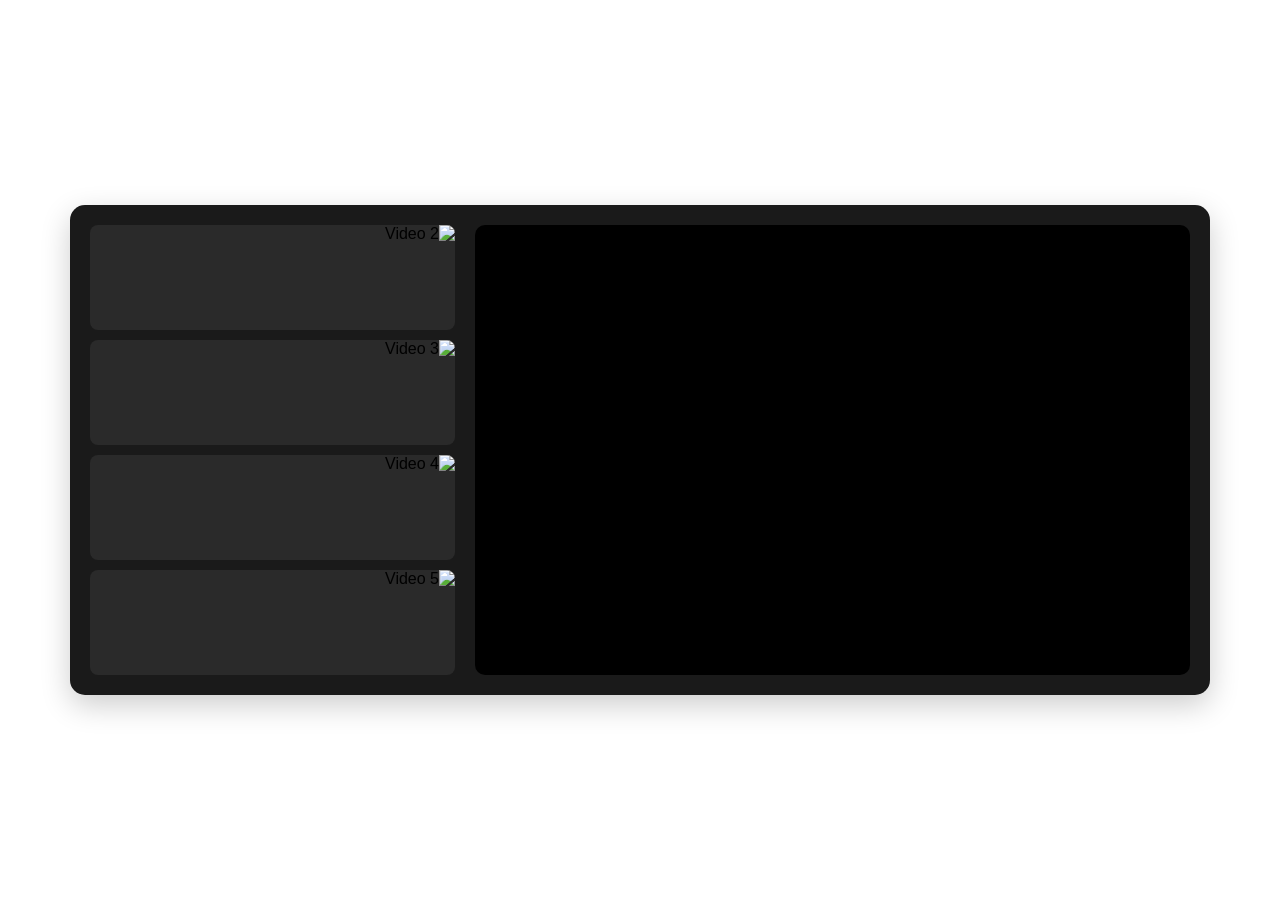
==== lab/index.html @ 8d75a103 "index.html" ====
<!DOCTYPE html>
<html lang="ar" dir="rtl">
<head>
    <meta charset="UTF-8">
    <meta name="viewport" content="width=device-width, initial-scale=1.0">
    <title>Video Gallery Showcase</title>
    <style>
        /* إعدادات الصفحة العامة */
        body {
            background-color: #ffffff;
            font-family: 'Segoe UI', Tahoma, Geneva, Verdana, sans-serif;
            display: flex;
            justify-content: center;
            align-items: center;
            min-height: 100vh;
            margin: 0;
        }

        /* الحاوية الرئيسية */
        .main-container {
            width: 90%;
            max-width: 1100px;
            background-color: #1a1a1a; /* لون المربع الكبير الداكن كما في الصورة */
            border-radius: 15px;
            padding: 20px;
            display: flex;
            gap: 15px;
            box-shadow: 0 10px 30px rgba(0,0,0,0.2);
        }

        /* قسم الفيديو الكبير (65%) */
        .main-video-section {
            flex: 0 0 65%;
            position: relative;
            background: #000;
            border-radius: 10px;
            overflow: hidden;
            aspect-ratio: 16 / 9;
        }

        .main-video-section iframe {
            width: 100%;
            height: 100%;
            border: none;
        }

        /* قسم القائمة الجانبية */
        .side-playlist {
            flex: 1;
            display: flex;
            flex-direction: column;
            gap: 10px;
            max-height: 450px; /* لتفعيل التمرير إذا زادت الفيديوهات */
            overflow-y: auto;
            padding-right: 5px;
        }

        /* تنسيق الفيديوهات الصغيرة */
        .thumb-item {
            cursor: pointer;
            background: #2a2a2a;
            border-radius: 8px;
            overflow: hidden;
            transition: transform 0.2s, background 0.2s;
            display: flex;
            flex-direction: column;
        }

        .thumb-item:hover {
            background: #3a3a3a;
            transform: scale(1.02);
        }

        .thumb-item img {
            width: 100%;
            aspect-ratio: 16 / 9;
            object-fit: cover;
        }

        /* تحسين مظهر التمرير */
        .side-playlist::-webkit-scrollbar {
            width: 5px;
        }
        .side-playlist::-webkit-scrollbar-thumb {
            background: #555;
            border-radius: 10px;
        }

        /* متجاوب مع الشاشات الصغيرة */
        @media (max-width: 768px) {
            .main-container {
                flex-direction: column;
            }
            .main-video-section {
                flex: 1 0 100%;
            }
        }
    </style>
</head>
<body>

<div class="main-container">
    <div class="main-video-section" id="mainPlayerWrap">
        <iframe id="mainPlayer" 
            src="https://www.youtube.com/embed/yw6jr3jXrEI?enablejsapi=1" 
            allowfullscreen>
        </iframe>
    </div>

    <div class="side-playlist" id="playlist">
        <div class="thumb-item" onclick="swapVideo(this, 'PTnRYDBoS98')">
            <img src="https://img.youtube.com/vi/PTnRYDBoS98/mqdefault.jpg" alt="Video 2">
        </div>
        <div class="thumb-item" onclick="swapVideo(this, 'X2Rfjeh4QwI')">
            <img src="https://img.youtube.com/vi/X2Rfjeh4QwI/mqdefault.jpg" alt="Video 3">
        </div>
        <div class="thumb-item" onclick="swapVideo(this, '-qQsvqKB1_Y')">
            <img src="https://img.youtube.com/vi/-qQsvqKB1_Y/mqdefault.jpg" alt="Video 4">
        </div>
        <div class="thumb-item" onclick="swapVideo(this, 'jAKU_YR0YDs')">
            <img src="https://img.youtube.com/vi/jAKU_YR0YDs/mqdefault.jpg" alt="Video 5">
        </div>
    </div>
</div>

<script>
    function swapVideo(element, newId) {
        const mainPlayer = document.getElementById('mainPlayer');
        
        // 1. استخراج الـ ID الحالي للفيديو الكبير من الـ URL
        const currentUrl = mainPlayer.src;
        const currentId = currentUrl.split('/embed/')[1].split('?')[0];

        // 2. تغيير فيديو المشغل الرئيسي
        mainPlayer.src = `https://www.youtube.com/embed/${newId}?autoplay=1&enablejsapi=1`;

        // 3. تحديث الفيديو الصغير ليأخذ مكان الفيديو الذي كان كبيراً
        // نقوم بتحديث الصورة والحدث الخاص بالضغط
        element.querySelector('img').src = `https://img.youtube.com/vi/${currentId}/mqdefault.jpg`;
        element.setAttribute('onclick', `swapVideo(this, '${currentId}')`);
    }
</script>

</body>
</html>
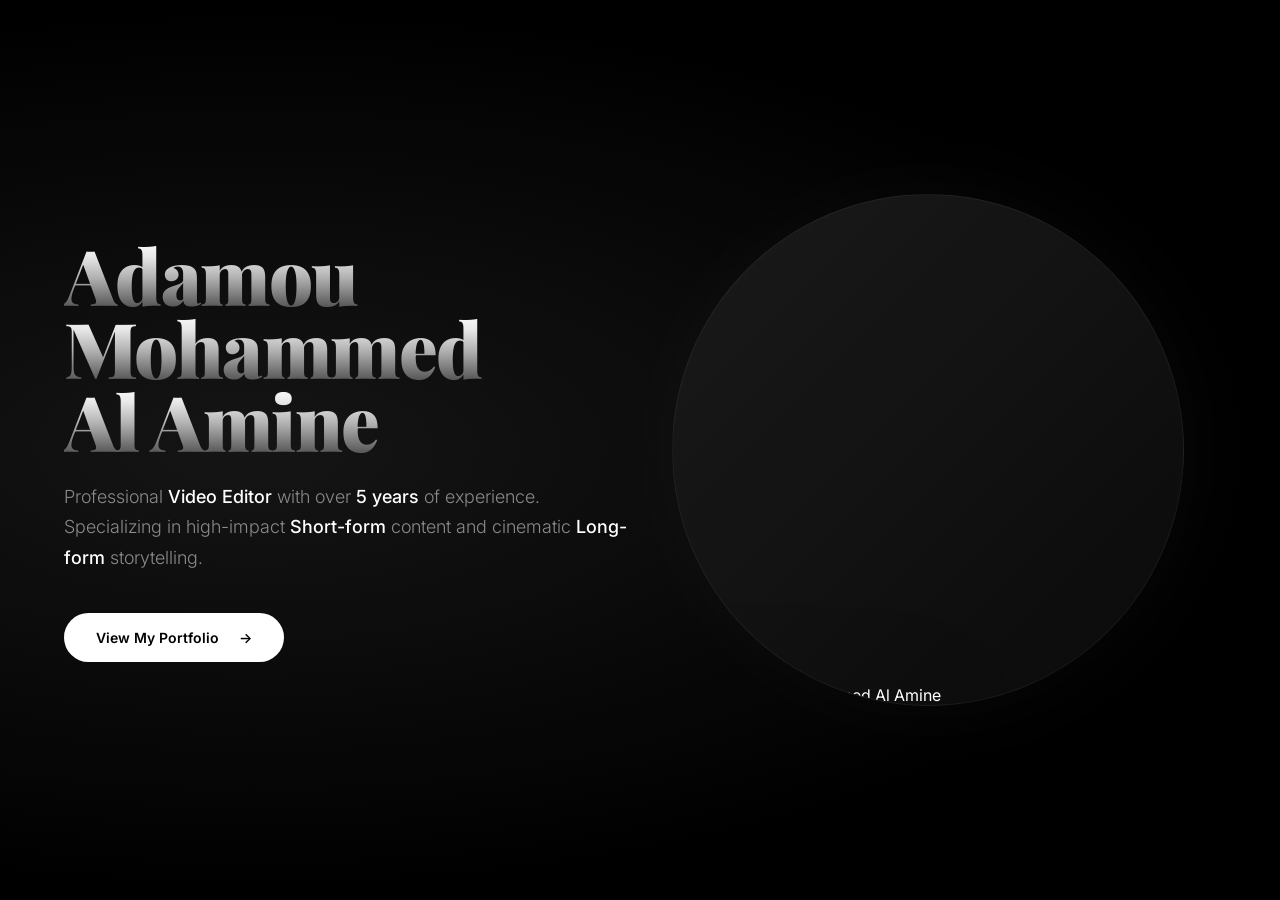
==== commit 09444069: "index.html" ====
--- a/lab/index.html
+++ b/lab/index.html
@@ -1,145 +1,178 @@
 <!DOCTYPE html>
-<html lang="ar" dir="rtl">
+<html lang="en">
 <head>
     <meta charset="UTF-8">
     <meta name="viewport" content="width=device-width, initial-scale=1.0">
-    <title>Video Gallery Showcase</title>
+    <title>Adamou Mohammed Al Amine — Video Editor</title>
+
+    <link rel="preconnect" href="https://fonts.googleapis.com">
+    <link rel="preconnect" href="https://fonts.gstatic.com" crossorigin>
+    <link href="https://fonts.googleapis.com/css2?family=Playfair+Display:wght@700;900&family=Inter:wght@300;400;500;600&display=swap" rel="stylesheet">
+
     <style>
-        /* إعدادات الصفحة العامة */
+        :root {
+            --title-font: 'Playfair Display', serif;
+            --body-font: 'Inter', Helvetica, Arial, sans-serif;
+            --bg-darker: #000;
+            --text-muted: #8a8a8a;
+            --accent: #ffffff;
+            --title-gradient: linear-gradient(180deg, #ffffff 0%, #e8e8e8 25%, #b0b0b0 55%, #4a4a4a 100%);
+        }
+
+        * { box-sizing: border-box; margin: 0; padding: 0; }
         body {
-            background-color: #ffffff;
-            font-family: 'Segoe UI', Tahoma, Geneva, Verdana, sans-serif;
+            font-family: var(--body-font);
+            background-color: var(--bg-darker);
+            color: #fff;
+            overflow-x: hidden;
+            -webkit-font-smoothing: antialiased;
+        }
+
+        /* المظهر العام للهيرو */
+        .hero-section {
+            position: relative;
+            background: radial-gradient(ellipse at 20% 50%, #151515 0%, #000 70%);
+            display: flex;
+            align-items: center;
+            min-height: 100vh;
+            width: 100%;
+            padding: 0 5%;
+        }
+
+        /* النصوص */
+        .hero-text-area {
+            flex: 1;
+            z-index: 10;
+            max-width: 650px;
+        }
+
+        .gradient-text {
+            font-family: var(--title-font);
+            font-weight: 900;
+            letter-spacing: -0.02em;
+            line-height: 0.95;
+            font-size: clamp(48px, 6vw, 95px);
+            margin-bottom: 25px;
+        }
+
+        .gradient-line {
+            display: block;
+            background: var(--title-gradient);
+            -webkit-background-clip: text;
+            background-clip: text;
+            -webkit-text-fill-color: transparent;
+        }
+
+        .hero-subtitle {
+            font-size: 18px;
+            color: var(--text-muted);
+            line-height: 1.7;
+            font-weight: 300;
+            margin-bottom: 40px;
+        }
+
+        .hero-subtitle strong {
+            color: #fff;
+            font-weight: 500;
+        }
+
+        .hero-cta {
+            display: inline-flex;
+            align-items: center;
+            gap: 12px;
+            padding: 16px 32px;
+            background: #fff;
+            color: #000;
+            text-decoration: none;
+            border-radius: 50px;
+            font-size: 14px;
+            font-weight: 600;
+            transition: 0.4s ease;
+        }
+
+        .hero-cta:hover {
+            transform: translateY(-3px);
+            box-shadow: 0 15px 40px rgba(255,255,255,0.2);
+        }
+
+        /* منطقة الصورة (الدائرة والـ me.png) */
+        .hero-visual-area {
+            flex: 1;
             display: flex;
             justify-content: center;
             align-items: center;
-            min-height: 100vh;
-            margin: 0;
+            position: relative;
+            height: 100vh;
         }
 
-        /* الحاوية الرئيسية */
-        .main-container {
-            width: 90%;
-            max-width: 1100px;
-            background-color: #1a1a1a; /* لون المربع الكبير الداكن كما في الصورة */
-            border-radius: 15px;
-            padding: 20px;
+        .circle-bg {
+            width: clamp(300px, 40vw, 600px);
+            height: clamp(300px, 40vw, 600px);
+            background: linear-gradient(135deg, #1a1a1a 0%, #0a0a0a 100%);
+            border-radius: 50%;
+            position: relative;
             display: flex;
-            gap: 15px;
-            box-shadow: 0 10px 30px rgba(0,0,0,0.2);
+            justify-content: center;
+            align-items: flex-end;
+            overflow: hidden;
+            box-shadow: 0 0 100px rgba(255,255,255,0.03);
+            border: 1px solid rgba(255,255,255,0.05);
         }
 
-        /* قسم الفيديو الكبير (65%) */
-        .main-video-section {
-            flex: 0 0 65%;
-            position: relative;
-            background: #000;
-            border-radius: 10px;
-            overflow: hidden;
-            aspect-ratio: 16 / 9;
+        .profile-img {
+            width: 90%;
+            height: auto;
+            object-fit: contain;
+            filter: drop-shadow(0 20px 50px rgba(0,0,0,0.8));
+            z-index: 2;
         }
 
-        .main-video-section iframe {
-            width: 100%;
-            height: 100%;
-            border: none;
+        /* أنيميشن الظهور */
+        .fade-in {
+            opacity: 0;
+            transform: translateY(30px);
+            animation: fadeInUp 1.2s cubic-bezier(0.22, 1, 0.36, 1) forwards;
         }
 
-        /* قسم القائمة الجانبية */
-        .side-playlist {
-            flex: 1;
-            display: flex;
-            flex-direction: column;
-            gap: 10px;
-            max-height: 450px; /* لتفعيل التمرير إذا زادت الفيديوهات */
-            overflow-y: auto;
-            padding-right: 5px;
+        @keyframes fadeInUp {
+            to { opacity: 1; transform: translateY(0); }
         }
 
-        /* تنسيق الفيديوهات الصغيرة */
-        .thumb-item {
-            cursor: pointer;
-            background: #2a2a2a;
-            border-radius: 8px;
-            overflow: hidden;
-            transition: transform 0.2s, background 0.2s;
-            display: flex;
-            flex-direction: column;
-        }
+        .delay-1 { animation-delay: 0.2s; }
+        .delay-2 { animation-delay: 0.4s; }
 
-        .thumb-item:hover {
-            background: #3a3a3a;
-            transform: scale(1.02);
-        }
-
-        .thumb-item img {
-            width: 100%;
-            aspect-ratio: 16 / 9;
-            object-fit: cover;
-        }
-
-        /* تحسين مظهر التمرير */
-        .side-playlist::-webkit-scrollbar {
-            width: 5px;
-        }
-        .side-playlist::-webkit-scrollbar-thumb {
-            background: #555;
-            border-radius: 10px;
-        }
-
-        /* متجاوب مع الشاشات الصغيرة */
-        @media (max-width: 768px) {
-            .main-container {
-                flex-direction: column;
-            }
-            .main-video-section {
-                flex: 1 0 100%;
-            }
+        /* Responsive */
+        @media (max-width: 992px) {
+            .hero-section { flex-direction: column; text-align: center; padding-top: 100px; }
+            .hero-visual-area { height: auto; margin-top: 50px; }
+            .hero-subtitle { margin-left: auto; margin-right: auto; }
         }
     </style>
 </head>
 <body>
 
-<div class="main-container">
-    <div class="main-video-section" id="mainPlayerWrap">
-        <iframe id="mainPlayer" 
-            src="https://www.youtube.com/embed/yw6jr3jXrEI?enablejsapi=1" 
-            allowfullscreen>
-        </iframe>
-    </div>
+    <header class="hero-section">
+        <div class="hero-text-area">
+            <h1 class="gradient-text fade-in">
+                <span class="gradient-line">Adamou</span>
+                <span class="gradient-line">Mohammed</span>
+                <span class="gradient-line">Al Amine</span>
+            </h1>
+            <p class="hero-subtitle fade-in delay-1">
+                Professional <strong>Video Editor</strong> with over <strong>5 years</strong> of experience. 
+                Specializing in high-impact <strong>Short-form</strong> content and cinematic <strong>Long-form</strong> storytelling.
+            </p>
+            <a href="#work" class="hero-cta fade-in delay-2">
+                View My Portfolio <span style="margin-left:8px">→</span>
+            </a>
+        </div>
 
-    <div class="side-playlist" id="playlist">
-        <div class="thumb-item" onclick="swapVideo(this, 'PTnRYDBoS98')">
-            <img src="https://img.youtube.com/vi/PTnRYDBoS98/mqdefault.jpg" alt="Video 2">
+        <div class="hero-visual-area fade-in">
+            <div class="circle-bg">
+                <img src="me.png" alt="Adamou Mohammed Al Amine" class="profile-img">
+            </div>
         </div>
-        <div class="thumb-item" onclick="swapVideo(this, 'X2Rfjeh4QwI')">
-            <img src="https://img.youtube.com/vi/X2Rfjeh4QwI/mqdefault.jpg" alt="Video 3">
-        </div>
-        <div class="thumb-item" onclick="swapVideo(this, '-qQsvqKB1_Y')">
-            <img src="https://img.youtube.com/vi/-qQsvqKB1_Y/mqdefault.jpg" alt="Video 4">
-        </div>
-        <div class="thumb-item" onclick="swapVideo(this, 'jAKU_YR0YDs')">
-            <img src="https://img.youtube.com/vi/jAKU_YR0YDs/mqdefault.jpg" alt="Video 5">
-        </div>
-    </div>
-</div>
-
-<script>
-    function swapVideo(element, newId) {
-        const mainPlayer = document.getElementById('mainPlayer');
-        
-        // 1. استخراج الـ ID الحالي للفيديو الكبير من الـ URL
-        const currentUrl = mainPlayer.src;
-        const currentId = currentUrl.split('/embed/')[1].split('?')[0];
-
-        // 2. تغيير فيديو المشغل الرئيسي
-        mainPlayer.src = `https://www.youtube.com/embed/${newId}?autoplay=1&enablejsapi=1`;
-
-        // 3. تحديث الفيديو الصغير ليأخذ مكان الفيديو الذي كان كبيراً
-        // نقوم بتحديث الصورة والحدث الخاص بالضغط
-        element.querySelector('img').src = `https://img.youtube.com/vi/${currentId}/mqdefault.jpg`;
-        element.setAttribute('onclick', `swapVideo(this, '${currentId}')`);
-    }
-</script>
+    </header>
 
 </body>
 </html>
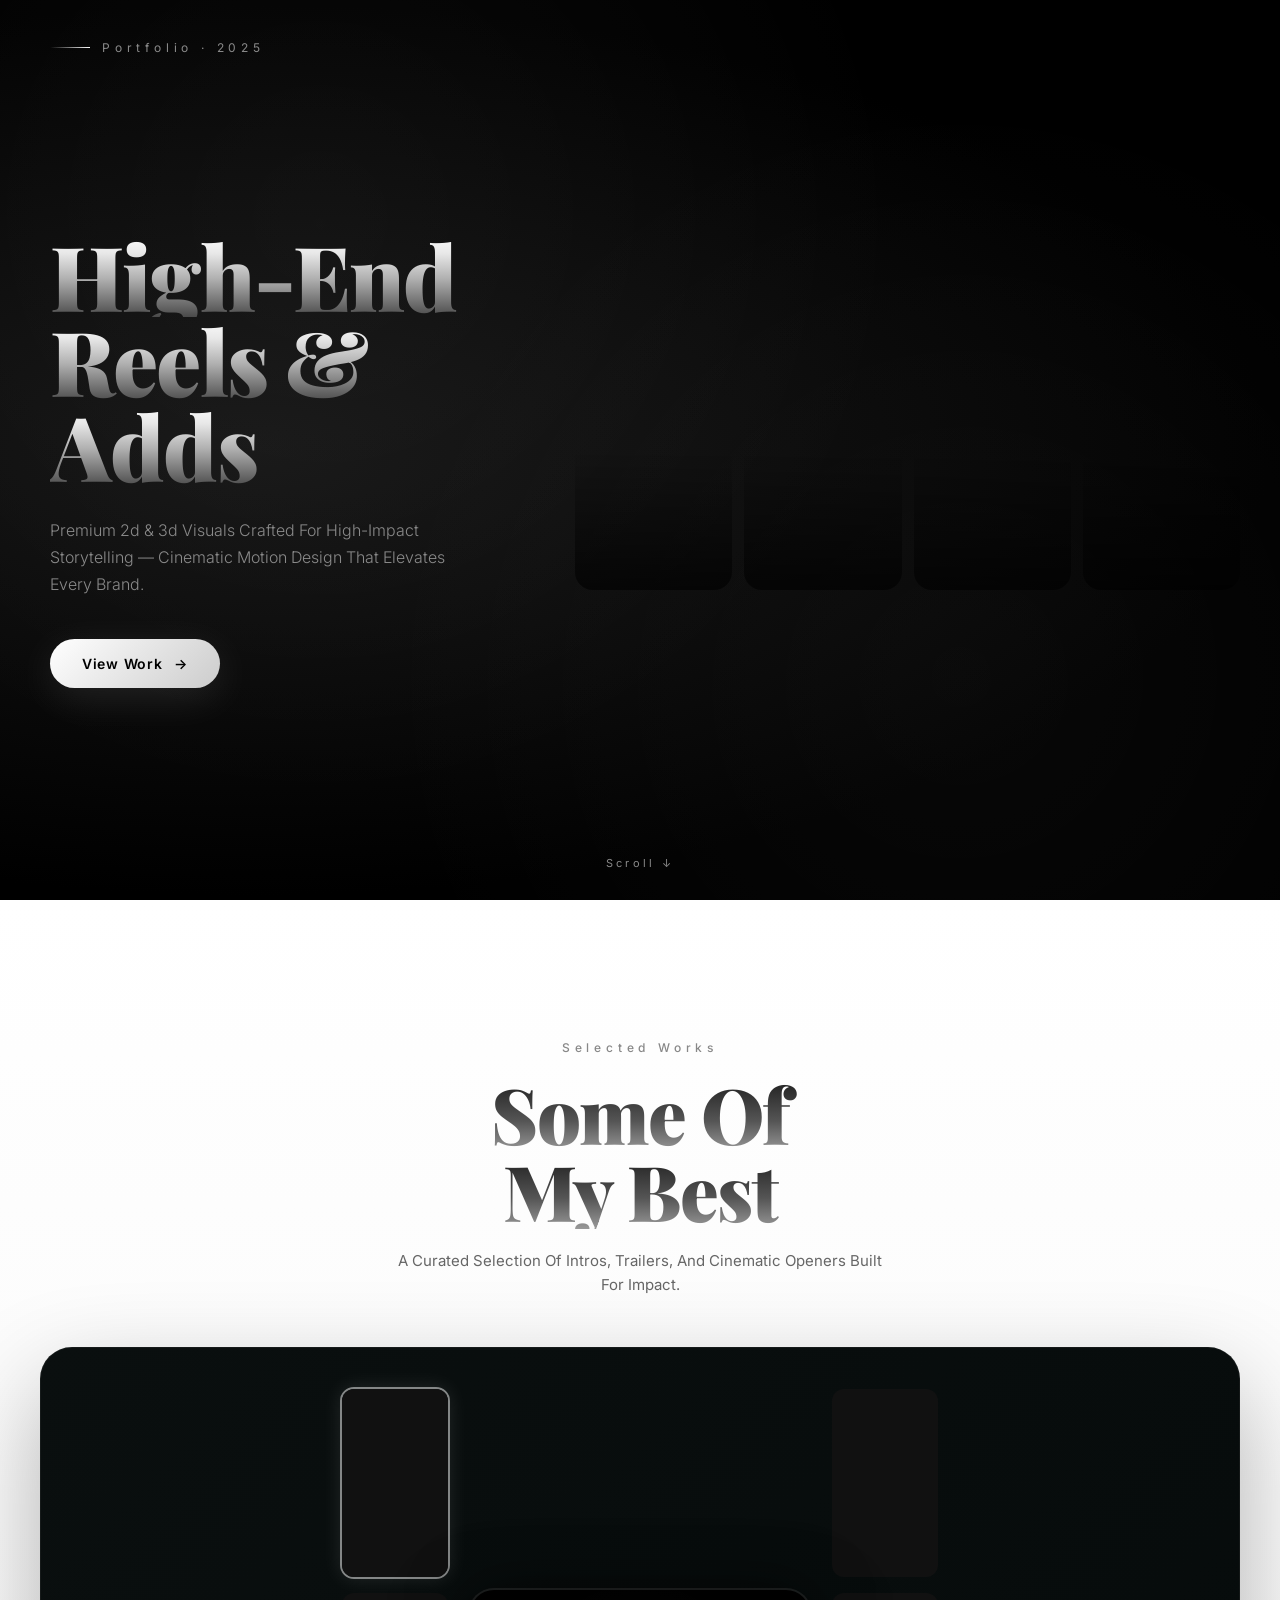
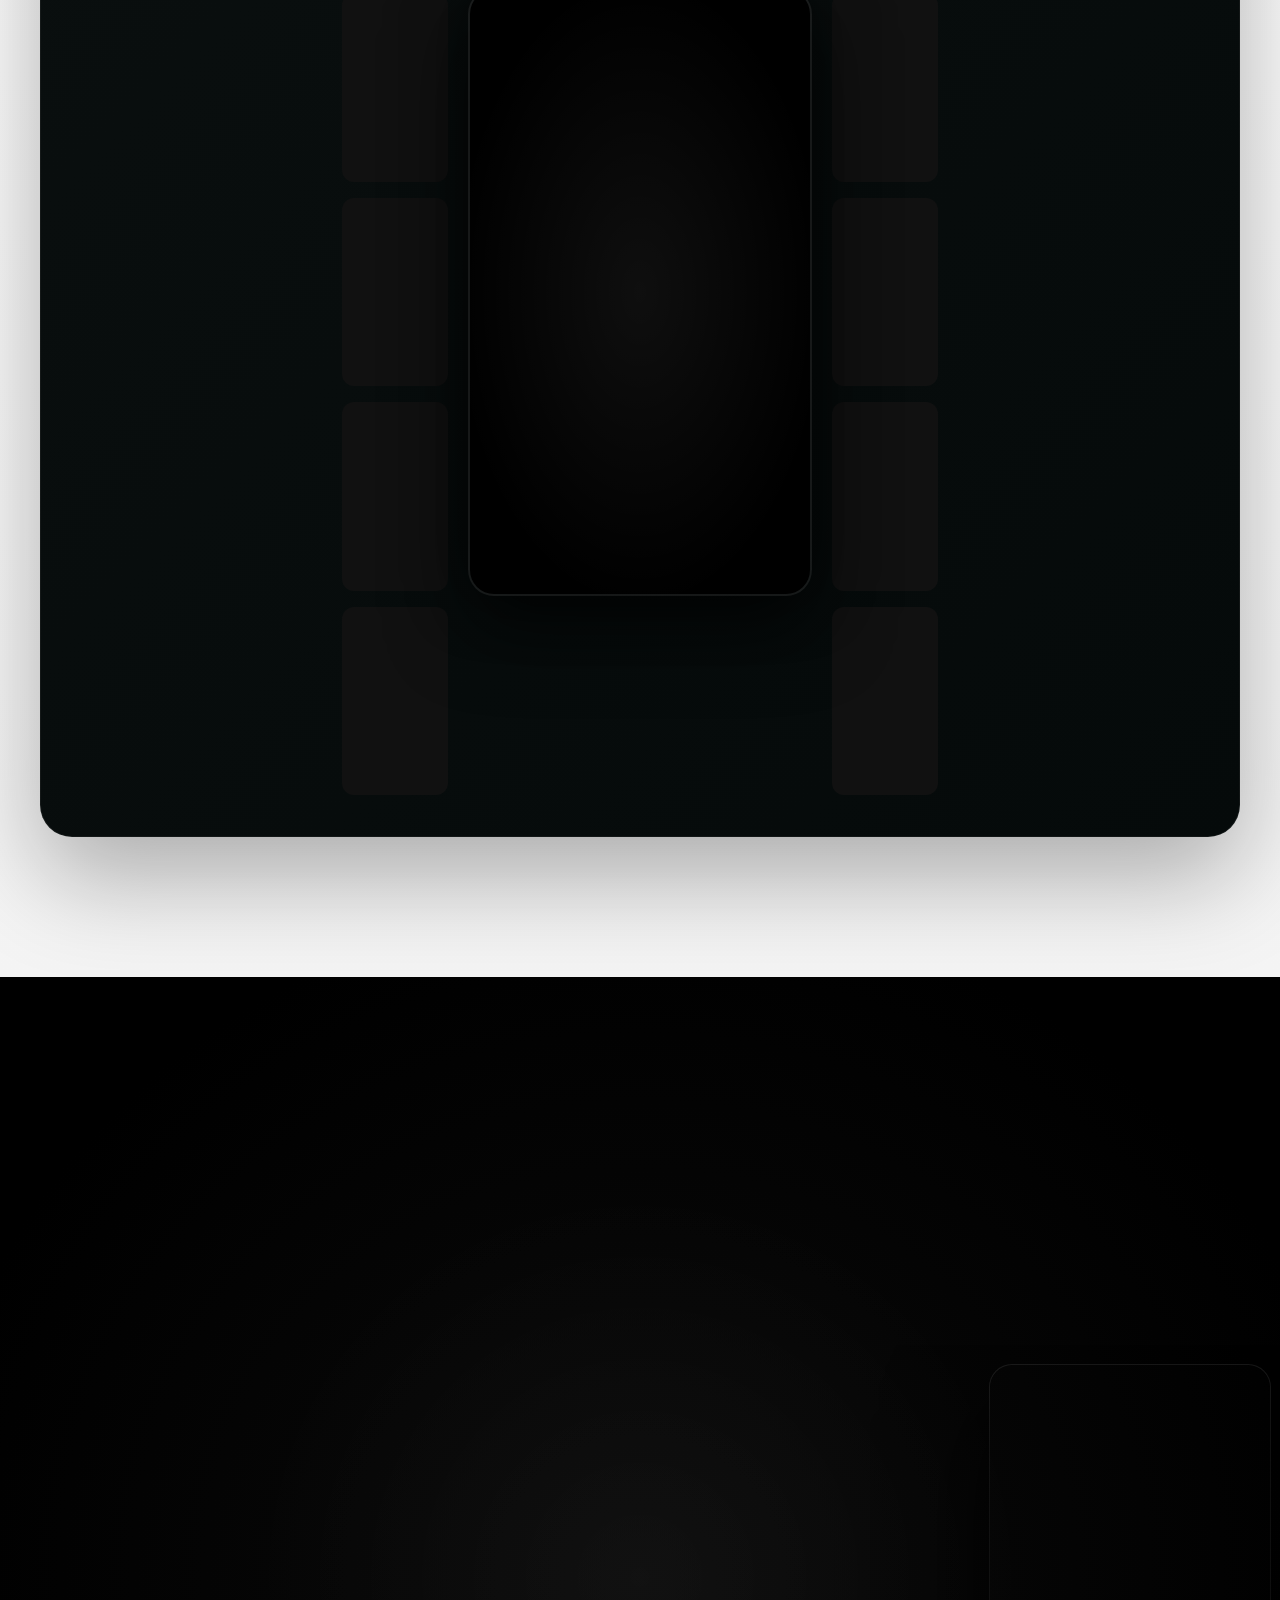
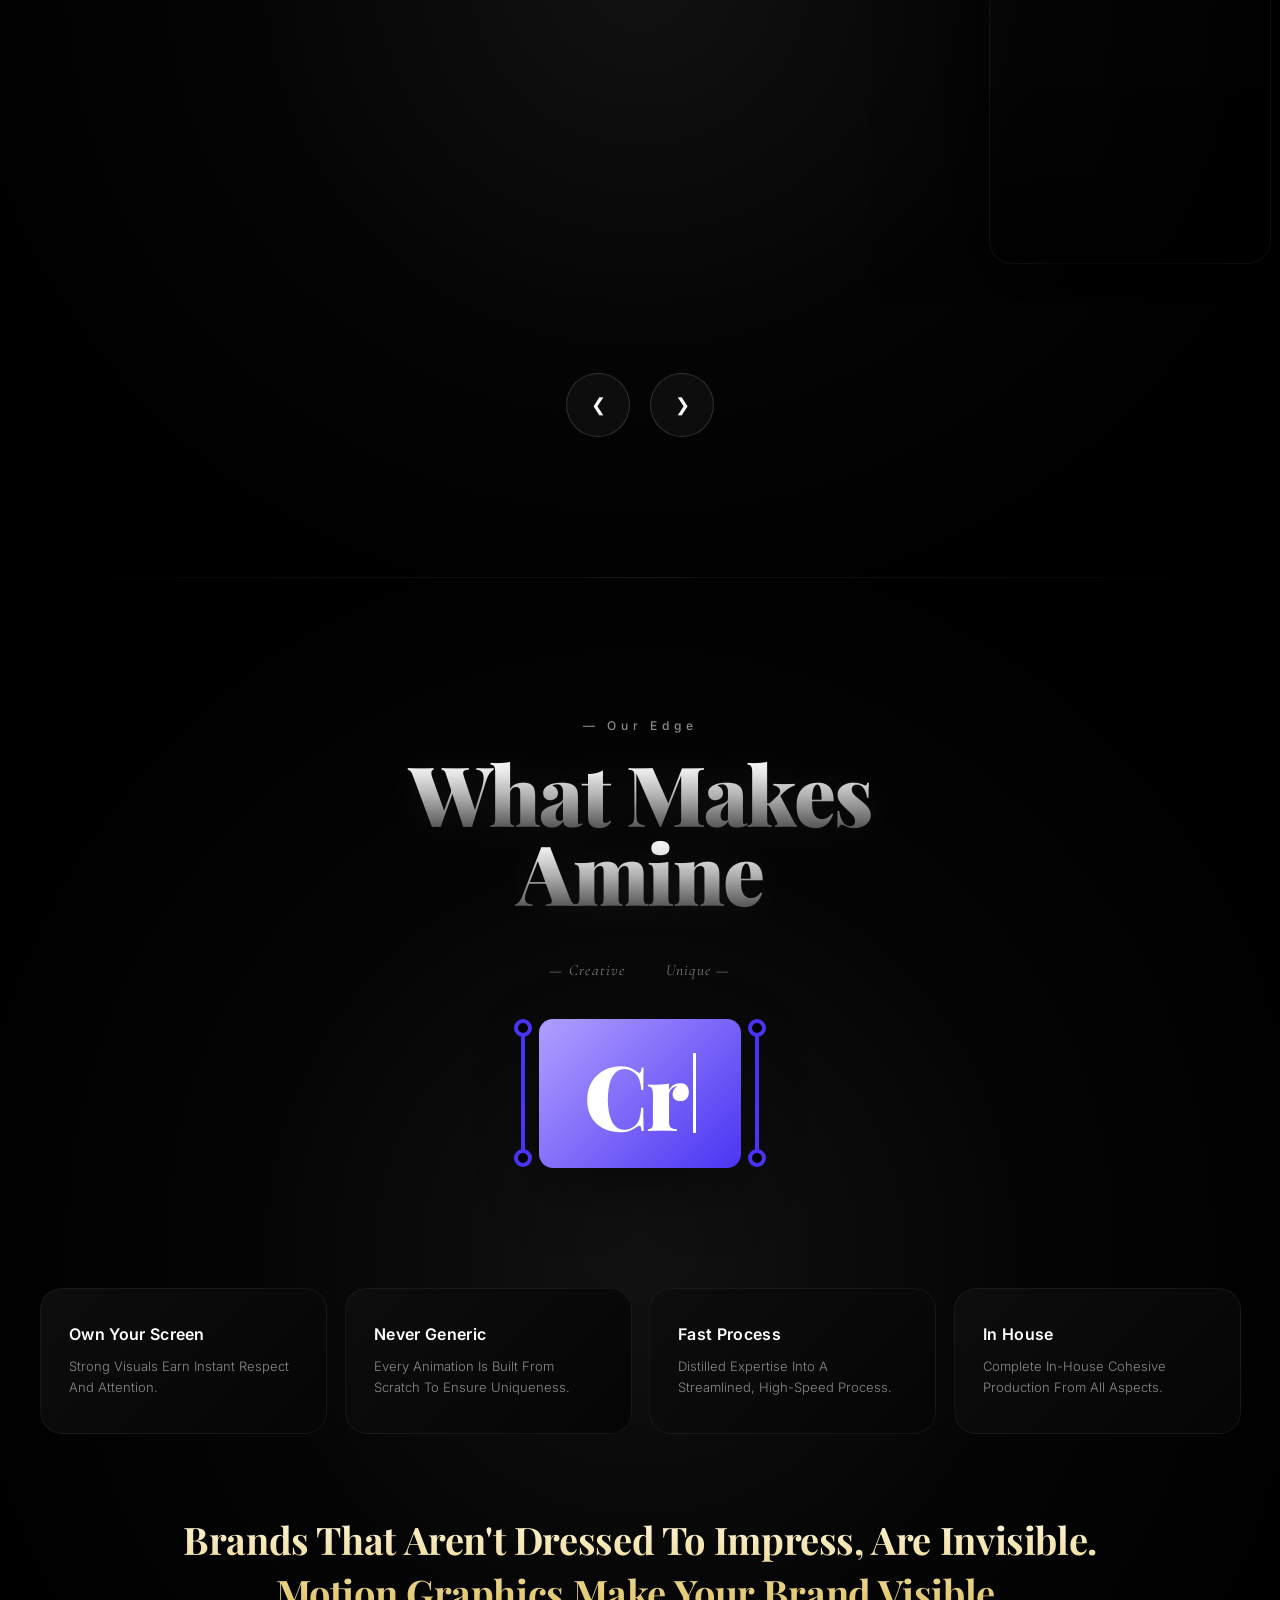
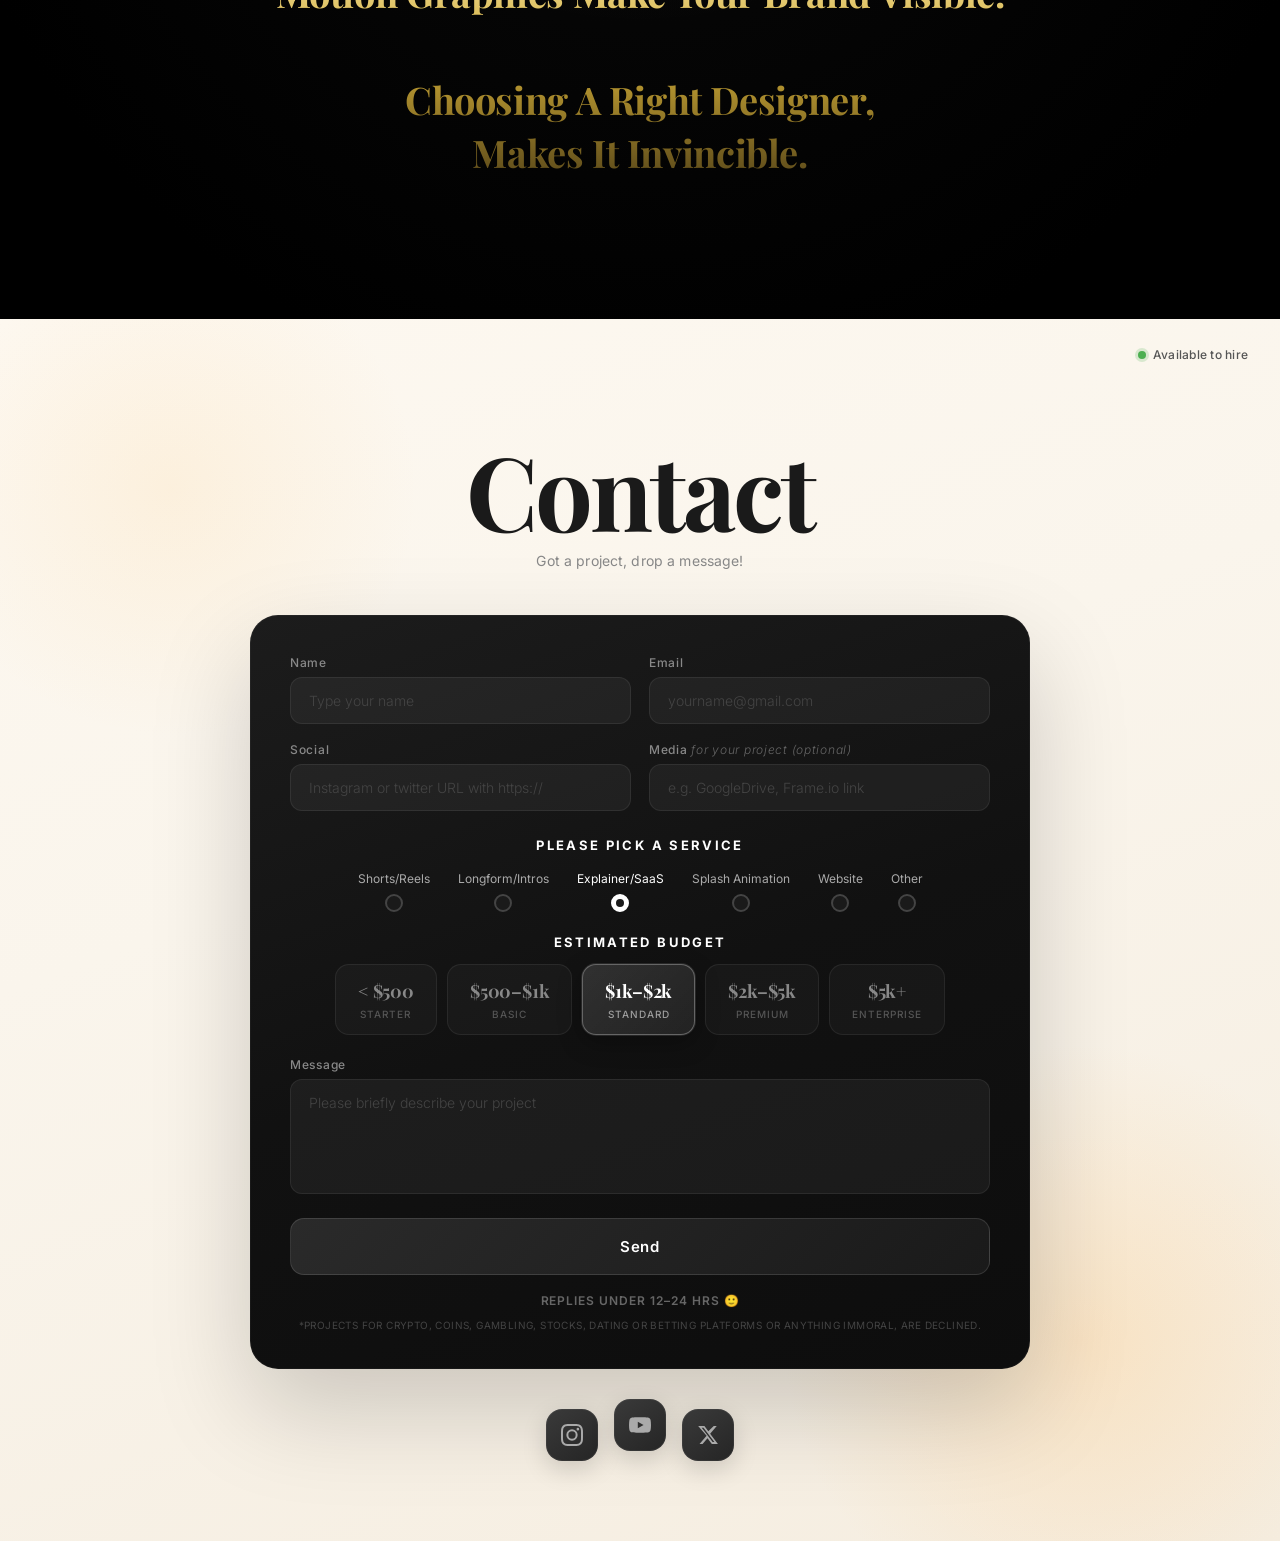
==== commit 6d54963c: "index.html" ====
--- a/lab/index.html
+++ b/lab/index.html
@@ -1,178 +1,1518 @@
 <!DOCTYPE html>
 <html lang="en">
 <head>
-    <meta charset="UTF-8">
-    <meta name="viewport" content="width=device-width, initial-scale=1.0">
-    <title>Adamou Mohammed Al Amine — Video Editor</title>
-
-    <link rel="preconnect" href="https://fonts.googleapis.com">
-    <link rel="preconnect" href="https://fonts.gstatic.com" crossorigin>
-    <link href="https://fonts.googleapis.com/css2?family=Playfair+Display:wght@700;900&family=Inter:wght@300;400;500;600&display=swap" rel="stylesheet">
-
-    <style>
-        :root {
-            --title-font: 'Playfair Display', serif;
-            --body-font: 'Inter', Helvetica, Arial, sans-serif;
-            --bg-darker: #000;
-            --text-muted: #8a8a8a;
-            --accent: #ffffff;
-            --title-gradient: linear-gradient(180deg, #ffffff 0%, #e8e8e8 25%, #b0b0b0 55%, #4a4a4a 100%);
-        }
-
-        * { box-sizing: border-box; margin: 0; padding: 0; }
-        body {
-            font-family: var(--body-font);
-            background-color: var(--bg-darker);
-            color: #fff;
-            overflow-x: hidden;
-            -webkit-font-smoothing: antialiased;
-        }
-
-        /* المظهر العام للهيرو */
-        .hero-section {
-            position: relative;
-            background: radial-gradient(ellipse at 20% 50%, #151515 0%, #000 70%);
-            display: flex;
-            align-items: center;
-            min-height: 100vh;
-            width: 100%;
-            padding: 0 5%;
-        }
-
-        /* النصوص */
-        .hero-text-area {
-            flex: 1;
-            z-index: 10;
-            max-width: 650px;
-        }
-
-        .gradient-text {
-            font-family: var(--title-font);
-            font-weight: 900;
-            letter-spacing: -0.02em;
-            line-height: 0.95;
-            font-size: clamp(48px, 6vw, 95px);
-            margin-bottom: 25px;
-        }
-
-        .gradient-line {
-            display: block;
-            background: var(--title-gradient);
-            -webkit-background-clip: text;
-            background-clip: text;
-            -webkit-text-fill-color: transparent;
-        }
-
-        .hero-subtitle {
-            font-size: 18px;
-            color: var(--text-muted);
-            line-height: 1.7;
-            font-weight: 300;
-            margin-bottom: 40px;
-        }
-
-        .hero-subtitle strong {
-            color: #fff;
-            font-weight: 500;
-        }
-
-        .hero-cta {
-            display: inline-flex;
-            align-items: center;
-            gap: 12px;
-            padding: 16px 32px;
-            background: #fff;
-            color: #000;
-            text-decoration: none;
-            border-radius: 50px;
-            font-size: 14px;
-            font-weight: 600;
-            transition: 0.4s ease;
-        }
-
-        .hero-cta:hover {
-            transform: translateY(-3px);
-            box-shadow: 0 15px 40px rgba(255,255,255,0.2);
-        }
-
-        /* منطقة الصورة (الدائرة والـ me.png) */
-        .hero-visual-area {
-            flex: 1;
-            display: flex;
-            justify-content: center;
-            align-items: center;
-            position: relative;
-            height: 100vh;
-        }
-
-        .circle-bg {
-            width: clamp(300px, 40vw, 600px);
-            height: clamp(300px, 40vw, 600px);
-            background: linear-gradient(135deg, #1a1a1a 0%, #0a0a0a 100%);
-            border-radius: 50%;
-            position: relative;
-            display: flex;
-            justify-content: center;
-            align-items: flex-end;
-            overflow: hidden;
-            box-shadow: 0 0 100px rgba(255,255,255,0.03);
-            border: 1px solid rgba(255,255,255,0.05);
-        }
-
-        .profile-img {
-            width: 90%;
-            height: auto;
-            object-fit: contain;
-            filter: drop-shadow(0 20px 50px rgba(0,0,0,0.8));
-            z-index: 2;
-        }
-
-        /* أنيميشن الظهور */
-        .fade-in {
-            opacity: 0;
-            transform: translateY(30px);
-            animation: fadeInUp 1.2s cubic-bezier(0.22, 1, 0.36, 1) forwards;
-        }
-
-        @keyframes fadeInUp {
-            to { opacity: 1; transform: translateY(0); }
-        }
-
-        .delay-1 { animation-delay: 0.2s; }
-        .delay-2 { animation-delay: 0.4s; }
-
-        /* Responsive */
-        @media (max-width: 992px) {
-            .hero-section { flex-direction: column; text-align: center; padding-top: 100px; }
-            .hero-visual-area { height: auto; margin-top: 50px; }
-            .hero-subtitle { margin-left: auto; margin-right: auto; }
-        }
-    </style>
+<meta charset="UTF-8">
+<meta name="viewport" content="width=device-width, initial-scale=1.0">
+<title>Amine — Cinematic Motion Design</title>
+
+<link rel="preconnect" href="https://fonts.googleapis.com">
+<link rel="preconnect" href="https://fonts.gstatic.com" crossorigin>
+<link href="https://fonts.googleapis.com/css2?family=Playfair+Display:wght@700;900&family=Inter:wght@300;400;500;600&display=swap" rel="stylesheet">
+<!-- Les Couleurs du Monde via Google Fonts fallback — using Cormorant Garamond as closest available match with custom styling -->
+<link href="https://fonts.googleapis.com/css2?family=Cormorant+Garamond:ital,wght@0,300;0,400;0,600;1,300;1,400&display=swap" rel="stylesheet">
+
+<style>
+  :root {
+    --title-font: 'Playfair Display', serif;
+    --body-font: 'Inter', Helvetica, Arial, sans-serif;
+    --creative-font: 'Cormorant Garamond', 'Playfair Display', serif;
+    --bg-dark: #050505;
+    --bg-darker: #000;
+    --text-muted: #8a8a8a;
+    --accent: #ffffff;
+    --title-gradient: linear-gradient(180deg,
+      #ffffff 0%, #e8e8e8 25%, #b0b0b0 55%, #4a4a4a 100%);
+    --gold-gradient: linear-gradient(180deg,
+      #fff8dc 0%, #d4af37 50%, #5c4a1a 100%);
+  }
+
+  * { box-sizing: border-box; margin: 0; padding: 0; }
+  html { scroll-behavior: smooth; }
+  body {
+    font-family: var(--body-font);
+    background-color: var(--bg-darker);
+    color: #fff;
+    overflow-x: hidden;
+    -webkit-font-smoothing: antialiased;
+  }
+  img { display: block; max-width: 100%; }
+  ::selection { background: #fff; color: #000; }
+
+  ::-webkit-scrollbar { width: 8px; }
+  ::-webkit-scrollbar-track { background: #111; }
+  ::-webkit-scrollbar-thumb { background: #333; border-radius: 4px; }
+  ::-webkit-scrollbar-thumb:hover { background: #555; }
+
+  .gradient-text {
+    font-family: var(--title-font);
+    font-weight: 900;
+    letter-spacing: -0.02em;
+    line-height: 0.95;
+  }
+  .gradient-line {
+    display: block;
+    background: var(--title-gradient);
+    -webkit-background-clip: text;
+    background-clip: text;
+    -webkit-text-fill-color: transparent;
+    color: transparent;
+    filter: drop-shadow(0 2px 20px rgba(255,255,255,0.06));
+  }
+
+  .fade-blur {
+    opacity: 0;
+    filter: blur(15px);
+    transform: translateY(30px);
+    transition: opacity 1.2s cubic-bezier(0.22, 1, 0.36, 1),
+                filter   1.2s cubic-bezier(0.22, 1, 0.36, 1),
+                transform 1.2s cubic-bezier(0.22, 1, 0.36, 1);
+    will-change: opacity, filter, transform;
+  }
+  .fade-blur.visible {
+    opacity: 1;
+    filter: blur(0);
+    transform: translateY(0);
+  }
+  .delay-1 { transition-delay: 0.15s; }
+  .delay-2 { transition-delay: 0.30s; }
+  .delay-3 { transition-delay: 0.45s; }
+  .delay-4 { transition-delay: 0.60s; }
+
+  /* ===== HERO ===== */
+  .hero-section {
+    position: relative;
+    background: radial-gradient(ellipse at 20% 50%, #151515 0%, #000 70%);
+    display: flex;
+    min-height: 100vh;
+    width: 100%;
+    overflow: hidden;
+  }
+  .hero-section::before {
+    content: '';
+    position: absolute;
+    inset: 0;
+    background-image:
+      radial-gradient(circle at 25% 25%, rgba(255,255,255,0.04) 0%, transparent 50%),
+      radial-gradient(circle at 75% 75%, rgba(255,255,255,0.03) 0%, transparent 50%);
+    pointer-events: none;
+    z-index: 1;
+  }
+
+  .hero-label {
+    position: absolute;
+    top: 40px;
+    left: 50px;
+    z-index: 20;
+    font-size: 12px;
+    letter-spacing: 0.4em;
+    color: var(--text-muted);
+    display: flex;
+    align-items: center;
+    gap: 12px;
+  }
+  .hero-label::before {
+    content: '';
+    width: 40px;
+    height: 1px;
+    background: linear-gradient(90deg, transparent, #fff);
+  }
+
+  .hero-text-area {
+    flex: 1;
+    padding: 120px 50px 100px;
+    display: flex;
+    flex-direction: column;
+    justify-content: center;
+    z-index: 10;
+    position: relative;
+  }
+
+  .hero-title {
+    font-size: clamp(48px, 7vw, 110px);
+    margin-bottom: 30px;
+  }
+
+  .hero-subtitle {
+    font-size: 16px;
+    color: var(--text-muted);
+    max-width: 440px;
+    line-height: 1.7;
+    font-weight: 300;
+    margin-bottom: 40px;
+  }
+
+  .hero-cta {
+    display: inline-flex;
+    align-items: center;
+    gap: 12px;
+    padding: 16px 32px;
+    background: linear-gradient(135deg, #fff, #ccc);
+    color: #000;
+    text-decoration: none;
+    border-radius: 50px;
+    font-size: 14px;
+    font-weight: 600;
+    letter-spacing: 0.05em;
+    width: fit-content;
+    transition: transform 0.4s ease, box-shadow 0.4s ease;
+    box-shadow: 0 10px 40px rgba(255,255,255,0.1);
+  }
+  .hero-cta:hover {
+    transform: translateY(-3px);
+    box-shadow: 0 15px 50px rgba(255,255,255,0.25);
+  }
+  .hero-cta .arrow { transition: transform 0.4s ease; }
+  .hero-cta:hover .arrow { transform: translateX(5px); }
+
+  .hero-images-area {
+    flex: 1.4;
+    display: flex;
+    align-items: center;
+    justify-content: flex-end;
+    gap: 12px;
+    padding: 60px 40px 60px 0;
+    z-index: 5;
+    position: relative;
+  }
+
+  .color-block {
+    flex: 1;
+    aspect-ratio: 9/16;
+    max-height: 80vh;
+    background-size: cover;
+    background-position: center;
+    transition: flex 0.9s cubic-bezier(0.22, 1, 0.36, 1),
+                filter 0.6s ease,
+                border-radius 0.6s ease;
+    filter: brightness(0.35) contrast(1.1);
+    border-radius: 18px;
+    position: relative;
+    overflow: hidden;
+  }
+  .color-block::after {
+    content: '';
+    position: absolute;
+    inset: 0;
+    background: linear-gradient(180deg, transparent 50%, rgba(0,0,0,0.65));
+    pointer-events: none;
+  }
+  .color-block:hover {
+    flex: 3.5;
+    filter: brightness(1) contrast(1.05);
+    border-radius: 22px;
+  }
+
+  .block-1 { background-image: url('Intro - V1.png'); }
+  .block-2 { background-image: url('Intro - V2.png'); }
+  .block-3 { background-image: url('Intro - V3.png'); }
+  .block-4 { background-image: url('Intro - V4.png'); }
+
+  .scroll-indicator {
+    position: absolute;
+    bottom: 30px;
+    left: 50%;
+    transform: translateX(-50%);
+    z-index: 20;
+    font-size: 11px;
+    letter-spacing: 0.3em;
+    color: var(--text-muted);
+    animation: bounce 2.5s ease-in-out infinite;
+  }
+  @keyframes bounce {
+    0%, 100% { transform: translateX(-50%) translateY(0); }
+    50% { transform: translateX(-50%) translateY(8px); }
+  }
+
+  /* ===== VIDEO SECTION ===== */
+  .intro-white-section {
+    padding: 140px 20px;
+    text-align: center;
+    background: linear-gradient(180deg, #fff 0%, #f4f4f4 100%);
+    position: relative;
+  }
+
+  .section-eyebrow {
+    font-size: 12px;
+    letter-spacing: 0.4em;
+    color: #888;
+    margin-bottom: 20px;
+    font-weight: 500;
+  }
+
+  .section-title {
+    font-family: var(--title-font);
+    font-size: clamp(40px, 6vw, 80px);
+    font-weight: 900;
+    line-height: 1;
+    margin-bottom: 20px;
+    letter-spacing: -0.02em;
+  }
+  .section-title .gradient-line {
+    background: linear-gradient(180deg, #1a1a1a 0%, #555 60%, #999 100%);
+    -webkit-background-clip: text;
+    background-clip: text;
+    -webkit-text-fill-color: transparent;
+  }
+
+  .section-sub {
+    color: #666;
+    font-size: 15px;
+    max-width: 500px;
+    margin: 0 auto 50px;
+    line-height: 1.6;
+  }
+
+  /* ===== SHORTS VIDEO SECTION ===== */
+  .video-container {
+    width: 100%;
+    max-width: 1200px;
+    margin: 0 auto;
+    background: linear-gradient(135deg, #0a0f0f 0%, #050a0a 100%);
+    border-radius: 32px;
+    padding: 40px 32px;
+    display: flex;
+    gap: 20px;
+    align-items: center;
+    justify-content: center;
+    box-shadow:
+      0 40px 100px rgba(0,0,0,0.3),
+      0 0 0 1px rgba(255,255,255,0.05) inset;
+    position: relative;
+  }
+
+  /* Side thumbnail columns */
+  .side-playlist {
+    display: flex;
+    flex-direction: column;
+    gap: 12px;
+    flex: 0 0 auto;
+    width: 110px;
+  }
+  .side-playlist::-webkit-scrollbar { display: none; }
+
+  .playlist-item {
+    display: flex;
+    flex-direction: column;
+    gap: 0;
+    cursor: pointer;
+    border-radius: 14px;
+    overflow: hidden;
+    transition: all 0.4s cubic-bezier(0.22, 1, 0.36, 1);
+    border: 2px solid transparent;
+    position: relative;
+  }
+  .playlist-item:hover {
+    border-color: rgba(255,255,255,0.2);
+    transform: scale(1.04);
+  }
+  .playlist-item.active-thumb {
+    border-color: rgba(255,255,255,0.5);
+    box-shadow: 0 0 20px rgba(255,255,255,0.1);
+  }
+
+  .thumb-wrap {
+    width: 100%;
+    aspect-ratio: 9/16;
+    overflow: hidden;
+    position: relative;
+    background: #111;
+  }
+  .thumb-wrap::after {
+    content: '▶';
+    position: absolute; inset: 0;
+    display: flex; align-items: center; justify-content: center;
+    background: rgba(0,0,0,0.5);
+    color: #fff; font-size: 16px;
+    opacity: 0; transition: opacity 0.3s;
+  }
+  .playlist-item:hover .thumb-wrap::after { opacity: 1; }
+  .thumb-wrap img {
+    width: 100%; height: 100%;
+    object-fit: cover;
+    object-position: center;
+    transform: scale(1.75);
+    transition: transform 0.4s ease;
+  }
+  .playlist-item:hover .thumb-wrap img { transform: scale(1.85); }
+
+  .content-wrap { display: none; }
+
+  /* Main portrait video — center */
+  .main-video-section {
+    flex: 0 0 auto;
+    width: 340px;
+    aspect-ratio: 9/16;
+    border-radius: 24px;
+    overflow: hidden;
+    background: #000;
+    box-shadow:
+      0 0 0 2px rgba(255,255,255,0.08),
+      0 30px 80px rgba(0,0,0,0.7),
+      0 0 60px rgba(0,0,0,0.5);
+    position: relative;
+    z-index: 2;
+  }
+  .main-video-section iframe {
+    width: 100%; height: 100%; border: none;
+  }
+
+  /* Glow behind main video */
+  .main-video-section::before {
+    content: '';
+    position: absolute;
+    inset: -20px;
+    background: radial-gradient(ellipse at center, rgba(255,255,255,0.06), transparent 70%);
+    z-index: -1;
+    border-radius: 40px;
+    pointer-events: none;
+  }
+
+  /* ===== FRAMES SLIDER ===== */
+  .frames-section {
+    background: radial-gradient(ellipse at center, #0a0a0a 0%, #000 80%);
+    padding: 140px 0;
+    text-align: center;
+    overflow: hidden;
+    position: relative;
+  }
+  .frames-section::before {
+    content: '';
+    position: absolute;
+    top: 50%; left: 50%;
+    width: 800px; height: 800px;
+    background: radial-gradient(circle, rgba(255,255,255,0.03), transparent 70%);
+    transform: translate(-50%, -50%);
+    pointer-events: none;
+  }
+
+  .frames-title {
+    font-size: clamp(45px, 6.5vw, 90px);
+    margin-bottom: 70px;
+    position: relative;
+    z-index: 2;
+  }
+
+  .slider-viewport {
+    width: 100%;
+    display: flex; justify-content: center; align-items: center;
+    position: relative;
+    z-index: 2;
+    overflow: hidden;
+    padding: 20px 0 40px;
+  }
+
+  .frames-wrapper {
+    display: flex; align-items: center; gap: 16px;
+    transition: transform 0.8s cubic-bezier(0.22, 1, 0.36, 1);
+  }
+
+  .frame-item {
+    flex: 0 0 130px;
+    aspect-ratio: 9/16;
+    transition: all 0.8s cubic-bezier(0.22, 1, 0.36, 1);
+    filter: brightness(0.3) saturate(0.6);
+    transform: scale(0.88);
+    border-radius: 16px;
+    overflow: hidden;
+    position: relative;
+    cursor: pointer;
+  }
+
+  .frame-item.active {
+    flex: 0 0 280px;
+    filter: brightness(1) saturate(1);
+    transform: scale(1);
+    border-radius: 22px;
+    box-shadow:
+      0 40px 100px rgba(0,0,0,0.9),
+      0 0 0 1px rgba(255,255,255,0.1);
+  }
+  .frame-item.active::after {
+    content: '';
+    position: absolute; inset: 0;
+    background: linear-gradient(180deg, transparent 65%, rgba(0,0,0,0.5));
+    pointer-events: none;
+  }
+
+  /* Left/right neighbors slightly visible */
+  .frame-item.neighbor {
+    flex: 0 0 160px;
+    filter: brightness(0.55) saturate(0.8);
+    transform: scale(0.93);
+  }
+
+  .frame-item img {
+    width: 100%;
+    height: 100%;
+    object-fit: cover;
+    object-position: center;
+    /* Crop 16/9 images to look like 9/16 — zoom into center */
+    transform: scale(1.8);
+  }
+  .frame-item.active img { transform: scale(1.8); }
+
+  .slider-controls {
+    margin-top: 70px;
+    display: flex; justify-content: center;
+    gap: 20px;
+    position: relative;
+    z-index: 2;
+  }
+  .control-btn {
+    background: rgba(255,255,255,0.04);
+    border: 1px solid rgba(255,255,255,0.15);
+    color: #fff;
+    width: 64px; height: 64px;
+    border-radius: 50%;
+    cursor: pointer;
+    font-size: 18px;
+    transition: all 0.4s ease;
+    backdrop-filter: blur(10px);
+  }
+  .control-btn:hover {
+    background: #fff; color: #000;
+    transform: scale(1.08);
+    box-shadow: 0 10px 30px rgba(255,255,255,0.2);
+  }
+
+  /* ============================================
+     FINAL SHOWCASE SECTION — "What Makes Arsacre"
+  ============================================ */
+  .final-showcase-section {
+    background: radial-gradient(ellipse at center, #0a0a0a 0%, #000 80%);
+    padding: 140px 20px;
+    text-align: center;
+    color: #fff;
+    font-family: var(--body-font);
+    position: relative;
+    overflow: hidden;
+  }
+  .final-showcase-section::before {
+    content: '';
+    position: absolute;
+    top: 50%; left: 50%;
+    width: 800px; height: 800px;
+    background: radial-gradient(circle, rgba(255,255,255,0.03), transparent 70%);
+    transform: translate(-50%, -50%);
+    pointer-events: none;
+  }
+
+  .section-eyebrow-dark {
+    font-size: 12px;
+    letter-spacing: 0.4em;
+    color: var(--text-muted);
+    margin-bottom: 20px;
+    font-weight: 500;
+    position: relative;
+    z-index: 2;
+  }
+
+  .final-title {
+    font-size: clamp(45px, 6.5vw, 90px);
+    margin-bottom: 50px;
+    position: relative;
+    z-index: 2;
+  }
+
+  /* Mechanical typewriter wrapper */
+  .mechanical-wrapper {
+    display: inline-flex;
+    align-items: center;
+    justify-content: center;
+    position: relative;
+    margin: 30px 0 60px;
+    z-index: 2;
+  }
+
+  .vertical-mechanical-line {
+    width: 4px;
+    height: 100px;
+    position: relative;
+    transition: all 0.5s cubic-bezier(0.175, 0.885, 0.32, 1.275);
+  }
+
+  .large-dot {
+    position: absolute;
+    width: 18px;
+    height: 18px;
+    background: #000;
+    border: 4px solid currentColor;
+    border-radius: 50%;
+    left: 50%;
+    transform: translateX(-50%);
+  }
+  .dot-top { top: -9px; }
+  .dot-bottom { bottom: -9px; }
+
+  .dynamic-box-container {
+    padding: 15px 45px;
+    font-family: var(--title-font);
+    font-size: clamp(40px, 7vw, 95px);
+    font-weight: 900;
+    letter-spacing: -0.02em;
+    transition: all 0.6s ease;
+    border-radius: 14px;
+    margin: 0 14px;
+    min-width: 200px;
+    display: flex;
+    align-items: center;
+    justify-content: center;
+    box-shadow: 0 20px 60px rgba(0,0,0,0.4);
+  }
+
+  /* Themes */
+  .theme-unique { color: #ffcc00; }
+  .theme-unique .dynamic-box-container {
+    background: linear-gradient(135deg, #ffe600 0%, #ffcc00 100%);
+    color: #1a1a1a;
+  }
+  .theme-unique .vertical-mechanical-line { background: #ffcc00; }
+
+  .theme-creative { color: #4a34f3; }
+  .theme-creative .dynamic-box-container {
+    background: linear-gradient(135deg, #b19fff 0%, #4a34f3 100%);
+    color: #fff;
+  }
+  .theme-creative .vertical-mechanical-line { background: #4a34f3; }
+
+  .theme-different { color: #e65100; }
+  .theme-different .dynamic-box-container {
+    background: linear-gradient(135deg, #ff9d6e 0%, #e65100 100%);
+    color: #fff;
+  }
+  .theme-different .vertical-mechanical-line { background: #e65100; }
+
+  /* Feature cards */
+  .feature-row {
+    display: flex;
+    justify-content: center;
+    gap: 18px;
+    max-width: 1200px;
+    margin: 60px auto;
+    position: relative;
+    z-index: 2;
+  }
+  .feature-box {
+    background: linear-gradient(135deg, #0d0d0d 0%, #050505 100%);
+    border: 1px solid rgba(255,255,255,0.06);
+    color: #fff;
+    padding: 35px 28px;
+    border-radius: 22px;
+    flex: 1;
+    text-align: left;
+    transition: transform 0.5s ease, border-color 0.5s ease, box-shadow 0.5s ease;
+  }
+  .feature-box:hover {
+    transform: translateY(-6px);
+    border-color: rgba(255,255,255,0.15);
+    box-shadow: 0 20px 50px rgba(0,0,0,0.5);
+  }
+  .feature-box h4 {
+    font-family: var(--body-font);
+    font-size: 16px;
+    font-weight: 600;
+    margin-bottom: 12px;
+    letter-spacing: 0.02em;
+  }
+  .feature-box p {
+    font-size: 13px;
+    color: var(--text-muted);
+    line-height: 1.6;
+    font-weight: 300;
+  }
+
+  /* Gold quote */
+  .quote-container {
+    margin-top: 80px;
+    position: relative;
+    z-index: 2;
+  }
+  .gold-gradient-text {
+    font-family: var(--title-font);
+    background: var(--gold-gradient);
+    -webkit-background-clip: text;
+    background-clip: text;
+    -webkit-text-fill-color: transparent;
+    font-size: clamp(22px, 3.5vw, 38px);
+    font-weight: 700;
+    line-height: 1.4;
+    letter-spacing: -0.01em;
+    filter: drop-shadow(0 2px 20px rgba(212,175,55,0.15));
+  }
+
+  /* Divider line between sections */
+  .section-divider {
+    width: 100%;
+    height: 1px;
+    background: linear-gradient(90deg, transparent, rgba(255,255,255,0.08), transparent);
+    position: relative;
+    z-index: 2;
+  }
+
+  .cursor {
+    display: inline-block;
+    width: 3px;
+    height: 0.9em;
+    background: currentColor;
+    margin-left: 6px;
+    animation: blink 1s infinite;
+    vertical-align: middle;
+  }
+  @keyframes blink { 50% { opacity: 0; } }
+
+  /* ===== RESPONSIVE ===== */
+  @media (max-width: 900px) {
+    .hero-section { flex-direction: column; min-height: auto; }
+    .hero-text-area { padding: 120px 30px 50px; }
+    .hero-images-area {
+      padding: 0 20px 60px;
+      justify-content: center;
+      max-height: 55vw;
+    }
+    .color-block { max-height: 55vw; }
+    .hero-label { left: 30px; top: 30px; }
+    .video-container {
+      flex-wrap: wrap;
+      justify-content: center;
+      padding: 24px 16px;
+      gap: 16px;
+    }
+    .main-video-section { width: 240px; order: -1; flex: 0 0 auto; }
+    .side-playlist { flex-direction: row; flex-wrap: wrap; width: auto; justify-content: center; }
+    .side-playlist .playlist-item { width: 80px; }
+    .frame-item.active { flex: 0 0 200px; }
+    .frame-item { flex: 0 0 100px; }
+  }
+
+  @media (max-width: 600px) {
+    .contact-grid-2 { grid-template-columns: 1fr; }
+    .contact-card { padding: 28px 22px; }
+    .contact-services-row { gap: 18px; }
+    .budget-options-row { gap: 8px; }
+    .budget-option { min-width: 80px; padding: 12px 14px; }
+    .budget-amount { font-size: 15px; }
+  }
+
+  @media (max-width: 768px) {
+    .feature-row { flex-direction: column; }
+    .mechanical-wrapper { flex-direction: column; gap: 20px; }
+    .vertical-mechanical-line { width: 100px; height: 4px; }
+    .large-dot { top: 50% !important; bottom: auto !important; transform: translate(-50%, -50%); }
+    .dot-top { left: 0 !important; }
+    .dot-bottom { left: 100% !important; }
+  }
+  /* ===== CREATIVE / UNIQUE LABELS ===== */
+  .creative-label {
+    font-family: var(--creative-font);
+    font-style: italic;
+    font-weight: 300;
+    letter-spacing: 0.08em;
+    font-size: clamp(13px, 1.2vw, 17px);
+    color: var(--text-muted);
+    display: inline-block;
+  }
+  .unique-label {
+    font-family: var(--creative-font);
+    font-style: italic;
+    font-weight: 300;
+    letter-spacing: 0.08em;
+    font-size: clamp(13px, 1.2vw, 17px);
+    color: var(--text-muted);
+    display: inline-block;
+  }
+
+  /* ===== CONTACT SECTION ===== */
+  .contact-section {
+    background: linear-gradient(160deg, #fdf8f0 0%, #faf5ec 40%, #f5ede0 100%);
+    padding: 120px 20px 80px;
+    text-align: center;
+    position: relative;
+    overflow: hidden;
+    min-height: 100vh;
+    display: flex;
+    flex-direction: column;
+    align-items: center;
+    justify-content: center;
+  }
+
+  /* warm glow blobs */
+  .contact-section::before {
+    content: '';
+    position: absolute;
+    bottom: -100px; right: -100px;
+    width: 600px; height: 600px;
+    background: radial-gradient(circle, rgba(255, 180, 80, 0.22) 0%, transparent 70%);
+    pointer-events: none;
+    border-radius: 50%;
+  }
+  .contact-section::after {
+    content: '';
+    position: absolute;
+    top: -80px; left: -80px;
+    width: 500px; height: 500px;
+    background: radial-gradient(circle, rgba(255, 200, 120, 0.15) 0%, transparent 70%);
+    pointer-events: none;
+    border-radius: 50%;
+  }
+
+  .contact-available-badge {
+    position: absolute;
+    top: 28px; right: 32px;
+    display: flex; align-items: center; gap: 7px;
+    font-size: 12px;
+    color: #555;
+    font-family: var(--body-font);
+    font-weight: 500;
+    letter-spacing: 0.02em;
+    z-index: 10;
+  }
+  .contact-available-badge::before {
+    content: '';
+    width: 8px; height: 8px;
+    background: #4caf50;
+    border-radius: 50%;
+    box-shadow: 0 0 0 3px rgba(76,175,80,0.2);
+    animation: pulse-green 2s infinite;
+  }
+  @keyframes pulse-green {
+    0%, 100% { box-shadow: 0 0 0 3px rgba(76,175,80,0.2); }
+    50% { box-shadow: 0 0 0 6px rgba(76,175,80,0.08); }
+  }
+
+  .contact-title-wrap {
+    margin-bottom: 10px;
+    position: relative;
+    z-index: 2;
+  }
+  .contact-title {
+    font-family: var(--title-font);
+    font-size: clamp(52px, 8vw, 110px);
+    font-weight: 700;
+    color: #1a1a1a;
+    letter-spacing: -0.03em;
+    line-height: 1;
+  }
+  .contact-subtitle-text {
+    font-family: var(--body-font);
+    font-size: 14px;
+    color: #888;
+    font-weight: 400;
+    margin-top: 10px;
+    letter-spacing: 0.01em;
+  }
+
+  .contact-card {
+    background: linear-gradient(160deg, #1c1c1c 0%, #111 50%, #0d0d0d 100%);
+    border-radius: 28px;
+    padding: 40px 40px 36px;
+    width: 100%;
+    max-width: 780px;
+    margin: 36px auto 0;
+    position: relative;
+    z-index: 2;
+    box-shadow:
+      0 40px 100px rgba(0,0,0,0.18),
+      0 0 0 1px rgba(255,255,255,0.04) inset;
+  }
+
+  .contact-grid-2 {
+    display: grid;
+    grid-template-columns: 1fr 1fr;
+    gap: 18px;
+    margin-bottom: 18px;
+  }
+
+  .contact-field-group {
+    display: flex;
+    flex-direction: column;
+    gap: 7px;
+    text-align: left;
+  }
+  .contact-field-group label {
+    font-size: 12px;
+    color: #888;
+    font-weight: 500;
+    letter-spacing: 0.06em;
+    font-family: var(--body-font);
+  }
+  .contact-field-group label em {
+    font-style: italic;
+    color: #666;
+    font-weight: 300;
+  }
+  .contact-field-group input,
+  .contact-field-group textarea {
+    background: rgba(255,255,255,0.05);
+    border: 1px solid rgba(255,255,255,0.07);
+    border-radius: 12px;
+    padding: 14px 18px;
+    color: #fff;
+    font-family: var(--body-font);
+    font-size: 14px;
+    font-weight: 300;
+    outline: none;
+    transition: border-color 0.3s ease, background 0.3s ease;
+    width: 100%;
+    resize: none;
+  }
+  .contact-field-group input::placeholder,
+  .contact-field-group textarea::placeholder {
+    color: #444;
+  }
+  .contact-field-group input:focus,
+  .contact-field-group textarea:focus {
+    border-color: rgba(255,255,255,0.18);
+    background: rgba(255,255,255,0.07);
+  }
+
+  .contact-service-section {
+    margin: 26px 0 22px;
+    text-align: center;
+  }
+  .contact-service-title {
+    font-size: 13px;
+    font-weight: 700;
+    letter-spacing: 0.18em;
+    color: #fff;
+    margin-bottom: 18px;
+    font-family: var(--body-font);
+  }
+  .contact-services-row {
+    display: flex;
+    justify-content: center;
+    gap: 28px;
+    flex-wrap: wrap;
+  }
+  .service-option {
+    display: flex;
+    flex-direction: column;
+    align-items: center;
+    gap: 8px;
+    cursor: pointer;
+  }
+  .service-option span {
+    font-size: 12px;
+    color: #aaa;
+    font-family: var(--body-font);
+    font-weight: 400;
+    white-space: nowrap;
+  }
+  .service-radio {
+    width: 18px; height: 18px;
+    border: 2px solid #444;
+    border-radius: 50%;
+    position: relative;
+    transition: border-color 0.3s;
+    cursor: pointer;
+    background: #1a1a1a;
+  }
+  .service-option.selected .service-radio {
+    border-color: #fff;
+    background: #fff;
+  }
+  .service-option.selected .service-radio::after {
+    content: '';
+    position: absolute;
+    inset: 3px;
+    background: #1a1a1a;
+    border-radius: 50%;
+  }
+  .service-option.selected span { color: #fff; }
+
+  .contact-message-group {
+    margin-bottom: 24px;
+  }
+
+  .contact-send-btn {
+    width: 100%;
+    padding: 18px;
+    background: linear-gradient(135deg, #2a2a2a 0%, #1a1a1a 100%);
+    border: 1px solid rgba(255,255,255,0.12);
+    border-radius: 14px;
+    color: #fff;
+    font-size: 15px;
+    font-weight: 600;
+    letter-spacing: 0.04em;
+    cursor: pointer;
+    font-family: var(--body-font);
+    transition: all 0.4s ease;
+    position: relative;
+    overflow: hidden;
+  }
+  .contact-send-btn::before {
+    content: '';
+    position: absolute;
+    inset: 0;
+    background: linear-gradient(135deg, rgba(255,255,255,0.08), transparent);
+    opacity: 0;
+    transition: opacity 0.4s;
+  }
+  .contact-send-btn:hover {
+    transform: translateY(-2px);
+    border-color: rgba(255,255,255,0.22);
+    box-shadow: 0 12px 40px rgba(0,0,0,0.4);
+  }
+  .contact-send-btn:hover::before { opacity: 1; }
+
+  .contact-replies-note {
+    font-size: 12px;
+    color: #666;
+    margin-top: 18px;
+    font-family: var(--body-font);
+    letter-spacing: 0.08em;
+    font-weight: 600;
+  }
+
+  .contact-disclaimer {
+    font-size: 10px;
+    color: #444;
+    margin-top: 10px;
+    font-family: var(--body-font);
+    letter-spacing: 0.04em;
+    line-height: 1.5;
+  }
+
+  /* Social icons */
+  .contact-socials {
+    display: flex;
+    justify-content: center;
+    align-items: flex-end;
+    gap: 16px;
+    margin-top: 40px;
+    position: relative;
+    z-index: 2;
+  }
+  .social-icon-btn {
+    width: 52px; height: 52px;
+    background: linear-gradient(145deg, #3a3a3a, #252525);
+    border-radius: 16px;
+    display: flex; align-items: center; justify-content: center;
+    cursor: pointer;
+    transition: all 0.4s ease;
+    box-shadow: 0 8px 24px rgba(0,0,0,0.15), 0 0 0 1px rgba(255,255,255,0.05) inset;
+    text-decoration: none;
+  }
+  .social-icon-btn:nth-child(2) {
+    transform: translateY(-10px);
+  }
+  .social-icon-btn:hover {
+    transform: translateY(-6px) scale(1.06);
+    box-shadow: 0 16px 36px rgba(0,0,0,0.25);
+  }
+  .social-icon-btn:nth-child(2):hover {
+    transform: translateY(-16px) scale(1.06);
+  }
+  .social-icon-btn svg {
+    width: 22px; height: 22px;
+    fill: #aaa;
+    transition: fill 0.3s;
+  }
+  .social-icon-btn:hover svg { fill: #fff; }
+
+  /* ===== BUDGET SELECTOR ===== */
+  .contact-budget-section {
+    margin: 6px 0 22px;
+    text-align: center;
+  }
+
+  .budget-options-row {
+    display: flex;
+    justify-content: center;
+    gap: 10px;
+    flex-wrap: wrap;
+  }
+
+  .budget-option {
+    display: flex;
+    flex-direction: column;
+    align-items: center;
+    gap: 5px;
+    padding: 14px 22px;
+    border-radius: 14px;
+    border: 1px solid rgba(255,255,255,0.07);
+    background: rgba(255,255,255,0.03);
+    cursor: pointer;
+    transition: all 0.3s cubic-bezier(0.22, 1, 0.36, 1);
+    min-width: 100px;
+    position: relative;
+    overflow: hidden;
+  }
+  .budget-option::before {
+    content: '';
+    position: absolute;
+    inset: 0;
+    background: linear-gradient(135deg, rgba(255,255,255,0.06), transparent);
+    opacity: 0;
+    transition: opacity 0.3s;
+  }
+  .budget-option:hover {
+    border-color: rgba(255,255,255,0.16);
+    background: rgba(255,255,255,0.06);
+    transform: translateY(-3px);
+  }
+  .budget-option:hover::before { opacity: 1; }
+
+  .budget-option.selected {
+    border-color: rgba(255,255,255,0.3);
+    background: rgba(255,255,255,0.08);
+    box-shadow: 0 0 0 1px rgba(255,255,255,0.1), 0 8px 24px rgba(0,0,0,0.3);
+  }
+  .budget-option.selected::before { opacity: 1; }
+  .budget-option.selected .budget-amount { color: #fff; }
+  .budget-option.selected .budget-label {
+    color: rgba(255,255,255,0.55);
+  }
+
+  .budget-amount {
+    font-family: var(--title-font);
+    font-size: 18px;
+    font-weight: 700;
+    color: #888;
+    letter-spacing: -0.01em;
+    transition: color 0.3s;
+  }
+  .budget-label {
+    font-family: var(--body-font);
+    font-size: 10px;
+    font-weight: 500;
+    letter-spacing: 0.1em;
+    color: #555;
+    text-transform: uppercase;
+    transition: color 0.3s;
+  }
+
+  @media (max-width: 600px) {
+    .budget-options-row { gap: 8px; }
+    .budget-option { min-width: 80px; padding: 12px 14px; }
+    .budget-amount { font-size: 15px; }
+  }
+
+</style>
 </head>
 <body>
 
-    <header class="hero-section">
-        <div class="hero-text-area">
-            <h1 class="gradient-text fade-in">
-                <span class="gradient-line">Adamou</span>
-                <span class="gradient-line">Mohammed</span>
-                <span class="gradient-line">Al Amine</span>
-            </h1>
-            <p class="hero-subtitle fade-in delay-1">
-                Professional <strong>Video Editor</strong> with over <strong>5 years</strong> of experience. 
-                Specializing in high-impact <strong>Short-form</strong> content and cinematic <strong>Long-form</strong> storytelling.
-            </p>
-            <a href="#work" class="hero-cta fade-in delay-2">
-                View My Portfolio <span style="margin-left:8px">→</span>
-            </a>
+<!-- ===== HERO ===== -->
+<header class="hero-section">
+  <div class="hero-label fade-blur">Portfolio · 2025</div>
+
+  <div class="hero-text-area">
+    <h1 class="hero-title gradient-text">
+      <span class="gradient-line fade-blur delay-1">High-End</span>
+      <span class="gradient-line fade-blur delay-2">Reels &amp;</span>
+      <span class="gradient-line fade-blur delay-3">Adds</span>
+    </h1>
+    <p class="hero-subtitle fade-blur delay-4">
+      Premium 2d &amp; 3d Visuals Crafted For High-Impact Storytelling — Cinematic Motion Design That Elevates Every Brand.
+    </p>
+    <a href="#work" class="hero-cta fade-blur delay-4">
+      View Work <span class="arrow">→</span>
+    </a>
+  </div>
+
+  <div class="hero-images-area">
+    <div class="color-block block-1"></div>
+    <div class="color-block block-2"></div>
+    <div class="color-block block-3"></div>
+    <div class="color-block block-4"></div>
+  </div>
+
+  <div class="scroll-indicator">Scroll ↓</div>
+</header>
+
+<!-- ===== VIDEO GALLERY ===== -->
+<section class="intro-white-section" id="work">
+  <p class="section-eyebrow fade-blur">Selected Works</p>
+  <h2 class="section-title fade-blur delay-1">
+    <span class="gradient-line">Some Of</span>
+    <span class="gradient-line">My Best</span>
+  </h2>
+  <p class="section-sub fade-blur delay-2">
+    A Curated Selection Of Intros, Trailers, And Cinematic Openers Built For Impact.
+  </p>
+
+  <div class="video-container fade-blur delay-3">
+    <div class="side-playlist" id="sidePlaylistLeft"></div>
+    <div class="main-video-section">
+      <iframe id="mainPlayer" src="https://www.youtube.com/embed/1DY0rg1EdwA?enablejsapi=1" allowfullscreen></iframe>
+    </div>
+    <div class="side-playlist" id="sidePlaylistRight"></div>
+  </div>
+</section>
+
+<!-- ===== FRAMES SLIDER ===== -->
+<section class="frames-section">
+  <h2 class="frames-title gradient-text fade-blur">
+    <span class="gradient-line">Frames From</span>
+    <span class="gradient-line">Latest Reels</span>
+  </h2>
+
+  <div class="slider-viewport">
+    <div class="frames-wrapper" id="framesWrapper">
+      <div class="frame-item"><img src="Intro - V1.png" alt=""></div>
+      <div class="frame-item"><img src="Intro - V2.png" alt=""></div>
+      <div class="frame-item"><img src="Intro - V3.png" alt=""></div>
+      <div class="frame-item active"><img src="Intro - V5.png" alt=""></div>
+      <div class="frame-item"><img src="Intro - V4.png" alt=""></div>
+      <div class="frame-item"><img src="Intro - V5.png" alt=""></div>
+      <div class="frame-item"><img src="Intro - V1.png" alt=""></div>
+    </div>
+  </div>
+
+  <div class="slider-controls fade-blur">
+    <button class="control-btn" onclick="moveSlide(-1)" aria-label="Previous">&#10094;</button>
+    <button class="control-btn" onclick="moveSlide(1)" aria-label="Next">&#10095;</button>
+  </div>
+</section>
+
+<!-- ===== WHAT MAKES ARSACRE ===== -->
+<div class="section-divider"></div>
+
+<section class="final-showcase-section" id="edge">
+
+  <!-- Eyebrow + Title -->
+  <div class="section-eyebrow-dark fade-blur">— Our Edge</div>
+  <h2 class="gradient-text final-title fade-blur delay-1">
+    <span class="gradient-line">What Makes</span>
+    <span class="gradient-line">Amine</span>
+  </h2>
+
+  <!-- Creative / Unique labels -->
+  <div class="fade-blur delay-2" style="display:flex; justify-content:center; gap:40px; margin-bottom:10px; position:relative; z-index:2;">
+    <span class="creative-label">— Creative</span>
+    <span class="unique-label">Unique —</span>
+  </div>
+
+  <!-- Mechanical Typewriter -->
+  <div class="mechanical-wrapper theme-unique fade-blur delay-2" id="mainWrapper">
+    <div class="vertical-mechanical-line" id="lineLeft">
+      <div class="large-dot dot-top"></div>
+      <div class="large-dot dot-bottom"></div>
+    </div>
+
+    <div class="dynamic-box-container" id="typewriterBox">
+      <span id="dynamicText">Unique</span><span class="cursor"></span>
+    </div>
+
+    <div class="vertical-mechanical-line" id="lineRight">
+      <div class="large-dot dot-top"></div>
+      <div class="large-dot dot-bottom"></div>
+    </div>
+  </div>
+
+  <!-- Feature Cards -->
+  <div class="feature-row">
+    <div class="feature-box fade-blur delay-1">
+      <h4>Own Your Screen</h4>
+      <p>Strong Visuals Earn Instant Respect And Attention.</p>
+    </div>
+    <div class="feature-box fade-blur delay-2">
+      <h4>Never Generic</h4>
+      <p>Every Animation Is Built From Scratch To Ensure Uniqueness.</p>
+    </div>
+    <div class="feature-box fade-blur delay-3">
+      <h4>Fast Process</h4>
+      <p>Distilled Expertise Into A Streamlined, High-Speed Process.</p>
+    </div>
+    <div class="feature-box fade-blur delay-4">
+      <h4>In House</h4>
+      <p>Complete In-House Cohesive Production From All Aspects.</p>
+    </div>
+  </div>
+
+  <!-- Gold Quote -->
+  <div class="quote-container">
+    <p class="gold-gradient-text fade-blur" id="goldQuote">
+      Brands That Aren't Dressed To Impress, Are Invisible.<br>
+      Motion Graphics Make Your Brand Visible.<br><br>
+      Choosing A Right Designer,<br>
+      Makes It Invincible.
+    </p>
+  </div>
+</section>
+
+<script>
+  /* ---------- SHORTS PLAYLIST ---------- */
+  const videos = [
+    { id: '1DY0rg1EdwA', title: 'Short 01' },
+    { id: 'bqh0P_7SKos', title: 'Short 02' },
+    { id: '9UYD9wNuOrE', title: 'Short 03' },
+    { id: 'hqzEK0Sb_RE', title: 'Short 04' },
+    { id: '8x8if3PDtcY', title: 'Short 05' },
+    { id: 'YUtNjogUrlU', title: 'Short 06' },
+    { id: 'DpmTiegTgSg', title: 'Short 07' },
+    { id: 'RHbh1ggzc5w', title: 'Short 08' },
+    { id: '5NeUdeqINiM', title: 'Short 09' },
+    { id: 'o3Fa0lyHC-w', title: 'Short 10' }
+  ];
+
+  let activeId = videos[0].id;
+
+  function buildThumb(v) {
+    return `
+      <div class="playlist-item ${v.id === activeId ? 'active-thumb' : ''}" data-id="${v.id}">
+        <div class="thumb-wrap">
+          <img src="https://img.youtube.com/vi/${v.id}/mqdefault.jpg" alt="${v.title}">
         </div>
-
-        <div class="hero-visual-area fade-in">
-            <div class="circle-bg">
-                <img src="me.png" alt="Adamou Mohammed Al Amine" class="profile-img">
-            </div>
+      </div>`;
+  }
+
+  function renderPlaylists() {
+    const left  = videos.slice(0, 5);
+    const right = videos.slice(5, 10);
+    document.getElementById('sidePlaylistLeft').innerHTML  = left.map(buildThumb).join('');
+    document.getElementById('sidePlaylistRight').innerHTML = right.map(buildThumb).join('');
+
+    document.querySelectorAll('.playlist-item').forEach(item => {
+      item.addEventListener('click', () => {
+        activeId = item.dataset.id;
+        const player = document.getElementById('mainPlayer');
+        player.src = `https://www.youtube.com/embed/${activeId}?autoplay=1`;
+        document.querySelectorAll('.playlist-item').forEach(i => {
+          i.classList.toggle('active-thumb', i.dataset.id === activeId);
+        });
+      });
+    });
+  }
+
+  renderPlaylists();
+
+  /* ---------- PORTRAIT SLIDER ---------- */
+  let currentIdx = 3;
+  const items = document.querySelectorAll('.frame-item');
+
+  function updateSlider() {
+    items.forEach((item, i) => {
+      item.classList.remove('active', 'neighbor');
+      if (i === currentIdx) item.classList.add('active');
+      else if (i === currentIdx - 1 || i === currentIdx + 1) item.classList.add('neighbor');
+    });
+    const wrapper = document.getElementById('framesWrapper');
+    const moveAmount = (currentIdx - 3) * -152;
+    wrapper.style.transform = `translateX(${moveAmount}px)`;
+  }
+
+  function moveSlide(step) {
+    currentIdx += step;
+    if (currentIdx >= items.length) currentIdx = 0;
+    if (currentIdx < 0) currentIdx = items.length - 1;
+    updateSlider();
+  }
+
+  updateSlider();
+
+  /* ---------- FADE-BLUR ON SCROLL ---------- */
+  const observer = new IntersectionObserver(entries => {
+    entries.forEach(entry => {
+      if (entry.isIntersecting) {
+        entry.target.classList.add('visible');
+        observer.unobserve(entry.target);
+      }
+    });
+  }, { threshold: 0.05 });
+
+  document.querySelectorAll('.fade-blur').forEach(el => observer.observe(el));
+
+  window.addEventListener('load', () => {
+    document.querySelectorAll('.hero-section .fade-blur').forEach(el => el.classList.add('visible'));
+  });
+
+  /* ---------- MECHANICAL TYPEWRITER ---------- */
+  const wordsData = [
+    { text: "Unique.",    theme: "theme-unique" },
+    { text: "Creative.",  theme: "theme-creative" },
+    { text: "Different.", theme: "theme-different" }
+  ];
+
+  let currentWordIdx = 0;
+  const dText    = document.getElementById('dynamicText');
+  const dWrapper = document.getElementById('mainWrapper');
+  const lSide    = document.getElementById('lineLeft');
+  const rSide    = document.getElementById('lineRight');
+
+  async function startMechanicalTyping() {
+    const data = wordsData[currentWordIdx];
+
+    dWrapper.className = `mechanical-wrapper ${data.theme} visible`;
+
+    lSide.style.height = "130px";
+    rSide.style.height = "130px";
+
+    dText.innerText = "";
+    for (const char of data.text) {
+      dText.innerText += char;
+      await new Promise(r => setTimeout(r, 130));
+    }
+
+    await new Promise(r => setTimeout(r, 2200));
+
+    lSide.style.height = "70px";
+    rSide.style.height = "70px";
+
+    while (dText.innerText.length > 0) {
+      dText.innerText = dText.innerText.slice(0, -1);
+      await new Promise(r => setTimeout(r, 80));
+    }
+
+    currentWordIdx = (currentWordIdx + 1) % wordsData.length;
+    startMechanicalTyping();
+  }
+
+  window.addEventListener('load', startMechanicalTyping);
+</script>
+
+<!-- ===== CONTACT SECTION ===== -->
+<section class="contact-section" id="contact">
+
+  <div class="contact-available-badge">Available to hire</div>
+
+  <div class="contact-title-wrap">
+    <h2 class="contact-title">Contact</h2>
+    <p class="contact-subtitle-text">Got a project, drop a message!</p>
+  </div>
+
+  <div class="contact-card">
+    <div class="contact-grid-2">
+      <div class="contact-field-group">
+        <label>Name</label>
+        <input type="text" placeholder="Type your name">
+      </div>
+      <div class="contact-field-group">
+        <label>Email</label>
+        <input type="email" placeholder="yourname@gmail.com">
+      </div>
+    </div>
+
+    <div class="contact-grid-2" style="margin-bottom:22px;">
+      <div class="contact-field-group">
+        <label>Social</label>
+        <input type="text" placeholder="Instagram or twitter URL with https://">
+      </div>
+      <div class="contact-field-group">
+        <label>Media <em>for your project (optional)</em></label>
+        <input type="text" placeholder="e.g. GoogleDrive, Frame.io link">
+      </div>
+    </div>
+
+    <!-- Service Picker -->
+    <div class="contact-service-section">
+      <p class="contact-service-title">PLEASE PICK A SERVICE</p>
+      <div class="contact-services-row" id="servicesRow">
+        <div class="service-option" data-service="Shorts/Reels">
+          <span>Shorts/Reels</span>
+          <div class="service-radio"></div>
         </div>
-    </header>
+        <div class="service-option" data-service="Longform/Intros">
+          <span>Longform/Intros</span>
+          <div class="service-radio"></div>
+        </div>
+        <div class="service-option selected" data-service="Explainer/SaaS">
+          <span>Explainer/SaaS</span>
+          <div class="service-radio"></div>
+        </div>
+        <div class="service-option" data-service="Splash Animation">
+          <span>Splash Animation</span>
+          <div class="service-radio"></div>
+        </div>
+        <div class="service-option" data-service="Website">
+          <span>Website</span>
+          <div class="service-radio"></div>
+        </div>
+        <div class="service-option" data-service="Other">
+          <span>Other</span>
+          <div class="service-radio"></div>
+        </div>
+      </div>
+    </div>
+
+    <!-- Budget Selector -->
+    <div class="contact-budget-section">
+      <p class="contact-service-title" style="margin-bottom:14px;">ESTIMATED BUDGET</p>
+      <div class="budget-options-row" id="budgetRow">
+        <div class="budget-option" data-budget="< $500">
+          <span class="budget-amount">&#60; $500</span>
+          <span class="budget-label">Starter</span>
+        </div>
+        <div class="budget-option" data-budget="$500–$1k">
+          <span class="budget-amount">$500–$1k</span>
+          <span class="budget-label">Basic</span>
+        </div>
+        <div class="budget-option selected" data-budget="$1k–$2k">
+          <span class="budget-amount">$1k–$2k</span>
+          <span class="budget-label">Standard</span>
+        </div>
+        <div class="budget-option" data-budget="$2k–$5k">
+          <span class="budget-amount">$2k–$5k</span>
+          <span class="budget-label">Premium</span>
+        </div>
+        <div class="budget-option" data-budget="$5k+">
+          <span class="budget-amount">$5k+</span>
+          <span class="budget-label">Enterprise</span>
+        </div>
+      </div>
+    </div>
+
+    <!-- Message -->
+    <div class="contact-field-group contact-message-group">
+      <label>Message</label>
+      <textarea rows="5" placeholder="Please briefly describe your project"></textarea>
+    </div>
+
+    <button class="contact-send-btn" onclick="handleContactSend(this)">Send</button>
+
+    <p class="contact-replies-note">REPLIES UNDER 12–24 HRS 🙂</p>
+    <p class="contact-disclaimer">*PROJECTS FOR CRYPTO, COINS, GAMBLING, STOCKS, DATING OR BETTING PLATFORMS OR ANYTHING IMMORAL, ARE DECLINED.</p>
+  </div>
+
+  <!-- Social Icons -->
+  <div class="contact-socials">
+    <a href="#" class="social-icon-btn" aria-label="Instagram">
+      <svg viewBox="0 0 24 24" xmlns="http://www.w3.org/2000/svg">
+        <path d="M12 2.163c3.204 0 3.584.012 4.85.07 3.252.148 4.771 1.691 4.919 4.919.058 1.265.069 1.645.069 4.849 0 3.205-.012 3.584-.069 4.849-.149 3.225-1.664 4.771-4.919 4.919-1.266.058-1.644.07-4.85.07-3.204 0-3.584-.012-4.849-.07-3.26-.149-4.771-1.699-4.919-4.92-.058-1.265-.07-1.644-.07-4.849 0-3.204.013-3.583.07-4.849.149-3.227 1.664-4.771 4.919-4.919 1.266-.057 1.645-.069 4.849-.069zM12 0C8.741 0 8.333.014 7.053.072 2.695.272.273 2.69.073 7.052.014 8.333 0 8.741 0 12c0 3.259.014 3.668.072 4.948.2 4.358 2.618 6.78 6.98 6.98C8.333 23.986 8.741 24 12 24c3.259 0 3.668-.014 4.948-.072 4.354-.2 6.782-2.618 6.979-6.98.059-1.28.073-1.689.073-4.948 0-3.259-.014-3.667-.072-4.947-.196-4.354-2.617-6.78-6.979-6.98C15.668.014 15.259 0 12 0zm0 5.838a6.162 6.162 0 100 12.324 6.162 6.162 0 000-12.324zM12 16a4 4 0 110-8 4 4 0 010 8zm6.406-11.845a1.44 1.44 0 100 2.881 1.44 1.44 0 000-2.881z"/>
+      </svg>
+    </a>
+    <a href="#" class="social-icon-btn" aria-label="YouTube">
+      <svg viewBox="0 0 24 24" xmlns="http://www.w3.org/2000/svg">
+        <path d="M23.495 6.205a3.007 3.007 0 00-2.088-2.088c-1.87-.501-9.396-.501-9.396-.501s-7.507-.01-9.396.501A3.007 3.007 0 00.527 6.205a31.247 31.247 0 00-.522 5.805 31.247 31.247 0 00.522 5.783 3.007 3.007 0 002.088 2.088c1.868.502 9.396.502 9.396.502s7.506 0 9.396-.502a3.007 3.007 0 002.088-2.088 31.247 31.247 0 00.5-5.783 31.247 31.247 0 00-.5-5.805zM9.609 15.601V8.408l6.264 3.602z"/>
+      </svg>
+    </a>
+    <a href="#" class="social-icon-btn" aria-label="X / Twitter">
+      <svg viewBox="0 0 24 24" xmlns="http://www.w3.org/2000/svg">
+        <path d="M18.244 2.25h3.308l-7.227 8.26 8.502 11.24H16.17l-4.714-6.231-5.401 6.231H2.748l7.73-8.835L1.254 2.25H8.08l4.253 5.622zm-1.161 17.52h1.833L7.084 4.126H5.117z"/>
+      </svg>
+    </a>
+  </div>
+
+</section>
+
+<script>
+  /* ---------- BUDGET PICKER ---------- */
+  document.getElementById('budgetRow').addEventListener('click', e => {
+    const opt = e.target.closest('.budget-option');
+    if (!opt) return;
+    document.querySelectorAll('.budget-option').forEach(o => o.classList.remove('selected'));
+    opt.classList.add('selected');
+  });
+
+  /* ---------- SERVICE PICKER ---------- */
+  document.getElementById('servicesRow').addEventListener('click', e => {
+    const opt = e.target.closest('.service-option');
+    if (!opt) return;
+    document.querySelectorAll('.service-option').forEach(o => o.classList.remove('selected'));
+    opt.classList.add('selected');
+  });
+
+  /* ---------- SEND BUTTON ---------- */
+  function handleContactSend(btn) {
+    btn.textContent = 'Sent ✓';
+    btn.style.background = 'linear-gradient(135deg, #1a3a1a 0%, #0d200d 100%)';
+    btn.style.borderColor = 'rgba(76,175,80,0.3)';
+    setTimeout(() => {
+      btn.textContent = 'Send';
+      btn.style.background = '';
+      btn.style.borderColor = '';
+    }, 3000);
+  }
+</script>
 
 </body>
 </html>
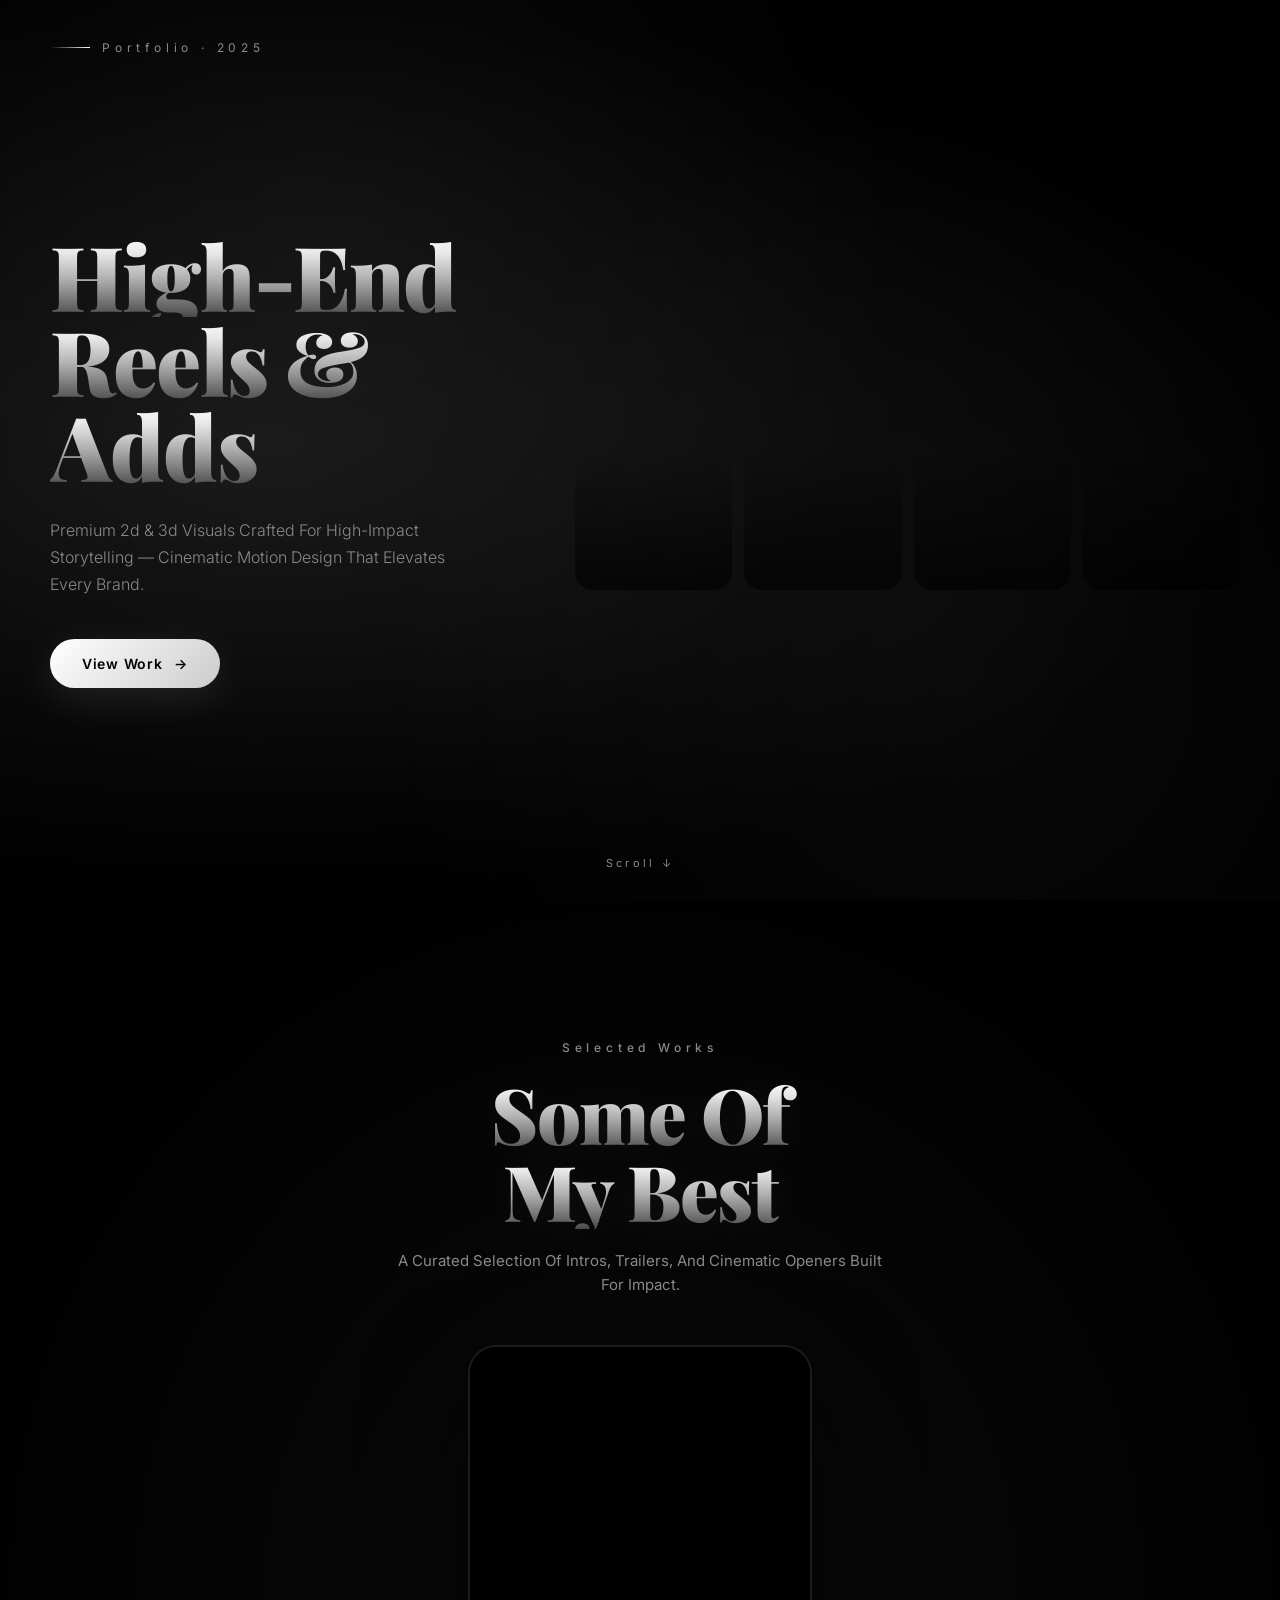
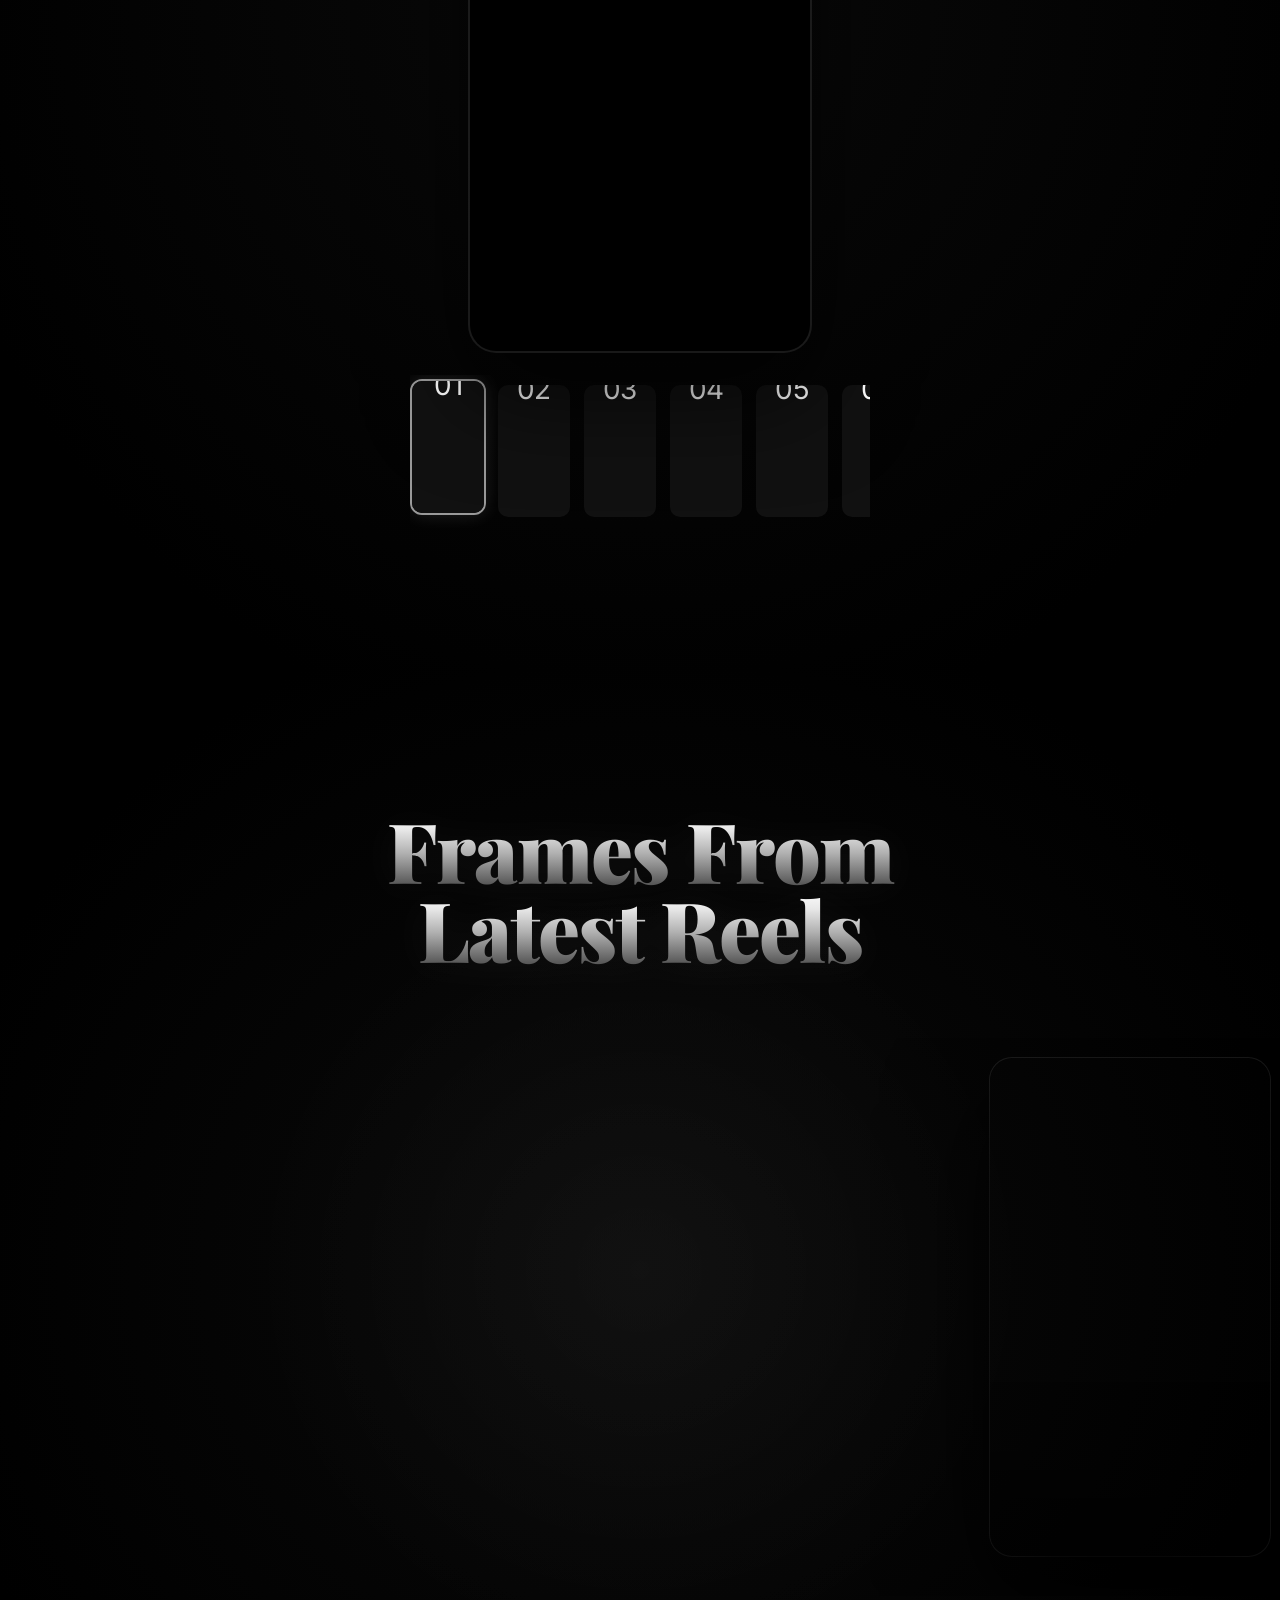
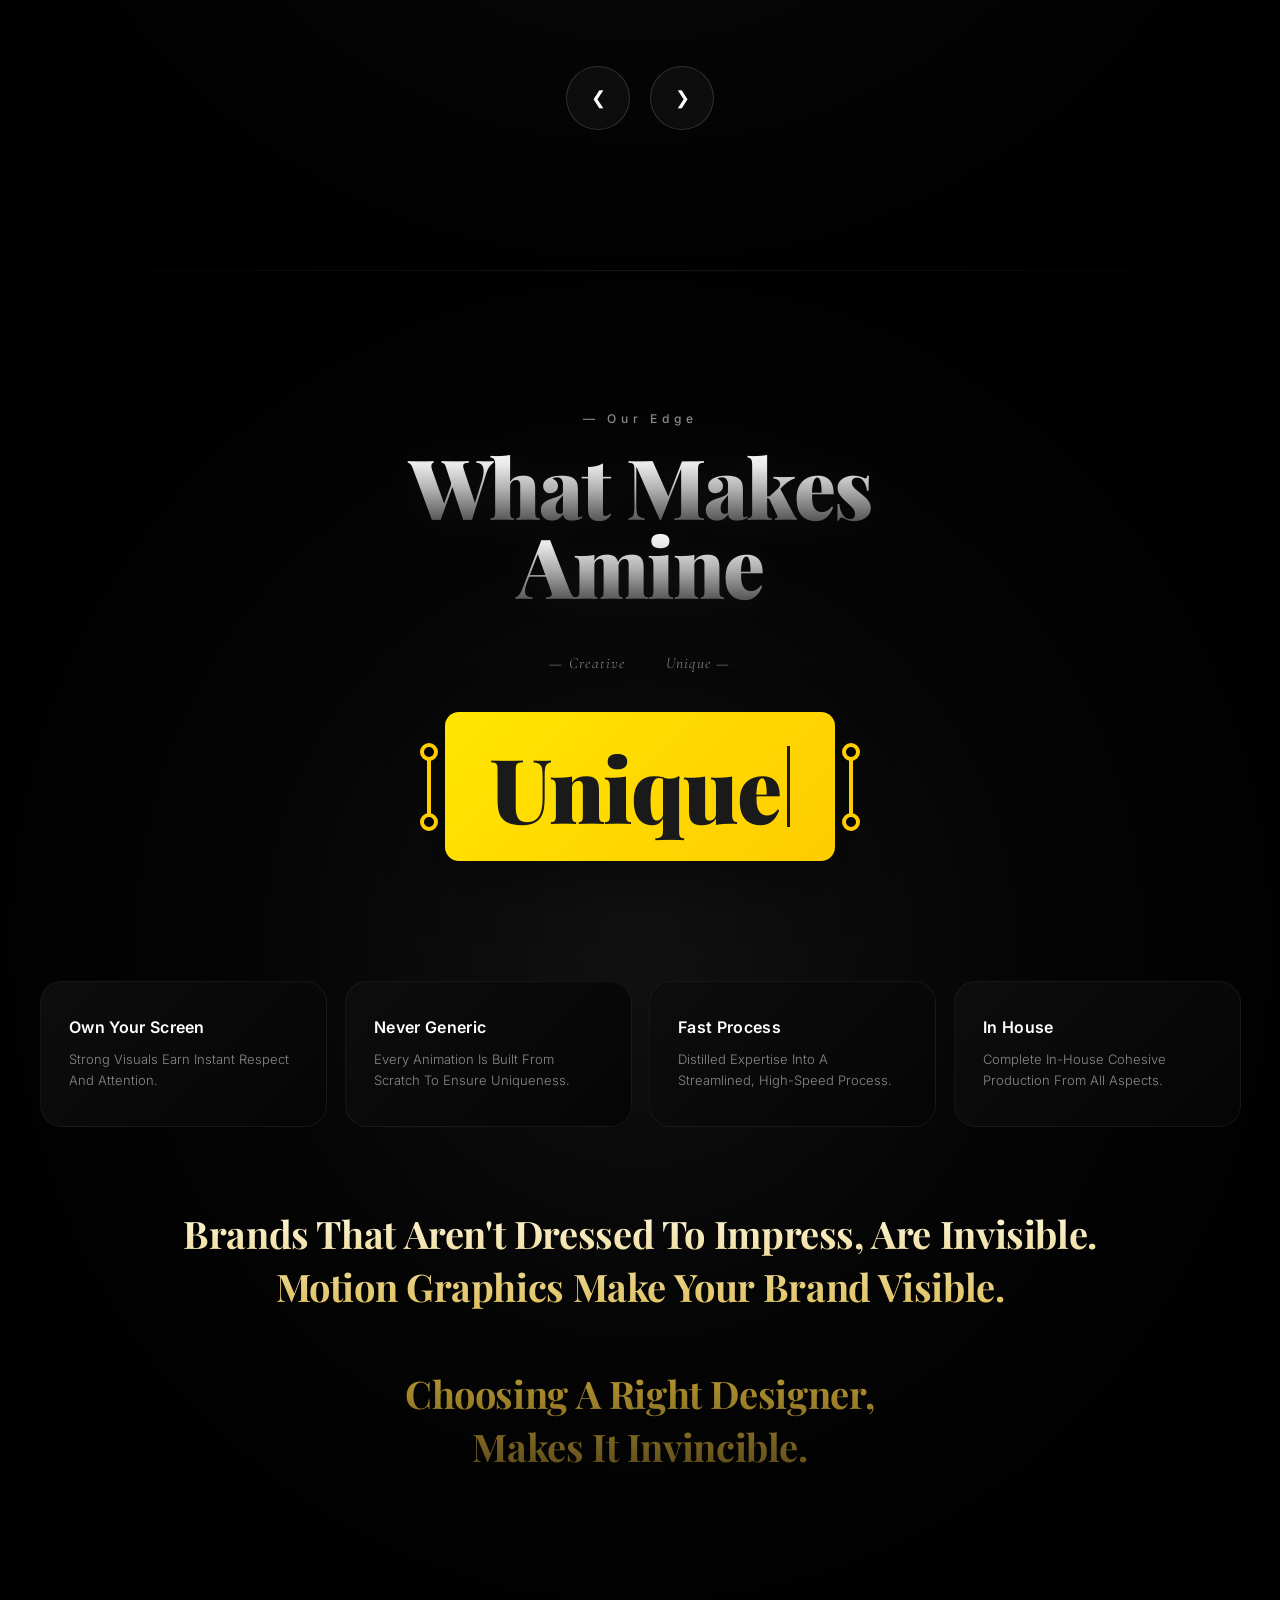
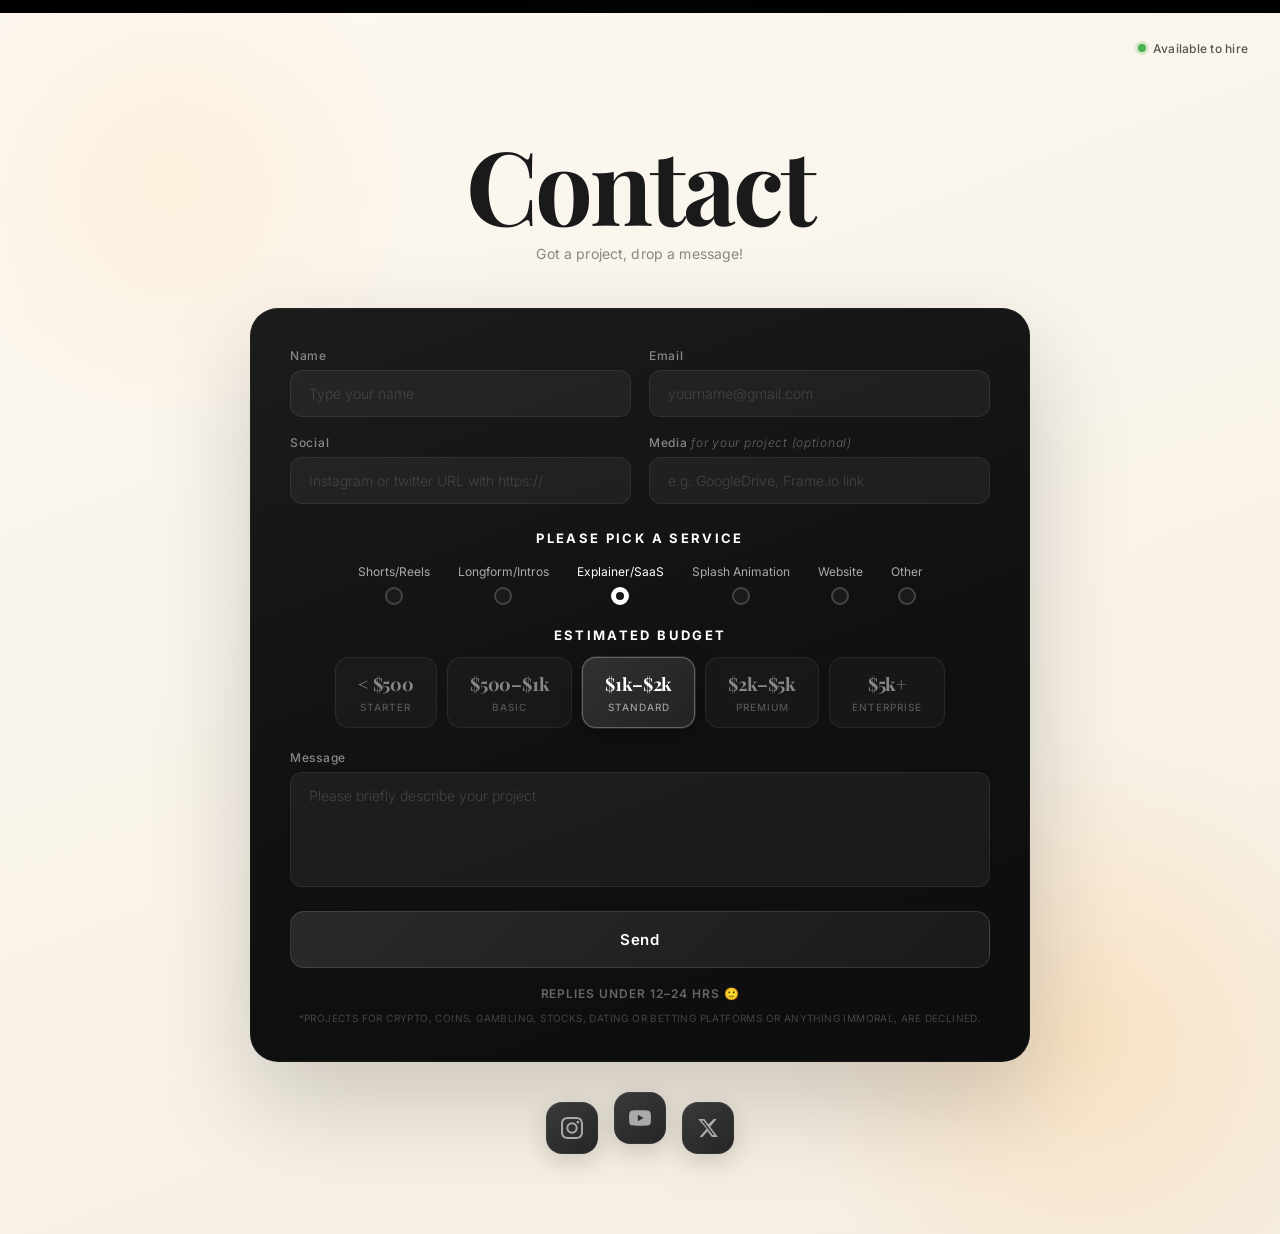
==== commit 8b5e52b6: "index.html" ====
--- a/lab/index.html
+++ b/lab/index.html
@@ -227,14 +227,14 @@
   .intro-white-section {
     padding: 140px 20px;
     text-align: center;
-    background: linear-gradient(180deg, #fff 0%, #f4f4f4 100%);
+    background: radial-gradient(ellipse at center, #0a0a0a 0%, #000 80%);
     position: relative;
   }
 
   .section-eyebrow {
     font-size: 12px;
     letter-spacing: 0.4em;
-    color: #888;
+    color: var(--text-muted);
     margin-bottom: 20px;
     font-weight: 500;
   }
@@ -248,14 +248,14 @@
     letter-spacing: -0.02em;
   }
   .section-title .gradient-line {
-    background: linear-gradient(180deg, #1a1a1a 0%, #555 60%, #999 100%);
+    background: var(--title-gradient);
     -webkit-background-clip: text;
     background-clip: text;
     -webkit-text-fill-color: transparent;
   }
 
   .section-sub {
-    color: #666;
+    color: var(--text-muted);
     font-size: 15px;
     max-width: 500px;
     margin: 0 auto 50px;
@@ -265,55 +265,75 @@
   /* ===== SHORTS VIDEO SECTION ===== */
   .video-container {
     width: 100%;
-    max-width: 1200px;
+    max-width: 520px;
     margin: 0 auto;
-    background: linear-gradient(135deg, #0a0f0f 0%, #050a0a 100%);
-    border-radius: 32px;
-    padding: 40px 32px;
-    display: flex;
-    gap: 20px;
-    align-items: center;
-    justify-content: center;
-    box-shadow:
-      0 40px 100px rgba(0,0,0,0.3),
-      0 0 0 1px rgba(255,255,255,0.05) inset;
-    position: relative;
-  }
-
-  /* Side thumbnail columns */
-  .side-playlist {
     display: flex;
     flex-direction: column;
-    gap: 12px;
-    flex: 0 0 auto;
-    width: 110px;
-  }
-  .side-playlist::-webkit-scrollbar { display: none; }
+    align-items: center;
+    gap: 24px;
+    position: relative;
+  }
+
+  /* Main portrait video — top center big */
+  .main-video-section {
+    width: 100%;
+    max-width: 340px;
+    aspect-ratio: 9/16;
+    border-radius: 26px;
+    overflow: hidden;
+    background: #000;
+    box-shadow:
+      0 0 0 2px rgba(255,255,255,0.09),
+      0 40px 100px rgba(0,0,0,0.7);
+    position: relative;
+    z-index: 2;
+    flex-shrink: 0;
+  }
+  .main-video-section iframe {
+    width: 100%; height: 100%; border: none;
+  }
+
+  /* Bottom horizontal scroll row */
+  .side-playlist {
+    width: 100%;
+    max-width: 460px;
+    display: flex;
+    flex-direction: row;
+    gap: 10px;
+    overflow-x: auto;
+    overflow-y: visible;
+    padding: 8px 4px 12px;
+    scroll-snap-type: x mandatory;
+    -webkit-overflow-scrolling: touch;
+  }
+  .side-playlist::-webkit-scrollbar { height: 3px; }
+  .side-playlist::-webkit-scrollbar-track { background: rgba(255,255,255,0.04); border-radius: 2px; }
+  .side-playlist::-webkit-scrollbar-thumb { background: rgba(255,255,255,0.15); border-radius: 2px; }
 
   .playlist-item {
-    display: flex;
-    flex-direction: column;
-    gap: 0;
+    flex: 0 0 76px;
+    aspect-ratio: 9/16;
     cursor: pointer;
-    border-radius: 14px;
+    border-radius: 12px;
     overflow: hidden;
-    transition: all 0.4s cubic-bezier(0.22, 1, 0.36, 1);
+    transition: all 0.35s cubic-bezier(0.22, 1, 0.36, 1);
     border: 2px solid transparent;
     position: relative;
+    scroll-snap-align: start;
   }
   .playlist-item:hover {
-    border-color: rgba(255,255,255,0.2);
-    transform: scale(1.04);
+    transform: translateY(-5px) scale(1.05);
+    border-color: rgba(255,255,255,0.25);
   }
   .playlist-item.active-thumb {
-    border-color: rgba(255,255,255,0.5);
-    box-shadow: 0 0 20px rgba(255,255,255,0.1);
+    border-color: rgba(255,255,255,0.6);
+    box-shadow: 0 0 18px rgba(255,255,255,0.12);
+    transform: translateY(-4px);
   }
 
   .thumb-wrap {
     width: 100%;
-    aspect-ratio: 9/16;
-    overflow: hidden;
+    height: 100%;
     position: relative;
     background: #111;
   }
@@ -322,8 +342,9 @@
     position: absolute; inset: 0;
     display: flex; align-items: center; justify-content: center;
     background: rgba(0,0,0,0.5);
-    color: #fff; font-size: 16px;
+    color: #fff; font-size: 13px;
     opacity: 0; transition: opacity 0.3s;
+    border-radius: 10px;
   }
   .playlist-item:hover .thumb-wrap::after { opacity: 1; }
   .thumb-wrap img {
@@ -331,41 +352,9 @@
     object-fit: cover;
     object-position: center;
     transform: scale(1.75);
-    transition: transform 0.4s ease;
-  }
-  .playlist-item:hover .thumb-wrap img { transform: scale(1.85); }
+  }
 
   .content-wrap { display: none; }
-
-  /* Main portrait video — center */
-  .main-video-section {
-    flex: 0 0 auto;
-    width: 340px;
-    aspect-ratio: 9/16;
-    border-radius: 24px;
-    overflow: hidden;
-    background: #000;
-    box-shadow:
-      0 0 0 2px rgba(255,255,255,0.08),
-      0 30px 80px rgba(0,0,0,0.7),
-      0 0 60px rgba(0,0,0,0.5);
-    position: relative;
-    z-index: 2;
-  }
-  .main-video-section iframe {
-    width: 100%; height: 100%; border: none;
-  }
-
-  /* Glow behind main video */
-  .main-video-section::before {
-    content: '';
-    position: absolute;
-    inset: -20px;
-    background: radial-gradient(ellipse at center, rgba(255,255,255,0.06), transparent 70%);
-    z-index: -1;
-    border-radius: 40px;
-    pointer-events: none;
-  }
 
   /* ===== FRAMES SLIDER ===== */
   .frames-section {
@@ -1131,11 +1120,10 @@
   </p>
 
   <div class="video-container fade-blur delay-3">
-    <div class="side-playlist" id="sidePlaylistLeft"></div>
     <div class="main-video-section">
       <iframe id="mainPlayer" src="https://www.youtube.com/embed/1DY0rg1EdwA?enablejsapi=1" allowfullscreen></iframe>
     </div>
-    <div class="side-playlist" id="sidePlaylistRight"></div>
+    <div class="side-playlist" id="sidePlaylistLeft"></div>
   </div>
 </section>
 
@@ -1257,10 +1245,7 @@
   }
 
   function renderPlaylists() {
-    const left  = videos.slice(0, 5);
-    const right = videos.slice(5, 10);
-    document.getElementById('sidePlaylistLeft').innerHTML  = left.map(buildThumb).join('');
-    document.getElementById('sidePlaylistRight').innerHTML = right.map(buildThumb).join('');
+    document.getElementById('sidePlaylistLeft').innerHTML = videos.map(buildThumb).join('');
 
     document.querySelectorAll('.playlist-item').forEach(item => {
       item.addEventListener('click', () => {
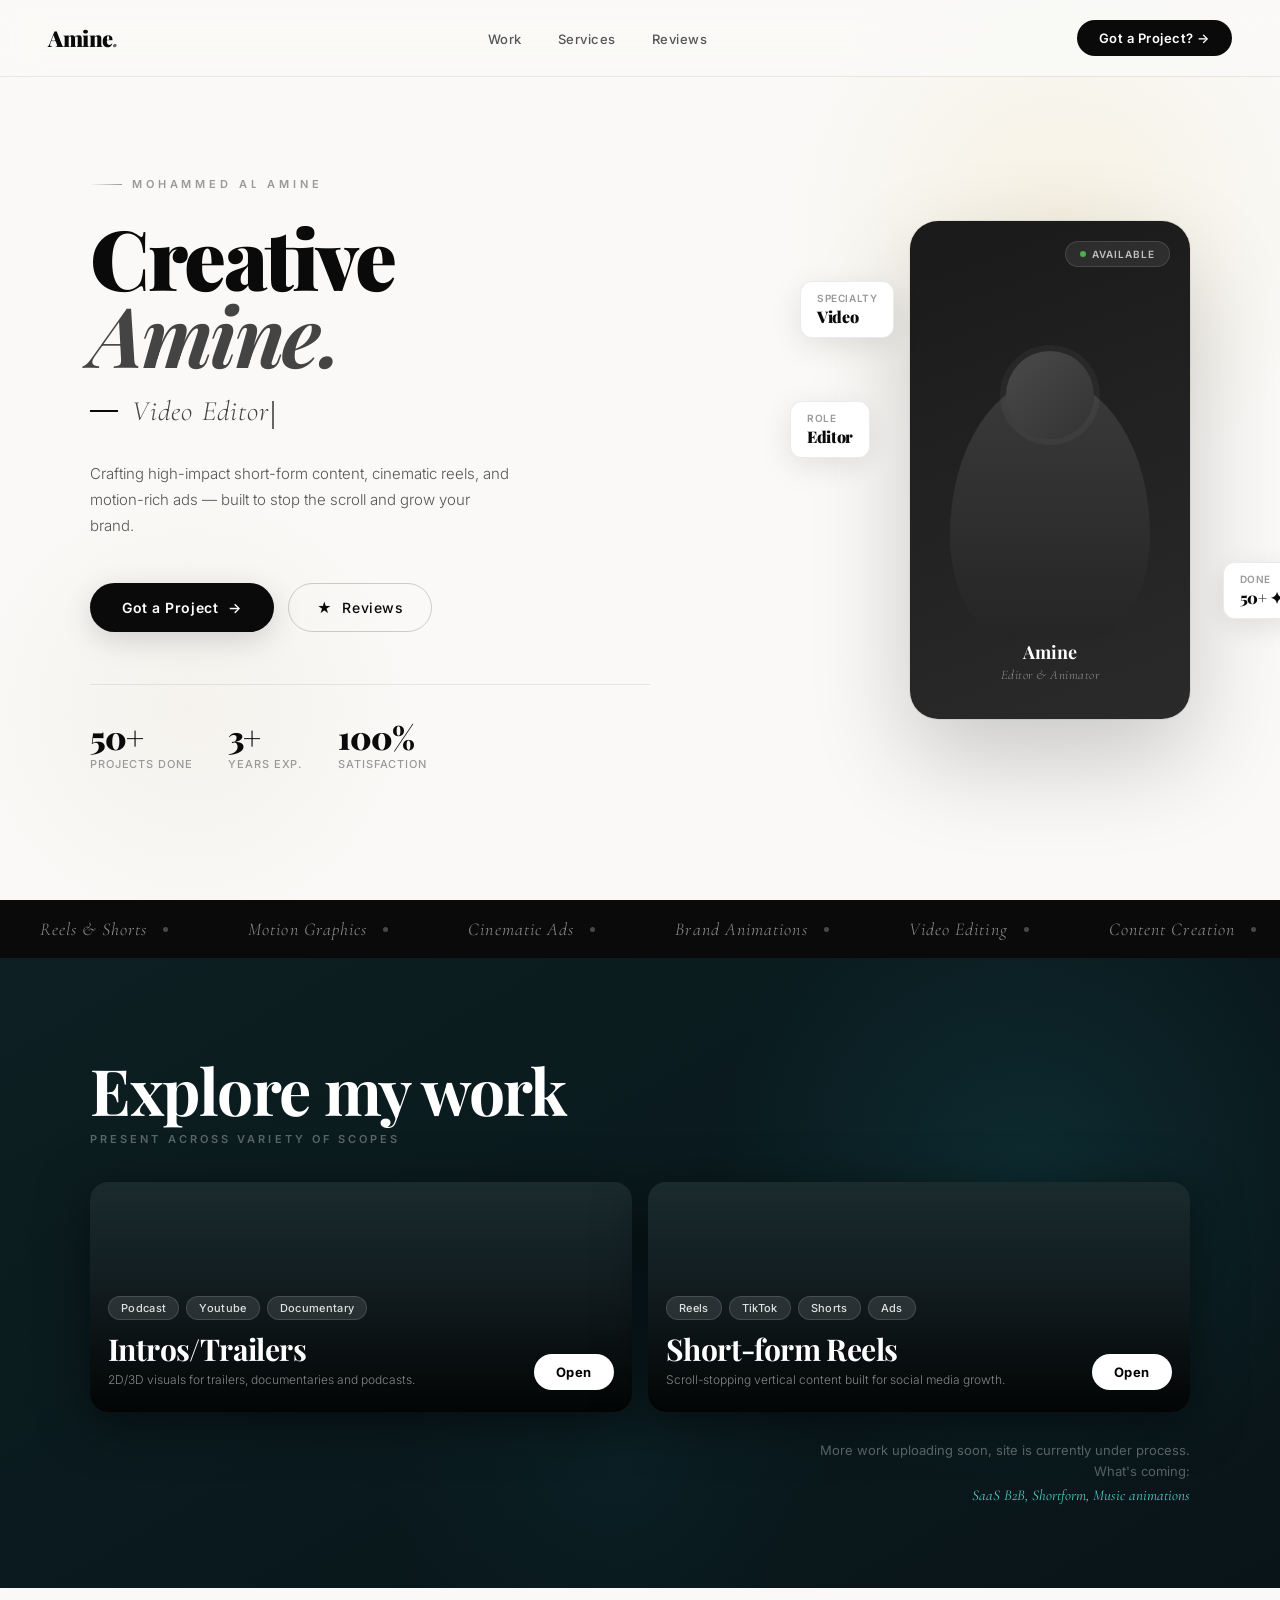
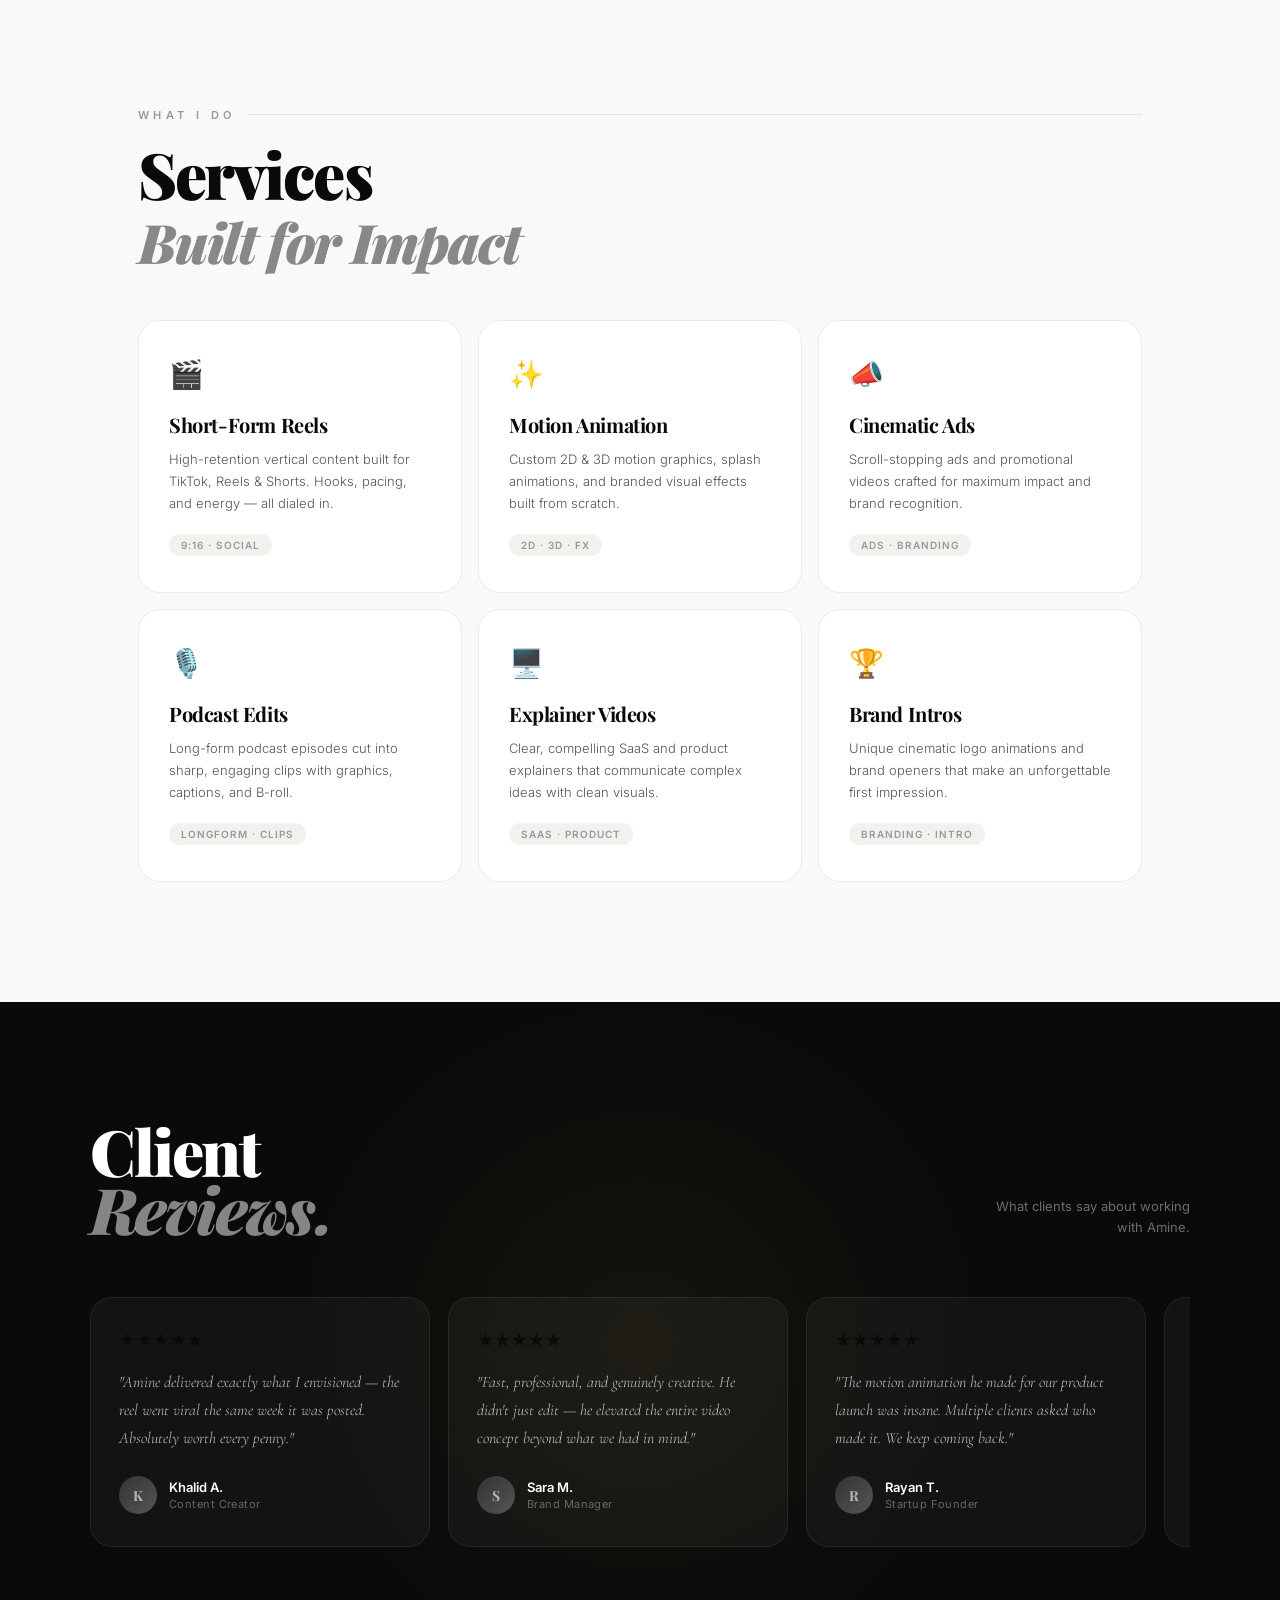
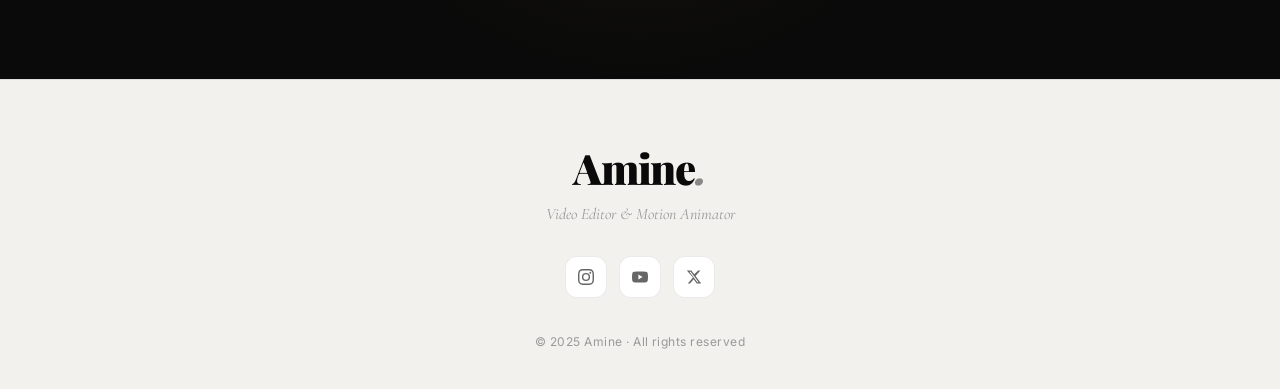
==== commit 6dcedcd5: "index.html" ====
--- a/lab/index.html
+++ b/lab/index.html
@@ -3,1501 +3,1369 @@
 <head>
 <meta charset="UTF-8">
 <meta name="viewport" content="width=device-width, initial-scale=1.0">
-<title>Amine — Cinematic Motion Design</title>
+<title>Amine — Video Editor & Animator</title>
 
 <link rel="preconnect" href="https://fonts.googleapis.com">
 <link rel="preconnect" href="https://fonts.gstatic.com" crossorigin>
-<link href="https://fonts.googleapis.com/css2?family=Playfair+Display:wght@700;900&family=Inter:wght@300;400;500;600&display=swap" rel="stylesheet">
-<!-- Les Couleurs du Monde via Google Fonts fallback — using Cormorant Garamond as closest available match with custom styling -->
-<link href="https://fonts.googleapis.com/css2?family=Cormorant+Garamond:ital,wght@0,300;0,400;0,600;1,300;1,400&display=swap" rel="stylesheet">
+<link href="https://fonts.googleapis.com/css2?family=Playfair+Display:ital,wght@0,700;0,900;1,700&family=Inter:wght@300;400;500;600&family=Cormorant+Garamond:ital,wght@0,300;1,300;1,400&display=swap" rel="stylesheet">
 
 <style>
   :root {
     --title-font: 'Playfair Display', serif;
-    --body-font: 'Inter', Helvetica, Arial, sans-serif;
-    --creative-font: 'Cormorant Garamond', 'Playfair Display', serif;
-    --bg-dark: #050505;
-    --bg-darker: #000;
-    --text-muted: #8a8a8a;
-    --accent: #ffffff;
-    --title-gradient: linear-gradient(180deg,
-      #ffffff 0%, #e8e8e8 25%, #b0b0b0 55%, #4a4a4a 100%);
-    --gold-gradient: linear-gradient(180deg,
-      #fff8dc 0%, #d4af37 50%, #5c4a1a 100%);
+    --body-font: 'Inter', sans-serif;
+    --creative-font: 'Cormorant Garamond', serif;
+    --bg: #faf9f7;
+    --bg-2: #f3f1ee;
+    --dark: #0a0a0a;
+    --text-muted: #999;
+    --text-mid: #555;
+    --border: rgba(0,0,0,0.08);
+    --gold-gradient: linear-gradient(135deg, #d4af37, #f5e07a, #b8860b);
+    --dark-gradient: linear-gradient(180deg, #1a1a1a 0%, #3a3a3a 100%);
   }
 
   * { box-sizing: border-box; margin: 0; padding: 0; }
   html { scroll-behavior: smooth; }
   body {
     font-family: var(--body-font);
-    background-color: var(--bg-darker);
-    color: #fff;
+    background: var(--bg);
+    color: var(--dark);
     overflow-x: hidden;
     -webkit-font-smoothing: antialiased;
   }
-  img { display: block; max-width: 100%; }
-  ::selection { background: #fff; color: #000; }
-
-  ::-webkit-scrollbar { width: 8px; }
-  ::-webkit-scrollbar-track { background: #111; }
-  ::-webkit-scrollbar-thumb { background: #333; border-radius: 4px; }
-  ::-webkit-scrollbar-thumb:hover { background: #555; }
-
-  .gradient-text {
+  ::selection { background: #1a1a1a; color: #fff; }
+  ::-webkit-scrollbar { width: 6px; }
+  ::-webkit-scrollbar-track { background: #f0ede8; }
+  ::-webkit-scrollbar-thumb { background: #ccc; border-radius: 3px; }
+
+  /* ── FADE IN ── */
+  .fade-up {
+    opacity: 0;
+    transform: translateY(28px);
+    filter: blur(10px);
+    transition: opacity 1s cubic-bezier(0.22,1,0.36,1),
+                transform 1s cubic-bezier(0.22,1,0.36,1),
+                filter 1s cubic-bezier(0.22,1,0.36,1);
+  }
+  .fade-up.visible { opacity: 1; transform: translateY(0); filter: blur(0); }
+  .d1 { transition-delay: 0.1s; }
+  .d2 { transition-delay: 0.22s; }
+  .d3 { transition-delay: 0.34s; }
+  .d4 { transition-delay: 0.46s; }
+  .d5 { transition-delay: 0.58s; }
+
+  /* ── NAVBAR ── */
+  nav {
+    position: fixed;
+    top: 0; left: 0; right: 0;
+    z-index: 100;
+    display: flex;
+    align-items: center;
+    justify-content: space-between;
+    padding: 20px 48px;
+    background: rgba(250,249,247,0.85);
+    backdrop-filter: blur(18px);
+    -webkit-backdrop-filter: blur(18px);
+    border-bottom: 1px solid var(--border);
+  }
+
+  .nav-logo {
     font-family: var(--title-font);
+    font-size: 22px;
     font-weight: 900;
     letter-spacing: -0.02em;
-    line-height: 0.95;
-  }
-  .gradient-line {
-    display: block;
-    background: var(--title-gradient);
-    -webkit-background-clip: text;
-    background-clip: text;
-    -webkit-text-fill-color: transparent;
-    color: transparent;
-    filter: drop-shadow(0 2px 20px rgba(255,255,255,0.06));
-  }
-
-  .fade-blur {
-    opacity: 0;
-    filter: blur(15px);
-    transform: translateY(30px);
-    transition: opacity 1.2s cubic-bezier(0.22, 1, 0.36, 1),
-                filter   1.2s cubic-bezier(0.22, 1, 0.36, 1),
-                transform 1.2s cubic-bezier(0.22, 1, 0.36, 1);
-    will-change: opacity, filter, transform;
-  }
-  .fade-blur.visible {
-    opacity: 1;
-    filter: blur(0);
-    transform: translateY(0);
-  }
-  .delay-1 { transition-delay: 0.15s; }
-  .delay-2 { transition-delay: 0.30s; }
-  .delay-3 { transition-delay: 0.45s; }
-  .delay-4 { transition-delay: 0.60s; }
-
-  /* ===== HERO ===== */
-  .hero-section {
+    color: var(--dark);
+    text-decoration: none;
+  }
+  .nav-logo span {
+    font-style: italic;
+    font-weight: 700;
+    color: #666;
+  }
+
+  .nav-links {
+    display: flex;
+    gap: 36px;
+    list-style: none;
+  }
+  .nav-links a {
+    font-size: 13px;
+    font-weight: 500;
+    letter-spacing: 0.04em;
+    color: var(--text-mid);
+    text-decoration: none;
+    transition: color 0.3s;
     position: relative;
-    background: radial-gradient(ellipse at 20% 50%, #151515 0%, #000 70%);
-    display: flex;
+  }
+  .nav-links a::after {
+    content: '';
+    position: absolute;
+    bottom: -3px; left: 0;
+    width: 0; height: 1px;
+    background: var(--dark);
+    transition: width 0.3s ease;
+  }
+  .nav-links a:hover { color: var(--dark); }
+  .nav-links a:hover::after { width: 100%; }
+
+  .nav-cta {
+    display: flex;
+    align-items: center;
+    gap: 8px;
+    padding: 10px 22px;
+    background: var(--dark);
+    color: #fff;
+    border-radius: 50px;
+    font-size: 13px;
+    font-weight: 600;
+    letter-spacing: 0.04em;
+    text-decoration: none;
+    transition: all 0.35s ease;
+    white-space: nowrap;
+  }
+  .nav-cta:hover {
+    background: #333;
+    transform: translateY(-2px);
+    box-shadow: 0 8px 24px rgba(0,0,0,0.18);
+  }
+
+  /* ── HERO ── */
+  .hero {
     min-height: 100vh;
+    display: flex;
+    align-items: center;
+    justify-content: center;
+    padding: 120px 48px 80px;
+    position: relative;
+    overflow: hidden;
+  }
+
+  /* Warm glow blobs */
+  .hero::before {
+    content: '';
+    position: absolute;
+    top: -80px; right: -80px;
+    width: 600px; height: 600px;
+    background: radial-gradient(circle, rgba(212,175,55,0.10) 0%, transparent 65%);
+    pointer-events: none;
+    border-radius: 50%;
+    animation: floatBlob 8s ease-in-out infinite;
+  }
+  .hero::after {
+    content: '';
+    position: absolute;
+    bottom: -60px; left: -60px;
+    width: 500px; height: 500px;
+    background: radial-gradient(circle, rgba(180,160,120,0.08) 0%, transparent 65%);
+    pointer-events: none;
+    border-radius: 50%;
+    animation: floatBlob 10s ease-in-out infinite reverse;
+  }
+  @keyframes floatBlob {
+    0%,100% { transform: translate(0,0) scale(1); }
+    50% { transform: translate(20px,-20px) scale(1.05); }
+  }
+
+  .hero-inner {
+    display: flex;
+    align-items: center;
+    justify-content: space-between;
+    gap: 60px;
+    max-width: 1100px;
     width: 100%;
-    overflow: hidden;
-  }
-  .hero-section::before {
-    content: '';
-    position: absolute;
-    inset: 0;
-    background-image:
-      radial-gradient(circle at 25% 25%, rgba(255,255,255,0.04) 0%, transparent 50%),
-      radial-gradient(circle at 75% 75%, rgba(255,255,255,0.03) 0%, transparent 50%);
-    pointer-events: none;
-    z-index: 1;
-  }
-
-  .hero-label {
-    position: absolute;
-    top: 40px;
-    left: 50px;
-    z-index: 20;
-    font-size: 12px;
-    letter-spacing: 0.4em;
-    color: var(--text-muted);
-    display: flex;
-    align-items: center;
-    gap: 12px;
-  }
-  .hero-label::before {
-    content: '';
-    width: 40px;
-    height: 1px;
-    background: linear-gradient(90deg, transparent, #fff);
-  }
-
-  .hero-text-area {
+    position: relative;
+    z-index: 2;
+  }
+
+  /* ── LEFT TEXT ── */
+  .hero-left {
     flex: 1;
-    padding: 120px 50px 100px;
-    display: flex;
-    flex-direction: column;
-    justify-content: center;
-    z-index: 10;
-    position: relative;
-  }
-
-  .hero-title {
-    font-size: clamp(48px, 7vw, 110px);
-    margin-bottom: 30px;
-  }
-
-  .hero-subtitle {
-    font-size: 16px;
-    color: var(--text-muted);
-    max-width: 440px;
-    line-height: 1.7;
-    font-weight: 300;
-    margin-bottom: 40px;
-  }
-
-  .hero-cta {
+    max-width: 560px;
+  }
+
+  .hero-eyebrow {
     display: inline-flex;
     align-items: center;
-    gap: 12px;
+    gap: 10px;
+    font-size: 11px;
+    letter-spacing: 0.35em;
+    color: var(--text-muted);
+    font-weight: 600;
+    text-transform: uppercase;
+    margin-bottom: 28px;
+  }
+  .hero-eyebrow::before {
+    content: '';
+    width: 32px; height: 1px;
+    background: linear-gradient(90deg, transparent, #999);
+  }
+
+  .hero-name {
+    font-family: var(--title-font);
+    font-size: clamp(52px, 6.5vw, 96px);
+    font-weight: 900;
+    line-height: 0.92;
+    letter-spacing: -0.03em;
+    margin-bottom: 22px;
+    color: var(--dark);
+  }
+  .hero-name .first { display: block; }
+  .hero-name .last {
+    display: block;
+    font-style: italic;
+    color: #444;
+    font-weight: 700;
+  }
+
+  /* Typewriter role */
+  .hero-role-wrap {
+    display: flex;
+    align-items: center;
+    gap: 14px;
+    margin-bottom: 32px;
+  }
+  .role-dash {
+    width: 28px; height: 2px;
+    background: var(--dark);
+    flex-shrink: 0;
+  }
+  .hero-role {
+    font-family: var(--creative-font);
+    font-size: clamp(20px, 2.2vw, 28px);
+    font-style: italic;
+    font-weight: 300;
+    color: #444;
+    letter-spacing: 0.04em;
+  }
+  .role-cursor {
+    display: inline-block;
+    width: 2px; height: 1em;
+    background: #666;
+    margin-left: 3px;
+    vertical-align: middle;
+    animation: blink 1s infinite;
+  }
+  @keyframes blink { 50% { opacity: 0; } }
+
+  .hero-desc {
+    font-size: 15px;
+    color: var(--text-mid);
+    line-height: 1.75;
+    font-weight: 300;
+    max-width: 420px;
+    margin-bottom: 44px;
+  }
+
+  /* Buttons */
+  .hero-btns {
+    display: flex;
+    gap: 14px;
+    flex-wrap: wrap;
+    align-items: center;
+  }
+
+  .btn-primary {
+    display: inline-flex;
+    align-items: center;
+    gap: 10px;
     padding: 16px 32px;
-    background: linear-gradient(135deg, #fff, #ccc);
-    color: #000;
-    text-decoration: none;
+    background: var(--dark);
+    color: #fff;
     border-radius: 50px;
     font-size: 14px;
     font-weight: 600;
-    letter-spacing: 0.05em;
-    width: fit-content;
-    transition: transform 0.4s ease, box-shadow 0.4s ease;
-    box-shadow: 0 10px 40px rgba(255,255,255,0.1);
-  }
-  .hero-cta:hover {
+    letter-spacing: 0.04em;
+    text-decoration: none;
+    transition: all 0.4s ease;
+    box-shadow: 0 8px 30px rgba(0,0,0,0.15);
+  }
+  .btn-primary:hover {
     transform: translateY(-3px);
-    box-shadow: 0 15px 50px rgba(255,255,255,0.25);
-  }
-  .hero-cta .arrow { transition: transform 0.4s ease; }
-  .hero-cta:hover .arrow { transform: translateX(5px); }
-
-  .hero-images-area {
-    flex: 1.4;
-    display: flex;
+    box-shadow: 0 16px 40px rgba(0,0,0,0.22);
+    background: #1a1a1a;
+  }
+  .btn-primary .arrow { transition: transform 0.4s; }
+  .btn-primary:hover .arrow { transform: translateX(5px); }
+
+  .btn-secondary {
+    display: inline-flex;
+    align-items: center;
+    gap: 10px;
+    padding: 15px 28px;
+    background: transparent;
+    color: var(--dark);
+    border: 1.5px solid rgba(0,0,0,0.18);
+    border-radius: 50px;
+    font-size: 14px;
+    font-weight: 500;
+    letter-spacing: 0.04em;
+    text-decoration: none;
+    transition: all 0.4s ease;
+  }
+  .btn-secondary:hover {
+    background: var(--dark);
+    color: #fff;
+    border-color: var(--dark);
+    transform: translateY(-3px);
+    box-shadow: 0 10px 30px rgba(0,0,0,0.15);
+  }
+  .btn-secondary .star { transition: transform 0.4s; }
+  .btn-secondary:hover .star { transform: rotate(20deg) scale(1.2); }
+
+  /* Stats row */
+  .hero-stats {
+    display: flex;
+    gap: 36px;
+    margin-top: 52px;
+    padding-top: 36px;
+    border-top: 1px solid var(--border);
+  }
+  .stat-item {}
+  .stat-num {
+    font-family: var(--title-font);
+    font-size: 32px;
+    font-weight: 900;
+    color: var(--dark);
+    letter-spacing: -0.03em;
+    line-height: 1;
+  }
+  .stat-label {
+    font-size: 11px;
+    color: var(--text-muted);
+    letter-spacing: 0.08em;
+    font-weight: 500;
+    margin-top: 4px;
+    text-transform: uppercase;
+  }
+
+  /* ── RIGHT — PORTRAIT CARD ── */
+  .hero-right {
+    flex: 0 0 auto;
+    position: relative;
+  }
+
+  .portrait-card {
+    width: 280px;
+    aspect-ratio: 9/16;
+    border-radius: 28px;
+    overflow: hidden;
+    background: linear-gradient(160deg, #1a1a1a 0%, #2a2a2a 100%);
+    position: relative;
+    box-shadow:
+      0 40px 100px rgba(0,0,0,0.2),
+      0 0 0 1px rgba(0,0,0,0.06);
+  }
+
+  /* Placeholder silhouette — replace with real photo */
+  .portrait-placeholder {
+    width: 100%; height: 100%;
+    display: flex;
+    flex-direction: column;
     align-items: center;
     justify-content: flex-end;
+    padding-bottom: 36px;
+    position: relative;
+  }
+
+  /* Abstract person silhouette */
+  .portrait-placeholder::before {
+    content: '';
+    position: absolute;
+    bottom: 80px;
+    left: 50%;
+    transform: translateX(-50%);
+    width: 200px;
+    height: 260px;
+    background: linear-gradient(180deg, #3a3a3a 0%, #252525 100%);
+    border-radius: 50% 50% 30% 30% / 60% 60% 40% 40%;
+  }
+  .portrait-placeholder::after {
+    content: '';
+    position: absolute;
+    bottom: 280px;
+    left: 50%;
+    transform: translateX(-50%);
+    width: 88px; height: 88px;
+    background: linear-gradient(135deg, #4a4a4a, #333);
+    border-radius: 50%;
+    box-shadow: 0 0 0 6px rgba(255,255,255,0.04);
+  }
+
+  .portrait-name-tag {
+    position: relative;
+    z-index: 2;
+    text-align: center;
+  }
+  .portrait-name-tag .p-name {
+    font-family: var(--title-font);
+    font-size: 18px;
+    font-weight: 700;
+    color: #fff;
+    letter-spacing: -0.01em;
+  }
+  .portrait-name-tag .p-role {
+    font-family: var(--creative-font);
+    font-style: italic;
+    font-size: 13px;
+    color: rgba(255,255,255,0.5);
+    margin-top: 3px;
+    font-weight: 300;
+    letter-spacing: 0.04em;
+  }
+
+  /* Decorative badge top right */
+  .portrait-badge {
+    position: absolute;
+    top: 20px; right: 20px;
+    background: rgba(255,255,255,0.08);
+    backdrop-filter: blur(12px);
+    border: 1px solid rgba(255,255,255,0.12);
+    border-radius: 50px;
+    padding: 6px 14px;
+    font-size: 10px;
+    font-weight: 600;
+    letter-spacing: 0.1em;
+    color: rgba(255,255,255,0.7);
+    text-transform: uppercase;
+    z-index: 3;
+    display: flex;
+    align-items: center;
+    gap: 6px;
+  }
+  .badge-dot {
+    width: 6px; height: 6px;
+    background: #4caf50;
+    border-radius: 50%;
+    animation: pulseBadge 2s infinite;
+  }
+  @keyframes pulseBadge {
+    0%,100% { box-shadow: 0 0 0 0 rgba(76,175,80,0.4); }
+    50% { box-shadow: 0 0 0 4px rgba(76,175,80,0); }
+  }
+
+  /* Floating tags around portrait */
+  .float-tag {
+    position: absolute;
+    background: #fff;
+    border: 1px solid var(--border);
+    border-radius: 12px;
+    padding: 10px 16px;
+    box-shadow: 0 8px 32px rgba(0,0,0,0.1);
+    white-space: nowrap;
+    z-index: 10;
+    animation: floatTag 4s ease-in-out infinite;
+  }
+  .float-tag .ft-label {
+    font-size: 10px;
+    color: var(--text-muted);
+    letter-spacing: 0.06em;
+    font-weight: 600;
+    text-transform: uppercase;
+    display: block;
+    margin-bottom: 2px;
+  }
+  .float-tag .ft-val {
+    font-family: var(--title-font);
+    font-size: 16px;
+    font-weight: 900;
+    color: var(--dark);
+    letter-spacing: -0.02em;
+  }
+  .ft-video {
+    top: 60px; left: -110px;
+    animation-delay: 0s;
+  }
+  .ft-editor {
+    top: 180px; left: -120px;
+    animation-delay: 1.5s;
+  }
+  .ft-projects {
+    bottom: 100px; right: -110px;
+    animation-delay: 0.8s;
+  }
+  @keyframes floatTag {
+    0%,100% { transform: translateY(0); }
+    50% { transform: translateY(-8px); }
+  }
+
+  /* ── SECTION DIVIDER ── */
+  .section-divider {
+    width: 100%; height: 1px;
+    background: linear-gradient(90deg, transparent, rgba(0,0,0,0.08), transparent);
+  }
+
+  /* ── MARQUEE STRIP ── */
+  .marquee-strip {
+    background: var(--dark);
+    padding: 18px 0;
+    overflow: hidden;
+    position: relative;
+  }
+  .marquee-track {
+    display: flex;
+    gap: 0;
+    width: max-content;
+    animation: marqueeScroll 22s linear infinite;
+  }
+  .marquee-item {
+    display: flex;
+    align-items: center;
+    gap: 16px;
+    padding: 0 40px;
+    font-family: var(--creative-font);
+    font-style: italic;
+    font-size: 18px;
+    font-weight: 300;
+    color: rgba(255,255,255,0.55);
+    letter-spacing: 0.06em;
+    white-space: nowrap;
+  }
+  .marquee-dot {
+    width: 5px; height: 5px;
+    background: rgba(255,255,255,0.25);
+    border-radius: 50%;
+    flex-shrink: 0;
+  }
+  @keyframes marqueeScroll {
+    0% { transform: translateX(0); }
+    100% { transform: translateX(-50%); }
+  }
+
+  /* ── SERVICES SECTION ── */
+  .services-section {
+    padding: 120px 48px;
+    max-width: 1100px;
+    margin: 0 auto;
+  }
+
+  .section-label {
+    font-size: 11px;
+    letter-spacing: 0.4em;
+    color: var(--text-muted);
+    font-weight: 600;
+    text-transform: uppercase;
+    margin-bottom: 20px;
+    display: flex;
+    align-items: center;
     gap: 12px;
-    padding: 60px 40px 60px 0;
-    z-index: 5;
-    position: relative;
-  }
-
-  .color-block {
+  }
+  .section-label::after {
+    content: '';
     flex: 1;
-    aspect-ratio: 9/16;
-    max-height: 80vh;
-    background-size: cover;
-    background-position: center;
-    transition: flex 0.9s cubic-bezier(0.22, 1, 0.36, 1),
-                filter 0.6s ease,
-                border-radius 0.6s ease;
-    filter: brightness(0.35) contrast(1.1);
-    border-radius: 18px;
+    height: 1px;
+    background: var(--border);
+  }
+
+  .services-grid {
+    display: grid;
+    grid-template-columns: repeat(3, 1fr);
+    gap: 16px;
+    margin-top: 50px;
+  }
+
+  .service-card {
+    background: #fff;
+    border: 1px solid var(--border);
+    border-radius: 22px;
+    padding: 36px 30px;
+    transition: all 0.5s cubic-bezier(0.22,1,0.36,1);
     position: relative;
     overflow: hidden;
-  }
-  .color-block::after {
+    cursor: default;
+  }
+  .service-card::before {
     content: '';
     position: absolute;
     inset: 0;
-    background: linear-gradient(180deg, transparent 50%, rgba(0,0,0,0.65));
+    background: linear-gradient(135deg, rgba(0,0,0,0.03), transparent);
+    opacity: 0;
+    transition: opacity 0.4s;
+  }
+  .service-card:hover {
+    transform: translateY(-6px);
+    border-color: rgba(0,0,0,0.14);
+    box-shadow: 0 20px 60px rgba(0,0,0,0.09);
+  }
+  .service-card:hover::before { opacity: 1; }
+
+  .svc-icon {
+    font-size: 28px;
+    margin-bottom: 20px;
+    display: block;
+  }
+  .svc-title {
+    font-family: var(--title-font);
+    font-size: 20px;
+    font-weight: 700;
+    color: var(--dark);
+    letter-spacing: -0.02em;
+    margin-bottom: 10px;
+  }
+  .svc-desc {
+    font-size: 13px;
+    color: var(--text-mid);
+    line-height: 1.7;
+    font-weight: 300;
+  }
+  .svc-tag {
+    display: inline-block;
+    margin-top: 20px;
+    font-size: 10px;
+    font-weight: 600;
+    letter-spacing: 0.1em;
+    color: var(--text-muted);
+    text-transform: uppercase;
+    padding: 5px 12px;
+    background: var(--bg-2);
+    border-radius: 50px;
+  }
+
+  /* ── REVIEWS SECTION ── */
+  .reviews-section {
+    background: var(--dark);
+    padding: 120px 48px;
+    overflow: hidden;
+    position: relative;
+  }
+  .reviews-section::before {
+    content: '';
+    position: absolute;
+    top: 50%; left: 50%;
+    width: 700px; height: 700px;
+    background: radial-gradient(circle, rgba(212,175,55,0.06), transparent 70%);
+    transform: translate(-50%,-50%);
     pointer-events: none;
   }
-  .color-block:hover {
-    flex: 3.5;
-    filter: brightness(1) contrast(1.05);
-    border-radius: 22px;
-  }
-
-  .block-1 { background-image: url('Intro - V1.png'); }
-  .block-2 { background-image: url('Intro - V2.png'); }
-  .block-3 { background-image: url('Intro - V3.png'); }
-  .block-4 { background-image: url('Intro - V4.png'); }
-
-  .scroll-indicator {
-    position: absolute;
-    bottom: 30px;
-    left: 50%;
-    transform: translateX(-50%);
-    z-index: 20;
-    font-size: 11px;
-    letter-spacing: 0.3em;
-    color: var(--text-muted);
-    animation: bounce 2.5s ease-in-out infinite;
-  }
-  @keyframes bounce {
-    0%, 100% { transform: translateX(-50%) translateY(0); }
-    50% { transform: translateX(-50%) translateY(8px); }
-  }
-
-  /* ===== VIDEO SECTION ===== */
-  .intro-white-section {
-    padding: 140px 20px;
-    text-align: center;
-    background: radial-gradient(ellipse at center, #0a0a0a 0%, #000 80%);
-    position: relative;
-  }
-
-  .section-eyebrow {
-    font-size: 12px;
-    letter-spacing: 0.4em;
-    color: var(--text-muted);
-    margin-bottom: 20px;
-    font-weight: 500;
-  }
-
-  .section-title {
-    font-family: var(--title-font);
-    font-size: clamp(40px, 6vw, 80px);
-    font-weight: 900;
-    line-height: 1;
-    margin-bottom: 20px;
-    letter-spacing: -0.02em;
-  }
-  .section-title .gradient-line {
-    background: var(--title-gradient);
-    -webkit-background-clip: text;
-    background-clip: text;
-    -webkit-text-fill-color: transparent;
-  }
-
-  .section-sub {
-    color: var(--text-muted);
-    font-size: 15px;
-    max-width: 500px;
-    margin: 0 auto 50px;
-    line-height: 1.6;
-  }
-
-  /* ===== SHORTS VIDEO SECTION ===== */
-  .video-container {
-    width: 100%;
-    max-width: 520px;
+
+  .reviews-inner {
+    max-width: 1100px;
     margin: 0 auto;
-    display: flex;
-    flex-direction: column;
-    align-items: center;
-    gap: 24px;
-    position: relative;
-  }
-
-  /* Main portrait video — top center big */
-  .main-video-section {
-    width: 100%;
-    max-width: 340px;
-    aspect-ratio: 9/16;
-    border-radius: 26px;
-    overflow: hidden;
-    background: #000;
-    box-shadow:
-      0 0 0 2px rgba(255,255,255,0.09),
-      0 40px 100px rgba(0,0,0,0.7);
     position: relative;
     z-index: 2;
-    flex-shrink: 0;
-  }
-  .main-video-section iframe {
-    width: 100%; height: 100%; border: none;
-  }
-
-  /* Bottom horizontal scroll row */
-  .side-playlist {
-    width: 100%;
-    max-width: 460px;
-    display: flex;
-    flex-direction: row;
-    gap: 10px;
+  }
+
+  .reviews-header {
+    display: flex;
+    justify-content: space-between;
+    align-items: flex-end;
+    margin-bottom: 60px;
+  }
+
+  .reviews-title {
+    font-family: var(--title-font);
+    font-size: clamp(38px, 5vw, 68px);
+    font-weight: 900;
+    letter-spacing: -0.03em;
+    line-height: 0.9;
+    color: #fff;
+  }
+  .reviews-title .italic { font-style: italic; color: rgba(255,255,255,0.5); }
+
+  .reviews-track {
+    display: flex;
+    gap: 18px;
     overflow-x: auto;
-    overflow-y: visible;
-    padding: 8px 4px 12px;
+    padding-bottom: 12px;
     scroll-snap-type: x mandatory;
     -webkit-overflow-scrolling: touch;
   }
-  .side-playlist::-webkit-scrollbar { height: 3px; }
-  .side-playlist::-webkit-scrollbar-track { background: rgba(255,255,255,0.04); border-radius: 2px; }
-  .side-playlist::-webkit-scrollbar-thumb { background: rgba(255,255,255,0.15); border-radius: 2px; }
-
-  .playlist-item {
-    flex: 0 0 76px;
-    aspect-ratio: 9/16;
-    cursor: pointer;
+  .reviews-track::-webkit-scrollbar { height: 2px; }
+  .reviews-track::-webkit-scrollbar-thumb { background: rgba(255,255,255,0.15); }
+
+  .review-card {
+    flex: 0 0 340px;
+    background: rgba(255,255,255,0.04);
+    border: 1px solid rgba(255,255,255,0.07);
+    border-radius: 22px;
+    padding: 32px 28px;
+    scroll-snap-align: start;
+    transition: all 0.4s ease;
+  }
+  .review-card:hover {
+    background: rgba(255,255,255,0.07);
+    border-color: rgba(255,255,255,0.12);
+    transform: translateY(-4px);
+  }
+
+  .review-stars {
+    display: flex;
+    gap: 4px;
+    margin-bottom: 18px;
+  }
+  .star-icon { color: #d4af37; font-size: 14px; }
+
+  .review-text {
+    font-size: 14px;
+    color: rgba(255,255,255,0.75);
+    line-height: 1.75;
+    font-weight: 300;
+    margin-bottom: 24px;
+    font-style: italic;
+    font-family: var(--creative-font);
+    font-size: 16px;
+  }
+
+  .review-author {
+    display: flex;
+    align-items: center;
+    gap: 12px;
+  }
+  .author-avatar {
+    width: 38px; height: 38px;
+    border-radius: 50%;
+    background: linear-gradient(135deg, #333, #555);
+    display: flex; align-items: center; justify-content: center;
+    font-size: 14px;
+    font-weight: 700;
+    color: rgba(255,255,255,0.6);
+    font-family: var(--title-font);
+    flex-shrink: 0;
+  }
+  .author-info .a-name {
+    font-size: 13px;
+    font-weight: 600;
+    color: #fff;
+  }
+  .author-info .a-role {
+    font-size: 11px;
+    color: rgba(255,255,255,0.35);
+    margin-top: 2px;
+    letter-spacing: 0.04em;
+  }
+
+  /* ── FOOTER ── */
+  footer {
+    background: var(--bg-2);
+    padding: 60px 48px 40px;
+    text-align: center;
+    border-top: 1px solid var(--border);
+  }
+  .footer-name {
+    font-family: var(--title-font);
+    font-size: 42px;
+    font-weight: 900;
+    letter-spacing: -0.03em;
+    color: var(--dark);
+    margin-bottom: 8px;
+  }
+  .footer-name span { font-style: italic; color: #888; }
+  .footer-tagline {
+    font-family: var(--creative-font);
+    font-style: italic;
+    font-size: 16px;
+    color: var(--text-muted);
+    margin-bottom: 32px;
+  }
+  .footer-socials {
+    display: flex;
+    justify-content: center;
+    gap: 12px;
+    margin-bottom: 36px;
+  }
+  .fsoc {
+    width: 42px; height: 42px;
+    background: #fff;
+    border: 1px solid var(--border);
     border-radius: 12px;
+    display: flex; align-items: center; justify-content: center;
+    text-decoration: none;
+    transition: all 0.3s ease;
+  }
+  .fsoc:hover {
+    background: var(--dark);
+    border-color: var(--dark);
+    transform: translateY(-3px);
+  }
+  .fsoc svg { width: 16px; height: 16px; fill: #666; transition: fill 0.3s; }
+  .fsoc:hover svg { fill: #fff; }
+  .footer-copy {
+    font-size: 12px;
+    color: var(--text-muted);
+    letter-spacing: 0.04em;
+  }
+
+  /* ── RESPONSIVE ── */
+  @media (max-width: 900px) {
+    nav { padding: 18px 24px; }
+    .nav-links { display: none; }
+    .hero { padding: 100px 24px 60px; }
+    .hero-inner { flex-direction: column; gap: 50px; align-items: flex-start; }
+    .hero-right { align-self: center; }
+    .portrait-card { width: 220px; }
+    .ft-video, .ft-editor { left: -90px; }
+    .ft-projects { right: -90px; }
+    .services-section { padding: 80px 24px; }
+    .services-grid { grid-template-columns: 1fr; }
+    .reviews-section { padding: 80px 24px; }
+    .reviews-header { flex-direction: column; align-items: flex-start; gap: 20px; }
+    footer { padding: 50px 24px 32px; }
+  }
+
+  /* ── EXPLORE MY WORK ── */
+  .explore-section {
+    background: linear-gradient(150deg, #0d1f22 0%, #0a1a1e 45%, #091418 100%);
+    padding: 100px 60px 80px;
+    position: relative;
     overflow: hidden;
-    transition: all 0.35s cubic-bezier(0.22, 1, 0.36, 1);
-    border: 2px solid transparent;
-    position: relative;
-    scroll-snap-align: start;
-  }
-  .playlist-item:hover {
-    transform: translateY(-5px) scale(1.05);
-    border-color: rgba(255,255,255,0.25);
-  }
-  .playlist-item.active-thumb {
-    border-color: rgba(255,255,255,0.6);
-    box-shadow: 0 0 18px rgba(255,255,255,0.12);
-    transform: translateY(-4px);
-  }
-
-  .thumb-wrap {
-    width: 100%;
-    height: 100%;
-    position: relative;
-    background: #111;
-  }
-  .thumb-wrap::after {
-    content: '▶';
-    position: absolute; inset: 0;
-    display: flex; align-items: center; justify-content: center;
-    background: rgba(0,0,0,0.5);
-    color: #fff; font-size: 13px;
-    opacity: 0; transition: opacity 0.3s;
-    border-radius: 10px;
-  }
-  .playlist-item:hover .thumb-wrap::after { opacity: 1; }
-  .thumb-wrap img {
-    width: 100%; height: 100%;
-    object-fit: cover;
-    object-position: center;
-    transform: scale(1.75);
-  }
-
-  .content-wrap { display: none; }
-
-  /* ===== FRAMES SLIDER ===== */
-  .frames-section {
-    background: radial-gradient(ellipse at center, #0a0a0a 0%, #000 80%);
-    padding: 140px 0;
-    text-align: center;
-    overflow: hidden;
-    position: relative;
-  }
-  .frames-section::before {
+  }
+  .explore-section::before {
     content: '';
     position: absolute;
-    top: 50%; left: 50%;
-    width: 800px; height: 800px;
-    background: radial-gradient(circle, rgba(255,255,255,0.03), transparent 70%);
-    transform: translate(-50%, -50%);
+    top: -120px; right: -100px;
+    width: 700px; height: 700px;
+    background: radial-gradient(circle, rgba(30,130,140,0.18) 0%, transparent 65%);
     pointer-events: none;
-  }
-
-  .frames-title {
-    font-size: clamp(45px, 6.5vw, 90px);
-    margin-bottom: 70px;
+    border-radius: 50%;
+  }
+  .explore-section::after {
+    content: '';
+    position: absolute;
+    bottom: -80px; left: 25%;
+    width: 600px; height: 400px;
+    background: radial-gradient(circle, rgba(20,90,105,0.1) 0%, transparent 65%);
+    pointer-events: none;
+  }
+  .explore-inner {
+    max-width: 1100px;
+    margin: 0 auto;
     position: relative;
     z-index: 2;
   }
-
-  .slider-viewport {
-    width: 100%;
-    display: flex; justify-content: center; align-items: center;
-    position: relative;
-    z-index: 2;
-    overflow: hidden;
-    padding: 20px 0 40px;
-  }
-
-  .frames-wrapper {
-    display: flex; align-items: center; gap: 16px;
-    transition: transform 0.8s cubic-bezier(0.22, 1, 0.36, 1);
-  }
-
-  .frame-item {
-    flex: 0 0 130px;
-    aspect-ratio: 9/16;
-    transition: all 0.8s cubic-bezier(0.22, 1, 0.36, 1);
-    filter: brightness(0.3) saturate(0.6);
-    transform: scale(0.88);
-    border-radius: 16px;
+  .explore-header { margin-bottom: 36px; }
+  .explore-title {
+    font-family: var(--title-font);
+    font-size: clamp(36px, 5vw, 66px);
+    font-weight: 700;
+    color: #fff;
+    letter-spacing: -0.02em;
+    line-height: 1;
+    margin-bottom: 10px;
+  }
+  .explore-sub {
+    font-size: 11px;
+    letter-spacing: 0.28em;
+    color: rgba(255,255,255,0.32);
+    font-weight: 600;
+    text-transform: uppercase;
+  }
+  .explore-cards {
+    display: flex;
+    gap: 16px;
+  }
+  .explore-card {
+    flex: 1;
+    border-radius: 18px;
     overflow: hidden;
     position: relative;
     cursor: pointer;
-  }
-
-  .frame-item.active {
-    flex: 0 0 280px;
-    filter: brightness(1) saturate(1);
-    transform: scale(1);
-    border-radius: 22px;
-    box-shadow:
-      0 40px 100px rgba(0,0,0,0.9),
-      0 0 0 1px rgba(255,255,255,0.1);
-  }
-  .frame-item.active::after {
-    content: '';
-    position: absolute; inset: 0;
-    background: linear-gradient(180deg, transparent 65%, rgba(0,0,0,0.5));
+    min-height: 230px;
+    transition: transform 0.45s cubic-bezier(0.22,1,0.36,1), box-shadow 0.45s ease;
+    box-shadow: 0 10px 50px rgba(0,0,0,0.5);
+    background: #111;
+  }
+  .explore-card:hover {
+    transform: translateY(-6px) scale(1.01);
+    box-shadow: 0 28px 80px rgba(0,0,0,0.6);
+  }
+  .ecard-img {
+    position: absolute;
+    inset: 0;
+    background-size: cover;
+    background-position: center;
+    background-color: #1c2e32;
+    transition: transform 0.6s ease;
+  }
+  .explore-card:hover .ecard-img { transform: scale(1.05); }
+  .ecard-overlay {
+    position: absolute;
+    inset: 0;
+    background: linear-gradient(to top,
+      rgba(0,0,0,0.90) 0%,
+      rgba(0,0,0,0.38) 55%,
+      rgba(0,0,0,0.08) 100%);
+  }
+  .ecard-tags {
+    position: absolute;
+    bottom: 92px; left: 18px;
+    display: flex; gap: 7px; flex-wrap: wrap;
+    z-index: 2;
+  }
+  .etag {
+    background: rgba(255,255,255,0.11);
+    backdrop-filter: blur(8px);
+    border: 1px solid rgba(255,255,255,0.14);
+    color: rgba(255,255,255,0.85);
+    font-size: 11px;
+    font-weight: 500;
+    padding: 4px 12px;
+    border-radius: 50px;
+    letter-spacing: 0.03em;
+    font-family: var(--body-font);
+  }
+  .ecard-info {
+    position: absolute;
+    bottom: 22px; left: 18px; right: 76px;
+    z-index: 2;
+  }
+  .ecard-title {
+    font-family: var(--title-font);
+    font-size: clamp(22px, 2.4vw, 30px);
+    font-weight: 700;
+    color: #fff;
+    letter-spacing: -0.02em;
+    margin-bottom: 5px;
+    line-height: 1.1;
+  }
+  .ecard-desc {
+    font-size: 12px;
+    color: rgba(255,255,255,0.5);
+    font-weight: 300;
+    line-height: 1.55;
+    font-family: var(--body-font);
+  }
+  .ecard-btn {
+    position: absolute;
+    bottom: 22px; right: 18px;
+    background: #fff;
+    color: #000;
+    border: none;
+    border-radius: 50px;
+    padding: 10px 22px;
+    font-size: 13px;
+    font-weight: 700;
+    cursor: pointer;
+    font-family: var(--body-font);
+    letter-spacing: 0.04em;
+    transition: all 0.3s ease;
+    z-index: 2;
     pointer-events: none;
   }
-
-  /* Left/right neighbors slightly visible */
-  .frame-item.neighbor {
-    flex: 0 0 160px;
-    filter: brightness(0.55) saturate(0.8);
-    transform: scale(0.93);
-  }
-
-  .frame-item img {
-    width: 100%;
-    height: 100%;
-    object-fit: cover;
-    object-position: center;
-    /* Crop 16/9 images to look like 9/16 — zoom into center */
-    transform: scale(1.8);
-  }
-  .frame-item.active img { transform: scale(1.8); }
-
-  .slider-controls {
-    margin-top: 70px;
-    display: flex; justify-content: center;
-    gap: 20px;
-    position: relative;
-    z-index: 2;
-  }
-  .control-btn {
-    background: rgba(255,255,255,0.04);
-    border: 1px solid rgba(255,255,255,0.15);
-    color: #fff;
-    width: 64px; height: 64px;
-    border-radius: 50%;
-    cursor: pointer;
-    font-size: 18px;
-    transition: all 0.4s ease;
-    backdrop-filter: blur(10px);
-  }
-  .control-btn:hover {
-    background: #fff; color: #000;
-    transform: scale(1.08);
-    box-shadow: 0 10px 30px rgba(255,255,255,0.2);
-  }
-
-  /* ============================================
-     FINAL SHOWCASE SECTION — "What Makes Arsacre"
-  ============================================ */
-  .final-showcase-section {
-    background: radial-gradient(ellipse at center, #0a0a0a 0%, #000 80%);
-    padding: 140px 20px;
-    text-align: center;
-    color: #fff;
+  .explore-card:hover .ecard-btn {
+    transform: scale(1.06);
+    background: #ececec;
+  }
+  .explore-coming {
+    text-align: right;
+    margin-top: 28px;
+    line-height: 1.65;
+  }
+  .explore-coming .c-main {
+    font-size: 13px;
+    color: rgba(255,255,255,0.32);
     font-family: var(--body-font);
-    position: relative;
-    overflow: hidden;
-  }
-  .final-showcase-section::before {
-    content: '';
-    position: absolute;
-    top: 50%; left: 50%;
-    width: 800px; height: 800px;
-    background: radial-gradient(circle, rgba(255,255,255,0.03), transparent 70%);
-    transform: translate(-50%, -50%);
-    pointer-events: none;
-  }
-
-  .section-eyebrow-dark {
-    font-size: 12px;
-    letter-spacing: 0.4em;
-    color: var(--text-muted);
-    margin-bottom: 20px;
-    font-weight: 500;
-    position: relative;
-    z-index: 2;
-  }
-
-  .final-title {
-    font-size: clamp(45px, 6.5vw, 90px);
-    margin-bottom: 50px;
-    position: relative;
-    z-index: 2;
-  }
-
-  /* Mechanical typewriter wrapper */
-  .mechanical-wrapper {
-    display: inline-flex;
-    align-items: center;
-    justify-content: center;
-    position: relative;
-    margin: 30px 0 60px;
-    z-index: 2;
-  }
-
-  .vertical-mechanical-line {
-    width: 4px;
-    height: 100px;
-    position: relative;
-    transition: all 0.5s cubic-bezier(0.175, 0.885, 0.32, 1.275);
-  }
-
-  .large-dot {
-    position: absolute;
-    width: 18px;
-    height: 18px;
-    background: #000;
-    border: 4px solid currentColor;
-    border-radius: 50%;
-    left: 50%;
-    transform: translateX(-50%);
-  }
-  .dot-top { top: -9px; }
-  .dot-bottom { bottom: -9px; }
-
-  .dynamic-box-container {
-    padding: 15px 45px;
-    font-family: var(--title-font);
-    font-size: clamp(40px, 7vw, 95px);
-    font-weight: 900;
-    letter-spacing: -0.02em;
-    transition: all 0.6s ease;
-    border-radius: 14px;
-    margin: 0 14px;
-    min-width: 200px;
-    display: flex;
-    align-items: center;
-    justify-content: center;
-    box-shadow: 0 20px 60px rgba(0,0,0,0.4);
-  }
-
-  /* Themes */
-  .theme-unique { color: #ffcc00; }
-  .theme-unique .dynamic-box-container {
-    background: linear-gradient(135deg, #ffe600 0%, #ffcc00 100%);
-    color: #1a1a1a;
-  }
-  .theme-unique .vertical-mechanical-line { background: #ffcc00; }
-
-  .theme-creative { color: #4a34f3; }
-  .theme-creative .dynamic-box-container {
-    background: linear-gradient(135deg, #b19fff 0%, #4a34f3 100%);
-    color: #fff;
-  }
-  .theme-creative .vertical-mechanical-line { background: #4a34f3; }
-
-  .theme-different { color: #e65100; }
-  .theme-different .dynamic-box-container {
-    background: linear-gradient(135deg, #ff9d6e 0%, #e65100 100%);
-    color: #fff;
-  }
-  .theme-different .vertical-mechanical-line { background: #e65100; }
-
-  /* Feature cards */
-  .feature-row {
-    display: flex;
-    justify-content: center;
-    gap: 18px;
-    max-width: 1200px;
-    margin: 60px auto;
-    position: relative;
-    z-index: 2;
-  }
-  .feature-box {
-    background: linear-gradient(135deg, #0d0d0d 0%, #050505 100%);
-    border: 1px solid rgba(255,255,255,0.06);
-    color: #fff;
-    padding: 35px 28px;
-    border-radius: 22px;
-    flex: 1;
-    text-align: left;
-    transition: transform 0.5s ease, border-color 0.5s ease, box-shadow 0.5s ease;
-  }
-  .feature-box:hover {
-    transform: translateY(-6px);
-    border-color: rgba(255,255,255,0.15);
-    box-shadow: 0 20px 50px rgba(0,0,0,0.5);
-  }
-  .feature-box h4 {
+    display: block;
+  }
+  .explore-coming .c-label {
+    font-size: 13px;
+    color: rgba(255,255,255,0.32);
     font-family: var(--body-font);
-    font-size: 16px;
-    font-weight: 600;
-    margin-bottom: 12px;
-    letter-spacing: 0.02em;
-  }
-  .feature-box p {
-    font-size: 13px;
-    color: var(--text-muted);
-    line-height: 1.6;
-    font-weight: 300;
-  }
-
-  /* Gold quote */
-  .quote-container {
-    margin-top: 80px;
-    position: relative;
-    z-index: 2;
-  }
-  .gold-gradient-text {
-    font-family: var(--title-font);
-    background: var(--gold-gradient);
-    -webkit-background-clip: text;
-    background-clip: text;
-    -webkit-text-fill-color: transparent;
-    font-size: clamp(22px, 3.5vw, 38px);
-    font-weight: 700;
-    line-height: 1.4;
-    letter-spacing: -0.01em;
-    filter: drop-shadow(0 2px 20px rgba(212,175,55,0.15));
-  }
-
-  /* Divider line between sections */
-  .section-divider {
-    width: 100%;
-    height: 1px;
-    background: linear-gradient(90deg, transparent, rgba(255,255,255,0.08), transparent);
-    position: relative;
-    z-index: 2;
-  }
-
-  .cursor {
-    display: inline-block;
-    width: 3px;
-    height: 0.9em;
-    background: currentColor;
-    margin-left: 6px;
-    animation: blink 1s infinite;
-    vertical-align: middle;
-  }
-  @keyframes blink { 50% { opacity: 0; } }
-
-  /* ===== RESPONSIVE ===== */
-  @media (max-width: 900px) {
-    .hero-section { flex-direction: column; min-height: auto; }
-    .hero-text-area { padding: 120px 30px 50px; }
-    .hero-images-area {
-      padding: 0 20px 60px;
-      justify-content: center;
-      max-height: 55vw;
-    }
-    .color-block { max-height: 55vw; }
-    .hero-label { left: 30px; top: 30px; }
-    .video-container {
-      flex-wrap: wrap;
-      justify-content: center;
-      padding: 24px 16px;
-      gap: 16px;
-    }
-    .main-video-section { width: 240px; order: -1; flex: 0 0 auto; }
-    .side-playlist { flex-direction: row; flex-wrap: wrap; width: auto; justify-content: center; }
-    .side-playlist .playlist-item { width: 80px; }
-    .frame-item.active { flex: 0 0 200px; }
-    .frame-item { flex: 0 0 100px; }
-  }
-
-  @media (max-width: 600px) {
-    .contact-grid-2 { grid-template-columns: 1fr; }
-    .contact-card { padding: 28px 22px; }
-    .contact-services-row { gap: 18px; }
-    .budget-options-row { gap: 8px; }
-    .budget-option { min-width: 80px; padding: 12px 14px; }
-    .budget-amount { font-size: 15px; }
-  }
-
-  @media (max-width: 768px) {
-    .feature-row { flex-direction: column; }
-    .mechanical-wrapper { flex-direction: column; gap: 20px; }
-    .vertical-mechanical-line { width: 100px; height: 4px; }
-    .large-dot { top: 50% !important; bottom: auto !important; transform: translate(-50%, -50%); }
-    .dot-top { left: 0 !important; }
-    .dot-bottom { left: 100% !important; }
-  }
-  /* ===== CREATIVE / UNIQUE LABELS ===== */
-  .creative-label {
+    display: block;
+  }
+  .explore-coming .c-items {
     font-family: var(--creative-font);
     font-style: italic;
-    font-weight: 300;
-    letter-spacing: 0.08em;
-    font-size: clamp(13px, 1.2vw, 17px);
-    color: var(--text-muted);
-    display: inline-block;
-  }
-  .unique-label {
-    font-family: var(--creative-font);
-    font-style: italic;
-    font-weight: 300;
-    letter-spacing: 0.08em;
-    font-size: clamp(13px, 1.2vw, 17px);
-    color: var(--text-muted);
-    display: inline-block;
-  }
-
-  /* ===== CONTACT SECTION ===== */
-  .contact-section {
-    background: linear-gradient(160deg, #fdf8f0 0%, #faf5ec 40%, #f5ede0 100%);
-    padding: 120px 20px 80px;
-    text-align: center;
-    position: relative;
-    overflow: hidden;
-    min-height: 100vh;
-    display: flex;
-    flex-direction: column;
-    align-items: center;
-    justify-content: center;
-  }
-
-  /* warm glow blobs */
-  .contact-section::before {
-    content: '';
-    position: absolute;
-    bottom: -100px; right: -100px;
-    width: 600px; height: 600px;
-    background: radial-gradient(circle, rgba(255, 180, 80, 0.22) 0%, transparent 70%);
+    font-size: 15px;
+    color: #4ecdc4;
+    display: block;
+  }
+
+  /* ── CIRCLE REVEAL ── */
+  #circleReveal {
+    position: fixed;
+    inset: 0;
+    z-index: 9999;
     pointer-events: none;
-    border-radius: 50%;
-  }
-  .contact-section::after {
-    content: '';
-    position: absolute;
-    top: -80px; left: -80px;
-    width: 500px; height: 500px;
-    background: radial-gradient(circle, rgba(255, 200, 120, 0.15) 0%, transparent 70%);
-    pointer-events: none;
-    border-radius: 50%;
-  }
-
-  .contact-available-badge {
-    position: absolute;
-    top: 28px; right: 32px;
-    display: flex; align-items: center; gap: 7px;
-    font-size: 12px;
-    color: #555;
-    font-family: var(--body-font);
-    font-weight: 500;
-    letter-spacing: 0.02em;
-    z-index: 10;
-  }
-  .contact-available-badge::before {
-    content: '';
-    width: 8px; height: 8px;
-    background: #4caf50;
-    border-radius: 50%;
-    box-shadow: 0 0 0 3px rgba(76,175,80,0.2);
-    animation: pulse-green 2s infinite;
-  }
-  @keyframes pulse-green {
-    0%, 100% { box-shadow: 0 0 0 3px rgba(76,175,80,0.2); }
-    50% { box-shadow: 0 0 0 6px rgba(76,175,80,0.08); }
-  }
-
-  .contact-title-wrap {
-    margin-bottom: 10px;
-    position: relative;
-    z-index: 2;
-  }
-  .contact-title {
-    font-family: var(--title-font);
-    font-size: clamp(52px, 8vw, 110px);
-    font-weight: 700;
-    color: #1a1a1a;
-    letter-spacing: -0.03em;
-    line-height: 1;
-  }
-  .contact-subtitle-text {
-    font-family: var(--body-font);
-    font-size: 14px;
-    color: #888;
-    font-weight: 400;
-    margin-top: 10px;
-    letter-spacing: 0.01em;
-  }
-
-  .contact-card {
-    background: linear-gradient(160deg, #1c1c1c 0%, #111 50%, #0d0d0d 100%);
-    border-radius: 28px;
-    padding: 40px 40px 36px;
-    width: 100%;
-    max-width: 780px;
-    margin: 36px auto 0;
-    position: relative;
-    z-index: 2;
-    box-shadow:
-      0 40px 100px rgba(0,0,0,0.18),
-      0 0 0 1px rgba(255,255,255,0.04) inset;
-  }
-
-  .contact-grid-2 {
-    display: grid;
-    grid-template-columns: 1fr 1fr;
-    gap: 18px;
-    margin-bottom: 18px;
-  }
-
-  .contact-field-group {
-    display: flex;
-    flex-direction: column;
-    gap: 7px;
-    text-align: left;
-  }
-  .contact-field-group label {
-    font-size: 12px;
-    color: #888;
-    font-weight: 500;
-    letter-spacing: 0.06em;
-    font-family: var(--body-font);
-  }
-  .contact-field-group label em {
-    font-style: italic;
-    color: #666;
-    font-weight: 300;
-  }
-  .contact-field-group input,
-  .contact-field-group textarea {
-    background: rgba(255,255,255,0.05);
-    border: 1px solid rgba(255,255,255,0.07);
-    border-radius: 12px;
-    padding: 14px 18px;
-    color: #fff;
-    font-family: var(--body-font);
-    font-size: 14px;
-    font-weight: 300;
-    outline: none;
-    transition: border-color 0.3s ease, background 0.3s ease;
-    width: 100%;
-    resize: none;
-  }
-  .contact-field-group input::placeholder,
-  .contact-field-group textarea::placeholder {
-    color: #444;
-  }
-  .contact-field-group input:focus,
-  .contact-field-group textarea:focus {
-    border-color: rgba(255,255,255,0.18);
-    background: rgba(255,255,255,0.07);
-  }
-
-  .contact-service-section {
-    margin: 26px 0 22px;
-    text-align: center;
-  }
-  .contact-service-title {
-    font-size: 13px;
-    font-weight: 700;
-    letter-spacing: 0.18em;
-    color: #fff;
-    margin-bottom: 18px;
-    font-family: var(--body-font);
-  }
-  .contact-services-row {
-    display: flex;
-    justify-content: center;
-    gap: 28px;
-    flex-wrap: wrap;
-  }
-  .service-option {
-    display: flex;
-    flex-direction: column;
-    align-items: center;
-    gap: 8px;
-    cursor: pointer;
-  }
-  .service-option span {
-    font-size: 12px;
-    color: #aaa;
-    font-family: var(--body-font);
-    font-weight: 400;
-    white-space: nowrap;
-  }
-  .service-radio {
-    width: 18px; height: 18px;
-    border: 2px solid #444;
-    border-radius: 50%;
-    position: relative;
-    transition: border-color 0.3s;
-    cursor: pointer;
-    background: #1a1a1a;
-  }
-  .service-option.selected .service-radio {
-    border-color: #fff;
-    background: #fff;
-  }
-  .service-option.selected .service-radio::after {
-    content: '';
-    position: absolute;
-    inset: 3px;
-    background: #1a1a1a;
-    border-radius: 50%;
-  }
-  .service-option.selected span { color: #fff; }
-
-  .contact-message-group {
-    margin-bottom: 24px;
-  }
-
-  .contact-send-btn {
-    width: 100%;
-    padding: 18px;
-    background: linear-gradient(135deg, #2a2a2a 0%, #1a1a1a 100%);
-    border: 1px solid rgba(255,255,255,0.12);
-    border-radius: 14px;
-    color: #fff;
-    font-size: 15px;
-    font-weight: 600;
-    letter-spacing: 0.04em;
-    cursor: pointer;
-    font-family: var(--body-font);
-    transition: all 0.4s ease;
-    position: relative;
-    overflow: hidden;
-  }
-  .contact-send-btn::before {
-    content: '';
+    display: none;
+  }
+  #revealFrame {
     position: absolute;
     inset: 0;
-    background: linear-gradient(135deg, rgba(255,255,255,0.08), transparent);
-    opacity: 0;
-    transition: opacity 0.4s;
-  }
-  .contact-send-btn:hover {
-    transform: translateY(-2px);
-    border-color: rgba(255,255,255,0.22);
-    box-shadow: 0 12px 40px rgba(0,0,0,0.4);
-  }
-  .contact-send-btn:hover::before { opacity: 1; }
-
-  .contact-replies-note {
-    font-size: 12px;
-    color: #666;
-    margin-top: 18px;
-    font-family: var(--body-font);
-    letter-spacing: 0.08em;
-    font-weight: 600;
-  }
-
-  .contact-disclaimer {
-    font-size: 10px;
-    color: #444;
-    margin-top: 10px;
-    font-family: var(--body-font);
-    letter-spacing: 0.04em;
-    line-height: 1.5;
-  }
-
-  /* Social icons */
-  .contact-socials {
-    display: flex;
-    justify-content: center;
-    align-items: flex-end;
-    gap: 16px;
-    margin-top: 40px;
-    position: relative;
-    z-index: 2;
-  }
-  .social-icon-btn {
-    width: 52px; height: 52px;
-    background: linear-gradient(145deg, #3a3a3a, #252525);
-    border-radius: 16px;
-    display: flex; align-items: center; justify-content: center;
-    cursor: pointer;
-    transition: all 0.4s ease;
-    box-shadow: 0 8px 24px rgba(0,0,0,0.15), 0 0 0 1px rgba(255,255,255,0.05) inset;
-    text-decoration: none;
-  }
-  .social-icon-btn:nth-child(2) {
-    transform: translateY(-10px);
-  }
-  .social-icon-btn:hover {
-    transform: translateY(-6px) scale(1.06);
-    box-shadow: 0 16px 36px rgba(0,0,0,0.25);
-  }
-  .social-icon-btn:nth-child(2):hover {
-    transform: translateY(-16px) scale(1.06);
-  }
-  .social-icon-btn svg {
-    width: 22px; height: 22px;
-    fill: #aaa;
-    transition: fill 0.3s;
-  }
-  .social-icon-btn:hover svg { fill: #fff; }
-
-  /* ===== BUDGET SELECTOR ===== */
-  .contact-budget-section {
-    margin: 6px 0 22px;
-    text-align: center;
-  }
-
-  .budget-options-row {
-    display: flex;
-    justify-content: center;
-    gap: 10px;
-    flex-wrap: wrap;
-  }
-
-  .budget-option {
-    display: flex;
-    flex-direction: column;
-    align-items: center;
-    gap: 5px;
-    padding: 14px 22px;
-    border-radius: 14px;
-    border: 1px solid rgba(255,255,255,0.07);
-    background: rgba(255,255,255,0.03);
-    cursor: pointer;
-    transition: all 0.3s cubic-bezier(0.22, 1, 0.36, 1);
-    min-width: 100px;
-    position: relative;
-    overflow: hidden;
-  }
-  .budget-option::before {
-    content: '';
-    position: absolute;
-    inset: 0;
-    background: linear-gradient(135deg, rgba(255,255,255,0.06), transparent);
-    opacity: 0;
-    transition: opacity 0.3s;
-  }
-  .budget-option:hover {
-    border-color: rgba(255,255,255,0.16);
-    background: rgba(255,255,255,0.06);
-    transform: translateY(-3px);
-  }
-  .budget-option:hover::before { opacity: 1; }
-
-  .budget-option.selected {
-    border-color: rgba(255,255,255,0.3);
-    background: rgba(255,255,255,0.08);
-    box-shadow: 0 0 0 1px rgba(255,255,255,0.1), 0 8px 24px rgba(0,0,0,0.3);
-  }
-  .budget-option.selected::before { opacity: 1; }
-  .budget-option.selected .budget-amount { color: #fff; }
-  .budget-option.selected .budget-label {
-    color: rgba(255,255,255,0.55);
-  }
-
-  .budget-amount {
-    font-family: var(--title-font);
-    font-size: 18px;
-    font-weight: 700;
-    color: #888;
-    letter-spacing: -0.01em;
-    transition: color 0.3s;
-  }
-  .budget-label {
-    font-family: var(--body-font);
-    font-size: 10px;
-    font-weight: 500;
-    letter-spacing: 0.1em;
-    color: #555;
-    text-transform: uppercase;
-    transition: color 0.3s;
-  }
-
-  @media (max-width: 600px) {
-    .budget-options-row { gap: 8px; }
-    .budget-option { min-width: 80px; padding: 12px 14px; }
-    .budget-amount { font-size: 15px; }
-  }
-
+    width: 100%; height: 100%;
+    border: none;
+    clip-path: circle(0% at var(--cx, 50%) var(--cy, 50%));
+    transition: clip-path 0.9s cubic-bezier(0.77, 0, 0.18, 1);
+    background: #000;
+  }
+  #revealFrame.expanding {
+    clip-path: circle(160% at var(--cx, 50%) var(--cy, 50%));
+  }
+
+  @media (max-width: 768px) {
+    .explore-section { padding: 70px 24px 60px; }
+    .explore-cards { flex-direction: column; }
+    .explore-coming { text-align: center; }
+  }
 </style>
 </head>
 <body>
 
-<!-- ===== HERO ===== -->
-<header class="hero-section">
-  <div class="hero-label fade-blur">Portfolio · 2025</div>
-
-  <div class="hero-text-area">
-    <h1 class="hero-title gradient-text">
-      <span class="gradient-line fade-blur delay-1">High-End</span>
-      <span class="gradient-line fade-blur delay-2">Reels &amp;</span>
-      <span class="gradient-line fade-blur delay-3">Adds</span>
-    </h1>
-    <p class="hero-subtitle fade-blur delay-4">
-      Premium 2d &amp; 3d Visuals Crafted For High-Impact Storytelling — Cinematic Motion Design That Elevates Every Brand.
-    </p>
-    <a href="#work" class="hero-cta fade-blur delay-4">
-      View Work <span class="arrow">→</span>
-    </a>
-  </div>
-
-  <div class="hero-images-area">
-    <div class="color-block block-1"></div>
-    <div class="color-block block-2"></div>
-    <div class="color-block block-3"></div>
-    <div class="color-block block-4"></div>
-  </div>
-
-  <div class="scroll-indicator">Scroll ↓</div>
-</header>
-
-<!-- ===== VIDEO GALLERY ===== -->
-<section class="intro-white-section" id="work">
-  <p class="section-eyebrow fade-blur">Selected Works</p>
-  <h2 class="section-title fade-blur delay-1">
-    <span class="gradient-line">Some Of</span>
-    <span class="gradient-line">My Best</span>
-  </h2>
-  <p class="section-sub fade-blur delay-2">
-    A Curated Selection Of Intros, Trailers, And Cinematic Openers Built For Impact.
-  </p>
-
-  <div class="video-container fade-blur delay-3">
-    <div class="main-video-section">
-      <iframe id="mainPlayer" src="https://www.youtube.com/embed/1DY0rg1EdwA?enablejsapi=1" allowfullscreen></iframe>
-    </div>
-    <div class="side-playlist" id="sidePlaylistLeft"></div>
-  </div>
-</section>
-
-<!-- ===== FRAMES SLIDER ===== -->
-<section class="frames-section">
-  <h2 class="frames-title gradient-text fade-blur">
-    <span class="gradient-line">Frames From</span>
-    <span class="gradient-line">Latest Reels</span>
-  </h2>
-
-  <div class="slider-viewport">
-    <div class="frames-wrapper" id="framesWrapper">
-      <div class="frame-item"><img src="Intro - V1.png" alt=""></div>
-      <div class="frame-item"><img src="Intro - V2.png" alt=""></div>
-      <div class="frame-item"><img src="Intro - V3.png" alt=""></div>
-      <div class="frame-item active"><img src="Intro - V5.png" alt=""></div>
-      <div class="frame-item"><img src="Intro - V4.png" alt=""></div>
-      <div class="frame-item"><img src="Intro - V5.png" alt=""></div>
-      <div class="frame-item"><img src="Intro - V1.png" alt=""></div>
-    </div>
-  </div>
-
-  <div class="slider-controls fade-blur">
-    <button class="control-btn" onclick="moveSlide(-1)" aria-label="Previous">&#10094;</button>
-    <button class="control-btn" onclick="moveSlide(1)" aria-label="Next">&#10095;</button>
-  </div>
-</section>
-
-<!-- ===== WHAT MAKES ARSACRE ===== -->
-<div class="section-divider"></div>
-
-<section class="final-showcase-section" id="edge">
-
-  <!-- Eyebrow + Title -->
-  <div class="section-eyebrow-dark fade-blur">— Our Edge</div>
-  <h2 class="gradient-text final-title fade-blur delay-1">
-    <span class="gradient-line">What Makes</span>
-    <span class="gradient-line">Amine</span>
-  </h2>
-
-  <!-- Creative / Unique labels -->
-  <div class="fade-blur delay-2" style="display:flex; justify-content:center; gap:40px; margin-bottom:10px; position:relative; z-index:2;">
-    <span class="creative-label">— Creative</span>
-    <span class="unique-label">Unique —</span>
-  </div>
-
-  <!-- Mechanical Typewriter -->
-  <div class="mechanical-wrapper theme-unique fade-blur delay-2" id="mainWrapper">
-    <div class="vertical-mechanical-line" id="lineLeft">
-      <div class="large-dot dot-top"></div>
-      <div class="large-dot dot-bottom"></div>
-    </div>
-
-    <div class="dynamic-box-container" id="typewriterBox">
-      <span id="dynamicText">Unique</span><span class="cursor"></span>
-    </div>
-
-    <div class="vertical-mechanical-line" id="lineRight">
-      <div class="large-dot dot-top"></div>
-      <div class="large-dot dot-bottom"></div>
-    </div>
-  </div>
-
-  <!-- Feature Cards -->
-  <div class="feature-row">
-    <div class="feature-box fade-blur delay-1">
-      <h4>Own Your Screen</h4>
-      <p>Strong Visuals Earn Instant Respect And Attention.</p>
-    </div>
-    <div class="feature-box fade-blur delay-2">
-      <h4>Never Generic</h4>
-      <p>Every Animation Is Built From Scratch To Ensure Uniqueness.</p>
-    </div>
-    <div class="feature-box fade-blur delay-3">
-      <h4>Fast Process</h4>
-      <p>Distilled Expertise Into A Streamlined, High-Speed Process.</p>
-    </div>
-    <div class="feature-box fade-blur delay-4">
-      <h4>In House</h4>
-      <p>Complete In-House Cohesive Production From All Aspects.</p>
-    </div>
-  </div>
-
-  <!-- Gold Quote -->
-  <div class="quote-container">
-    <p class="gold-gradient-text fade-blur" id="goldQuote">
-      Brands That Aren't Dressed To Impress, Are Invisible.<br>
-      Motion Graphics Make Your Brand Visible.<br><br>
-      Choosing A Right Designer,<br>
-      Makes It Invincible.
-    </p>
-  </div>
-</section>
-
-<script>
-  /* ---------- SHORTS PLAYLIST ---------- */
-  const videos = [
-    { id: '1DY0rg1EdwA', title: 'Short 01' },
-    { id: 'bqh0P_7SKos', title: 'Short 02' },
-    { id: '9UYD9wNuOrE', title: 'Short 03' },
-    { id: 'hqzEK0Sb_RE', title: 'Short 04' },
-    { id: '8x8if3PDtcY', title: 'Short 05' },
-    { id: 'YUtNjogUrlU', title: 'Short 06' },
-    { id: 'DpmTiegTgSg', title: 'Short 07' },
-    { id: 'RHbh1ggzc5w', title: 'Short 08' },
-    { id: '5NeUdeqINiM', title: 'Short 09' },
-    { id: 'o3Fa0lyHC-w', title: 'Short 10' }
-  ];
-
-  let activeId = videos[0].id;
-
-  function buildThumb(v) {
-    return `
-      <div class="playlist-item ${v.id === activeId ? 'active-thumb' : ''}" data-id="${v.id}">
-        <div class="thumb-wrap">
-          <img src="https://img.youtube.com/vi/${v.id}/mqdefault.jpg" alt="${v.title}">
+<!-- ── NAVBAR ── -->
+<nav>
+  <a href="#" class="nav-logo">Amine<span>.</span></a>
+  <ul class="nav-links">
+    <li><a href="#work">Work</a></li>
+    <li><a href="#services">Services</a></li>
+    <li><a href="#reviews">Reviews</a></li>
+  </ul>
+  <a href="#contact" class="nav-cta">Got a Project? →</a>
+</nav>
+
+<!-- ── HERO ── -->
+<section class="hero" id="home">
+  <div class="hero-inner">
+
+    <!-- LEFT -->
+    <div class="hero-left">
+      <p class="hero-eyebrow fade-up">Mohammed Al Amine</p>
+
+      <h1 class="hero-name fade-up d1">
+        <span class="first">Creative</span>
+        <span class="last">Amine.</span>
+      </h1>
+
+      <div class="hero-role-wrap fade-up d2">
+        <div class="role-dash"></div>
+        <p class="hero-role">
+          <span id="roleText">Video Editor</span><span class="role-cursor"></span>
+        </p>
+      </div>
+
+      <p class="hero-desc fade-up d3">
+        Crafting high-impact short-form content, cinematic reels, and motion-rich ads — built to stop the scroll and grow your brand.
+      </p>
+
+      <div class="hero-btns fade-up d4">
+        <a href="#work" class="btn-primary">
+          Got a Project <span class="arrow">→</span>
+        </a>
+        <a href="#reviews" class="btn-secondary">
+          <span class="star">★</span> Reviews
+        </a>
+      </div>
+
+      <div class="hero-stats fade-up d5">
+        <div class="stat-item">
+          <div class="stat-num">50+</div>
+          <div class="stat-label">Projects Done</div>
         </div>
-      </div>`;
-  }
-
-  function renderPlaylists() {
-    document.getElementById('sidePlaylistLeft').innerHTML = videos.map(buildThumb).join('');
-
-    document.querySelectorAll('.playlist-item').forEach(item => {
-      item.addEventListener('click', () => {
-        activeId = item.dataset.id;
-        const player = document.getElementById('mainPlayer');
-        player.src = `https://www.youtube.com/embed/${activeId}?autoplay=1`;
-        document.querySelectorAll('.playlist-item').forEach(i => {
-          i.classList.toggle('active-thumb', i.dataset.id === activeId);
-        });
-      });
-    });
-  }
-
-  renderPlaylists();
-
-  /* ---------- PORTRAIT SLIDER ---------- */
-  let currentIdx = 3;
-  const items = document.querySelectorAll('.frame-item');
-
-  function updateSlider() {
-    items.forEach((item, i) => {
-      item.classList.remove('active', 'neighbor');
-      if (i === currentIdx) item.classList.add('active');
-      else if (i === currentIdx - 1 || i === currentIdx + 1) item.classList.add('neighbor');
-    });
-    const wrapper = document.getElementById('framesWrapper');
-    const moveAmount = (currentIdx - 3) * -152;
-    wrapper.style.transform = `translateX(${moveAmount}px)`;
-  }
-
-  function moveSlide(step) {
-    currentIdx += step;
-    if (currentIdx >= items.length) currentIdx = 0;
-    if (currentIdx < 0) currentIdx = items.length - 1;
-    updateSlider();
-  }
-
-  updateSlider();
-
-  /* ---------- FADE-BLUR ON SCROLL ---------- */
-  const observer = new IntersectionObserver(entries => {
-    entries.forEach(entry => {
-      if (entry.isIntersecting) {
-        entry.target.classList.add('visible');
-        observer.unobserve(entry.target);
-      }
-    });
-  }, { threshold: 0.05 });
-
-  document.querySelectorAll('.fade-blur').forEach(el => observer.observe(el));
-
-  window.addEventListener('load', () => {
-    document.querySelectorAll('.hero-section .fade-blur').forEach(el => el.classList.add('visible'));
-  });
-
-  /* ---------- MECHANICAL TYPEWRITER ---------- */
-  const wordsData = [
-    { text: "Unique.",    theme: "theme-unique" },
-    { text: "Creative.",  theme: "theme-creative" },
-    { text: "Different.", theme: "theme-different" }
-  ];
-
-  let currentWordIdx = 0;
-  const dText    = document.getElementById('dynamicText');
-  const dWrapper = document.getElementById('mainWrapper');
-  const lSide    = document.getElementById('lineLeft');
-  const rSide    = document.getElementById('lineRight');
-
-  async function startMechanicalTyping() {
-    const data = wordsData[currentWordIdx];
-
-    dWrapper.className = `mechanical-wrapper ${data.theme} visible`;
-
-    lSide.style.height = "130px";
-    rSide.style.height = "130px";
-
-    dText.innerText = "";
-    for (const char of data.text) {
-      dText.innerText += char;
-      await new Promise(r => setTimeout(r, 130));
-    }
-
-    await new Promise(r => setTimeout(r, 2200));
-
-    lSide.style.height = "70px";
-    rSide.style.height = "70px";
-
-    while (dText.innerText.length > 0) {
-      dText.innerText = dText.innerText.slice(0, -1);
-      await new Promise(r => setTimeout(r, 80));
-    }
-
-    currentWordIdx = (currentWordIdx + 1) % wordsData.length;
-    startMechanicalTyping();
-  }
-
-  window.addEventListener('load', startMechanicalTyping);
-</script>
-
-<!-- ===== CONTACT SECTION ===== -->
-<section class="contact-section" id="contact">
-
-  <div class="contact-available-badge">Available to hire</div>
-
-  <div class="contact-title-wrap">
-    <h2 class="contact-title">Contact</h2>
-    <p class="contact-subtitle-text">Got a project, drop a message!</p>
-  </div>
-
-  <div class="contact-card">
-    <div class="contact-grid-2">
-      <div class="contact-field-group">
-        <label>Name</label>
-        <input type="text" placeholder="Type your name">
-      </div>
-      <div class="contact-field-group">
-        <label>Email</label>
-        <input type="email" placeholder="yourname@gmail.com">
-      </div>
-    </div>
-
-    <div class="contact-grid-2" style="margin-bottom:22px;">
-      <div class="contact-field-group">
-        <label>Social</label>
-        <input type="text" placeholder="Instagram or twitter URL with https://">
-      </div>
-      <div class="contact-field-group">
-        <label>Media <em>for your project (optional)</em></label>
-        <input type="text" placeholder="e.g. GoogleDrive, Frame.io link">
-      </div>
-    </div>
-
-    <!-- Service Picker -->
-    <div class="contact-service-section">
-      <p class="contact-service-title">PLEASE PICK A SERVICE</p>
-      <div class="contact-services-row" id="servicesRow">
-        <div class="service-option" data-service="Shorts/Reels">
-          <span>Shorts/Reels</span>
-          <div class="service-radio"></div>
+        <div class="stat-item">
+          <div class="stat-num">3+</div>
+          <div class="stat-label">Years Exp.</div>
         </div>
-        <div class="service-option" data-service="Longform/Intros">
-          <span>Longform/Intros</span>
-          <div class="service-radio"></div>
-        </div>
-        <div class="service-option selected" data-service="Explainer/SaaS">
-          <span>Explainer/SaaS</span>
-          <div class="service-radio"></div>
-        </div>
-        <div class="service-option" data-service="Splash Animation">
-          <span>Splash Animation</span>
-          <div class="service-radio"></div>
-        </div>
-        <div class="service-option" data-service="Website">
-          <span>Website</span>
-          <div class="service-radio"></div>
-        </div>
-        <div class="service-option" data-service="Other">
-          <span>Other</span>
-          <div class="service-radio"></div>
+        <div class="stat-item">
+          <div class="stat-num">100%</div>
+          <div class="stat-label">Satisfaction</div>
         </div>
       </div>
     </div>
 
-    <!-- Budget Selector -->
-    <div class="contact-budget-section">
-      <p class="contact-service-title" style="margin-bottom:14px;">ESTIMATED BUDGET</p>
-      <div class="budget-options-row" id="budgetRow">
-        <div class="budget-option" data-budget="< $500">
-          <span class="budget-amount">&#60; $500</span>
-          <span class="budget-label">Starter</span>
+    <!-- RIGHT — PORTRAIT -->
+    <div class="hero-right fade-up d2">
+      <!-- Floating tags -->
+      <div class="float-tag ft-video">
+        <span class="ft-label">Specialty</span>
+        <span class="ft-val">Video</span>
+      </div>
+      <div class="float-tag ft-editor">
+        <span class="ft-label">Role</span>
+        <span class="ft-val">Editor</span>
+      </div>
+      <div class="float-tag ft-projects">
+        <span class="ft-label">Done</span>
+        <span class="ft-val">50+ ✦</span>
+      </div>
+
+      <div class="portrait-card">
+        <div class="portrait-badge">
+          <div class="badge-dot"></div>
+          Available
         </div>
-        <div class="budget-option" data-budget="$500–$1k">
-          <span class="budget-amount">$500–$1k</span>
-          <span class="budget-label">Basic</span>
-        </div>
-        <div class="budget-option selected" data-budget="$1k–$2k">
-          <span class="budget-amount">$1k–$2k</span>
-          <span class="budget-label">Standard</span>
-        </div>
-        <div class="budget-option" data-budget="$2k–$5k">
-          <span class="budget-amount">$2k–$5k</span>
-          <span class="budget-label">Premium</span>
-        </div>
-        <div class="budget-option" data-budget="$5k+">
-          <span class="budget-amount">$5k+</span>
-          <span class="budget-label">Enterprise</span>
+        <div class="portrait-placeholder">
+          <div class="portrait-name-tag">
+            <p class="p-name">Amine</p>
+            <p class="p-role">Editor & Animator</p>
+          </div>
         </div>
       </div>
     </div>
 
-    <!-- Message -->
-    <div class="contact-field-group contact-message-group">
-      <label>Message</label>
-      <textarea rows="5" placeholder="Please briefly describe your project"></textarea>
+  </div>
+</section>
+
+<!-- ── MARQUEE ── -->
+<div class="marquee-strip">
+  <div class="marquee-track" id="marqueeTrack"></div>
+</div>
+
+<!-- ── EXPLORE MY WORK ── -->
+<section class="explore-section" id="work">
+  <div class="explore-inner">
+
+    <div class="explore-header fade-up">
+      <h2 class="explore-title">Explore my work</h2>
+      <p class="explore-sub">Present across variety of scopes</p>
     </div>
 
-    <button class="contact-send-btn" onclick="handleContactSend(this)">Send</button>
-
-    <p class="contact-replies-note">REPLIES UNDER 12–24 HRS 🙂</p>
-    <p class="contact-disclaimer">*PROJECTS FOR CRYPTO, COINS, GAMBLING, STOCKS, DATING OR BETTING PLATFORMS OR ANYTHING IMMORAL, ARE DECLINED.</p>
+    <div class="explore-cards fade-up d2">
+
+      <!-- Card 1 — Intros / Long-form -->
+      <div class="explore-card" onclick="circleReveal(event, 'portfolio-longform.html')">
+        <div class="ecard-img" style="background-image:url('https://raw.githubusercontent.com/YOUR_USERNAME/YOUR_REPO/main/long.png')"></div>
+        <div class="ecard-overlay"></div>
+        <div class="ecard-tags">
+          <span class="etag">Podcast</span>
+          <span class="etag">Youtube</span>
+          <span class="etag">Documentary</span>
+        </div>
+        <div class="ecard-info">
+          <h3 class="ecard-title">Intros/Trailers</h3>
+          <p class="ecard-desc">2D/3D visuals for trailers, documentaries and podcasts.</p>
+        </div>
+        <button class="ecard-btn">Open</button>
+      </div>
+
+      <!-- Card 2 — Short-form / Reels -->
+      <div class="explore-card" onclick="circleReveal(event, 'portfolio-reels.html')">
+        <div class="ecard-img" style="background-image:url('https://raw.githubusercontent.com/YOUR_USERNAME/YOUR_REPO/main/short.png')"></div>
+        <div class="ecard-overlay"></div>
+        <div class="ecard-tags">
+          <span class="etag">Reels</span>
+          <span class="etag">TikTok</span>
+          <span class="etag">Shorts</span>
+          <span class="etag">Ads</span>
+        </div>
+        <div class="ecard-info">
+          <h3 class="ecard-title">Short-form Reels</h3>
+          <p class="ecard-desc">Scroll-stopping vertical content built for social media growth.</p>
+        </div>
+        <button class="ecard-btn">Open</button>
+      </div>
+
+    </div>
+
+    <div class="explore-coming fade-up d3">
+      <span class="c-main">More work uploading soon, site is currently under process.</span>
+      <span class="c-label">What's coming:</span>
+      <span class="c-items">SaaS B2B, Shortform, Music animations</span>
+    </div>
+
   </div>
-
-  <!-- Social Icons -->
-  <div class="contact-socials">
-    <a href="#" class="social-icon-btn" aria-label="Instagram">
-      <svg viewBox="0 0 24 24" xmlns="http://www.w3.org/2000/svg">
-        <path d="M12 2.163c3.204 0 3.584.012 4.85.07 3.252.148 4.771 1.691 4.919 4.919.058 1.265.069 1.645.069 4.849 0 3.205-.012 3.584-.069 4.849-.149 3.225-1.664 4.771-4.919 4.919-1.266.058-1.644.07-4.85.07-3.204 0-3.584-.012-4.849-.07-3.26-.149-4.771-1.699-4.919-4.92-.058-1.265-.07-1.644-.07-4.849 0-3.204.013-3.583.07-4.849.149-3.227 1.664-4.771 4.919-4.919 1.266-.057 1.645-.069 4.849-.069zM12 0C8.741 0 8.333.014 7.053.072 2.695.272.273 2.69.073 7.052.014 8.333 0 8.741 0 12c0 3.259.014 3.668.072 4.948.2 4.358 2.618 6.78 6.98 6.98C8.333 23.986 8.741 24 12 24c3.259 0 3.668-.014 4.948-.072 4.354-.2 6.782-2.618 6.979-6.98.059-1.28.073-1.689.073-4.948 0-3.259-.014-3.667-.072-4.947-.196-4.354-2.617-6.78-6.979-6.98C15.668.014 15.259 0 12 0zm0 5.838a6.162 6.162 0 100 12.324 6.162 6.162 0 000-12.324zM12 16a4 4 0 110-8 4 4 0 010 8zm6.406-11.845a1.44 1.44 0 100 2.881 1.44 1.44 0 000-2.881z"/>
-      </svg>
+</section>
+
+<!-- ── CIRCLE REVEAL OVERLAY ── -->
+<div id="circleReveal">
+  <iframe id="revealFrame" src="about:blank"></iframe>
+</div>
+<section class="services-section" id="services">
+  <p class="section-label fade-up">What I Do</p>
+  <h2 class="fade-up d1" style="font-family:var(--title-font);font-size:clamp(38px,5vw,66px);font-weight:900;letter-spacing:-0.03em;line-height:1;margin-bottom:0;">
+    Services<br><span style="font-style:italic;color:#888;font-size:0.85em;">Built for Impact</span>
+  </h2>
+
+  <div class="services-grid">
+    <div class="service-card fade-up d1">
+      <span class="svc-icon">🎬</span>
+      <h3 class="svc-title">Short-Form Reels</h3>
+      <p class="svc-desc">High-retention vertical content built for TikTok, Reels & Shorts. Hooks, pacing, and energy — all dialed in.</p>
+      <span class="svc-tag">9:16 · Social</span>
+    </div>
+    <div class="service-card fade-up d2">
+      <span class="svc-icon">✨</span>
+      <h3 class="svc-title">Motion Animation</h3>
+      <p class="svc-desc">Custom 2D & 3D motion graphics, splash animations, and branded visual effects built from scratch.</p>
+      <span class="svc-tag">2D · 3D · FX</span>
+    </div>
+    <div class="service-card fade-up d3">
+      <span class="svc-icon">📣</span>
+      <h3 class="svc-title">Cinematic Ads</h3>
+      <p class="svc-desc">Scroll-stopping ads and promotional videos crafted for maximum impact and brand recognition.</p>
+      <span class="svc-tag">Ads · Branding</span>
+    </div>
+    <div class="service-card fade-up d1">
+      <span class="svc-icon">🎙️</span>
+      <h3 class="svc-title">Podcast Edits</h3>
+      <p class="svc-desc">Long-form podcast episodes cut into sharp, engaging clips with graphics, captions, and B-roll.</p>
+      <span class="svc-tag">Longform · Clips</span>
+    </div>
+    <div class="service-card fade-up d2">
+      <span class="svc-icon">🖥️</span>
+      <h3 class="svc-title">Explainer Videos</h3>
+      <p class="svc-desc">Clear, compelling SaaS and product explainers that communicate complex ideas with clean visuals.</p>
+      <span class="svc-tag">SaaS · Product</span>
+    </div>
+    <div class="service-card fade-up d3">
+      <span class="svc-icon">🏆</span>
+      <h3 class="svc-title">Brand Intros</h3>
+      <p class="svc-desc">Unique cinematic logo animations and brand openers that make an unforgettable first impression.</p>
+      <span class="svc-tag">Branding · Intro</span>
+    </div>
+  </div>
+</section>
+
+<!-- ── REVIEWS ── -->
+<section class="reviews-section" id="reviews">
+  <div class="reviews-inner">
+    <div class="reviews-header">
+      <h2 class="reviews-title fade-up">
+        Client<br><span class="italic">Reviews.</span>
+      </h2>
+      <p class="fade-up d2" style="color:rgba(255,255,255,0.4);font-size:13px;max-width:220px;line-height:1.6;text-align:right;">
+        What clients say about working with Amine.
+      </p>
+    </div>
+
+    <div class="reviews-track fade-up d2">
+      <div class="review-card">
+        <div class="review-stars">★★★★★</div>
+        <p class="review-text">"Amine delivered exactly what I envisioned — the reel went viral the same week it was posted. Absolutely worth every penny."</p>
+        <div class="review-author">
+          <div class="author-avatar">K</div>
+          <div class="author-info">
+            <p class="a-name">Khalid A.</p>
+            <p class="a-role">Content Creator</p>
+          </div>
+        </div>
+      </div>
+
+      <div class="review-card">
+        <div class="review-stars">★★★★★</div>
+        <p class="review-text">"Fast, professional, and genuinely creative. He didn't just edit — he elevated the entire video concept beyond what we had in mind."</p>
+        <div class="review-author">
+          <div class="author-avatar">S</div>
+          <div class="author-info">
+            <p class="a-name">Sara M.</p>
+            <p class="a-role">Brand Manager</p>
+          </div>
+        </div>
+      </div>
+
+      <div class="review-card">
+        <div class="review-stars">★★★★★</div>
+        <p class="review-text">"The motion animation he made for our product launch was insane. Multiple clients asked who made it. We keep coming back."</p>
+        <div class="review-author">
+          <div class="author-avatar">R</div>
+          <div class="author-info">
+            <p class="a-name">Rayan T.</p>
+            <p class="a-role">Startup Founder</p>
+          </div>
+        </div>
+      </div>
+
+      <div class="review-card">
+        <div class="review-stars">★★★★★</div>
+        <p class="review-text">"Deadlines respected, communication clean, results impressive. Exactly the editor you want on your team for any project."</p>
+        <div class="review-author">
+          <div class="author-avatar">L</div>
+          <div class="author-info">
+            <p class="a-name">Lara H.</p>
+            <p class="a-role">Podcast Host</p>
+          </div>
+        </div>
+      </div>
+    </div>
+  </div>
+</section>
+
+<!-- ── FOOTER ── -->
+<footer>
+  <p class="footer-name">Amine<span>.</span></p>
+  <p class="footer-tagline">Video Editor & Motion Animator</p>
+  <div class="footer-socials">
+    <a href="#" class="fsoc" aria-label="Instagram">
+      <svg viewBox="0 0 24 24"><path d="M12 2.163c3.204 0 3.584.012 4.85.07 3.252.148 4.771 1.691 4.919 4.919.058 1.265.069 1.645.069 4.849 0 3.205-.012 3.584-.069 4.849-.149 3.225-1.664 4.771-4.919 4.919-1.266.058-1.644.07-4.85.07-3.204 0-3.584-.012-4.849-.07-3.26-.149-4.771-1.699-4.919-4.92-.058-1.265-.07-1.644-.07-4.849 0-3.204.013-3.583.07-4.849.149-3.227 1.664-4.771 4.919-4.919 1.266-.057 1.645-.069 4.849-.069zM12 0C8.741 0 8.333.014 7.053.072 2.695.272.273 2.69.073 7.052.014 8.333 0 8.741 0 12c0 3.259.014 3.668.072 4.948.2 4.358 2.618 6.78 6.98 6.98C8.333 23.986 8.741 24 12 24c3.259 0 3.668-.014 4.948-.072 4.354-.2 6.782-2.618 6.979-6.98.059-1.28.073-1.689.073-4.948 0-3.259-.014-3.667-.072-4.947-.196-4.354-2.617-6.78-6.979-6.98C15.668.014 15.259 0 12 0zm0 5.838a6.162 6.162 0 100 12.324 6.162 6.162 0 000-12.324zM12 16a4 4 0 110-8 4 4 0 010 8zm6.406-11.845a1.44 1.44 0 100 2.881 1.44 1.44 0 000-2.881z"/></svg>
     </a>
-    <a href="#" class="social-icon-btn" aria-label="YouTube">
-      <svg viewBox="0 0 24 24" xmlns="http://www.w3.org/2000/svg">
-        <path d="M23.495 6.205a3.007 3.007 0 00-2.088-2.088c-1.87-.501-9.396-.501-9.396-.501s-7.507-.01-9.396.501A3.007 3.007 0 00.527 6.205a31.247 31.247 0 00-.522 5.805 31.247 31.247 0 00.522 5.783 3.007 3.007 0 002.088 2.088c1.868.502 9.396.502 9.396.502s7.506 0 9.396-.502a3.007 3.007 0 002.088-2.088 31.247 31.247 0 00.5-5.783 31.247 31.247 0 00-.5-5.805zM9.609 15.601V8.408l6.264 3.602z"/>
-      </svg>
+    <a href="#" class="fsoc" aria-label="YouTube">
+      <svg viewBox="0 0 24 24"><path d="M23.495 6.205a3.007 3.007 0 00-2.088-2.088c-1.87-.501-9.396-.501-9.396-.501s-7.507-.01-9.396.501A3.007 3.007 0 00.527 6.205a31.247 31.247 0 00-.522 5.805 31.247 31.247 0 00.522 5.783 3.007 3.007 0 002.088 2.088c1.868.502 9.396.502 9.396.502s7.506 0 9.396-.502a3.007 3.007 0 002.088-2.088 31.247 31.247 0 00.5-5.783 31.247 31.247 0 00-.5-5.805zM9.609 15.601V8.408l6.264 3.602z"/></svg>
     </a>
-    <a href="#" class="social-icon-btn" aria-label="X / Twitter">
-      <svg viewBox="0 0 24 24" xmlns="http://www.w3.org/2000/svg">
-        <path d="M18.244 2.25h3.308l-7.227 8.26 8.502 11.24H16.17l-4.714-6.231-5.401 6.231H2.748l7.73-8.835L1.254 2.25H8.08l4.253 5.622zm-1.161 17.52h1.833L7.084 4.126H5.117z"/>
-      </svg>
+    <a href="#" class="fsoc" aria-label="X">
+      <svg viewBox="0 0 24 24"><path d="M18.244 2.25h3.308l-7.227 8.26 8.502 11.24H16.17l-4.714-6.231-5.401 6.231H2.748l7.73-8.835L1.254 2.25H8.08l4.253 5.622zm-1.161 17.52h1.833L7.084 4.126H5.117z"/></svg>
     </a>
   </div>
-
-</section>
+  <p class="footer-copy">© 2025 Amine · All rights reserved</p>
+</footer>
 
 <script>
-  /* ---------- BUDGET PICKER ---------- */
-  document.getElementById('budgetRow').addEventListener('click', e => {
-    const opt = e.target.closest('.budget-option');
-    if (!opt) return;
-    document.querySelectorAll('.budget-option').forEach(o => o.classList.remove('selected'));
-    opt.classList.add('selected');
+  /* ── FADE UP OBSERVER ── */
+  const obs = new IntersectionObserver(entries => {
+    entries.forEach(e => {
+      if (e.isIntersecting) { e.target.classList.add('visible'); obs.unobserve(e.target); }
+    });
+  }, { threshold: 0.08 });
+  document.querySelectorAll('.fade-up').forEach(el => obs.observe(el));
+  window.addEventListener('load', () => {
+    document.querySelectorAll('.hero .fade-up').forEach(el => el.classList.add('visible'));
   });
 
-  /* ---------- SERVICE PICKER ---------- */
-  document.getElementById('servicesRow').addEventListener('click', e => {
-    const opt = e.target.closest('.service-option');
-    if (!opt) return;
-    document.querySelectorAll('.service-option').forEach(o => o.classList.remove('selected'));
-    opt.classList.add('selected');
-  });
-
-  /* ---------- SEND BUTTON ---------- */
-  function handleContactSend(btn) {
-    btn.textContent = 'Sent ✓';
-    btn.style.background = 'linear-gradient(135deg, #1a3a1a 0%, #0d200d 100%)';
-    btn.style.borderColor = 'rgba(76,175,80,0.3)';
-    setTimeout(() => {
-      btn.textContent = 'Send';
-      btn.style.background = '';
-      btn.style.borderColor = '';
-    }, 3000);
+  /* ── ROLE TYPEWRITER ── */
+  const roles = ['Video Editor', 'Motion Animator', 'Content Creator', 'Visual Storyteller'];
+  let ri = 0;
+  const roleEl = document.getElementById('roleText');
+
+  async function typeRole() {
+    const word = roles[ri % roles.length];
+    roleEl.textContent = '';
+    for (const ch of word) {
+      roleEl.textContent += ch;
+      await new Promise(r => setTimeout(r, 90));
+    }
+    await new Promise(r => setTimeout(r, 2400));
+    while (roleEl.textContent.length > 0) {
+      roleEl.textContent = roleEl.textContent.slice(0, -1);
+      await new Promise(r => setTimeout(r, 55));
+    }
+    ri++;
+    typeRole();
+  }
+  typeRole();
+
+  /* ── MARQUEE BUILD ── */
+  const marqueeItems = [
+    'Reels & Shorts', 'Motion Graphics', 'Cinematic Ads',
+    'Brand Animations', 'Video Editing', 'Content Creation',
+    'Podcast Edits', 'Explainer Videos', 'Visual Storytelling'
+  ];
+  const doubled = [...marqueeItems, ...marqueeItems];
+  const track = document.getElementById('marqueeTrack');
+  track.innerHTML = doubled.map(t =>
+    `<span class="marquee-item">${t}<span class="marquee-dot"></span></span>`
+  ).join('');
+
+  /* ── CIRCLE REVEAL ── */
+  function circleReveal(e, url) {
+    e.stopPropagation();
+
+    const overlay  = document.getElementById('circleReveal');
+    const frame    = document.getElementById('revealFrame');
+    const card     = e.currentTarget;
+    const rect     = card.getBoundingClientRect();
+
+    // Click origin as percentage of viewport
+    const cx = ((rect.left + rect.width  / 2) / window.innerWidth  * 100).toFixed(2) + '%';
+    const cy = ((rect.top  + rect.height / 2) / window.innerHeight * 100).toFixed(2) + '%';
+
+    frame.style.setProperty('--cx', cx);
+    frame.style.setProperty('--cy', cy);
+
+    // Load target page
+    frame.src = url;
+    frame.classList.remove('expanding');
+
+    // Show overlay
+    overlay.style.display = 'block';
+    overlay.style.pointerEvents = 'all';
+
+    // Trigger expansion on next frame
+    requestAnimationFrame(() => {
+      requestAnimationFrame(() => {
+        frame.classList.add('expanding');
+      });
+    });
+
+    // After transition, navigate fully
+    frame.addEventListener('transitionend', () => {
+      window.location.href = url;
+    }, { once: true });
   }
 </script>
-
 </body>
 </html>
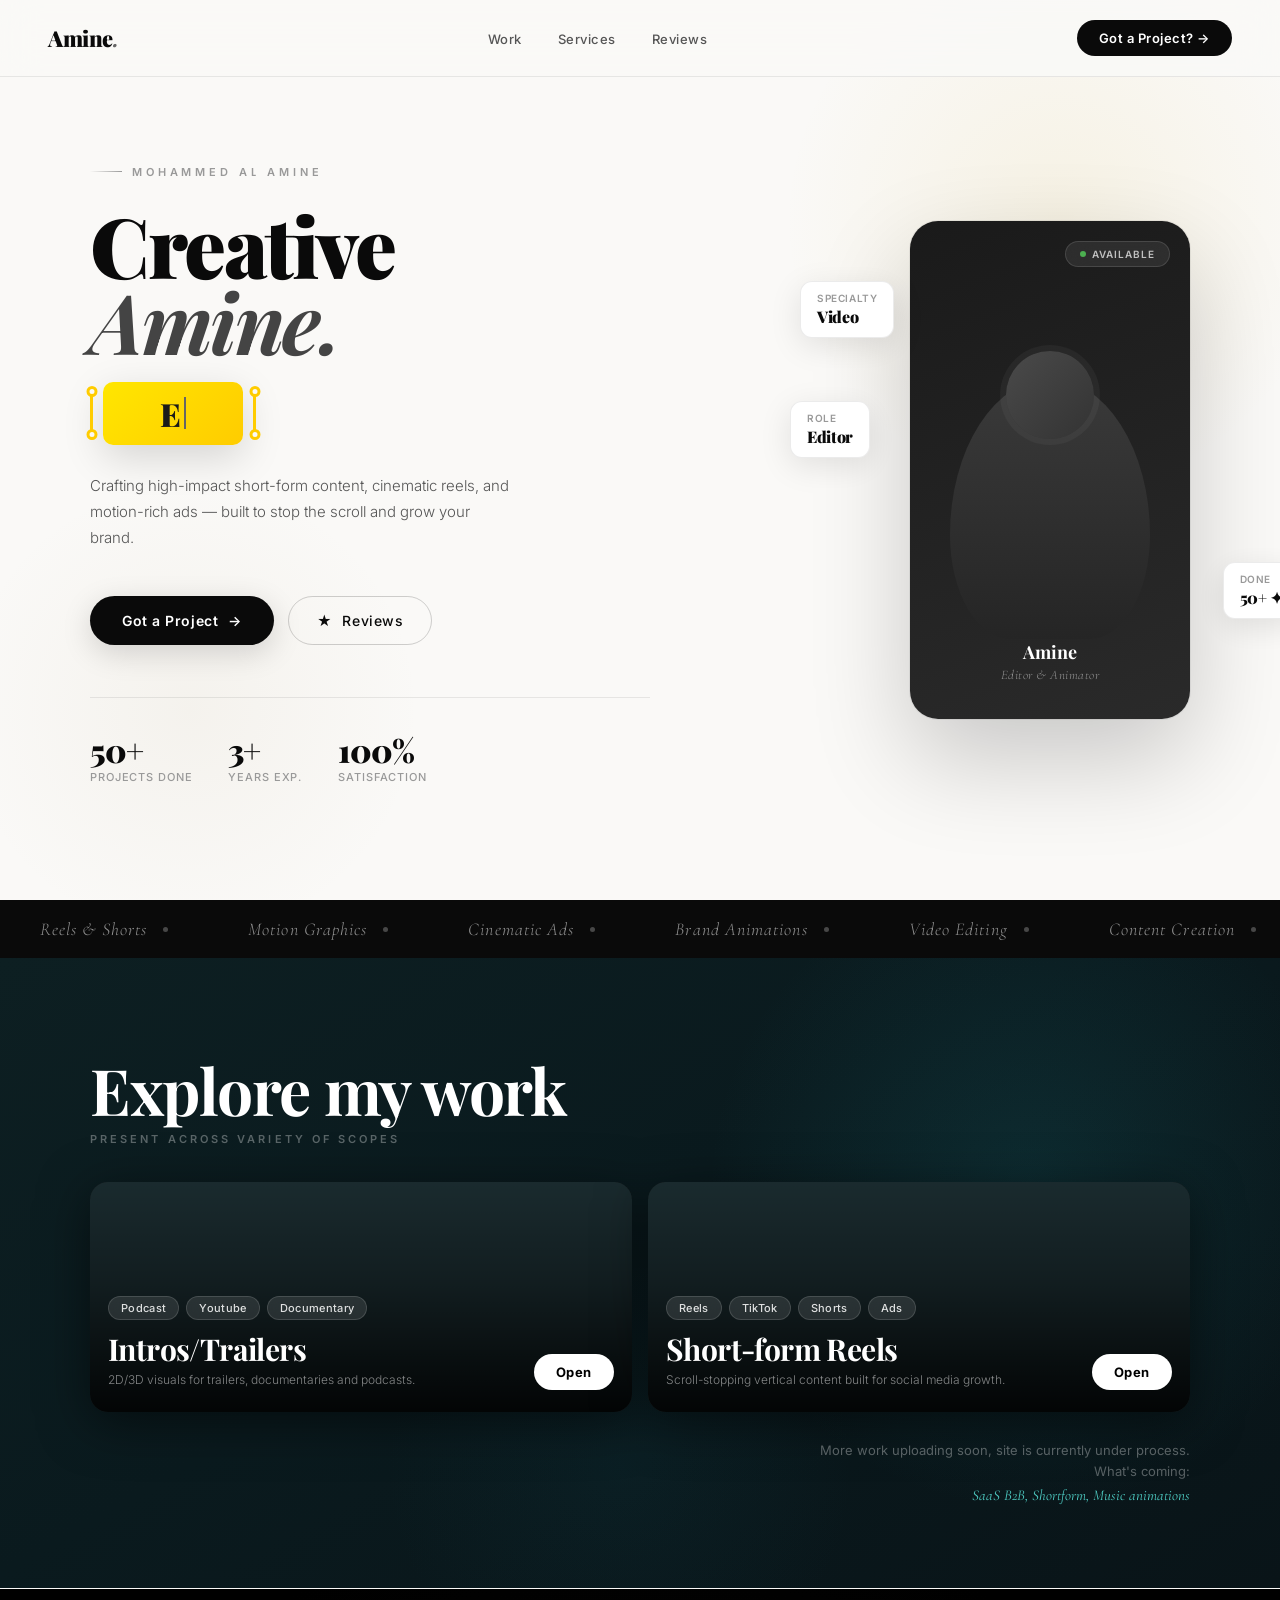
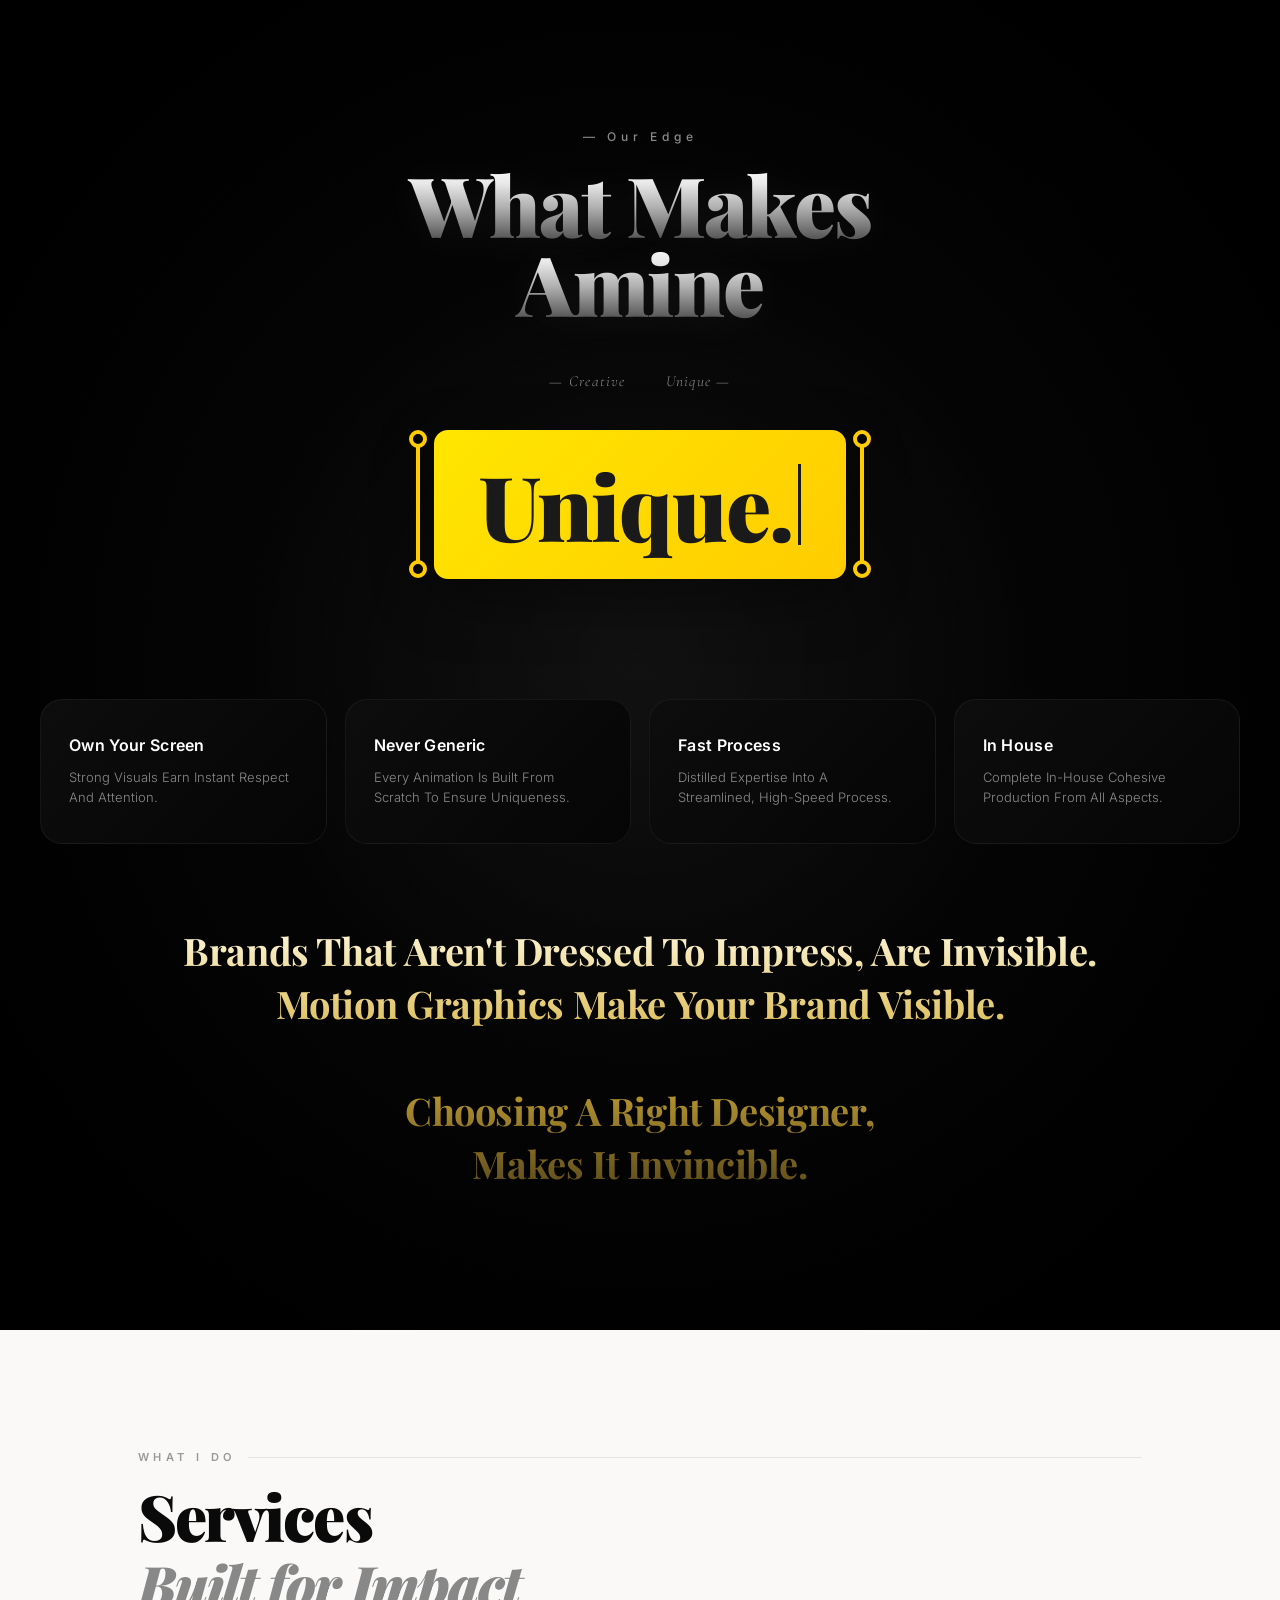
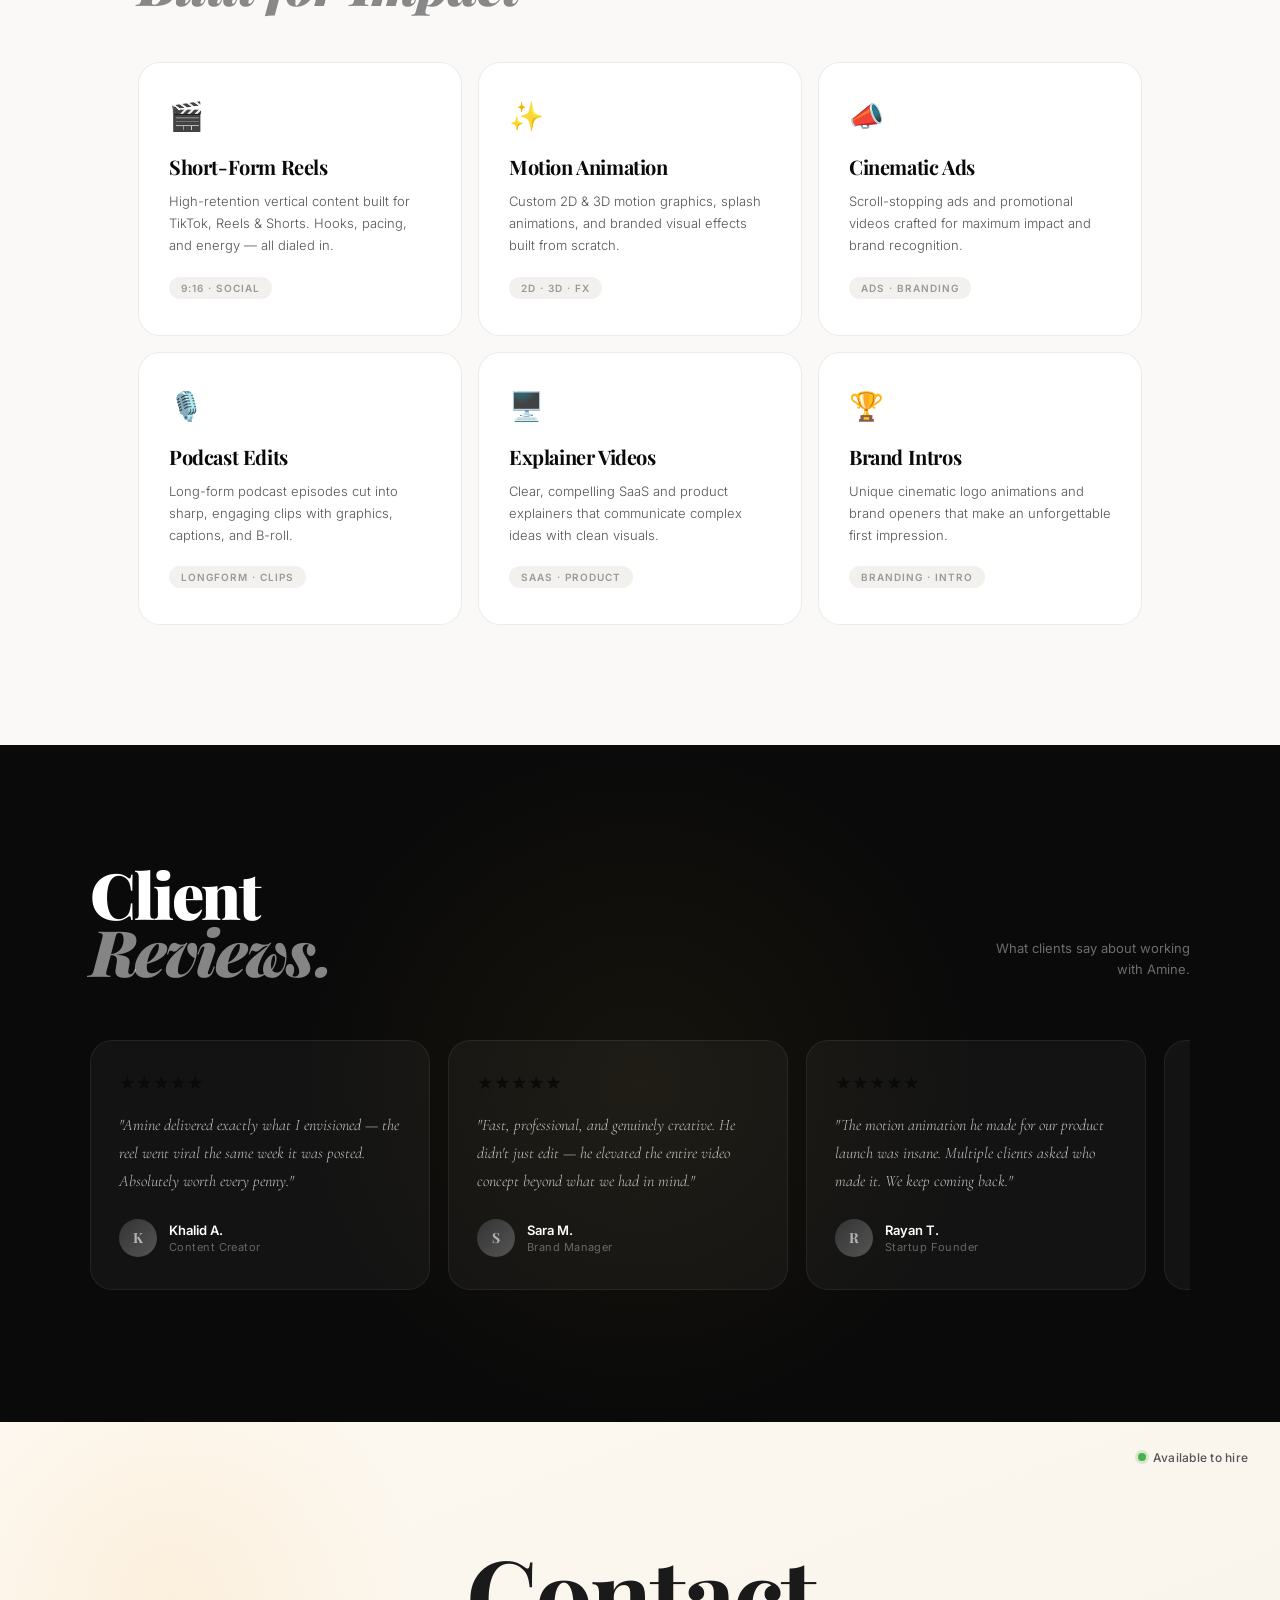
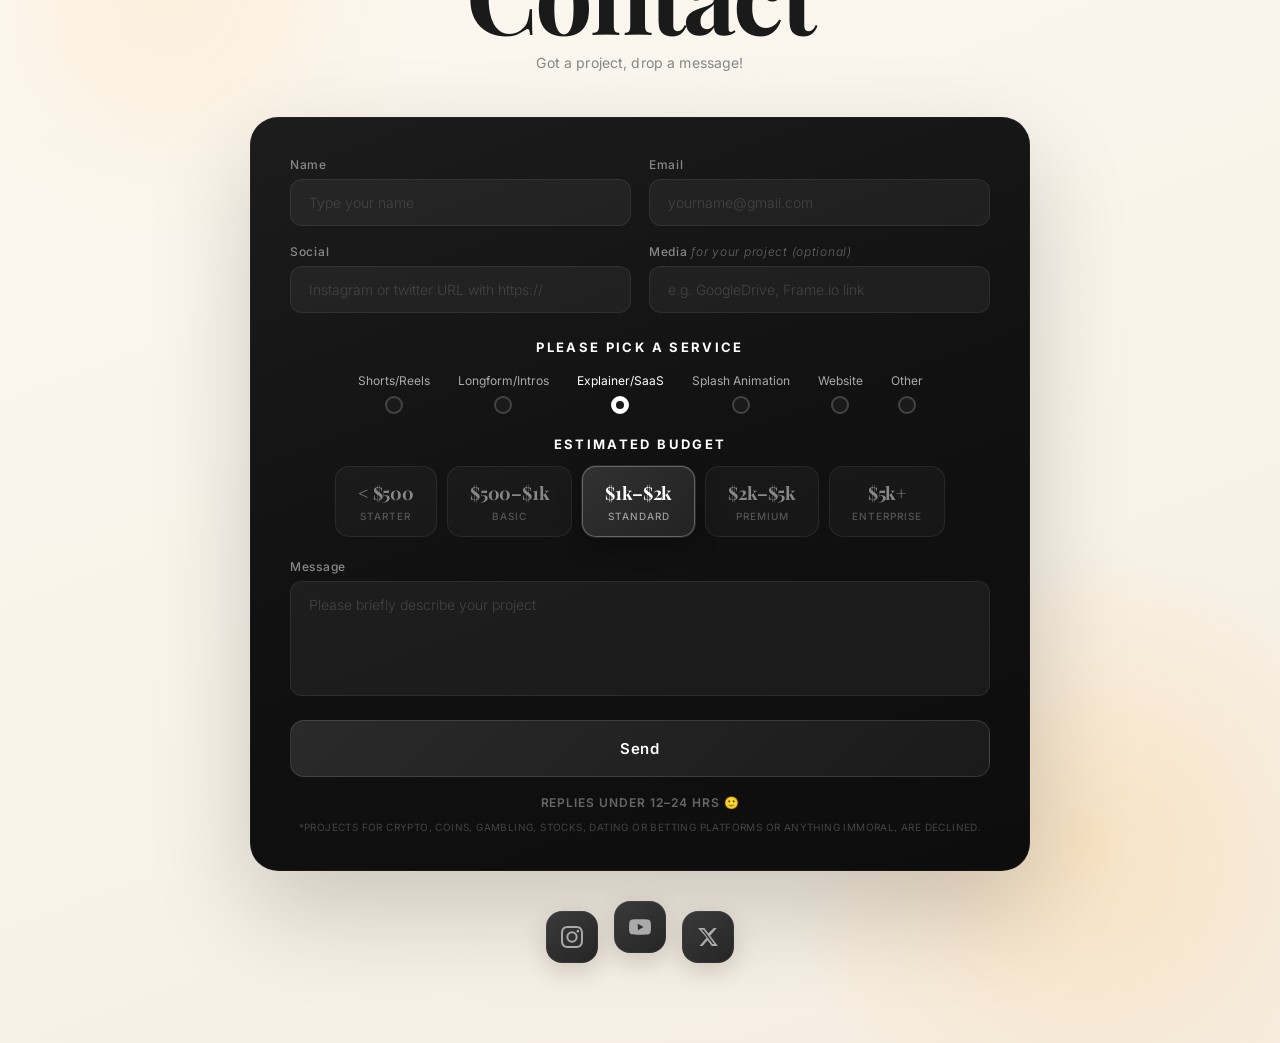
==== commit d5610581: "index.html" ====
--- a/lab/index.html
+++ b/lab/index.html
@@ -492,6 +492,62 @@
   .section-divider {
     width: 100%; height: 1px;
     background: linear-gradient(90deg, transparent, rgba(0,0,0,0.08), transparent);
+  }
+
+  /* ── HERO ROLE BOX (نفس تصميم all1 لكن أصغر) ── */
+  .hero-role-box-wrap {
+    display: inline-flex;
+    align-items: center;
+    gap: 10px;
+    margin-bottom: 28px;
+    position: relative;
+  }
+  .hero-mech-line {
+    width: 3px;
+    height: 60px;
+    position: relative;
+    transition: height 0.5s cubic-bezier(0.175,0.885,0.32,1.275);
+  }
+  .hero-mech-dot {
+    position: absolute;
+    width: 11px; height: 11px;
+    background: #faf9f7;
+    border: 3px solid currentColor;
+    border-radius: 50%;
+    left: 50%;
+    transform: translateX(-50%);
+  }
+  .hero-dot-top { top: -5px; }
+  .hero-dot-bottom { bottom: -5px; }
+  .hero-role-box {
+    padding: 10px 28px;
+    font-family: var(--title-font);
+    font-size: clamp(20px, 2.5vw, 32px);
+    font-weight: 900;
+    letter-spacing: -0.02em;
+    border-radius: 10px;
+    min-width: 140px;
+    display: flex;
+    align-items: center;
+    justify-content: center;
+    box-shadow: 0 12px 40px rgba(0,0,0,0.15);
+    transition: all 0.6s ease;
+  }
+  /* Hero role themes */
+  .hero-role-wrap-unique .hero-mech-line { background: #ffcc00; color: #ffcc00; }
+  .hero-role-wrap-unique .hero-role-box {
+    background: linear-gradient(135deg, #ffe600 0%, #ffcc00 100%);
+    color: #1a1a1a;
+  }
+  .hero-role-wrap-creative .hero-mech-line { background: #4a34f3; color: #4a34f3; }
+  .hero-role-wrap-creative .hero-role-box {
+    background: linear-gradient(135deg, #b19fff 0%, #4a34f3 100%);
+    color: #fff;
+  }
+  .hero-role-wrap-different .hero-mech-line { background: #e65100; color: #e65100; }
+  .hero-role-wrap-different .hero-role-box {
+    background: linear-gradient(135deg, #ff9d6e 0%, #e65100 100%);
+    color: #fff;
   }
 
   /* ── MARQUEE STRIP ── */
@@ -995,9 +1051,427 @@
     .explore-cards { flex-direction: column; }
     .explore-coming { text-align: center; }
   }
+  /* ── ALL1: FINAL SHOWCASE ── */
+  .final-showcase-section {
+    background: radial-gradient(ellipse at center, #0a0a0a 0%, #000 80%);
+    padding: 140px 20px;
+    text-align: center;
+    color: #fff;
+    font-family: var(--body-font);
+    position: relative;
+    overflow: hidden;
+  }
+  .final-showcase-section::before {
+    content: '';
+    position: absolute;
+    top: 50%; left: 50%;
+    width: 800px; height: 800px;
+    background: radial-gradient(circle, rgba(255,255,255,0.03), transparent 70%);
+    transform: translate(-50%,-50%);
+    pointer-events: none;
+  }
+  .fss-eyebrow {
+    font-size: 12px;
+    letter-spacing: 0.4em;
+    color: #8a8a8a;
+    margin-bottom: 20px;
+    font-weight: 500;
+    position: relative;
+    z-index: 2;
+  }
+  .fss-title {
+    font-family: var(--title-font);
+    font-weight: 900;
+    letter-spacing: -0.02em;
+    line-height: 0.95;
+    font-size: clamp(45px,6.5vw,90px);
+    margin-bottom: 50px;
+    position: relative;
+    z-index: 2;
+  }
+  .fss-gradient-line {
+    display: block;
+    background: linear-gradient(180deg,#ffffff 0%,#e8e8e8 25%,#b0b0b0 55%,#4a4a4a 100%);
+    -webkit-background-clip: text;
+    background-clip: text;
+    -webkit-text-fill-color: transparent;
+    filter: drop-shadow(0 2px 20px rgba(255,255,255,0.06));
+  }
+  .fss-creative-labels {
+    display: flex;
+    justify-content: center;
+    gap: 40px;
+    margin-bottom: 10px;
+    position: relative;
+    z-index: 2;
+  }
+  .fss-creative-label {
+    font-family: 'Cormorant Garamond','Playfair Display',serif;
+    font-style: italic;
+    font-weight: 300;
+    letter-spacing: 0.08em;
+    font-size: clamp(13px,1.2vw,17px);
+    color: #8a8a8a;
+    display: inline-block;
+  }
+  .mechanical-wrapper {
+    display: inline-flex;
+    align-items: center;
+    justify-content: center;
+    position: relative;
+    margin: 30px 0 60px;
+    z-index: 2;
+  }
+  .vertical-mechanical-line {
+    width: 4px;
+    height: 100px;
+    position: relative;
+    transition: all 0.5s cubic-bezier(0.175,0.885,0.32,1.275);
+  }
+  .large-dot {
+    position: absolute;
+    width: 18px; height: 18px;
+    background: #000;
+    border: 4px solid currentColor;
+    border-radius: 50%;
+    left: 50%;
+    transform: translateX(-50%);
+  }
+  .dot-top { top: -9px; }
+  .dot-bottom { bottom: -9px; }
+  .dynamic-box-container {
+    padding: 15px 45px;
+    font-family: var(--title-font);
+    font-size: clamp(40px,7vw,95px);
+    font-weight: 900;
+    letter-spacing: -0.02em;
+    transition: all 0.6s ease;
+    border-radius: 14px;
+    margin: 0 14px;
+    min-width: 200px;
+    display: flex;
+    align-items: center;
+    justify-content: center;
+    box-shadow: 0 20px 60px rgba(0,0,0,0.4);
+  }
+  .theme-unique { color: #ffcc00; }
+  .theme-unique .dynamic-box-container { background: linear-gradient(135deg,#ffe600 0%,#ffcc00 100%); color: #1a1a1a; }
+  .theme-unique .vertical-mechanical-line { background: #ffcc00; }
+  .theme-creative { color: #4a34f3; }
+  .theme-creative .dynamic-box-container { background: linear-gradient(135deg,#b19fff 0%,#4a34f3 100%); color: #fff; }
+  .theme-creative .vertical-mechanical-line { background: #4a34f3; }
+  .theme-different { color: #e65100; }
+  .theme-different .dynamic-box-container { background: linear-gradient(135deg,#ff9d6e 0%,#e65100 100%); color: #fff; }
+  .theme-different .vertical-mechanical-line { background: #e65100; }
+  .fss-cursor {
+    display: inline-block;
+    width: 3px;
+    height: 0.9em;
+    background: currentColor;
+    margin-left: 6px;
+    animation: fss-blink 1s infinite;
+    vertical-align: middle;
+  }
+  @keyframes fss-blink { 50% { opacity: 0; } }
+  .feature-row {
+    display: flex;
+    justify-content: center;
+    gap: 18px;
+    max-width: 1200px;
+    margin: 60px auto;
+    position: relative;
+    z-index: 2;
+  }
+  .feature-box {
+    background: linear-gradient(135deg,#0d0d0d 0%,#050505 100%);
+    border: 1px solid rgba(255,255,255,0.06);
+    color: #fff;
+    padding: 35px 28px;
+    border-radius: 22px;
+    flex: 1;
+    text-align: left;
+    transition: transform 0.5s ease, border-color 0.5s ease, box-shadow 0.5s ease;
+  }
+  .feature-box:hover {
+    transform: translateY(-6px);
+    border-color: rgba(255,255,255,0.15);
+    box-shadow: 0 20px 50px rgba(0,0,0,0.5);
+  }
+  .feature-box h4 {
+    font-family: var(--body-font);
+    font-size: 16px;
+    font-weight: 600;
+    margin-bottom: 12px;
+    letter-spacing: 0.02em;
+  }
+  .feature-box p {
+    font-size: 13px;
+    color: #8a8a8a;
+    line-height: 1.6;
+    font-weight: 300;
+  }
+  .fss-quote-container {
+    margin-top: 80px;
+    position: relative;
+    z-index: 2;
+  }
+  .fss-gold-text {
+    font-family: var(--title-font);
+    background: linear-gradient(180deg,#fff8dc 0%,#d4af37 50%,#5c4a1a 100%);
+    -webkit-background-clip: text;
+    background-clip: text;
+    -webkit-text-fill-color: transparent;
+    font-size: clamp(22px,3.5vw,38px);
+    font-weight: 700;
+    line-height: 1.4;
+    letter-spacing: -0.01em;
+    filter: drop-shadow(0 2px 20px rgba(212,175,55,0.15));
+  }
+  @media (max-width: 768px) {
+    .feature-row { flex-direction: column; }
+    .mechanical-wrapper { flex-direction: column; gap: 20px; }
+    .vertical-mechanical-line { width: 100px; height: 4px; }
+    .large-dot { top: 50% !important; bottom: auto !important; transform: translate(-50%,-50%); }
+    .dot-top { left: 0 !important; }
+    .dot-bottom { left: 100% !important; }
+  }
+
+  /* ── CON: CONTACT SECTION ── */
+  .contact-section {
+    background: linear-gradient(160deg,#fdf8f0 0%,#faf5ec 40%,#f5ede0 100%);
+    padding: 120px 20px 80px;
+    text-align: center;
+    position: relative;
+    overflow: hidden;
+    min-height: 100vh;
+    display: flex;
+    flex-direction: column;
+    align-items: center;
+    justify-content: center;
+  }
+  .contact-section::before {
+    content: '';
+    position: absolute;
+    bottom: -100px; right: -100px;
+    width: 600px; height: 600px;
+    background: radial-gradient(circle, rgba(255,180,80,0.22) 0%, transparent 70%);
+    pointer-events: none;
+    border-radius: 50%;
+  }
+  .contact-section::after {
+    content: '';
+    position: absolute;
+    top: -80px; left: -80px;
+    width: 500px; height: 500px;
+    background: radial-gradient(circle, rgba(255,200,120,0.15) 0%, transparent 70%);
+    pointer-events: none;
+    border-radius: 50%;
+  }
+  .contact-available-badge {
+    position: absolute;
+    top: 28px; right: 32px;
+    display: flex; align-items: center; gap: 7px;
+    font-size: 12px;
+    color: #555;
+    font-family: var(--body-font);
+    font-weight: 500;
+    letter-spacing: 0.02em;
+    z-index: 10;
+  }
+  .contact-available-badge::before {
+    content: '';
+    width: 8px; height: 8px;
+    background: #4caf50;
+    border-radius: 50%;
+    box-shadow: 0 0 0 3px rgba(76,175,80,0.2);
+    animation: pulse-green 2s infinite;
+  }
+  @keyframes pulse-green {
+    0%,100% { box-shadow: 0 0 0 3px rgba(76,175,80,0.2); }
+    50% { box-shadow: 0 0 0 6px rgba(76,175,80,0.08); }
+  }
+  .contact-title-wrap { margin-bottom: 10px; position: relative; z-index: 2; }
+  .contact-title {
+    font-family: var(--title-font);
+    font-size: clamp(52px,8vw,110px);
+    font-weight: 700;
+    color: #1a1a1a;
+    letter-spacing: -0.03em;
+    line-height: 1;
+  }
+  .contact-subtitle-text {
+    font-family: var(--body-font);
+    font-size: 14px;
+    color: #888;
+    font-weight: 400;
+    margin-top: 10px;
+    letter-spacing: 0.01em;
+  }
+  .contact-card {
+    background: linear-gradient(160deg,#1c1c1c 0%,#111 50%,#0d0d0d 100%);
+    border-radius: 28px;
+    padding: 40px 40px 36px;
+    width: 100%;
+    max-width: 780px;
+    margin: 36px auto 0;
+    position: relative;
+    z-index: 2;
+    box-shadow: 0 40px 100px rgba(0,0,0,0.18), 0 0 0 1px rgba(255,255,255,0.04) inset;
+  }
+  .contact-grid-2 {
+    display: grid;
+    grid-template-columns: 1fr 1fr;
+    gap: 18px;
+    margin-bottom: 18px;
+  }
+  .contact-field-group {
+    display: flex;
+    flex-direction: column;
+    gap: 7px;
+    text-align: left;
+  }
+  .contact-field-group label {
+    font-size: 12px;
+    color: #888;
+    font-weight: 500;
+    letter-spacing: 0.06em;
+    font-family: var(--body-font);
+  }
+  .contact-field-group label em { font-style: italic; color: #666; font-weight: 300; }
+  .contact-field-group input,
+  .contact-field-group textarea {
+    background: rgba(255,255,255,0.05);
+    border: 1px solid rgba(255,255,255,0.07);
+    border-radius: 12px;
+    padding: 14px 18px;
+    color: #fff;
+    font-family: var(--body-font);
+    font-size: 14px;
+    font-weight: 300;
+    outline: none;
+    transition: border-color 0.3s ease, background 0.3s ease;
+    width: 100%;
+    resize: none;
+  }
+  .contact-field-group input::placeholder,
+  .contact-field-group textarea::placeholder { color: #444; }
+  .contact-field-group input:focus,
+  .contact-field-group textarea:focus {
+    border-color: rgba(255,255,255,0.18);
+    background: rgba(255,255,255,0.07);
+  }
+  .contact-service-section { margin: 26px 0 22px; text-align: center; }
+  .contact-service-title {
+    font-size: 13px;
+    font-weight: 700;
+    letter-spacing: 0.18em;
+    color: #fff;
+    margin-bottom: 18px;
+    font-family: var(--body-font);
+  }
+  .contact-services-row { display: flex; justify-content: center; gap: 28px; flex-wrap: wrap; }
+  .service-option { display: flex; flex-direction: column; align-items: center; gap: 8px; cursor: pointer; }
+  .service-option span { font-size: 12px; color: #aaa; font-family: var(--body-font); font-weight: 400; white-space: nowrap; }
+  .service-radio {
+    width: 18px; height: 18px;
+    border: 2px solid #444;
+    border-radius: 50%;
+    position: relative;
+    transition: border-color 0.3s;
+    cursor: pointer;
+    background: #1a1a1a;
+  }
+  .service-option.selected .service-radio { border-color: #fff; background: #fff; }
+  .service-option.selected .service-radio::after {
+    content: '';
+    position: absolute;
+    inset: 3px;
+    background: #1a1a1a;
+    border-radius: 50%;
+  }
+  .service-option.selected span { color: #fff; }
+  .contact-message-group { margin-bottom: 24px; }
+  .contact-budget-section { margin: 6px 0 22px; text-align: center; }
+  .budget-options-row { display: flex; justify-content: center; gap: 10px; flex-wrap: wrap; }
+  .budget-option {
+    display: flex;
+    flex-direction: column;
+    align-items: center;
+    gap: 5px;
+    padding: 14px 22px;
+    border-radius: 14px;
+    border: 1px solid rgba(255,255,255,0.07);
+    background: rgba(255,255,255,0.03);
+    cursor: pointer;
+    transition: all 0.3s cubic-bezier(0.22,1,0.36,1);
+    min-width: 100px;
+    position: relative;
+    overflow: hidden;
+  }
+  .budget-option::before {
+    content: '';
+    position: absolute; inset: 0;
+    background: linear-gradient(135deg,rgba(255,255,255,0.06),transparent);
+    opacity: 0;
+    transition: opacity 0.3s;
+  }
+  .budget-option:hover { border-color: rgba(255,255,255,0.16); background: rgba(255,255,255,0.06); transform: translateY(-3px); }
+  .budget-option:hover::before { opacity: 1; }
+  .budget-option.selected {
+    border-color: rgba(255,255,255,0.3);
+    background: rgba(255,255,255,0.08);
+    box-shadow: 0 0 0 1px rgba(255,255,255,0.1), 0 8px 24px rgba(0,0,0,0.3);
+  }
+  .budget-option.selected::before { opacity: 1; }
+  .budget-option.selected .budget-amount { color: #fff; }
+  .budget-option.selected .budget-label { color: rgba(255,255,255,0.55); }
+  .budget-amount { font-family: var(--title-font); font-size: 18px; font-weight: 700; color: #888; letter-spacing: -0.01em; transition: color 0.3s; }
+  .budget-label { font-family: var(--body-font); font-size: 10px; font-weight: 500; letter-spacing: 0.1em; color: #555; text-transform: uppercase; transition: color 0.3s; }
+  .contact-send-btn {
+    width: 100%;
+    padding: 18px;
+    background: linear-gradient(135deg,#2a2a2a 0%,#1a1a1a 100%);
+    border: 1px solid rgba(255,255,255,0.12);
+    border-radius: 14px;
+    color: #fff;
+    font-size: 15px;
+    font-weight: 600;
+    letter-spacing: 0.04em;
+    cursor: pointer;
+    font-family: var(--body-font);
+    transition: all 0.4s ease;
+    position: relative;
+    overflow: hidden;
+  }
+  .contact-send-btn::before {
+    content: '';
+    position: absolute; inset: 0;
+    background: linear-gradient(135deg,rgba(255,255,255,0.08),transparent);
+    opacity: 0;
+    transition: opacity 0.4s;
+  }
+  .contact-send-btn:hover { transform: translateY(-2px); border-color: rgba(255,255,255,0.22); box-shadow: 0 12px 40px rgba(0,0,0,0.4); }
+  .contact-send-btn:hover::before { opacity: 1; }
+  .contact-replies-note { font-size: 12px; color: #666; margin-top: 18px; font-family: var(--body-font); letter-spacing: 0.08em; font-weight: 600; }
+  .contact-disclaimer { font-size: 10px; color: #444; margin-top: 10px; font-family: var(--body-font); letter-spacing: 0.04em; line-height: 1.5; }
+  .contact-socials { display: flex; justify-content: center; align-items: flex-end; gap: 16px; margin-top: 40px; position: relative; z-index: 2; }
+  .social-icon-btn {
+    width: 52px; height: 52px;
+    background: linear-gradient(145deg,#3a3a3a,#252525);
+    border-radius: 16px;
+    display: flex; align-items: center; justify-content: center;
+    cursor: pointer;
+    transition: all 0.4s ease;
+    box-shadow: 0 8px 24px rgba(0,0,0,0.15), 0 0 0 1px rgba(255,255,255,0.05) inset;
+    text-decoration: none;
+  }
+  .social-icon-btn:nth-child(2) { transform: translateY(-10px); }
+  .social-icon-btn:hover { transform: translateY(-6px) scale(1.06); box-shadow: 0 16px 36px rgba(0,0,0,0.25); }
+  .social-icon-btn:nth-child(2):hover { transform: translateY(-16px) scale(1.06); }
+  .social-icon-btn svg { width: 22px; height: 22px; fill: #aaa; transition: fill 0.3s; }
+  .social-icon-btn:hover svg { fill: #fff; }
+
 </style>
-</head>
-<body>
 
 <!-- ── NAVBAR ── -->
 <nav>
@@ -1023,11 +1497,19 @@
         <span class="last">Amine.</span>
       </h1>
 
-      <div class="hero-role-wrap fade-up d2">
-        <div class="role-dash"></div>
-        <p class="hero-role">
-          <span id="roleText">Video Editor</span><span class="role-cursor"></span>
-        </p>
+      <!-- سكشن 1: ROLE BOX — نفس تصميم all1 -->
+      <div class="hero-role-box-wrap fade-up d2" id="heroRoleWrapper">
+        <div class="hero-mech-line" id="heroLineLeft">
+          <div class="hero-mech-dot hero-dot-top"></div>
+          <div class="hero-mech-dot hero-dot-bottom"></div>
+        </div>
+        <div class="hero-role-box" id="heroRoleBox">
+          <span id="roleText">Editor</span><span class="role-cursor"></span>
+        </div>
+        <div class="hero-mech-line" id="heroLineRight">
+          <div class="hero-mech-dot hero-dot-top"></div>
+          <div class="hero-mech-dot hero-dot-bottom"></div>
+        </div>
       </div>
 
       <p class="hero-desc fade-up d3">
@@ -1156,6 +1638,60 @@
 <div id="circleReveal">
   <iframe id="revealFrame" src="about:blank"></iframe>
 </div>
+
+<!-- ── ALL1: WHAT MAKES AMINE ── -->
+<div class="section-divider" style="background:linear-gradient(90deg,transparent,rgba(255,255,255,0.08),transparent);"></div>
+<section class="final-showcase-section" id="edge">
+  <div class="fss-eyebrow fade-up">— Our Edge</div>
+  <h2 class="fss-title fade-up d1">
+    <span class="fss-gradient-line">What Makes</span>
+    <span class="fss-gradient-line">Amine</span>
+  </h2>
+  <div class="fss-creative-labels fade-up d2">
+    <span class="fss-creative-label">— Creative</span>
+    <span class="fss-creative-label">Unique —</span>
+  </div>
+  <div class="mechanical-wrapper theme-unique fade-up d2" id="mainWrapper">
+    <div class="vertical-mechanical-line" id="lineLeft">
+      <div class="large-dot dot-top"></div>
+      <div class="large-dot dot-bottom"></div>
+    </div>
+    <div class="dynamic-box-container" id="typewriterBox">
+      <span id="dynamicText">Unique</span><span class="fss-cursor"></span>
+    </div>
+    <div class="vertical-mechanical-line" id="lineRight">
+      <div class="large-dot dot-top"></div>
+      <div class="large-dot dot-bottom"></div>
+    </div>
+  </div>
+  <div class="feature-row">
+    <div class="feature-box fade-up d1">
+      <h4>Own Your Screen</h4>
+      <p>Strong Visuals Earn Instant Respect And Attention.</p>
+    </div>
+    <div class="feature-box fade-up d2">
+      <h4>Never Generic</h4>
+      <p>Every Animation Is Built From Scratch To Ensure Uniqueness.</p>
+    </div>
+    <div class="feature-box fade-up d3">
+      <h4>Fast Process</h4>
+      <p>Distilled Expertise Into A Streamlined, High-Speed Process.</p>
+    </div>
+    <div class="feature-box fade-up d4">
+      <h4>In House</h4>
+      <p>Complete In-House Cohesive Production From All Aspects.</p>
+    </div>
+  </div>
+  <div class="fss-quote-container">
+    <p class="fss-gold-text fade-up">
+      Brands That Aren't Dressed To Impress, Are Invisible.<br>
+      Motion Graphics Make Your Brand Visible.<br><br>
+      Choosing A Right Designer,<br>
+      Makes It Invincible.
+    </p>
+  </div>
+</section>
+
 <section class="services-section" id="services">
   <p class="section-label fade-up">What I Do</p>
   <h2 class="fade-up d1" style="font-family:var(--title-font);font-size:clamp(38px,5vw,66px);font-weight:900;letter-spacing:-0.03em;line-height:1;margin-bottom:0;">
@@ -1266,23 +1802,97 @@
   </div>
 </section>
 
-<!-- ── FOOTER ── -->
-<footer>
-  <p class="footer-name">Amine<span>.</span></p>
-  <p class="footer-tagline">Video Editor & Motion Animator</p>
-  <div class="footer-socials">
-    <a href="#" class="fsoc" aria-label="Instagram">
+<!-- ── CON: CONTACT ── -->
+<section class="contact-section" id="contact">
+  <div class="contact-available-badge">Available to hire</div>
+  <div class="contact-title-wrap">
+    <h2 class="contact-title">Contact</h2>
+    <p class="contact-subtitle-text">Got a project, drop a message!</p>
+  </div>
+  <div class="contact-card">
+    <div class="contact-grid-2">
+      <div class="contact-field-group">
+        <label>Name</label>
+        <input type="text" placeholder="Type your name">
+      </div>
+      <div class="contact-field-group">
+        <label>Email</label>
+        <input type="email" placeholder="yourname@gmail.com">
+      </div>
+    </div>
+    <div class="contact-grid-2" style="margin-bottom:22px;">
+      <div class="contact-field-group">
+        <label>Social</label>
+        <input type="text" placeholder="Instagram or twitter URL with https://">
+      </div>
+      <div class="contact-field-group">
+        <label>Media <em>for your project (optional)</em></label>
+        <input type="text" placeholder="e.g. GoogleDrive, Frame.io link">
+      </div>
+    </div>
+    <div class="contact-service-section">
+      <p class="contact-service-title">PLEASE PICK A SERVICE</p>
+      <div class="contact-services-row" id="servicesRow">
+        <div class="service-option" data-service="Shorts/Reels"><span>Shorts/Reels</span><div class="service-radio"></div></div>
+        <div class="service-option" data-service="Longform/Intros"><span>Longform/Intros</span><div class="service-radio"></div></div>
+        <div class="service-option selected" data-service="Explainer/SaaS"><span>Explainer/SaaS</span><div class="service-radio"></div></div>
+        <div class="service-option" data-service="Splash Animation"><span>Splash Animation</span><div class="service-radio"></div></div>
+        <div class="service-option" data-service="Website"><span>Website</span><div class="service-radio"></div></div>
+        <div class="service-option" data-service="Other"><span>Other</span><div class="service-radio"></div></div>
+      </div>
+    </div>
+    <div class="contact-budget-section">
+      <p class="contact-service-title" style="margin-bottom:14px;">ESTIMATED BUDGET</p>
+      <div class="budget-options-row" id="budgetRow">
+        <div class="budget-option" data-budget="< $500"><span class="budget-amount">&#60; $500</span><span class="budget-label">Starter</span></div>
+        <div class="budget-option" data-budget="$500–$1k"><span class="budget-amount">$500–$1k</span><span class="budget-label">Basic</span></div>
+        <div class="budget-option selected" data-budget="$1k–$2k"><span class="budget-amount">$1k–$2k</span><span class="budget-label">Standard</span></div>
+        <div class="budget-option" data-budget="$2k–$5k"><span class="budget-amount">$2k–$5k</span><span class="budget-label">Premium</span></div>
+        <div class="budget-option" data-budget="$5k+"><span class="budget-amount">$5k+</span><span class="budget-label">Enterprise</span></div>
+      </div>
+    </div>
+    <div class="contact-field-group contact-message-group">
+      <label>Message</label>
+      <textarea rows="5" placeholder="Please briefly describe your project"></textarea>
+    </div>
+    <button class="contact-send-btn" onclick="handleContactSend(this)">Send</button>
+    <p class="contact-replies-note">REPLIES UNDER 12–24 HRS 🙂</p>
+    <p class="contact-disclaimer">*PROJECTS FOR CRYPTO, COINS, GAMBLING, STOCKS, DATING OR BETTING PLATFORMS OR ANYTHING IMMORAL, ARE DECLINED.</p>
+  </div>
+  <div class="contact-socials">
+    <a href="https://www.instagram.com/adamou_moh_al_amine/" class="social-icon-btn" aria-label="Instagram" target="_blank">
       <svg viewBox="0 0 24 24"><path d="M12 2.163c3.204 0 3.584.012 4.85.07 3.252.148 4.771 1.691 4.919 4.919.058 1.265.069 1.645.069 4.849 0 3.205-.012 3.584-.069 4.849-.149 3.225-1.664 4.771-4.919 4.919-1.266.058-1.644.07-4.85.07-3.204 0-3.584-.012-4.849-.07-3.26-.149-4.771-1.699-4.919-4.92-.058-1.265-.07-1.644-.07-4.849 0-3.204.013-3.583.07-4.849.149-3.227 1.664-4.771 4.919-4.919 1.266-.057 1.645-.069 4.849-.069zM12 0C8.741 0 8.333.014 7.053.072 2.695.272.273 2.69.073 7.052.014 8.333 0 8.741 0 12c0 3.259.014 3.668.072 4.948.2 4.358 2.618 6.78 6.98 6.98C8.333 23.986 8.741 24 12 24c3.259 0 3.668-.014 4.948-.072 4.354-.2 6.782-2.618 6.979-6.98.059-1.28.073-1.689.073-4.948 0-3.259-.014-3.667-.072-4.947-.196-4.354-2.617-6.78-6.979-6.98C15.668.014 15.259 0 12 0zm0 5.838a6.162 6.162 0 100 12.324 6.162 6.162 0 000-12.324zM12 16a4 4 0 110-8 4 4 0 010 8zm6.406-11.845a1.44 1.44 0 100 2.881 1.44 1.44 0 000-2.881z"/></svg>
     </a>
-    <a href="#" class="fsoc" aria-label="YouTube">
+    <a href="https://www.youtube.com/@Adamou_Amine_Mohammed_Al_Amine" class="social-icon-btn" aria-label="YouTube" target="_blank">
       <svg viewBox="0 0 24 24"><path d="M23.495 6.205a3.007 3.007 0 00-2.088-2.088c-1.87-.501-9.396-.501-9.396-.501s-7.507-.01-9.396.501A3.007 3.007 0 00.527 6.205a31.247 31.247 0 00-.522 5.805 31.247 31.247 0 00.522 5.783 3.007 3.007 0 002.088 2.088c1.868.502 9.396.502 9.396.502s7.506 0 9.396-.502a3.007 3.007 0 002.088-2.088 31.247 31.247 0 00.5-5.783 31.247 31.247 0 00-.5-5.805zM9.609 15.601V8.408l6.264 3.602z"/></svg>
     </a>
-    <a href="#" class="fsoc" aria-label="X">
+    <a href="https://x.com/Amine_art777" class="social-icon-btn" aria-label="X" target="_blank">
       <svg viewBox="0 0 24 24"><path d="M18.244 2.25h3.308l-7.227 8.26 8.502 11.24H16.17l-4.714-6.231-5.401 6.231H2.748l7.73-8.835L1.254 2.25H8.08l4.253 5.622zm-1.161 17.52h1.833L7.084 4.126H5.117z"/></svg>
     </a>
   </div>
-  <p class="footer-copy">© 2025 Amine · All rights reserved</p>
-</footer>
+</section>
+
+<script>
+  /* ── BUDGET & SERVICE PICKERS ── */
+  document.getElementById('budgetRow').addEventListener('click', e => {
+    const opt = e.target.closest('.budget-option');
+    if (!opt) return;
+    document.querySelectorAll('.budget-option').forEach(o => o.classList.remove('selected'));
+    opt.classList.add('selected');
+  });
+  document.getElementById('servicesRow').addEventListener('click', e => {
+    const opt = e.target.closest('.service-option');
+    if (!opt) return;
+    document.querySelectorAll('.service-option').forEach(o => o.classList.remove('selected'));
+    opt.classList.add('selected');
+  });
+  function handleContactSend(btn) {
+    btn.textContent = 'Sent ✓';
+    btn.style.background = 'linear-gradient(135deg,#1a3a1a 0%,#0d200d 100%)';
+    btn.style.borderColor = 'rgba(76,175,80,0.3)';
+    setTimeout(() => { btn.textContent = 'Send'; btn.style.background = ''; btn.style.borderColor = ''; }, 3000);
+  }
+</script>
 
 <script>
   /* ── FADE UP OBSERVER ── */
@@ -1296,27 +1906,73 @@
     document.querySelectorAll('.hero .fade-up').forEach(el => el.classList.add('visible'));
   });
 
-  /* ── ROLE TYPEWRITER ── */
-  const roles = ['Video Editor', 'Motion Animator', 'Content Creator', 'Visual Storyteller'];
-  let ri = 0;
-  const roleEl = document.getElementById('roleText');
-
-  async function typeRole() {
-    const word = roles[ri % roles.length];
-    roleEl.textContent = '';
-    for (const ch of word) {
-      roleEl.textContent += ch;
-      await new Promise(r => setTimeout(r, 90));
+  /* ── ROLE TYPEWRITER (mechanical box style) ── */
+  const heroRoles = [
+    { text: 'Editor',    theme: 'hero-role-wrap-unique' },
+    { text: 'Animator',  theme: 'hero-role-wrap-creative' },
+    { text: 'Creator',   theme: 'hero-role-wrap-different' },
+  ];
+  let heroRoleIdx = 0;
+  const heroRoleEl = document.getElementById('roleText');
+  const heroBoxWrap = document.getElementById('heroRoleWrapper');
+  const heroLineL = document.getElementById('heroLineLeft');
+  const heroLineR = document.getElementById('heroLineRight');
+
+  async function typeHeroRole() {
+    const data = heroRoles[heroRoleIdx];
+    heroBoxWrap.className = `hero-role-box-wrap fade-up d2 ${data.theme}`;
+    heroLineL.style.height = '72px';
+    heroLineR.style.height = '72px';
+    heroRoleEl.textContent = '';
+    for (const ch of data.text) {
+      heroRoleEl.textContent += ch;
+      await new Promise(r => setTimeout(r, 110));
     }
     await new Promise(r => setTimeout(r, 2400));
-    while (roleEl.textContent.length > 0) {
-      roleEl.textContent = roleEl.textContent.slice(0, -1);
-      await new Promise(r => setTimeout(r, 55));
+    heroLineL.style.height = '44px';
+    heroLineR.style.height = '44px';
+    while (heroRoleEl.textContent.length > 0) {
+      heroRoleEl.textContent = heroRoleEl.textContent.slice(0,-1);
+      await new Promise(r => setTimeout(r, 65));
     }
-    ri++;
-    typeRole();
-  }
-  typeRole();
+    heroRoleIdx = (heroRoleIdx + 1) % heroRoles.length;
+    typeHeroRole();
+  }
+  typeHeroRole();
+
+  /* ── ALL1: MECHANICAL TYPEWRITER ── */
+  const wordsData = [
+    { text: 'Unique.',    theme: 'theme-unique' },
+    { text: 'Creative.',  theme: 'theme-creative' },
+    { text: 'Different.', theme: 'theme-different' }
+  ];
+  let currentWordIdx = 0;
+  const dText    = document.getElementById('dynamicText');
+  const dWrapper = document.getElementById('mainWrapper');
+  const lSide    = document.getElementById('lineLeft');
+  const rSide    = document.getElementById('lineRight');
+
+  async function startMechanicalTyping() {
+    const data = wordsData[currentWordIdx];
+    dWrapper.className = `mechanical-wrapper ${data.theme} visible`;
+    lSide.style.height = '130px';
+    rSide.style.height = '130px';
+    dText.innerText = '';
+    for (const char of data.text) {
+      dText.innerText += char;
+      await new Promise(r => setTimeout(r, 130));
+    }
+    await new Promise(r => setTimeout(r, 2200));
+    lSide.style.height = '70px';
+    rSide.style.height = '70px';
+    while (dText.innerText.length > 0) {
+      dText.innerText = dText.innerText.slice(0,-1);
+      await new Promise(r => setTimeout(r, 80));
+    }
+    currentWordIdx = (currentWordIdx + 1) % wordsData.length;
+    startMechanicalTyping();
+  }
+  window.addEventListener('load', startMechanicalTyping);
 
   /* ── MARQUEE BUILD ── */
   const marqueeItems = [
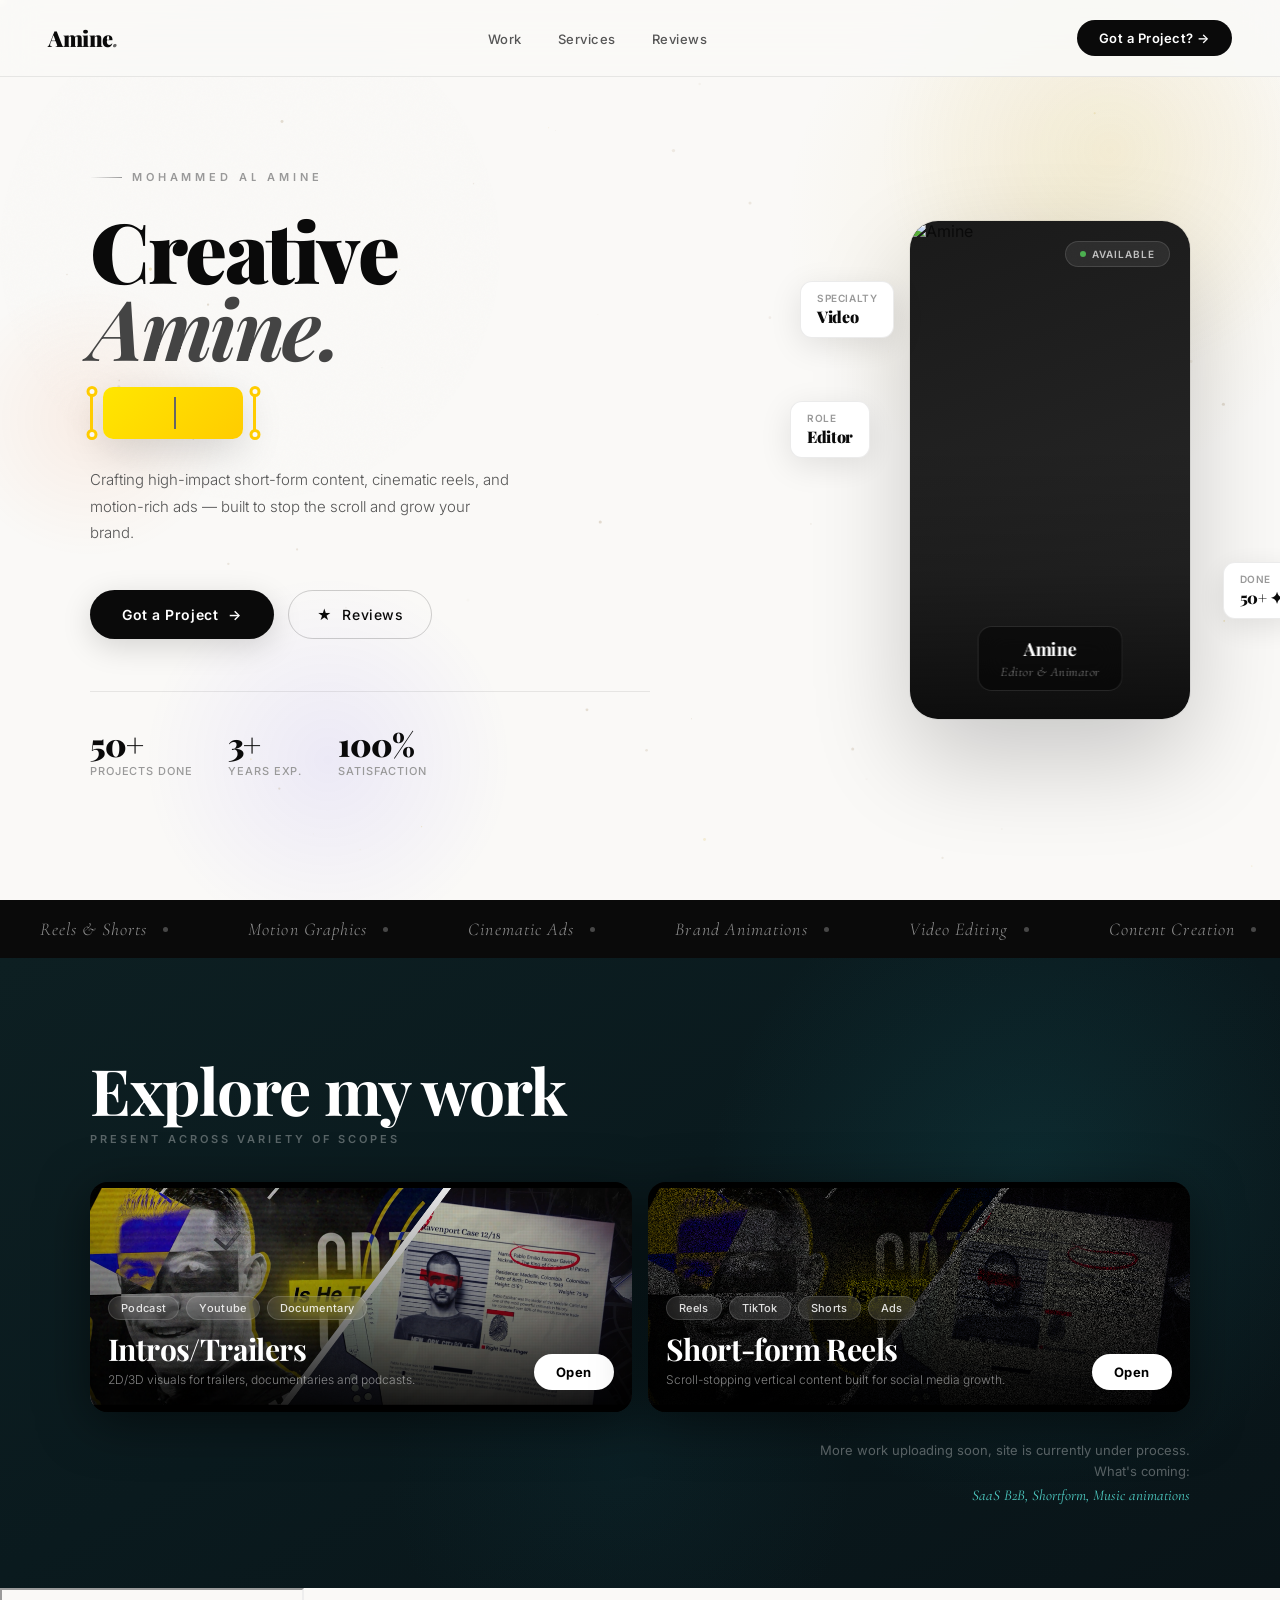
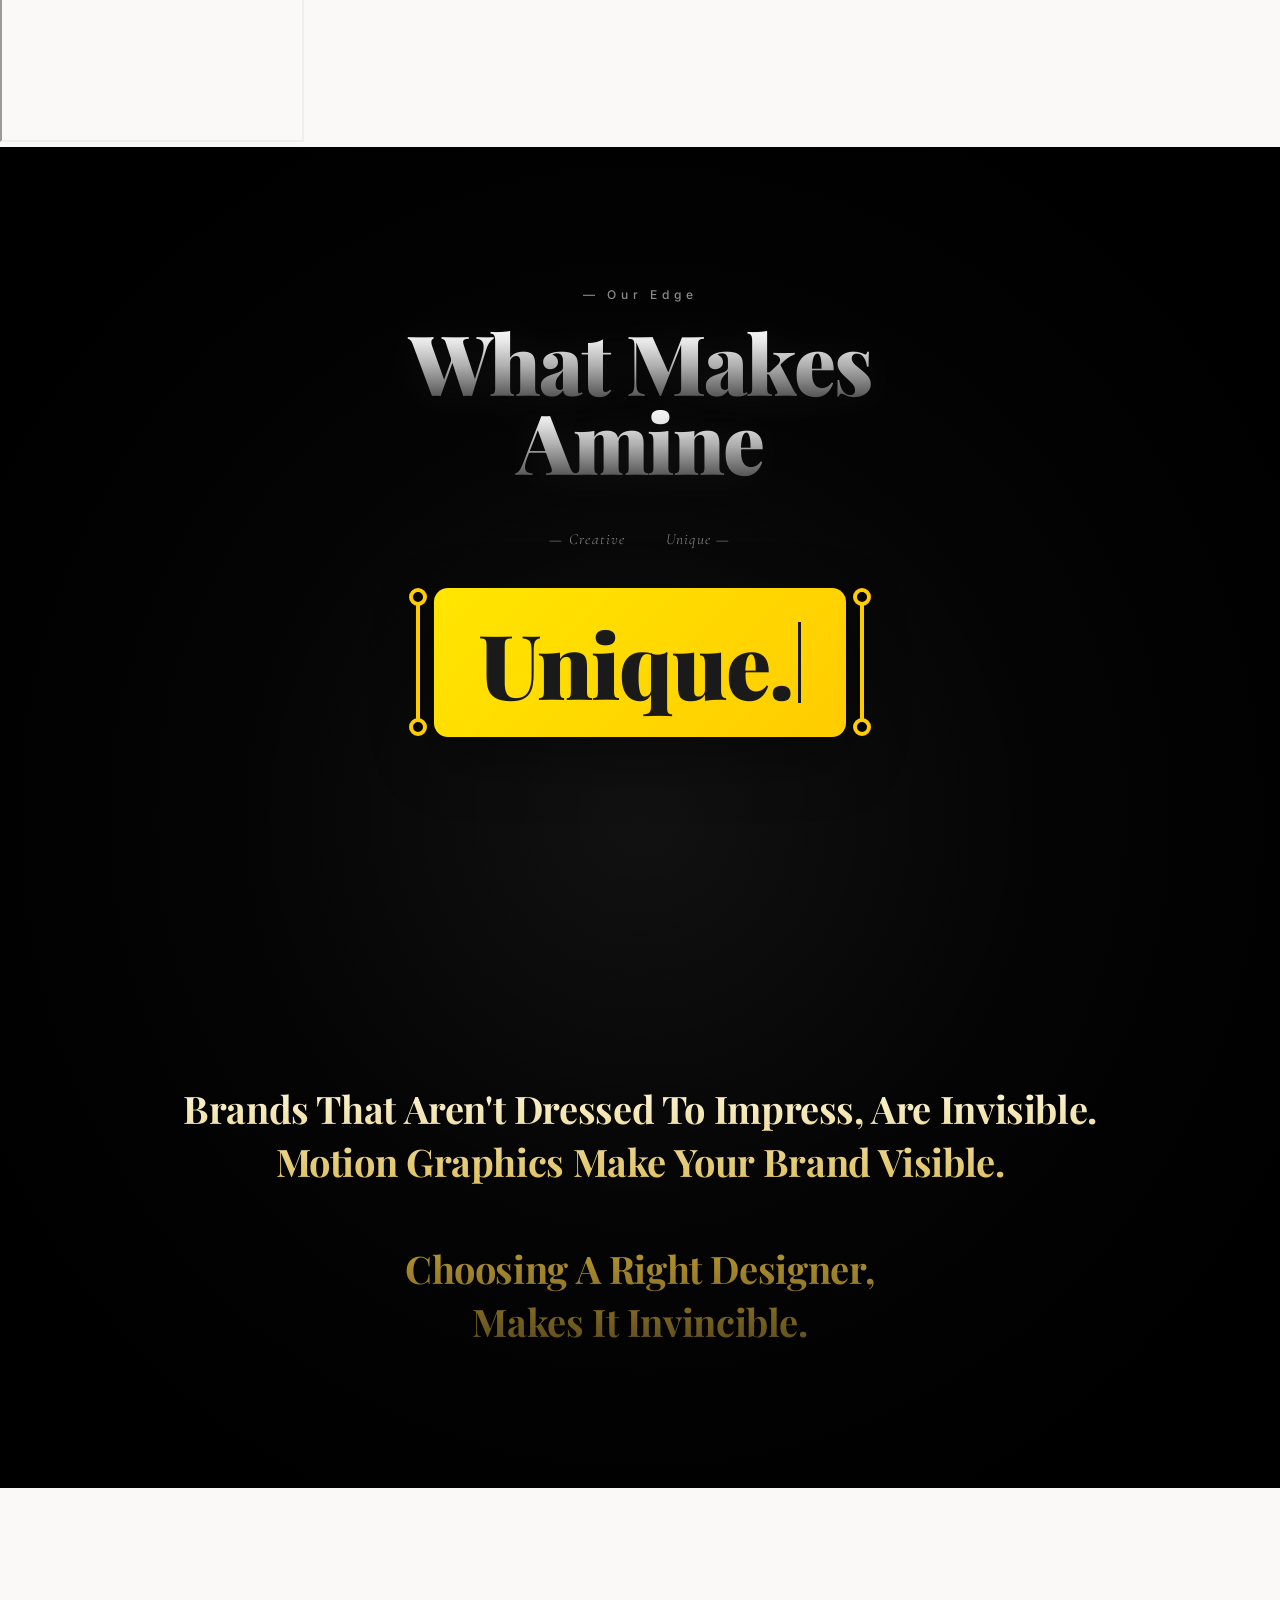
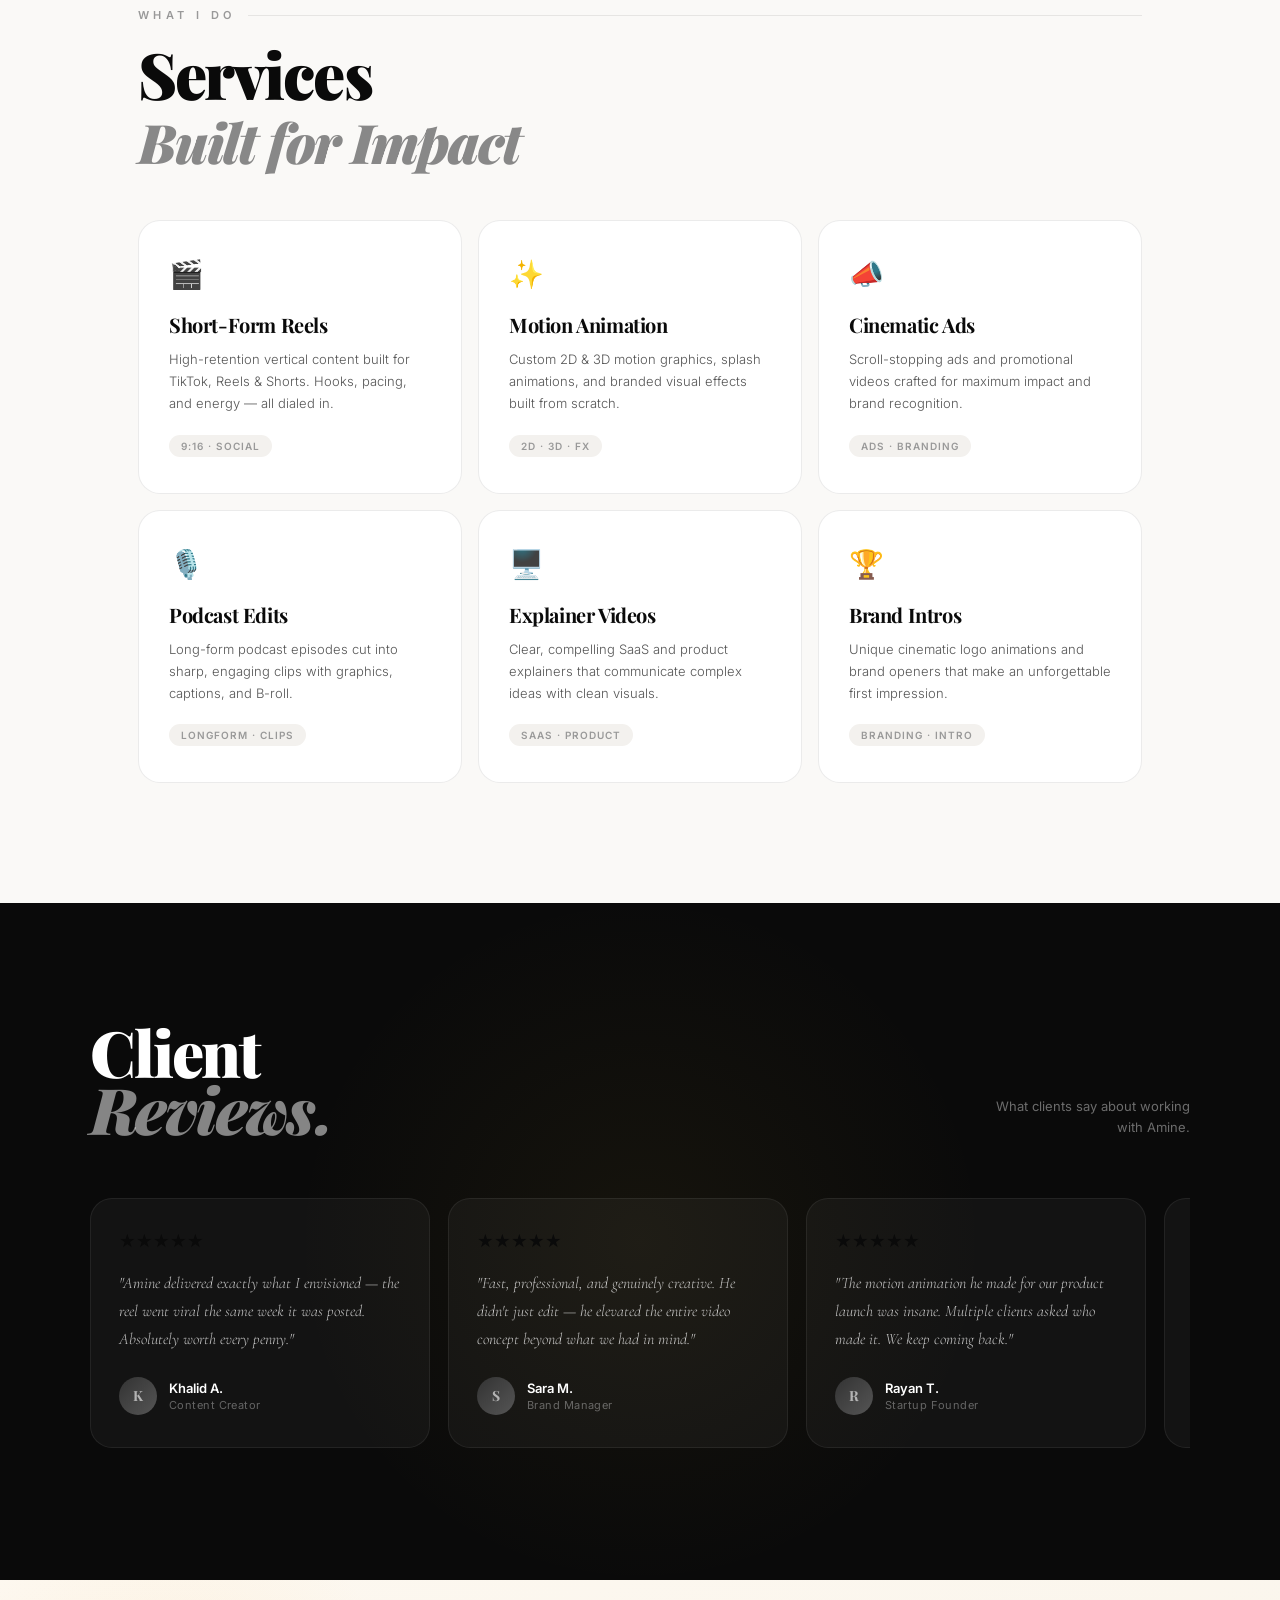
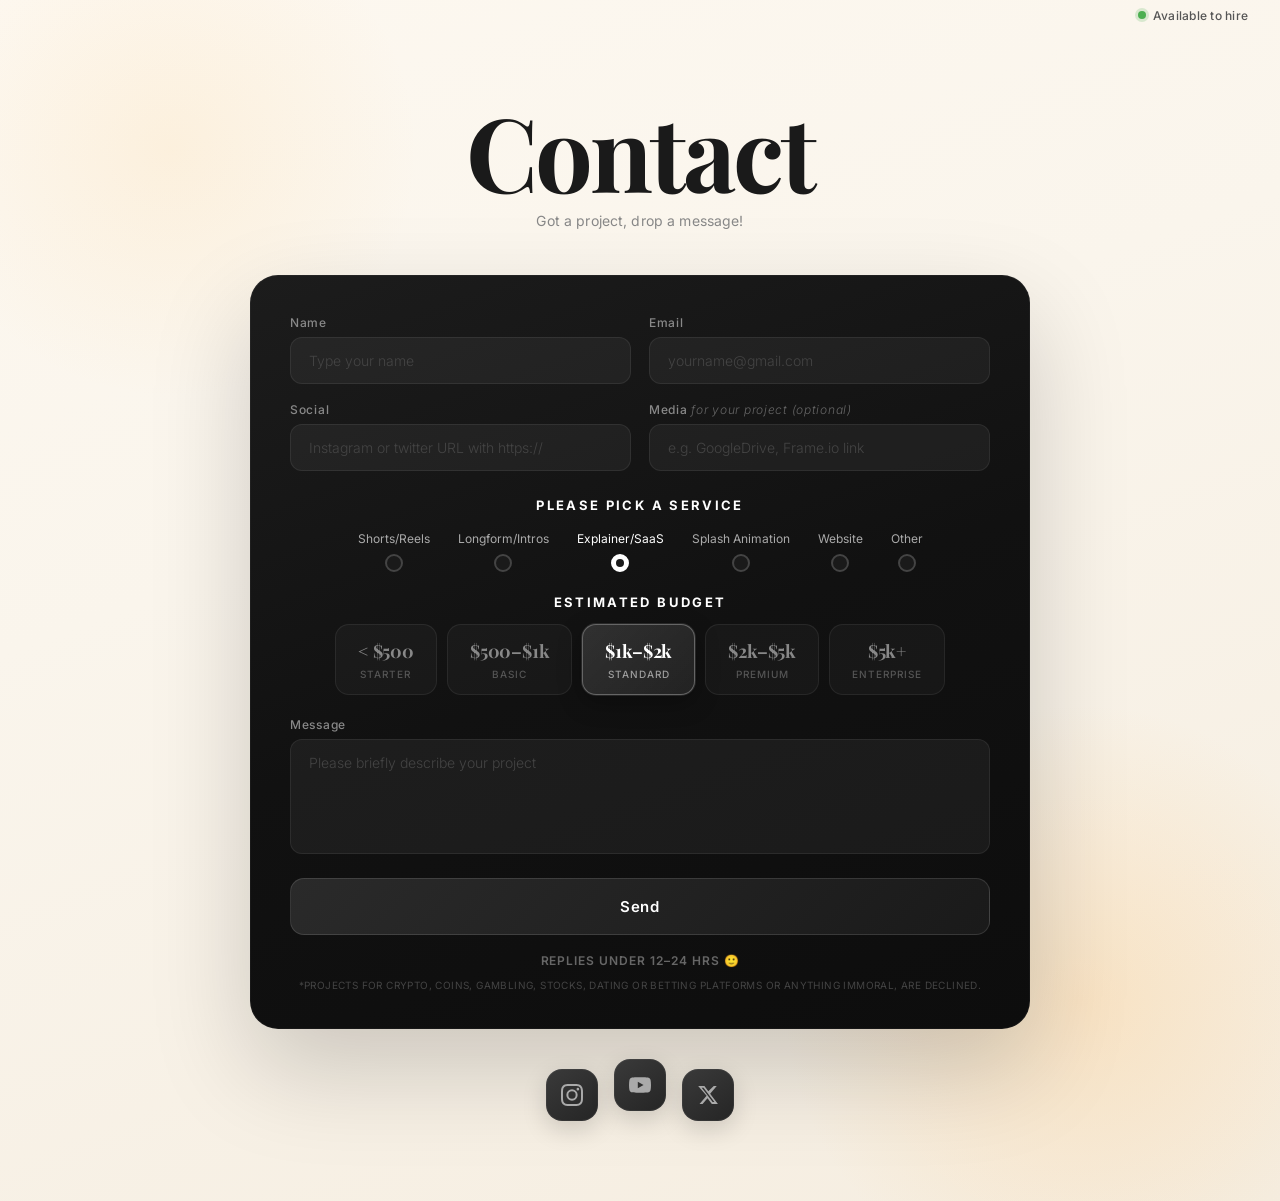
==== commit db926c2e: "index.html" ====
--- a/lab/index.html
+++ b/lab/index.html
@@ -32,6 +32,8 @@
     color: var(--dark);
     overflow-x: hidden;
     -webkit-font-smoothing: antialiased;
+    opacity: 0;
+    transition: opacity 0.6s ease;
   }
   ::selection { background: #1a1a1a; color: #fff; }
   ::-webkit-scrollbar { width: 6px; }
@@ -67,6 +69,10 @@
     backdrop-filter: blur(18px);
     -webkit-backdrop-filter: blur(18px);
     border-bottom: 1px solid var(--border);
+    transition: transform 0.4s cubic-bezier(0.22,1,0.36,1), box-shadow 0.4s ease;
+  }
+  nav.scrolled {
+    box-shadow: 0 8px 40px rgba(0,0,0,0.08);
   }
 
   .nav-logo {
@@ -140,6 +146,14 @@
     overflow: hidden;
   }
 
+  #particleCanvas {
+    position: absolute;
+    top: 0; left: 0;
+    width: 100%; height: 100%;
+    pointer-events: none;
+    z-index: 1;
+  }
+
   /* Warm glow blobs */
   .hero::before {
     content: '';
@@ -150,16 +164,18 @@
     pointer-events: none;
     border-radius: 50%;
     animation: floatBlob 8s ease-in-out infinite;
+    z-index: 0;
   }
   .hero::after {
     content: '';
     position: absolute;
     bottom: -60px; left: -60px;
     width: 500px; height: 500px;
-    background: radial-gradient(circle, rgba(180,160,120,0.08) 0%, transparent 65%);
+    background: radial-gradient(circle, rgba(180,160,120,0.06) 0%, transparent 65%);
     pointer-events: none;
     border-radius: 50%;
     animation: floatBlob 10s ease-in-out infinite reverse;
+    z-index: 0;
   }
   @keyframes floatBlob {
     0%,100% { transform: translate(0,0) scale(1); }
@@ -354,41 +370,25 @@
     box-shadow:
       0 40px 100px rgba(0,0,0,0.2),
       0 0 0 1px rgba(0,0,0,0.06);
-  }
-
-  /* Placeholder silhouette — replace with real photo */
-  .portrait-placeholder {
-    width: 100%; height: 100%;
-    display: flex;
-    flex-direction: column;
-    align-items: center;
-    justify-content: flex-end;
-    padding-bottom: 36px;
-    position: relative;
-  }
-
-  /* Abstract person silhouette */
-  .portrait-placeholder::before {
+    animation: cardFloat 6s ease-in-out infinite;
+  }
+  @keyframes cardFloat {
+    0%,100% { transform: translateY(0px); }
+    50%      { transform: translateY(-12px); }
+  }
+  .portrait-card::after {
     content: '';
     position: absolute;
-    bottom: 80px;
-    left: 50%;
-    transform: translateX(-50%);
-    width: 200px;
-    height: 260px;
-    background: linear-gradient(180deg, #3a3a3a 0%, #252525 100%);
-    border-radius: 50% 50% 30% 30% / 60% 60% 40% 40%;
-  }
-  .portrait-placeholder::after {
-    content: '';
-    position: absolute;
-    bottom: 280px;
-    left: 50%;
-    transform: translateX(-50%);
-    width: 88px; height: 88px;
-    background: linear-gradient(135deg, #4a4a4a, #333);
-    border-radius: 50%;
-    box-shadow: 0 0 0 6px rgba(255,255,255,0.04);
+    inset: 0;
+    background: linear-gradient(
+      to bottom,
+      transparent 45%,
+      rgba(0,0,0,0.18) 70%,
+      rgba(0,0,0,0.68) 100%
+    );
+    z-index: 2;
+    border-radius: 28px;
+    pointer-events: none;
   }
 
   .portrait-name-tag {
@@ -640,7 +640,7 @@
   .service-card:hover {
     transform: translateY(-6px);
     border-color: rgba(0,0,0,0.14);
-    box-shadow: 0 20px 60px rgba(0,0,0,0.09);
+    box-shadow: 0 20px 60px rgba(0,0,0,0.09), 0 0 0 1px rgba(212,175,55,0.15);
   }
   .service-card:hover::before { opacity: 1; }
 
@@ -1025,8 +1025,232 @@
     display: block;
   }
 
-  /* ── CIRCLE REVEAL ── */
-  #circleReveal {
+  /* ── REAL PORTRAIT PHOTO ── */
+  .portrait-real-photo {
+    width: 100%;
+    height: 100%;
+    object-fit: cover;
+    object-position: center top;
+    display: block;
+    border-radius: 28px;
+  }
+  .portrait-card .portrait-name-tag {
+    position: absolute;
+    bottom: 28px;
+    left: 50%;
+    transform: translateX(-50%);
+    z-index: 4;
+    text-align: center;
+    background: rgba(0,0,0,0.45);
+    backdrop-filter: blur(14px);
+    -webkit-backdrop-filter: blur(14px);
+    border: 1px solid rgba(255,255,255,0.12);
+    border-radius: 14px;
+    padding: 10px 22px;
+    white-space: nowrap;
+  }
+
+  /* ── CURSOR GLOW TRAIL ── */
+  .cursor-glow {
+    position: fixed;
+    width: 18px; height: 18px;
+    border-radius: 50%;
+    background: radial-gradient(circle, rgba(212,175,55,0.7) 0%, transparent 70%);
+    pointer-events: none;
+    z-index: 9998;
+    transform: translate(-50%,-50%);
+    transition: transform 0.08s ease, opacity 0.3s;
+    mix-blend-mode: screen;
+  }
+  .cursor-ring {
+    position: fixed;
+    width: 42px; height: 42px;
+    border-radius: 50%;
+    border: 1.5px solid rgba(212,175,55,0.35);
+    pointer-events: none;
+    z-index: 9997;
+    transform: translate(-50%,-50%);
+    transition: transform 0.18s ease, width 0.3s ease, height 0.3s ease, border-color 0.3s;
+  }
+
+  /* ── SCROLL PROGRESS BAR ── */
+  #scrollBar {
+    position: fixed;
+    top: 0; left: 0;
+    height: 3px;
+    width: 0%;
+    background: linear-gradient(90deg, #d4af37, #f5e07a, #b8860b);
+    z-index: 9999;
+    transition: width 0.1s linear;
+    box-shadow: 0 0 10px rgba(212,175,55,0.5);
+  }
+
+  /* ── HERO PARALLAX BLOBS ── */
+  .hero-blob {
+    position: absolute;
+    border-radius: 50%;
+    pointer-events: none;
+    will-change: transform;
+  }
+  .blob-1 {
+    width: 500px; height: 500px;
+    background: radial-gradient(circle, rgba(212,175,55,0.12) 0%, transparent 65%);
+    top: -100px; right: -80px;
+    animation: blobFloat1 9s ease-in-out infinite;
+  }
+  .blob-2 {
+    width: 400px; height: 400px;
+    background: radial-gradient(circle, rgba(74,52,243,0.08) 0%, transparent 65%);
+    bottom: -60px; left: 10%;
+    animation: blobFloat2 12s ease-in-out infinite;
+  }
+  .blob-3 {
+    width: 300px; height: 300px;
+    background: radial-gradient(circle, rgba(230,81,0,0.07) 0%, transparent 65%);
+    top: 30%; left: -60px;
+    animation: blobFloat3 7s ease-in-out infinite;
+  }
+  @keyframes blobFloat1 {
+    0%,100% { transform: translate(0,0) scale(1); }
+    33% { transform: translate(30px,-20px) scale(1.08); }
+    66% { transform: translate(-15px,25px) scale(0.95); }
+  }
+  @keyframes blobFloat2 {
+    0%,100% { transform: translate(0,0) rotate(0deg); }
+    50% { transform: translate(20px,-30px) rotate(15deg); }
+  }
+  @keyframes blobFloat3 {
+    0%,100% { transform: translate(0,0); }
+    50% { transform: translate(15px,20px); }
+  }
+
+  /* ── PARTICLE CANVAS ── */
+  #particleCanvas {
+    position: absolute;
+    inset: 0;
+    pointer-events: none;
+    opacity: 0.6;
+    z-index: 1;
+  }
+
+  /* ── MAGNETIC BUTTONS ── */
+  .btn-primary, .btn-secondary, .nav-cta {
+    transition: all 0.4s cubic-bezier(0.23,1,0.32,1) !important;
+  }
+
+  /* ── EXPLORE CARD — TILT + SHINE ── */
+  .explore-card {
+    transform-style: preserve-3d;
+    perspective: 800px;
+  }
+  .ecard-shine {
+    position: absolute;
+    inset: 0;
+    border-radius: 18px;
+    background: radial-gradient(circle at var(--mx,50%) var(--my,50%), rgba(255,255,255,0.12) 0%, transparent 60%);
+    pointer-events: none;
+    z-index: 3;
+    opacity: 0;
+    transition: opacity 0.3s;
+  }
+  .explore-card:hover .ecard-shine { opacity: 1; }
+
+  /* ── STATS COUNTER ANIMATION ── */
+  .stat-num {
+    transition: transform 0.3s ease;
+  }
+  .stat-item:hover .stat-num {
+    transform: scale(1.15);
+    color: #b8860b;
+  }
+
+  /* ── SERVICE CARD ICON SPIN ── */
+  .service-card:hover .svc-icon {
+    animation: iconBounce 0.5s cubic-bezier(0.36,0.07,0.19,0.97) both;
+  }
+  @keyframes iconBounce {
+    0% { transform: scale(1) rotate(0deg); }
+    30% { transform: scale(1.3) rotate(-10deg); }
+    60% { transform: scale(0.9) rotate(8deg); }
+    100% { transform: scale(1) rotate(0deg); }
+  }
+
+  /* ── REVIEW CARDS AUTO-SCROLL ── */
+  .reviews-track {
+    cursor: grab;
+  }
+  .reviews-track:active { cursor: grabbing; }
+
+  /* ── TEXT SCRAMBLE on hover ── */
+  .hero-name { cursor: default; }
+
+  /* ── SECTION COUNTER labels ── */
+  .section-number {
+    position: absolute;
+    top: 60px; right: 60px;
+    font-family: var(--title-font);
+    font-size: 120px;
+    font-weight: 900;
+    color: rgba(0,0,0,0.03);
+    line-height: 1;
+    pointer-events: none;
+    letter-spacing: -0.05em;
+    user-select: none;
+  }
+
+  /* ── STAGGER GRID animation ── */
+  .services-grid .service-card {
+    opacity: 0;
+    transform: translateY(40px);
+    transition: opacity 0.6s ease, transform 0.6s cubic-bezier(0.22,1,0.36,1), all 0.5s cubic-bezier(0.22,1,0.36,1);
+  }
+  .services-grid .service-card.visible {
+    opacity: 1;
+    transform: translateY(0);
+  }
+
+  /* ── EXPLORE SECTION ENHANCED ── */
+  .explore-card::before {
+    content: '';
+    position: absolute;
+    inset: -1px;
+    border-radius: 19px;
+    background: linear-gradient(135deg, rgba(212,175,55,0.4), rgba(74,52,243,0.3), rgba(230,81,0,0.35));
+    z-index: -1;
+    opacity: 0;
+    transition: opacity 0.5s ease;
+  }
+  .explore-card:hover::before { opacity: 1; }
+
+  /* ── FLOATING NOISE TEXTURE ── */
+  .hero::after {
+    content: '';
+    position: absolute;
+    inset: 0;
+    background-image: url("data:image/svg+xml,%3Csvg viewBox='0 0 256 256' xmlns='http://www.w3.org/2000/svg'%3E%3Cfilter id='noise'%3E%3CfeTurbulence type='fractalNoise' baseFrequency='0.9' numOctaves='4' stitchTiles='stitch'/%3E%3C/filter%3E%3Crect width='100%25' height='100%25' filter='url(%23noise)' opacity='0.04'/%3E%3C/svg%3E");
+    pointer-events: none;
+    z-index: 0;
+    opacity: 0.5;
+  }
+
+  /* ── LETTER SPLIT ANIMATION on NAME ── */
+  .hero-name .split-char {
+    display: inline-block;
+    animation: charReveal 0.8s cubic-bezier(0.22,1,0.36,1) both;
+  }
+  @keyframes charReveal {
+    from { opacity: 0; transform: translateY(40px) rotateX(-60deg); filter: blur(8px); }
+    to   { opacity: 1; transform: translateY(0) rotateX(0deg); filter: blur(0); }
+  }
+
+  /* ── MARQUEE PAUSE on hover ── */
+  .marquee-strip:hover .marquee-track { animation-play-state: paused; }
+
+  /* ── SCROLL SNAP HINT for mobile ── */
+  @media (max-width: 768px) {
+    .hero-role-box-wrap { flex-direction: row; }
+    .section-number { display: none; }
+  }
     position: fixed;
     inset: 0;
     z-index: 9999;
@@ -1473,6 +1697,12 @@
 
 </style>
 
+<!-- ── SCROLL PROGRESS ── -->
+<div id="scrollBar"></div>
+<!-- ── CURSOR GLOW ── -->
+<div class="cursor-glow" id="cursorGlow"></div>
+<div class="cursor-ring" id="cursorRing"></div>
+
 <!-- ── NAVBAR ── -->
 <nav>
   <a href="#" class="nav-logo">Amine<span>.</span></a>
@@ -1486,6 +1716,10 @@
 
 <!-- ── HERO ── -->
 <section class="hero" id="home">
+  <canvas id="particleCanvas"></canvas>
+  <div class="hero-blob blob-1"></div>
+  <div class="hero-blob blob-2"></div>
+  <div class="hero-blob blob-3"></div>
   <div class="hero-inner">
 
     <!-- LEFT -->
@@ -1562,11 +1796,10 @@
           <div class="badge-dot"></div>
           Available
         </div>
-        <div class="portrait-placeholder">
-          <div class="portrait-name-tag">
-            <p class="p-name">Amine</p>
-            <p class="p-role">Editor & Animator</p>
-          </div>
+        <img src="me.png" alt="Amine" class="portrait-real-photo">
+        <div class="portrait-name-tag">
+          <p class="p-name">Amine</p>
+          <p class="p-role">Editor & Animator</p>
         </div>
       </div>
     </div>
@@ -1592,7 +1825,8 @@
 
       <!-- Card 1 — Intros / Long-form -->
       <div class="explore-card" onclick="circleReveal(event, 'portfolio-longform.html')">
-        <div class="ecard-img" style="background-image:url('https://raw.githubusercontent.com/YOUR_USERNAME/YOUR_REPO/main/long.png')"></div>
+        <div class="ecard-shine"></div>
+        <div class="ecard-img" style="background-image:url('long.png')"></div>
         <div class="ecard-overlay"></div>
         <div class="ecard-tags">
           <span class="etag">Podcast</span>
@@ -1608,7 +1842,8 @@
 
       <!-- Card 2 — Short-form / Reels -->
       <div class="explore-card" onclick="circleReveal(event, 'portfolio-reels.html')">
-        <div class="ecard-img" style="background-image:url('https://raw.githubusercontent.com/YOUR_USERNAME/YOUR_REPO/main/short.png')"></div>
+        <div class="ecard-shine"></div>
+        <div class="ecard-img" style="background-image:url('short.png')"></div>
         <div class="ecard-overlay"></div>
         <div class="ecard-tags">
           <span class="etag">Reels</span>
@@ -2023,5 +2258,392 @@
     }, { once: true });
   }
 </script>
+
+<script>
+/* ══════════════════════════════════════
+   ADVANCED ANIMATIONS & INTERACTIONS
+══════════════════════════════════════ */
+
+/* ── SCROLL PROGRESS BAR ── */
+window.addEventListener('scroll', () => {
+  const scrolled = window.scrollY;
+  const total = document.documentElement.scrollHeight - window.innerHeight;
+  document.getElementById('scrollBar').style.width = (scrolled / total * 100) + '%';
+});
+
+/* ── CURSOR GLOW TRAIL ── */
+(function() {
+  const glow = document.getElementById('cursorGlow');
+  const ring = document.getElementById('cursorRing');
+  let mx = -100, my = -100;
+  let rx = -100, ry = -100;
+
+  document.addEventListener('mousemove', e => {
+    mx = e.clientX; my = e.clientY;
+    glow.style.left = mx + 'px';
+    glow.style.top  = my + 'px';
+  });
+
+  // Smooth ring follow
+  (function animRing() {
+    rx += (mx - rx) * 0.12;
+    ry += (my - ry) * 0.12;
+    ring.style.left = rx + 'px';
+    ring.style.top  = ry + 'px';
+    requestAnimationFrame(animRing);
+  })();
+
+  // Expand ring on clickable elements
+  document.querySelectorAll('a, button, .explore-card, .service-card, .review-card').forEach(el => {
+    el.addEventListener('mouseenter', () => {
+      ring.style.width  = '70px';
+      ring.style.height = '70px';
+      ring.style.borderColor = 'rgba(212,175,55,0.7)';
+    });
+    el.addEventListener('mouseleave', () => {
+      ring.style.width  = '42px';
+      ring.style.height = '42px';
+      ring.style.borderColor = 'rgba(212,175,55,0.35)';
+    });
+  });
+})();
+
+/* ── PARTICLE CANVAS ── */
+(function() {
+  const canvas = document.getElementById('particleCanvas');
+  if (!canvas) return;
+  const ctx = canvas.getContext('2d');
+  let W, H, particles = [];
+
+  function resize() {
+    W = canvas.width  = canvas.offsetWidth;
+    H = canvas.height = canvas.offsetHeight;
+  }
+  window.addEventListener('resize', resize);
+  resize();
+
+  class Particle {
+    constructor() { this.reset(); }
+    reset() {
+      this.x  = Math.random() * W;
+      this.y  = Math.random() * H;
+      this.r  = Math.random() * 1.5 + 0.3;
+      this.vx = (Math.random() - 0.5) * 0.3;
+      this.vy = -Math.random() * 0.5 - 0.1;
+      this.alpha = Math.random() * 0.5 + 0.1;
+      this.gold  = Math.random() > 0.6;
+    }
+    draw() {
+      ctx.beginPath();
+      ctx.arc(this.x, this.y, this.r, 0, Math.PI * 2);
+      ctx.fillStyle = this.gold
+        ? `rgba(212,175,55,${this.alpha})`
+        : `rgba(180,160,130,${this.alpha})`;
+      ctx.fill();
+    }
+    update() {
+      this.x += this.vx;
+      this.y += this.vy;
+      this.alpha -= 0.001;
+      if (this.y < -5 || this.alpha <= 0) this.reset();
+    }
+  }
+
+  for (let i = 0; i < 60; i++) particles.push(new Particle());
+
+  (function loop() {
+    ctx.clearRect(0, 0, W, H);
+    particles.forEach(p => { p.update(); p.draw(); });
+    requestAnimationFrame(loop);
+  })();
+})();
+
+/* ── EXPLORE CARD CARD 3D TILT + SHINE ── */
+document.querySelectorAll('.explore-card').forEach(card => {
+  const shine = card.querySelector('.ecard-shine');
+  card.addEventListener('mousemove', e => {
+    const rect = card.getBoundingClientRect();
+    const x = e.clientX - rect.left;
+    const y = e.clientY - rect.top;
+    const cx = rect.width  / 2;
+    const cy = rect.height / 2;
+    const rotX = ((y - cy) / cy) * -8;
+    const rotY = ((x - cx) / cx) *  8;
+    card.style.transform = `perspective(800px) rotateX(${rotX}deg) rotateY(${rotY}deg) translateY(-6px) scale(1.01)`;
+    if (shine) {
+      const px = (x / rect.width  * 100).toFixed(1) + '%';
+      const py = (y / rect.height * 100).toFixed(1) + '%';
+      shine.style.setProperty('--mx', px);
+      shine.style.setProperty('--my', py);
+    }
+  });
+  card.addEventListener('mouseleave', () => {
+    card.style.transform = '';
+  });
+});
+
+/* ── SERVICE CARDS STAGGER REVEAL ── */
+(function() {
+  const cards = document.querySelectorAll('.services-grid .service-card');
+  const obs = new IntersectionObserver(entries => {
+    entries.forEach((entry, i) => {
+      if (entry.isIntersecting) {
+        setTimeout(() => entry.target.classList.add('visible'), i * 90);
+        obs.unobserve(entry.target);
+      }
+    });
+  }, { threshold: 0.1 });
+  cards.forEach(c => obs.observe(c));
+})();
+
+/* ── STATS COUNTER ROLL ── */
+(function() {
+  const nums = document.querySelectorAll('.stat-num');
+  const obs = new IntersectionObserver(entries => {
+    entries.forEach(entry => {
+      if (!entry.isIntersecting) return;
+      const el = entry.target;
+      const raw = el.textContent;
+      const num = parseInt(raw);
+      if (isNaN(num)) return;
+      const suffix = raw.replace(/[0-9]/g, '');
+      let start = 0;
+      const step = num / 40;
+      const timer = setInterval(() => {
+        start += step;
+        if (start >= num) { start = num; clearInterval(timer); }
+        el.textContent = Math.floor(start) + suffix;
+      }, 30);
+      obs.unobserve(el);
+    });
+  }, { threshold: 0.5 });
+  nums.forEach(n => obs.observe(n));
+})();
+
+/* ── REVIEW TRACK DRAG SCROLL ── */
+(function() {
+  const track = document.querySelector('.reviews-track');
+  if (!track) return;
+  let isDown = false, startX, scrollL;
+  track.addEventListener('mousedown', e => {
+    isDown = true;
+    track.style.cursor = 'grabbing';
+    startX = e.pageX - track.offsetLeft;
+    scrollL = track.scrollLeft;
+  });
+  document.addEventListener('mouseup',   () => { isDown = false; track.style.cursor = 'grab'; });
+  document.addEventListener('mousemove', e => {
+    if (!isDown) return;
+    e.preventDefault();
+    track.scrollLeft = scrollL - (e.pageX - track.offsetLeft - startX);
+  });
+})();
+
+/* ── MAGNETIC BUTTONS ── */
+document.querySelectorAll('.btn-primary, .btn-secondary, .nav-cta').forEach(btn => {
+  btn.addEventListener('mousemove', e => {
+    const rect = btn.getBoundingClientRect();
+    const dx = e.clientX - (rect.left + rect.width  / 2);
+    const dy = e.clientY - (rect.top  + rect.height / 2);
+    btn.style.transform = `translate(${dx * 0.18}px, ${dy * 0.18}px)`;
+  });
+  btn.addEventListener('mouseleave', () => {
+    btn.style.transform = '';
+  });
+});
+
+/* ── HERO NAME LETTER SPLIT ── */
+(function() {
+  const name = document.querySelector('.hero-name');
+  if (!name) return;
+  name.querySelectorAll('span').forEach(span => {
+    const text = span.textContent;
+    span.innerHTML = [...text].map((ch, i) =>
+      ch === ' ' ? ' ' :
+      `<span class="split-char" style="animation-delay:${0.05 + i * 0.04}s">${ch}</span>`
+    ).join('');
+  });
+})();
+
+/* ── SMOOTH PARALLAX on scroll ── */
+window.addEventListener('scroll', () => {
+  const scrollY = window.scrollY;
+  const blobs = document.querySelectorAll('.hero-blob');
+  blobs.forEach((b, i) => {
+    const speed = [0.15, 0.1, 0.2][i] || 0.1;
+    b.style.transform = `translateY(${scrollY * speed}px)`;
+  });
+  const portrait = document.querySelector('.portrait-card');
+  if (portrait && scrollY < window.innerHeight) {
+    portrait.style.transform = `translateY(${scrollY * 0.08}px)`;
+  }
+});
+
+/* ── NAVBAR HIDE/SHOW on scroll ── */
+(function() {
+  const nav = document.querySelector('nav');
+  let lastY = 0;
+  window.addEventListener('scroll', () => {
+    const y = window.scrollY;
+    if (y > lastY && y > 100) {
+      nav.style.transform = 'translateY(-100%)';
+    } else {
+      nav.style.transform = 'translateY(0)';
+    }
+    nav.classList.toggle('scrolled', y > 40);
+    lastY = y;
+  });
+})();
+
+/* ── FEATURE BOXES STAGGER (all1) ── */
+(function() {
+  const boxes = document.querySelectorAll('.feature-box');
+  boxes.forEach(b => {
+    b.style.opacity = '0';
+    b.style.transform = 'translateY(50px) scale(0.96)';
+    b.style.transition = 'opacity 0.7s ease, transform 0.7s cubic-bezier(0.22,1,0.36,1)';
+  });
+  const obs = new IntersectionObserver(entries => {
+    entries.forEach(entry => {
+      if (!entry.isIntersecting) return;
+      const allBoxes = [...document.querySelectorAll('.feature-box')];
+      const idx = allBoxes.indexOf(entry.target);
+      setTimeout(() => {
+        entry.target.style.opacity = '1';
+        entry.target.style.transform = 'translateY(0) scale(1)';
+      }, idx * 100);
+      obs.unobserve(entry.target);
+    });
+  }, { threshold: 0.15 });
+  boxes.forEach(b => obs.observe(b));
+})();
+
+/* ── REVIEW CARDS SLIDE IN ── */
+(function() {
+  const cards = document.querySelectorAll('.review-card');
+  cards.forEach((c, i) => {
+    c.style.opacity = '0';
+    c.style.transform = 'translateX(40px)';
+    c.style.transition = `opacity 0.6s ease ${i * 0.12}s, transform 0.6s cubic-bezier(0.22,1,0.36,1) ${i * 0.12}s`;
+  });
+  const obs = new IntersectionObserver(entries => {
+    entries.forEach(entry => {
+      if (!entry.isIntersecting) return;
+      document.querySelectorAll('.review-card').forEach(c => {
+        c.style.opacity = '1';
+        c.style.transform = 'translateX(0)';
+      });
+      obs.disconnect();
+    });
+  }, { threshold: 0.1 });
+  const track = document.querySelector('.reviews-track');
+  if (track) obs.observe(track);
+})();
+
+/* ── CONTACT SECTION REVEAL ── */
+(function() {
+  const card = document.querySelector('.contact-card');
+  if (!card) return;
+  card.style.opacity = '0';
+  card.style.transform = 'translateY(60px)';
+  card.style.transition = 'opacity 0.8s ease, transform 0.8s cubic-bezier(0.22,1,0.36,1)';
+  const obs = new IntersectionObserver(entries => {
+    entries.forEach(entry => {
+      if (!entry.isIntersecting) return;
+      card.style.opacity = '1';
+      card.style.transform = 'translateY(0)';
+      obs.unobserve(entry.target);
+    });
+  }, { threshold: 0.1 });
+  obs.observe(card);
+})();
+
+/* ── ALL1 SECTION ENTRANCE ── */
+(function() {
+  const section = document.querySelector('.final-showcase-section');
+  if (!section) return;
+  const obs = new IntersectionObserver(entries => {
+    entries.forEach(entry => {
+      if (!entry.isIntersecting) return;
+      section.querySelectorAll('.fade-up').forEach((el, i) => {
+        setTimeout(() => el.classList.add('visible'), i * 110);
+      });
+      obs.unobserve(section);
+    });
+  }, { threshold: 0.08 });
+  obs.observe(section);
+})();
+
+/* ── HERO STATS ENTRANCE ── */
+(function() {
+  const stats = document.querySelector('.hero-stats');
+  if (!stats) return;
+  const obs = new IntersectionObserver(entries => {
+    entries.forEach(entry => {
+      if (!entry.isIntersecting) return;
+      stats.querySelectorAll('.stat-item').forEach((s, i) => {
+        s.style.opacity = '0';
+        s.style.transform = 'translateY(20px)';
+        s.style.transition = `opacity 0.5s ease ${i * 0.12}s, transform 0.5s ease ${i * 0.12}s`;
+        requestAnimationFrame(() => {
+          s.style.opacity = '1';
+          s.style.transform = 'translateY(0)';
+        });
+      });
+      obs.unobserve(stats);
+    });
+  }, { threshold: 0.5 });
+  obs.observe(stats);
+})();
+
+/* ── EXPLORE SECTION FADE IN ── */
+(function() {
+  const section = document.querySelector('.explore-section');
+  if (!section) return;
+  const obs = new IntersectionObserver(entries => {
+    entries.forEach(entry => {
+      if (!entry.isIntersecting) return;
+      section.querySelectorAll('.fade-up').forEach((el, i) => {
+        setTimeout(() => el.classList.add('visible'), i * 150);
+      });
+      obs.unobserve(section);
+    });
+  }, { threshold: 0.1 });
+  obs.observe(section);
+})();
+
+/* ── FLOAT TAGS STAGGER ── */
+(function() {
+  document.querySelectorAll('.float-tag').forEach((tag, i) => {
+    tag.style.opacity = '0';
+    tag.style.transform = 'translateY(20px) scale(0.9)';
+    tag.style.transition = `opacity 0.6s ease ${0.8 + i * 0.2}s, transform 0.6s cubic-bezier(0.22,1,0.36,1) ${0.8 + i * 0.2}s`;
+    setTimeout(() => {
+      tag.style.opacity = '1';
+      tag.style.transform = 'translateY(0) scale(1)';
+    }, 900 + i * 200);
+  });
+})();
+
+/* ── GOLD TEXT SHIMMER on hover ── */
+(function() {
+  const gold = document.querySelector('.fss-gold-text');
+  if (!gold) return;
+  gold.addEventListener('mouseenter', () => {
+    gold.style.filter = 'drop-shadow(0 2px 30px rgba(212,175,55,0.35))';
+  });
+  gold.addEventListener('mouseleave', () => {
+    gold.style.filter = 'drop-shadow(0 2px 20px rgba(212,175,55,0.15))';
+  });
+})();
+
+/* ── PAGE LOAD ENTRANCE ── */
+window.addEventListener('load', () => {
+  document.body.style.opacity = '1';
+  document.querySelectorAll('.hero .fade-up').forEach((el, i) => {
+    setTimeout(() => el.classList.add('visible'), i * 120);
+  });
+});
+</script>
 </body>
 </html>
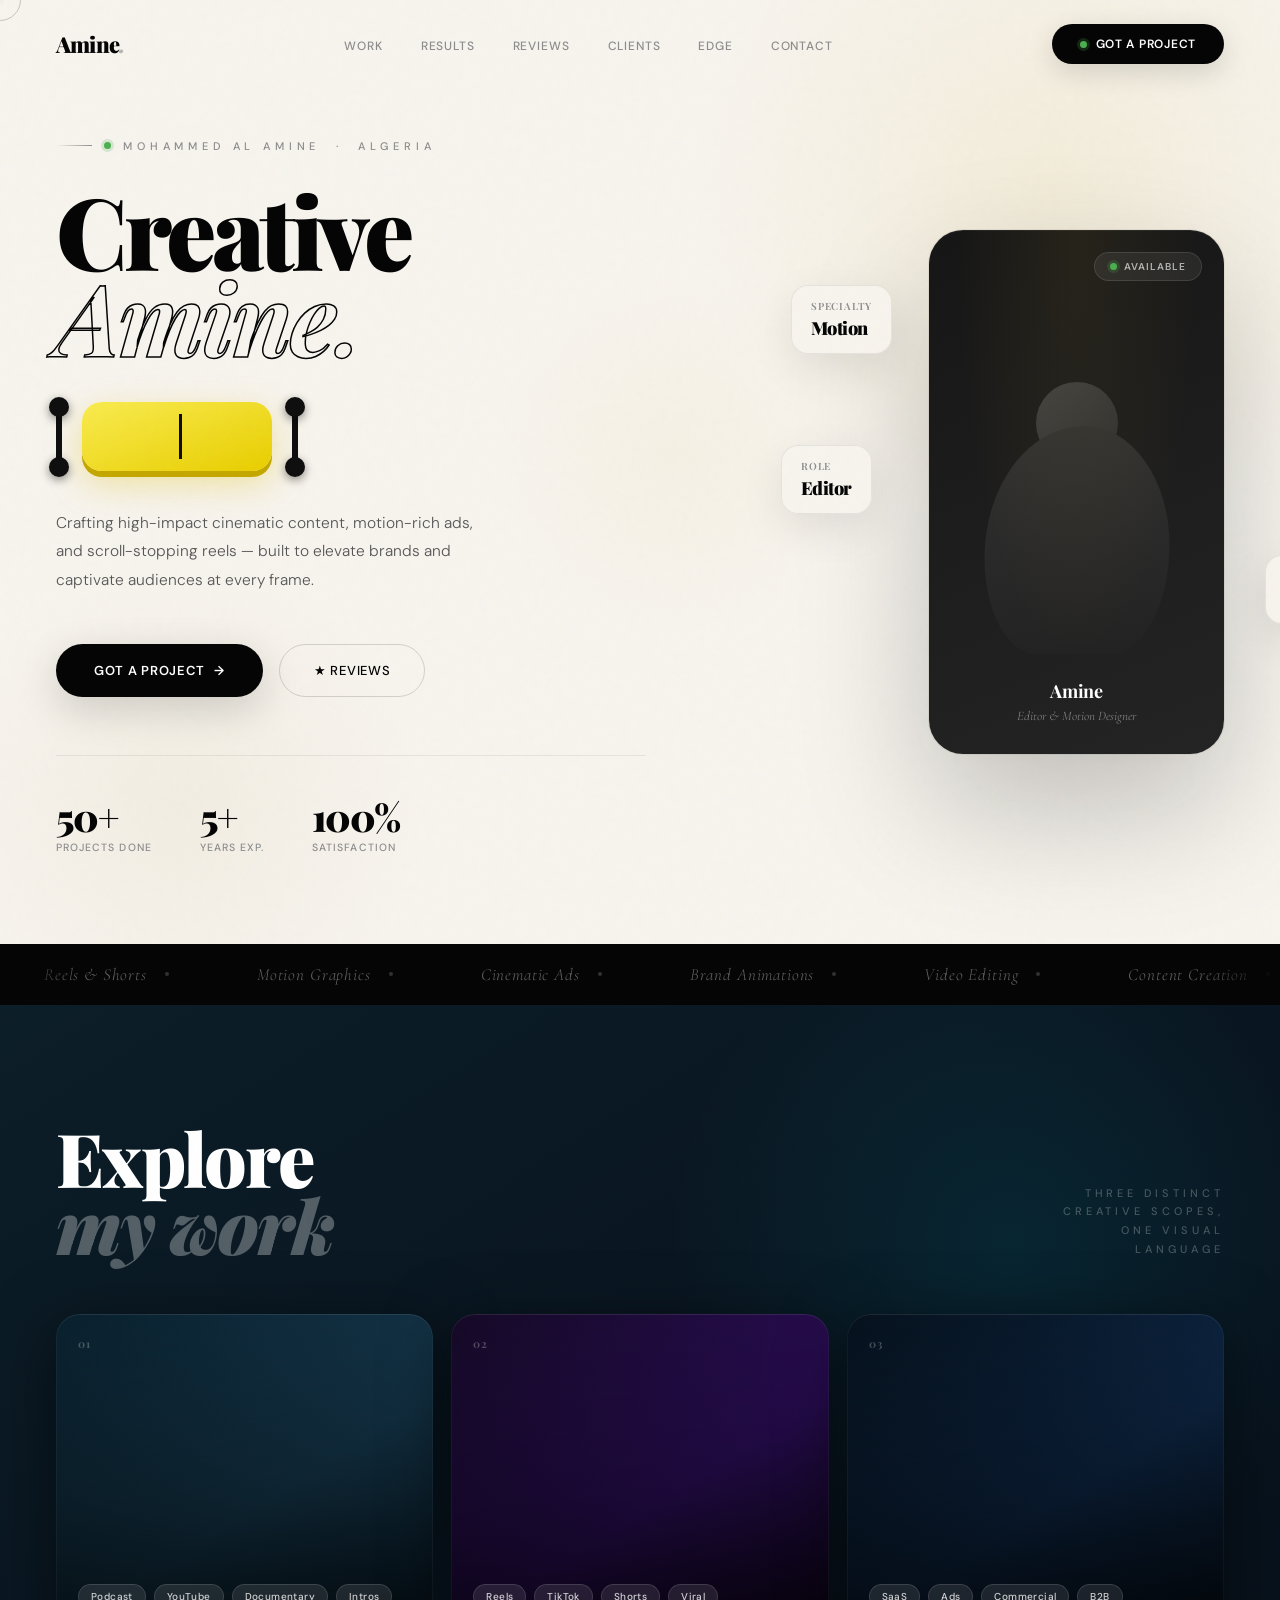
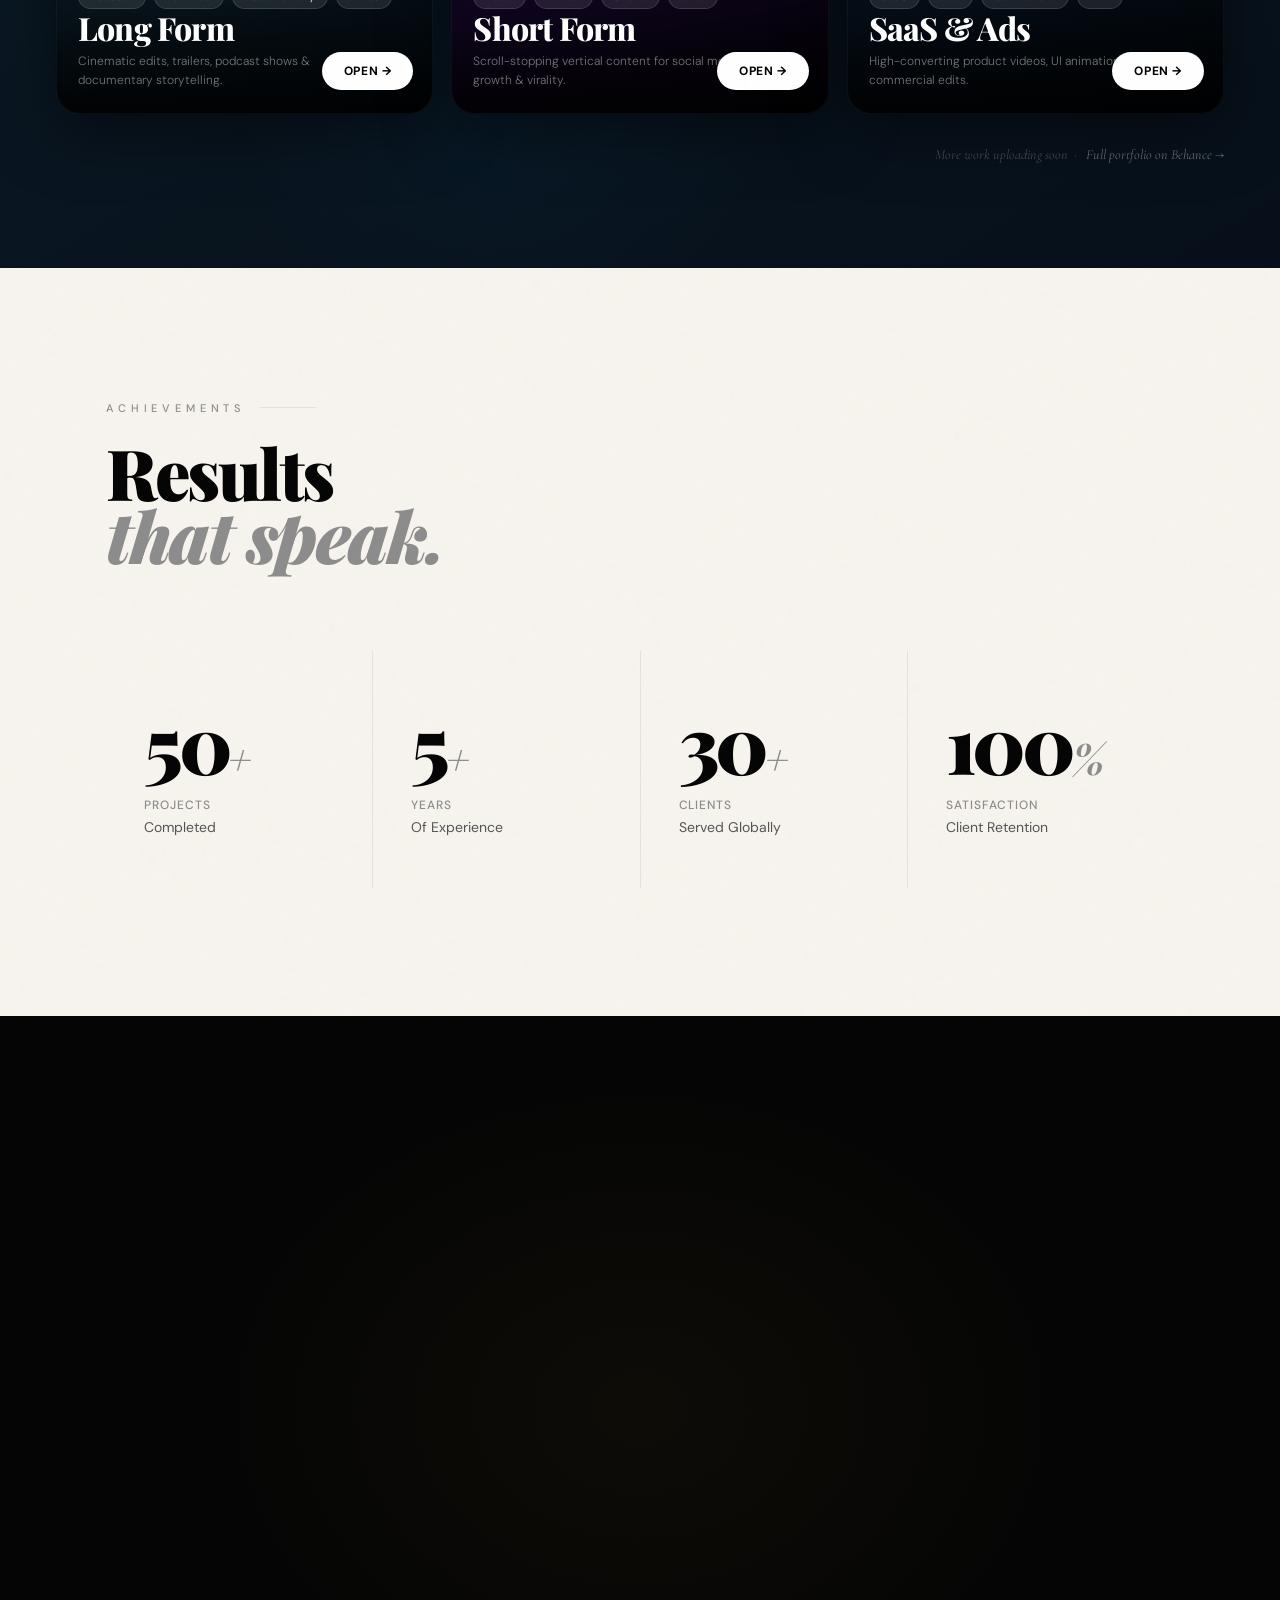
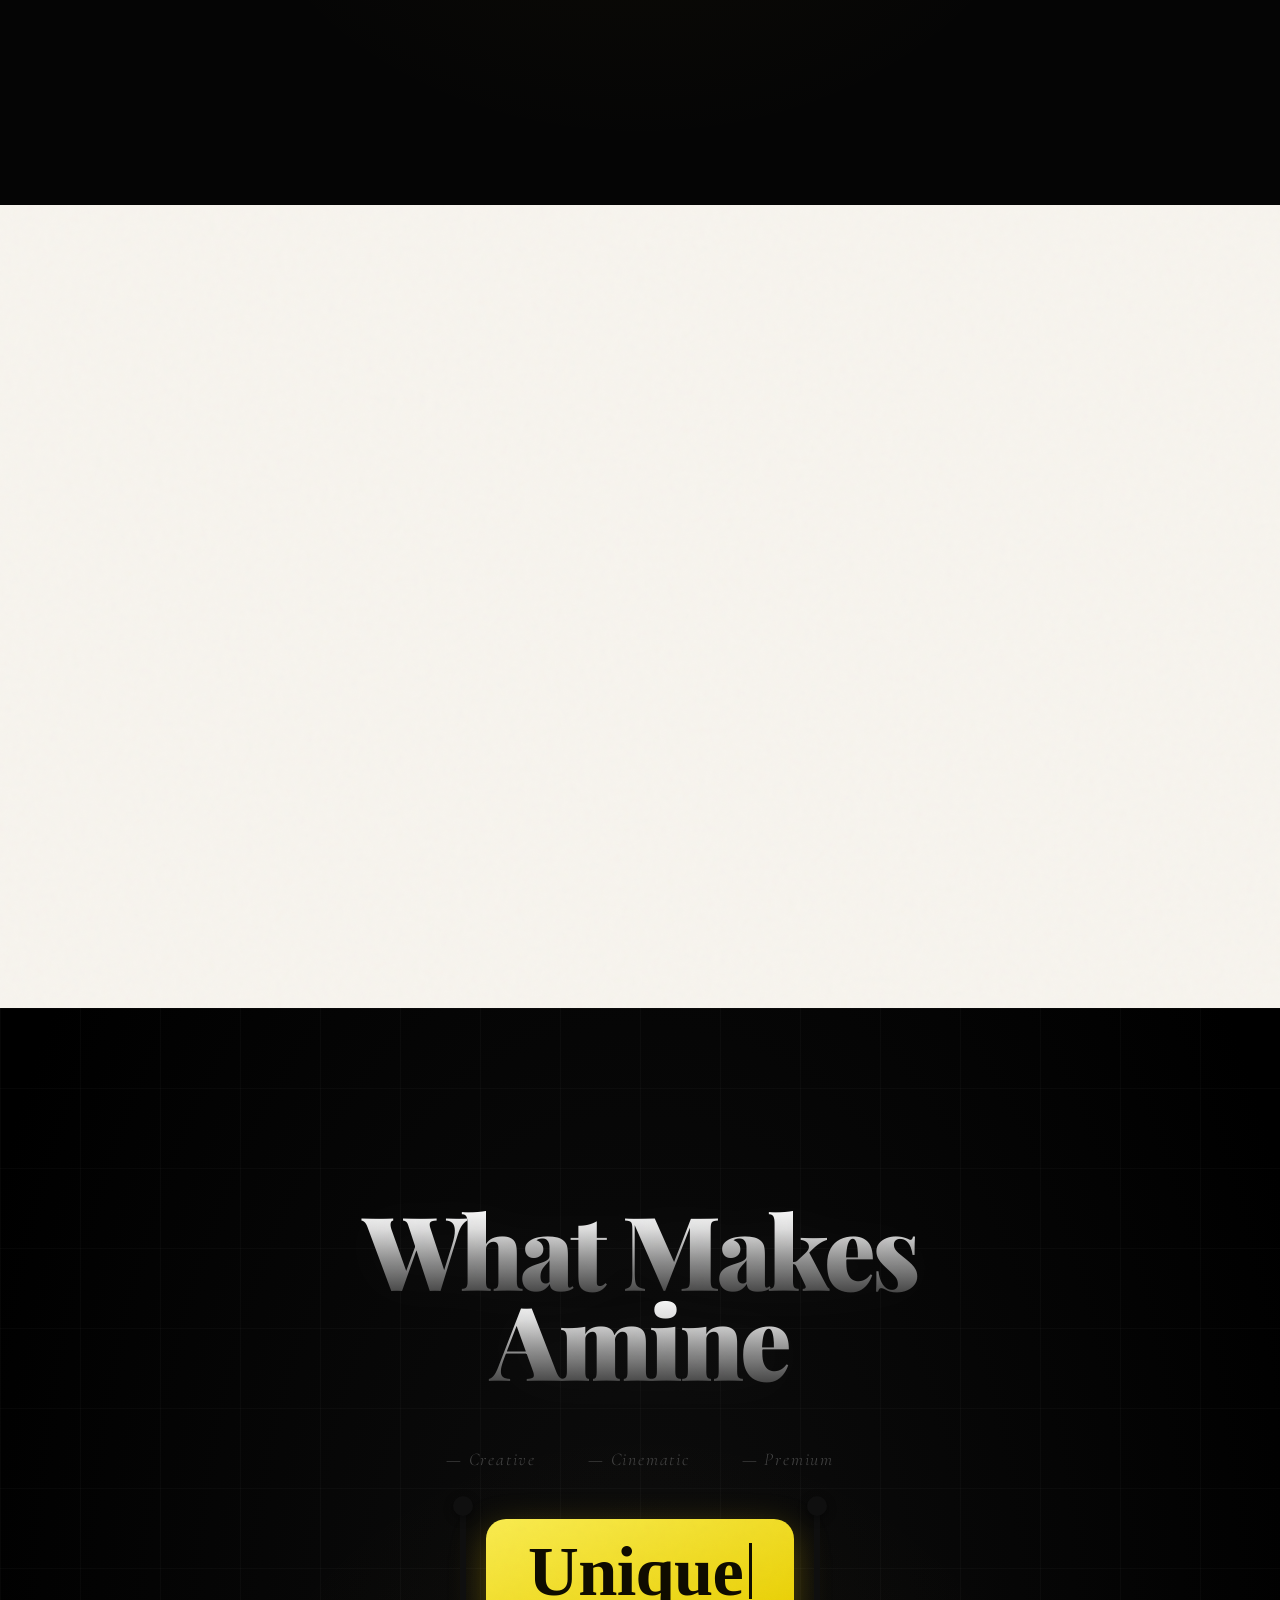
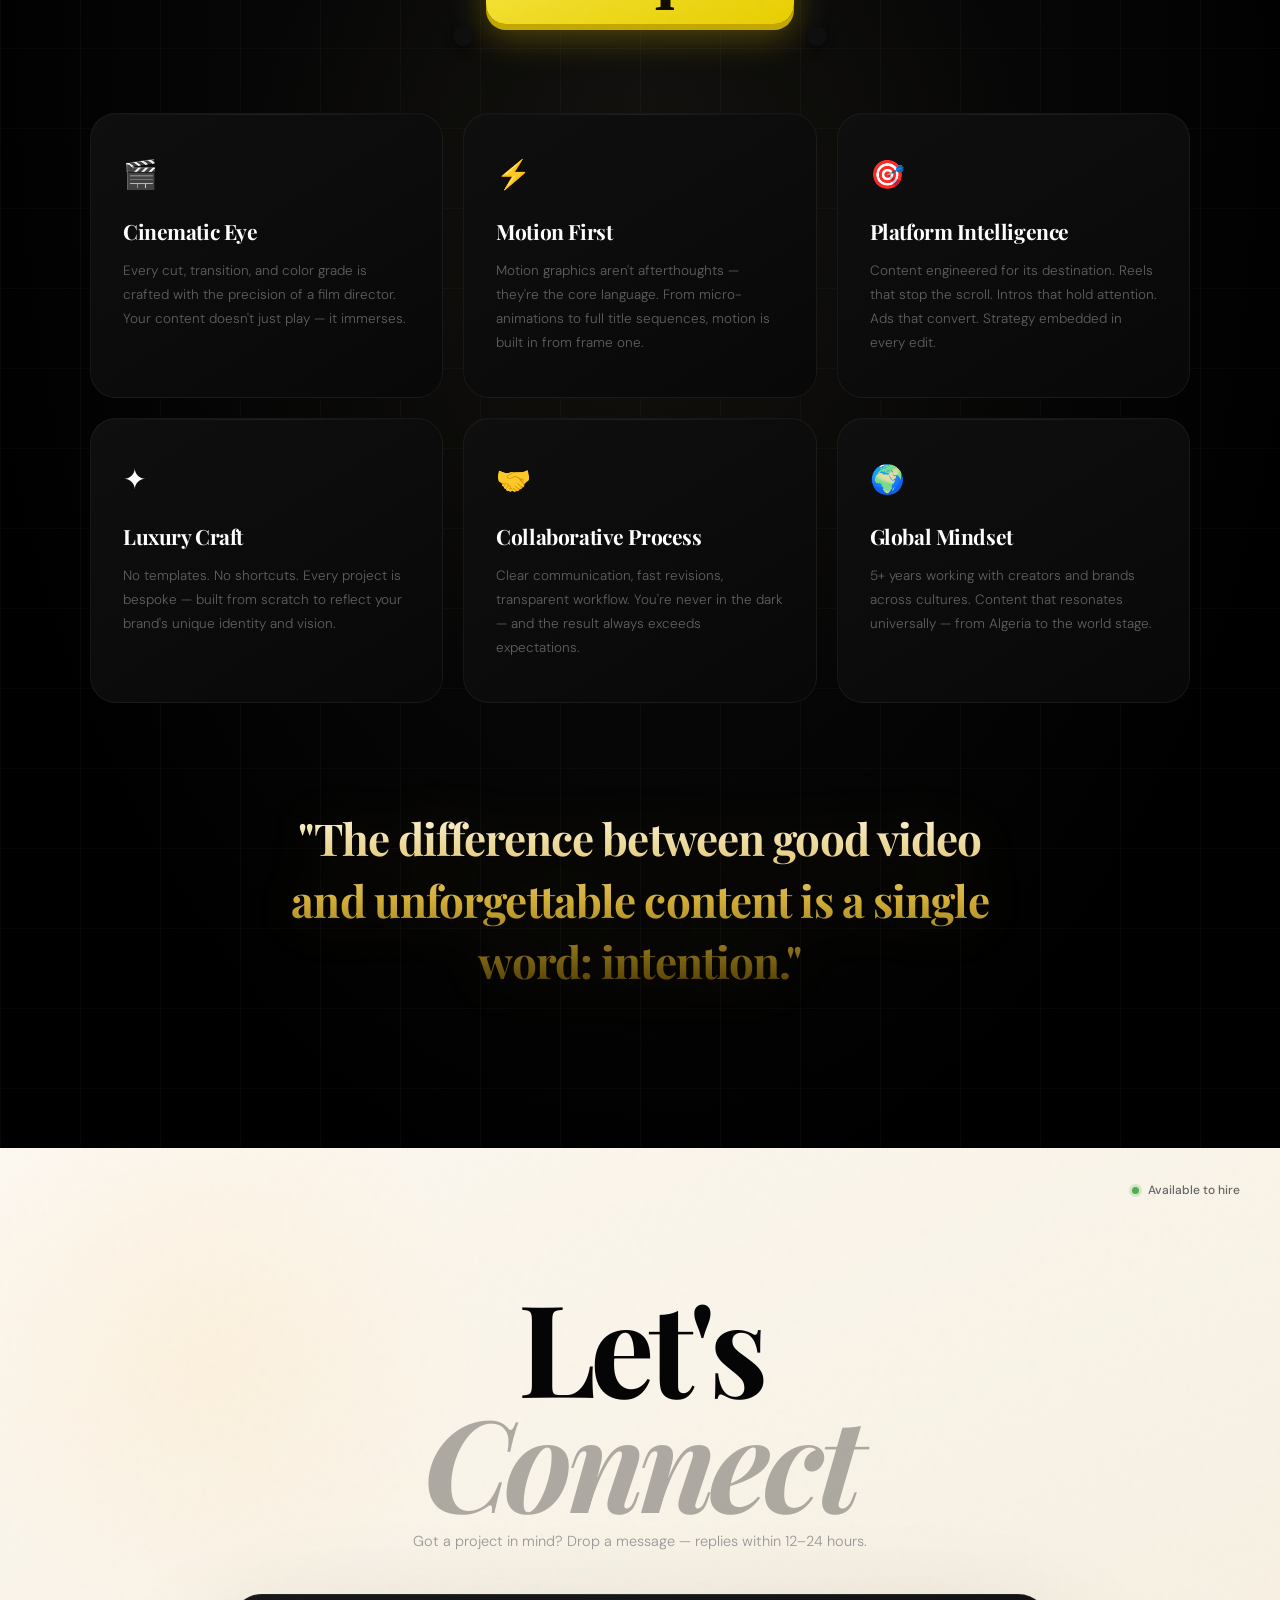
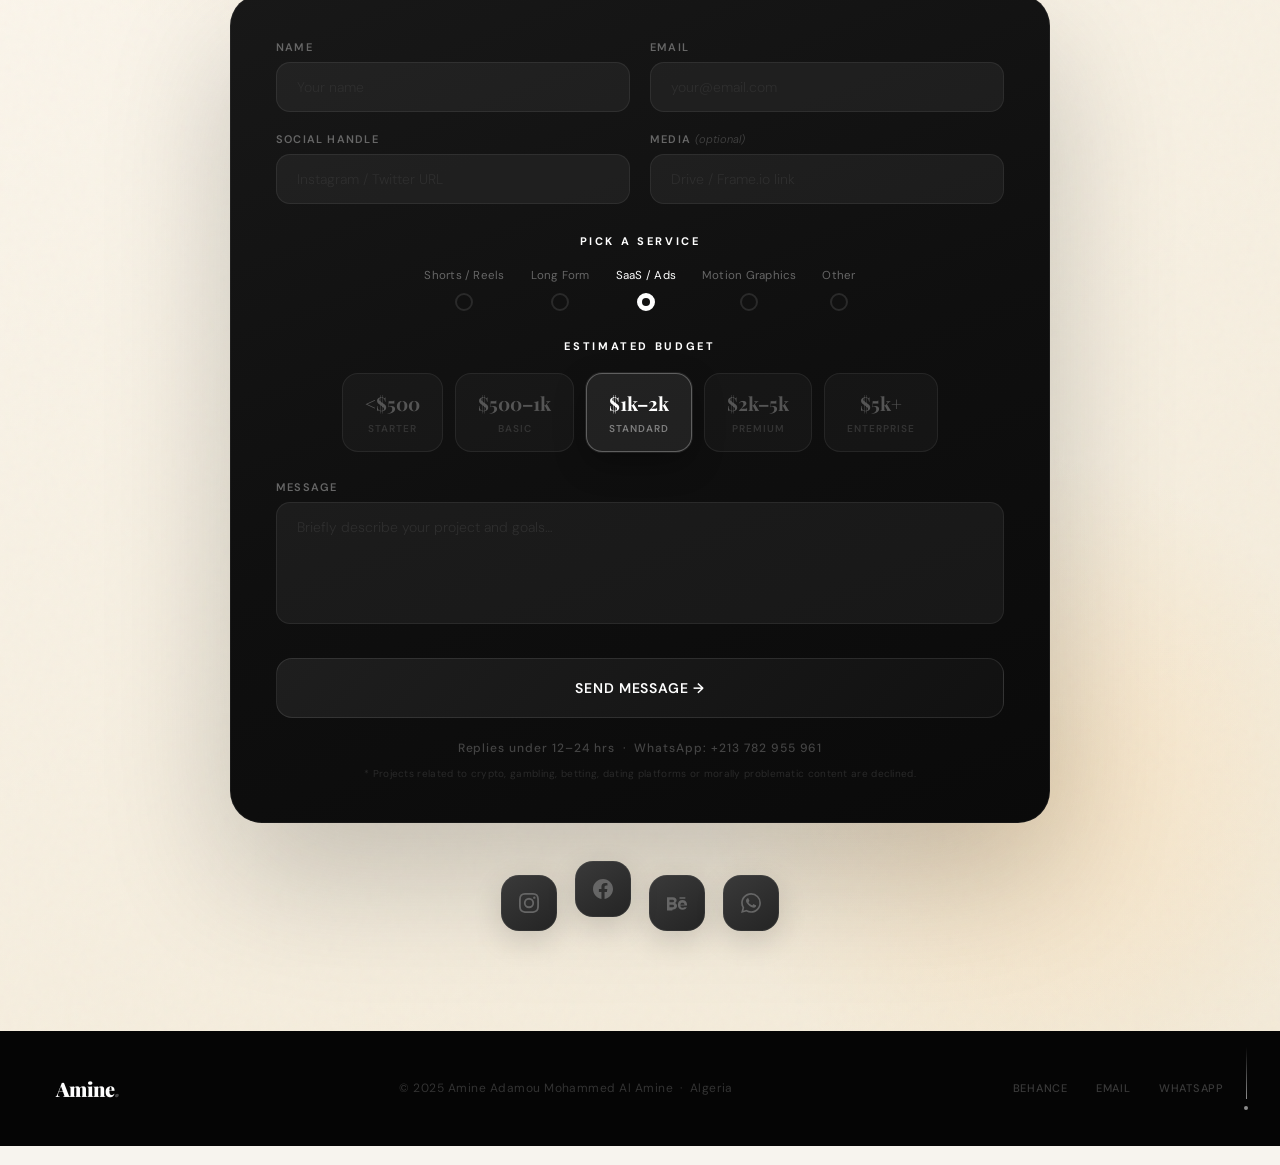
==== commit 3a16d476: "index.html" ====
--- a/lab/index.html
+++ b/lab/index.html
@@ -3,2645 +3,1411 @@
 <head>
 <meta charset="UTF-8">
 <meta name="viewport" content="width=device-width, initial-scale=1.0">
-<title>Amine — Video Editor & Animator</title>
-
+<title>Amine — Video Editor & Motion Designer</title>
 <link rel="preconnect" href="https://fonts.googleapis.com">
 <link rel="preconnect" href="https://fonts.gstatic.com" crossorigin>
-<link href="https://fonts.googleapis.com/css2?family=Playfair+Display:ital,wght@0,700;0,900;1,700&family=Inter:wght@300;400;500;600&family=Cormorant+Garamond:ital,wght@0,300;1,300;1,400&display=swap" rel="stylesheet">
-
+<link href="https://fonts.googleapis.com/css2?family=Playfair+Display:ital,wght@0,700;0,900;1,700;1,900&family=Cormorant+Garamond:ital,wght@0,300;0,400;1,300;1,400&family=DM+Sans:ital,wght@0,300;0,400;0,500;1,300&display=swap" rel="stylesheet">
 <style>
-  :root {
-    --title-font: 'Playfair Display', serif;
-    --body-font: 'Inter', sans-serif;
-    --creative-font: 'Cormorant Garamond', serif;
-    --bg: #faf9f7;
-    --bg-2: #f3f1ee;
-    --dark: #0a0a0a;
-    --text-muted: #999;
-    --text-mid: #555;
-    --border: rgba(0,0,0,0.08);
-    --gold-gradient: linear-gradient(135deg, #d4af37, #f5e07a, #b8860b);
-    --dark-gradient: linear-gradient(180deg, #1a1a1a 0%, #3a3a3a 100%);
-  }
-
-  * { box-sizing: border-box; margin: 0; padding: 0; }
-  html { scroll-behavior: smooth; }
-  body {
-    font-family: var(--body-font);
-    background: var(--bg);
-    color: var(--dark);
-    overflow-x: hidden;
-    -webkit-font-smoothing: antialiased;
-    opacity: 0;
-    transition: opacity 0.6s ease;
-  }
-  ::selection { background: #1a1a1a; color: #fff; }
-  ::-webkit-scrollbar { width: 6px; }
-  ::-webkit-scrollbar-track { background: #f0ede8; }
-  ::-webkit-scrollbar-thumb { background: #ccc; border-radius: 3px; }
-
-  /* ── FADE IN ── */
-  .fade-up {
-    opacity: 0;
-    transform: translateY(28px);
-    filter: blur(10px);
-    transition: opacity 1s cubic-bezier(0.22,1,0.36,1),
-                transform 1s cubic-bezier(0.22,1,0.36,1),
-                filter 1s cubic-bezier(0.22,1,0.36,1);
-  }
-  .fade-up.visible { opacity: 1; transform: translateY(0); filter: blur(0); }
-  .d1 { transition-delay: 0.1s; }
-  .d2 { transition-delay: 0.22s; }
-  .d3 { transition-delay: 0.34s; }
-  .d4 { transition-delay: 0.46s; }
-  .d5 { transition-delay: 0.58s; }
-
-  /* ── NAVBAR ── */
-  nav {
-    position: fixed;
-    top: 0; left: 0; right: 0;
-    z-index: 100;
-    display: flex;
-    align-items: center;
-    justify-content: space-between;
-    padding: 20px 48px;
-    background: rgba(250,249,247,0.85);
-    backdrop-filter: blur(18px);
-    -webkit-backdrop-filter: blur(18px);
-    border-bottom: 1px solid var(--border);
-    transition: transform 0.4s cubic-bezier(0.22,1,0.36,1), box-shadow 0.4s ease;
-  }
-  nav.scrolled {
-    box-shadow: 0 8px 40px rgba(0,0,0,0.08);
-  }
-
-  .nav-logo {
-    font-family: var(--title-font);
-    font-size: 22px;
-    font-weight: 900;
-    letter-spacing: -0.02em;
-    color: var(--dark);
-    text-decoration: none;
-  }
-  .nav-logo span {
-    font-style: italic;
-    font-weight: 700;
-    color: #666;
-  }
-
-  .nav-links {
-    display: flex;
-    gap: 36px;
-    list-style: none;
-  }
-  .nav-links a {
-    font-size: 13px;
-    font-weight: 500;
-    letter-spacing: 0.04em;
-    color: var(--text-mid);
-    text-decoration: none;
-    transition: color 0.3s;
-    position: relative;
-  }
-  .nav-links a::after {
-    content: '';
-    position: absolute;
-    bottom: -3px; left: 0;
-    width: 0; height: 1px;
-    background: var(--dark);
-    transition: width 0.3s ease;
-  }
-  .nav-links a:hover { color: var(--dark); }
-  .nav-links a:hover::after { width: 100%; }
-
-  .nav-cta {
-    display: flex;
-    align-items: center;
-    gap: 8px;
-    padding: 10px 22px;
-    background: var(--dark);
-    color: #fff;
-    border-radius: 50px;
-    font-size: 13px;
-    font-weight: 600;
-    letter-spacing: 0.04em;
-    text-decoration: none;
-    transition: all 0.35s ease;
-    white-space: nowrap;
-  }
-  .nav-cta:hover {
-    background: #333;
-    transform: translateY(-2px);
-    box-shadow: 0 8px 24px rgba(0,0,0,0.18);
-  }
-
-  /* ── HERO ── */
-  .hero {
-    min-height: 100vh;
-    display: flex;
-    align-items: center;
-    justify-content: center;
-    padding: 120px 48px 80px;
-    position: relative;
-    overflow: hidden;
-  }
-
-  #particleCanvas {
-    position: absolute;
-    top: 0; left: 0;
-    width: 100%; height: 100%;
-    pointer-events: none;
-    z-index: 1;
-  }
-
-  /* Warm glow blobs */
-  .hero::before {
-    content: '';
-    position: absolute;
-    top: -80px; right: -80px;
-    width: 600px; height: 600px;
-    background: radial-gradient(circle, rgba(212,175,55,0.10) 0%, transparent 65%);
-    pointer-events: none;
-    border-radius: 50%;
-    animation: floatBlob 8s ease-in-out infinite;
-    z-index: 0;
-  }
-  .hero::after {
-    content: '';
-    position: absolute;
-    bottom: -60px; left: -60px;
-    width: 500px; height: 500px;
-    background: radial-gradient(circle, rgba(180,160,120,0.06) 0%, transparent 65%);
-    pointer-events: none;
-    border-radius: 50%;
-    animation: floatBlob 10s ease-in-out infinite reverse;
-    z-index: 0;
-  }
-  @keyframes floatBlob {
-    0%,100% { transform: translate(0,0) scale(1); }
-    50% { transform: translate(20px,-20px) scale(1.05); }
-  }
-
-  .hero-inner {
-    display: flex;
-    align-items: center;
-    justify-content: space-between;
-    gap: 60px;
-    max-width: 1100px;
-    width: 100%;
-    position: relative;
-    z-index: 2;
-  }
-
-  /* ── LEFT TEXT ── */
-  .hero-left {
-    flex: 1;
-    max-width: 560px;
-  }
-
-  .hero-eyebrow {
-    display: inline-flex;
-    align-items: center;
-    gap: 10px;
-    font-size: 11px;
-    letter-spacing: 0.35em;
-    color: var(--text-muted);
-    font-weight: 600;
-    text-transform: uppercase;
-    margin-bottom: 28px;
-  }
-  .hero-eyebrow::before {
-    content: '';
-    width: 32px; height: 1px;
-    background: linear-gradient(90deg, transparent, #999);
-  }
-
-  .hero-name {
-    font-family: var(--title-font);
-    font-size: clamp(52px, 6.5vw, 96px);
-    font-weight: 900;
-    line-height: 0.92;
-    letter-spacing: -0.03em;
-    margin-bottom: 22px;
-    color: var(--dark);
-  }
-  .hero-name .first { display: block; }
-  .hero-name .last {
-    display: block;
-    font-style: italic;
-    color: #444;
-    font-weight: 700;
-  }
-
-  /* Typewriter role */
-  .hero-role-wrap {
-    display: flex;
-    align-items: center;
-    gap: 14px;
-    margin-bottom: 32px;
-  }
-  .role-dash {
-    width: 28px; height: 2px;
-    background: var(--dark);
-    flex-shrink: 0;
-  }
-  .hero-role {
-    font-family: var(--creative-font);
-    font-size: clamp(20px, 2.2vw, 28px);
-    font-style: italic;
-    font-weight: 300;
-    color: #444;
-    letter-spacing: 0.04em;
-  }
-  .role-cursor {
-    display: inline-block;
-    width: 2px; height: 1em;
-    background: #666;
-    margin-left: 3px;
-    vertical-align: middle;
-    animation: blink 1s infinite;
-  }
-  @keyframes blink { 50% { opacity: 0; } }
-
-  .hero-desc {
-    font-size: 15px;
-    color: var(--text-mid);
-    line-height: 1.75;
-    font-weight: 300;
-    max-width: 420px;
-    margin-bottom: 44px;
-  }
-
-  /* Buttons */
-  .hero-btns {
-    display: flex;
-    gap: 14px;
-    flex-wrap: wrap;
-    align-items: center;
-  }
-
-  .btn-primary {
-    display: inline-flex;
-    align-items: center;
-    gap: 10px;
-    padding: 16px 32px;
-    background: var(--dark);
-    color: #fff;
-    border-radius: 50px;
-    font-size: 14px;
-    font-weight: 600;
-    letter-spacing: 0.04em;
-    text-decoration: none;
-    transition: all 0.4s ease;
-    box-shadow: 0 8px 30px rgba(0,0,0,0.15);
-  }
-  .btn-primary:hover {
-    transform: translateY(-3px);
-    box-shadow: 0 16px 40px rgba(0,0,0,0.22);
-    background: #1a1a1a;
-  }
-  .btn-primary .arrow { transition: transform 0.4s; }
-  .btn-primary:hover .arrow { transform: translateX(5px); }
-
-  .btn-secondary {
-    display: inline-flex;
-    align-items: center;
-    gap: 10px;
-    padding: 15px 28px;
-    background: transparent;
-    color: var(--dark);
-    border: 1.5px solid rgba(0,0,0,0.18);
-    border-radius: 50px;
-    font-size: 14px;
-    font-weight: 500;
-    letter-spacing: 0.04em;
-    text-decoration: none;
-    transition: all 0.4s ease;
-  }
-  .btn-secondary:hover {
-    background: var(--dark);
-    color: #fff;
-    border-color: var(--dark);
-    transform: translateY(-3px);
-    box-shadow: 0 10px 30px rgba(0,0,0,0.15);
-  }
-  .btn-secondary .star { transition: transform 0.4s; }
-  .btn-secondary:hover .star { transform: rotate(20deg) scale(1.2); }
-
-  /* Stats row */
-  .hero-stats {
-    display: flex;
-    gap: 36px;
-    margin-top: 52px;
-    padding-top: 36px;
-    border-top: 1px solid var(--border);
-  }
-  .stat-item {}
-  .stat-num {
-    font-family: var(--title-font);
-    font-size: 32px;
-    font-weight: 900;
-    color: var(--dark);
-    letter-spacing: -0.03em;
-    line-height: 1;
-  }
-  .stat-label {
-    font-size: 11px;
-    color: var(--text-muted);
-    letter-spacing: 0.08em;
-    font-weight: 500;
-    margin-top: 4px;
-    text-transform: uppercase;
-  }
-
-  /* ── RIGHT — PORTRAIT CARD ── */
-  .hero-right {
-    flex: 0 0 auto;
-    position: relative;
-  }
-
-  .portrait-card {
-    width: 280px;
-    aspect-ratio: 9/16;
-    border-radius: 28px;
-    overflow: hidden;
-    background: linear-gradient(160deg, #1a1a1a 0%, #2a2a2a 100%);
-    position: relative;
-    box-shadow:
-      0 40px 100px rgba(0,0,0,0.2),
-      0 0 0 1px rgba(0,0,0,0.06);
-    animation: cardFloat 6s ease-in-out infinite;
-  }
-  @keyframes cardFloat {
-    0%,100% { transform: translateY(0px); }
-    50%      { transform: translateY(-12px); }
-  }
-  .portrait-card::after {
-    content: '';
-    position: absolute;
-    inset: 0;
-    background: linear-gradient(
-      to bottom,
-      transparent 45%,
-      rgba(0,0,0,0.18) 70%,
-      rgba(0,0,0,0.68) 100%
-    );
-    z-index: 2;
-    border-radius: 28px;
-    pointer-events: none;
-  }
-
-  .portrait-name-tag {
-    position: relative;
-    z-index: 2;
-    text-align: center;
-  }
-  .portrait-name-tag .p-name {
-    font-family: var(--title-font);
-    font-size: 18px;
-    font-weight: 700;
-    color: #fff;
-    letter-spacing: -0.01em;
-  }
-  .portrait-name-tag .p-role {
-    font-family: var(--creative-font);
-    font-style: italic;
-    font-size: 13px;
-    color: rgba(255,255,255,0.5);
-    margin-top: 3px;
-    font-weight: 300;
-    letter-spacing: 0.04em;
-  }
-
-  /* Decorative badge top right */
-  .portrait-badge {
-    position: absolute;
-    top: 20px; right: 20px;
-    background: rgba(255,255,255,0.08);
-    backdrop-filter: blur(12px);
-    border: 1px solid rgba(255,255,255,0.12);
-    border-radius: 50px;
-    padding: 6px 14px;
-    font-size: 10px;
-    font-weight: 600;
-    letter-spacing: 0.1em;
-    color: rgba(255,255,255,0.7);
-    text-transform: uppercase;
-    z-index: 3;
-    display: flex;
-    align-items: center;
-    gap: 6px;
-  }
-  .badge-dot {
-    width: 6px; height: 6px;
-    background: #4caf50;
-    border-radius: 50%;
-    animation: pulseBadge 2s infinite;
-  }
-  @keyframes pulseBadge {
-    0%,100% { box-shadow: 0 0 0 0 rgba(76,175,80,0.4); }
-    50% { box-shadow: 0 0 0 4px rgba(76,175,80,0); }
-  }
-
-  /* Floating tags around portrait */
-  .float-tag {
-    position: absolute;
-    background: #fff;
-    border: 1px solid var(--border);
-    border-radius: 12px;
-    padding: 10px 16px;
-    box-shadow: 0 8px 32px rgba(0,0,0,0.1);
-    white-space: nowrap;
-    z-index: 10;
-    animation: floatTag 4s ease-in-out infinite;
-  }
-  .float-tag .ft-label {
-    font-size: 10px;
-    color: var(--text-muted);
-    letter-spacing: 0.06em;
-    font-weight: 600;
-    text-transform: uppercase;
-    display: block;
-    margin-bottom: 2px;
-  }
-  .float-tag .ft-val {
-    font-family: var(--title-font);
-    font-size: 16px;
-    font-weight: 900;
-    color: var(--dark);
-    letter-spacing: -0.02em;
-  }
-  .ft-video {
-    top: 60px; left: -110px;
-    animation-delay: 0s;
-  }
-  .ft-editor {
-    top: 180px; left: -120px;
-    animation-delay: 1.5s;
-  }
-  .ft-projects {
-    bottom: 100px; right: -110px;
-    animation-delay: 0.8s;
-  }
-  @keyframes floatTag {
-    0%,100% { transform: translateY(0); }
-    50% { transform: translateY(-8px); }
-  }
-
-  /* ── SECTION DIVIDER ── */
-  .section-divider {
-    width: 100%; height: 1px;
-    background: linear-gradient(90deg, transparent, rgba(0,0,0,0.08), transparent);
-  }
-
-  /* ── HERO ROLE BOX (نفس تصميم all1 لكن أصغر) ── */
-  .hero-role-box-wrap {
-    display: inline-flex;
-    align-items: center;
-    gap: 10px;
-    margin-bottom: 28px;
-    position: relative;
-  }
-  .hero-mech-line {
-    width: 3px;
-    height: 60px;
-    position: relative;
-    transition: height 0.5s cubic-bezier(0.175,0.885,0.32,1.275);
-  }
-  .hero-mech-dot {
-    position: absolute;
-    width: 11px; height: 11px;
-    background: #faf9f7;
-    border: 3px solid currentColor;
-    border-radius: 50%;
-    left: 50%;
-    transform: translateX(-50%);
-  }
-  .hero-dot-top { top: -5px; }
-  .hero-dot-bottom { bottom: -5px; }
-  .hero-role-box {
-    padding: 10px 28px;
-    font-family: var(--title-font);
-    font-size: clamp(20px, 2.5vw, 32px);
-    font-weight: 900;
-    letter-spacing: -0.02em;
-    border-radius: 10px;
-    min-width: 140px;
-    display: flex;
-    align-items: center;
-    justify-content: center;
-    box-shadow: 0 12px 40px rgba(0,0,0,0.15);
-    transition: all 0.6s ease;
-  }
-  /* Hero role themes */
-  .hero-role-wrap-unique .hero-mech-line { background: #ffcc00; color: #ffcc00; }
-  .hero-role-wrap-unique .hero-role-box {
-    background: linear-gradient(135deg, #ffe600 0%, #ffcc00 100%);
-    color: #1a1a1a;
-  }
-  .hero-role-wrap-creative .hero-mech-line { background: #4a34f3; color: #4a34f3; }
-  .hero-role-wrap-creative .hero-role-box {
-    background: linear-gradient(135deg, #b19fff 0%, #4a34f3 100%);
-    color: #fff;
-  }
-  .hero-role-wrap-different .hero-mech-line { background: #e65100; color: #e65100; }
-  .hero-role-wrap-different .hero-role-box {
-    background: linear-gradient(135deg, #ff9d6e 0%, #e65100 100%);
-    color: #fff;
-  }
-
-  /* ── MARQUEE STRIP ── */
-  .marquee-strip {
-    background: var(--dark);
-    padding: 18px 0;
-    overflow: hidden;
-    position: relative;
-  }
-  .marquee-track {
-    display: flex;
-    gap: 0;
-    width: max-content;
-    animation: marqueeScroll 22s linear infinite;
-  }
-  .marquee-item {
-    display: flex;
-    align-items: center;
-    gap: 16px;
-    padding: 0 40px;
-    font-family: var(--creative-font);
-    font-style: italic;
-    font-size: 18px;
-    font-weight: 300;
-    color: rgba(255,255,255,0.55);
-    letter-spacing: 0.06em;
-    white-space: nowrap;
-  }
-  .marquee-dot {
-    width: 5px; height: 5px;
-    background: rgba(255,255,255,0.25);
-    border-radius: 50%;
-    flex-shrink: 0;
-  }
-  @keyframes marqueeScroll {
-    0% { transform: translateX(0); }
-    100% { transform: translateX(-50%); }
-  }
-
-  /* ── SERVICES SECTION ── */
-  .services-section {
-    padding: 120px 48px;
-    max-width: 1100px;
-    margin: 0 auto;
-  }
-
-  .section-label {
-    font-size: 11px;
-    letter-spacing: 0.4em;
-    color: var(--text-muted);
-    font-weight: 600;
-    text-transform: uppercase;
-    margin-bottom: 20px;
-    display: flex;
-    align-items: center;
-    gap: 12px;
-  }
-  .section-label::after {
-    content: '';
-    flex: 1;
-    height: 1px;
-    background: var(--border);
-  }
-
-  .services-grid {
-    display: grid;
-    grid-template-columns: repeat(3, 1fr);
-    gap: 16px;
-    margin-top: 50px;
-  }
-
-  .service-card {
-    background: #fff;
-    border: 1px solid var(--border);
-    border-radius: 22px;
-    padding: 36px 30px;
-    transition: all 0.5s cubic-bezier(0.22,1,0.36,1);
-    position: relative;
-    overflow: hidden;
-    cursor: default;
-  }
-  .service-card::before {
-    content: '';
-    position: absolute;
-    inset: 0;
-    background: linear-gradient(135deg, rgba(0,0,0,0.03), transparent);
-    opacity: 0;
-    transition: opacity 0.4s;
-  }
-  .service-card:hover {
-    transform: translateY(-6px);
-    border-color: rgba(0,0,0,0.14);
-    box-shadow: 0 20px 60px rgba(0,0,0,0.09), 0 0 0 1px rgba(212,175,55,0.15);
-  }
-  .service-card:hover::before { opacity: 1; }
-
-  .svc-icon {
-    font-size: 28px;
-    margin-bottom: 20px;
-    display: block;
-  }
-  .svc-title {
-    font-family: var(--title-font);
-    font-size: 20px;
-    font-weight: 700;
-    color: var(--dark);
-    letter-spacing: -0.02em;
-    margin-bottom: 10px;
-  }
-  .svc-desc {
-    font-size: 13px;
-    color: var(--text-mid);
-    line-height: 1.7;
-    font-weight: 300;
-  }
-  .svc-tag {
-    display: inline-block;
-    margin-top: 20px;
-    font-size: 10px;
-    font-weight: 600;
-    letter-spacing: 0.1em;
-    color: var(--text-muted);
-    text-transform: uppercase;
-    padding: 5px 12px;
-    background: var(--bg-2);
-    border-radius: 50px;
-  }
-
-  /* ── REVIEWS SECTION ── */
-  .reviews-section {
-    background: var(--dark);
-    padding: 120px 48px;
-    overflow: hidden;
-    position: relative;
-  }
-  .reviews-section::before {
-    content: '';
-    position: absolute;
-    top: 50%; left: 50%;
-    width: 700px; height: 700px;
-    background: radial-gradient(circle, rgba(212,175,55,0.06), transparent 70%);
-    transform: translate(-50%,-50%);
-    pointer-events: none;
-  }
-
-  .reviews-inner {
-    max-width: 1100px;
-    margin: 0 auto;
-    position: relative;
-    z-index: 2;
-  }
-
-  .reviews-header {
-    display: flex;
-    justify-content: space-between;
-    align-items: flex-end;
-    margin-bottom: 60px;
-  }
-
-  .reviews-title {
-    font-family: var(--title-font);
-    font-size: clamp(38px, 5vw, 68px);
-    font-weight: 900;
-    letter-spacing: -0.03em;
-    line-height: 0.9;
-    color: #fff;
-  }
-  .reviews-title .italic { font-style: italic; color: rgba(255,255,255,0.5); }
-
-  .reviews-track {
-    display: flex;
-    gap: 18px;
-    overflow-x: auto;
-    padding-bottom: 12px;
-    scroll-snap-type: x mandatory;
-    -webkit-overflow-scrolling: touch;
-  }
-  .reviews-track::-webkit-scrollbar { height: 2px; }
-  .reviews-track::-webkit-scrollbar-thumb { background: rgba(255,255,255,0.15); }
-
-  .review-card {
-    flex: 0 0 340px;
-    background: rgba(255,255,255,0.04);
-    border: 1px solid rgba(255,255,255,0.07);
-    border-radius: 22px;
-    padding: 32px 28px;
-    scroll-snap-align: start;
-    transition: all 0.4s ease;
-  }
-  .review-card:hover {
-    background: rgba(255,255,255,0.07);
-    border-color: rgba(255,255,255,0.12);
-    transform: translateY(-4px);
-  }
-
-  .review-stars {
-    display: flex;
-    gap: 4px;
-    margin-bottom: 18px;
-  }
-  .star-icon { color: #d4af37; font-size: 14px; }
-
-  .review-text {
-    font-size: 14px;
-    color: rgba(255,255,255,0.75);
-    line-height: 1.75;
-    font-weight: 300;
-    margin-bottom: 24px;
-    font-style: italic;
-    font-family: var(--creative-font);
-    font-size: 16px;
-  }
-
-  .review-author {
-    display: flex;
-    align-items: center;
-    gap: 12px;
-  }
-  .author-avatar {
-    width: 38px; height: 38px;
-    border-radius: 50%;
-    background: linear-gradient(135deg, #333, #555);
-    display: flex; align-items: center; justify-content: center;
-    font-size: 14px;
-    font-weight: 700;
-    color: rgba(255,255,255,0.6);
-    font-family: var(--title-font);
-    flex-shrink: 0;
-  }
-  .author-info .a-name {
-    font-size: 13px;
-    font-weight: 600;
-    color: #fff;
-  }
-  .author-info .a-role {
-    font-size: 11px;
-    color: rgba(255,255,255,0.35);
-    margin-top: 2px;
-    letter-spacing: 0.04em;
-  }
-
-  /* ── FOOTER ── */
-  footer {
-    background: var(--bg-2);
-    padding: 60px 48px 40px;
-    text-align: center;
-    border-top: 1px solid var(--border);
-  }
-  .footer-name {
-    font-family: var(--title-font);
-    font-size: 42px;
-    font-weight: 900;
-    letter-spacing: -0.03em;
-    color: var(--dark);
-    margin-bottom: 8px;
-  }
-  .footer-name span { font-style: italic; color: #888; }
-  .footer-tagline {
-    font-family: var(--creative-font);
-    font-style: italic;
-    font-size: 16px;
-    color: var(--text-muted);
-    margin-bottom: 32px;
-  }
-  .footer-socials {
-    display: flex;
-    justify-content: center;
-    gap: 12px;
-    margin-bottom: 36px;
-  }
-  .fsoc {
-    width: 42px; height: 42px;
-    background: #fff;
-    border: 1px solid var(--border);
-    border-radius: 12px;
-    display: flex; align-items: center; justify-content: center;
-    text-decoration: none;
-    transition: all 0.3s ease;
-  }
-  .fsoc:hover {
-    background: var(--dark);
-    border-color: var(--dark);
-    transform: translateY(-3px);
-  }
-  .fsoc svg { width: 16px; height: 16px; fill: #666; transition: fill 0.3s; }
-  .fsoc:hover svg { fill: #fff; }
-  .footer-copy {
-    font-size: 12px;
-    color: var(--text-muted);
-    letter-spacing: 0.04em;
-  }
-
-  /* ── RESPONSIVE ── */
-  @media (max-width: 900px) {
-    nav { padding: 18px 24px; }
-    .nav-links { display: none; }
-    .hero { padding: 100px 24px 60px; }
-    .hero-inner { flex-direction: column; gap: 50px; align-items: flex-start; }
-    .hero-right { align-self: center; }
-    .portrait-card { width: 220px; }
-    .ft-video, .ft-editor { left: -90px; }
-    .ft-projects { right: -90px; }
-    .services-section { padding: 80px 24px; }
-    .services-grid { grid-template-columns: 1fr; }
-    .reviews-section { padding: 80px 24px; }
-    .reviews-header { flex-direction: column; align-items: flex-start; gap: 20px; }
-    footer { padding: 50px 24px 32px; }
-  }
-
-  /* ── EXPLORE MY WORK ── */
-  .explore-section {
-    background: linear-gradient(150deg, #0d1f22 0%, #0a1a1e 45%, #091418 100%);
-    padding: 100px 60px 80px;
-    position: relative;
-    overflow: hidden;
-  }
-  .explore-section::before {
-    content: '';
-    position: absolute;
-    top: -120px; right: -100px;
-    width: 700px; height: 700px;
-    background: radial-gradient(circle, rgba(30,130,140,0.18) 0%, transparent 65%);
-    pointer-events: none;
-    border-radius: 50%;
-  }
-  .explore-section::after {
-    content: '';
-    position: absolute;
-    bottom: -80px; left: 25%;
-    width: 600px; height: 400px;
-    background: radial-gradient(circle, rgba(20,90,105,0.1) 0%, transparent 65%);
-    pointer-events: none;
-  }
-  .explore-inner {
-    max-width: 1100px;
-    margin: 0 auto;
-    position: relative;
-    z-index: 2;
-  }
-  .explore-header { margin-bottom: 36px; }
-  .explore-title {
-    font-family: var(--title-font);
-    font-size: clamp(36px, 5vw, 66px);
-    font-weight: 700;
-    color: #fff;
-    letter-spacing: -0.02em;
-    line-height: 1;
-    margin-bottom: 10px;
-  }
-  .explore-sub {
-    font-size: 11px;
-    letter-spacing: 0.28em;
-    color: rgba(255,255,255,0.32);
-    font-weight: 600;
-    text-transform: uppercase;
-  }
-  .explore-cards {
-    display: flex;
-    gap: 16px;
-  }
-  .explore-card {
-    flex: 1;
-    border-radius: 18px;
-    overflow: hidden;
-    position: relative;
-    cursor: pointer;
-    min-height: 230px;
-    transition: transform 0.45s cubic-bezier(0.22,1,0.36,1), box-shadow 0.45s ease;
-    box-shadow: 0 10px 50px rgba(0,0,0,0.5);
-    background: #111;
-  }
-  .explore-card:hover {
-    transform: translateY(-6px) scale(1.01);
-    box-shadow: 0 28px 80px rgba(0,0,0,0.6);
-  }
-  .ecard-img {
-    position: absolute;
-    inset: 0;
-    background-size: cover;
-    background-position: center;
-    background-color: #1c2e32;
-    transition: transform 0.6s ease;
-  }
-  .explore-card:hover .ecard-img { transform: scale(1.05); }
-  .ecard-overlay {
-    position: absolute;
-    inset: 0;
-    background: linear-gradient(to top,
-      rgba(0,0,0,0.90) 0%,
-      rgba(0,0,0,0.38) 55%,
-      rgba(0,0,0,0.08) 100%);
-  }
-  .ecard-tags {
-    position: absolute;
-    bottom: 92px; left: 18px;
-    display: flex; gap: 7px; flex-wrap: wrap;
-    z-index: 2;
-  }
-  .etag {
-    background: rgba(255,255,255,0.11);
-    backdrop-filter: blur(8px);
-    border: 1px solid rgba(255,255,255,0.14);
-    color: rgba(255,255,255,0.85);
-    font-size: 11px;
-    font-weight: 500;
-    padding: 4px 12px;
-    border-radius: 50px;
-    letter-spacing: 0.03em;
-    font-family: var(--body-font);
-  }
-  .ecard-info {
-    position: absolute;
-    bottom: 22px; left: 18px; right: 76px;
-    z-index: 2;
-  }
-  .ecard-title {
-    font-family: var(--title-font);
-    font-size: clamp(22px, 2.4vw, 30px);
-    font-weight: 700;
-    color: #fff;
-    letter-spacing: -0.02em;
-    margin-bottom: 5px;
-    line-height: 1.1;
-  }
-  .ecard-desc {
-    font-size: 12px;
-    color: rgba(255,255,255,0.5);
-    font-weight: 300;
-    line-height: 1.55;
-    font-family: var(--body-font);
-  }
-  .ecard-btn {
-    position: absolute;
-    bottom: 22px; right: 18px;
-    background: #fff;
-    color: #000;
-    border: none;
-    border-radius: 50px;
-    padding: 10px 22px;
-    font-size: 13px;
-    font-weight: 700;
-    cursor: pointer;
-    font-family: var(--body-font);
-    letter-spacing: 0.04em;
-    transition: all 0.3s ease;
-    z-index: 2;
-    pointer-events: none;
-  }
-  .explore-card:hover .ecard-btn {
-    transform: scale(1.06);
-    background: #ececec;
-  }
-  .explore-coming {
-    text-align: right;
-    margin-top: 28px;
-    line-height: 1.65;
-  }
-  .explore-coming .c-main {
-    font-size: 13px;
-    color: rgba(255,255,255,0.32);
-    font-family: var(--body-font);
-    display: block;
-  }
-  .explore-coming .c-label {
-    font-size: 13px;
-    color: rgba(255,255,255,0.32);
-    font-family: var(--body-font);
-    display: block;
-  }
-  .explore-coming .c-items {
-    font-family: var(--creative-font);
-    font-style: italic;
-    font-size: 15px;
-    color: #4ecdc4;
-    display: block;
-  }
-
-  /* ── REAL PORTRAIT PHOTO ── */
-  .portrait-real-photo {
-    width: 100%;
-    height: 100%;
-    object-fit: cover;
-    object-position: center top;
-    display: block;
-    border-radius: 28px;
-  }
-  .portrait-card .portrait-name-tag {
-    position: absolute;
-    bottom: 28px;
-    left: 50%;
-    transform: translateX(-50%);
-    z-index: 4;
-    text-align: center;
-    background: rgba(0,0,0,0.45);
-    backdrop-filter: blur(14px);
-    -webkit-backdrop-filter: blur(14px);
-    border: 1px solid rgba(255,255,255,0.12);
-    border-radius: 14px;
-    padding: 10px 22px;
-    white-space: nowrap;
-  }
-
-  /* ── CURSOR GLOW TRAIL ── */
-  .cursor-glow {
-    position: fixed;
-    width: 18px; height: 18px;
-    border-radius: 50%;
-    background: radial-gradient(circle, rgba(212,175,55,0.7) 0%, transparent 70%);
-    pointer-events: none;
-    z-index: 9998;
-    transform: translate(-50%,-50%);
-    transition: transform 0.08s ease, opacity 0.3s;
-    mix-blend-mode: screen;
-  }
-  .cursor-ring {
-    position: fixed;
-    width: 42px; height: 42px;
-    border-radius: 50%;
-    border: 1.5px solid rgba(212,175,55,0.35);
-    pointer-events: none;
-    z-index: 9997;
-    transform: translate(-50%,-50%);
-    transition: transform 0.18s ease, width 0.3s ease, height 0.3s ease, border-color 0.3s;
-  }
-
-  /* ── SCROLL PROGRESS BAR ── */
-  #scrollBar {
-    position: fixed;
-    top: 0; left: 0;
-    height: 3px;
-    width: 0%;
-    background: linear-gradient(90deg, #d4af37, #f5e07a, #b8860b);
-    z-index: 9999;
-    transition: width 0.1s linear;
-    box-shadow: 0 0 10px rgba(212,175,55,0.5);
-  }
-
-  /* ── HERO PARALLAX BLOBS ── */
-  .hero-blob {
-    position: absolute;
-    border-radius: 50%;
-    pointer-events: none;
-    will-change: transform;
-  }
-  .blob-1 {
-    width: 500px; height: 500px;
-    background: radial-gradient(circle, rgba(212,175,55,0.12) 0%, transparent 65%);
-    top: -100px; right: -80px;
-    animation: blobFloat1 9s ease-in-out infinite;
-  }
-  .blob-2 {
-    width: 400px; height: 400px;
-    background: radial-gradient(circle, rgba(74,52,243,0.08) 0%, transparent 65%);
-    bottom: -60px; left: 10%;
-    animation: blobFloat2 12s ease-in-out infinite;
-  }
-  .blob-3 {
-    width: 300px; height: 300px;
-    background: radial-gradient(circle, rgba(230,81,0,0.07) 0%, transparent 65%);
-    top: 30%; left: -60px;
-    animation: blobFloat3 7s ease-in-out infinite;
-  }
-  @keyframes blobFloat1 {
-    0%,100% { transform: translate(0,0) scale(1); }
-    33% { transform: translate(30px,-20px) scale(1.08); }
-    66% { transform: translate(-15px,25px) scale(0.95); }
-  }
-  @keyframes blobFloat2 {
-    0%,100% { transform: translate(0,0) rotate(0deg); }
-    50% { transform: translate(20px,-30px) rotate(15deg); }
-  }
-  @keyframes blobFloat3 {
-    0%,100% { transform: translate(0,0); }
-    50% { transform: translate(15px,20px); }
-  }
-
-  /* ── PARTICLE CANVAS ── */
-  #particleCanvas {
-    position: absolute;
-    inset: 0;
-    pointer-events: none;
-    opacity: 0.6;
-    z-index: 1;
-  }
-
-  /* ── MAGNETIC BUTTONS ── */
-  .btn-primary, .btn-secondary, .nav-cta {
-    transition: all 0.4s cubic-bezier(0.23,1,0.32,1) !important;
-  }
-
-  /* ── EXPLORE CARD — TILT + SHINE ── */
-  .explore-card {
-    transform-style: preserve-3d;
-    perspective: 800px;
-  }
-  .ecard-shine {
-    position: absolute;
-    inset: 0;
-    border-radius: 18px;
-    background: radial-gradient(circle at var(--mx,50%) var(--my,50%), rgba(255,255,255,0.12) 0%, transparent 60%);
-    pointer-events: none;
-    z-index: 3;
-    opacity: 0;
-    transition: opacity 0.3s;
-  }
-  .explore-card:hover .ecard-shine { opacity: 1; }
-
-  /* ── STATS COUNTER ANIMATION ── */
-  .stat-num {
-    transition: transform 0.3s ease;
-  }
-  .stat-item:hover .stat-num {
-    transform: scale(1.15);
-    color: #b8860b;
-  }
-
-  /* ── SERVICE CARD ICON SPIN ── */
-  .service-card:hover .svc-icon {
-    animation: iconBounce 0.5s cubic-bezier(0.36,0.07,0.19,0.97) both;
-  }
-  @keyframes iconBounce {
-    0% { transform: scale(1) rotate(0deg); }
-    30% { transform: scale(1.3) rotate(-10deg); }
-    60% { transform: scale(0.9) rotate(8deg); }
-    100% { transform: scale(1) rotate(0deg); }
-  }
-
-  /* ── REVIEW CARDS AUTO-SCROLL ── */
-  .reviews-track {
-    cursor: grab;
-  }
-  .reviews-track:active { cursor: grabbing; }
-
-  /* ── TEXT SCRAMBLE on hover ── */
-  .hero-name { cursor: default; }
-
-  /* ── SECTION COUNTER labels ── */
-  .section-number {
-    position: absolute;
-    top: 60px; right: 60px;
-    font-family: var(--title-font);
-    font-size: 120px;
-    font-weight: 900;
-    color: rgba(0,0,0,0.03);
-    line-height: 1;
-    pointer-events: none;
-    letter-spacing: -0.05em;
-    user-select: none;
-  }
-
-  /* ── STAGGER GRID animation ── */
-  .services-grid .service-card {
-    opacity: 0;
-    transform: translateY(40px);
-    transition: opacity 0.6s ease, transform 0.6s cubic-bezier(0.22,1,0.36,1), all 0.5s cubic-bezier(0.22,1,0.36,1);
-  }
-  .services-grid .service-card.visible {
-    opacity: 1;
-    transform: translateY(0);
-  }
-
-  /* ── EXPLORE SECTION ENHANCED ── */
-  .explore-card::before {
-    content: '';
-    position: absolute;
-    inset: -1px;
-    border-radius: 19px;
-    background: linear-gradient(135deg, rgba(212,175,55,0.4), rgba(74,52,243,0.3), rgba(230,81,0,0.35));
-    z-index: -1;
-    opacity: 0;
-    transition: opacity 0.5s ease;
-  }
-  .explore-card:hover::before { opacity: 1; }
-
-  /* ── FLOATING NOISE TEXTURE ── */
-  .hero::after {
-    content: '';
-    position: absolute;
-    inset: 0;
-    background-image: url("data:image/svg+xml,%3Csvg viewBox='0 0 256 256' xmlns='http://www.w3.org/2000/svg'%3E%3Cfilter id='noise'%3E%3CfeTurbulence type='fractalNoise' baseFrequency='0.9' numOctaves='4' stitchTiles='stitch'/%3E%3C/filter%3E%3Crect width='100%25' height='100%25' filter='url(%23noise)' opacity='0.04'/%3E%3C/svg%3E");
-    pointer-events: none;
-    z-index: 0;
-    opacity: 0.5;
-  }
-
-  /* ── LETTER SPLIT ANIMATION on NAME ── */
-  .hero-name .split-char {
-    display: inline-block;
-    animation: charReveal 0.8s cubic-bezier(0.22,1,0.36,1) both;
-  }
-  @keyframes charReveal {
-    from { opacity: 0; transform: translateY(40px) rotateX(-60deg); filter: blur(8px); }
-    to   { opacity: 1; transform: translateY(0) rotateX(0deg); filter: blur(0); }
-  }
-
-  /* ── MARQUEE PAUSE on hover ── */
-  .marquee-strip:hover .marquee-track { animation-play-state: paused; }
-
-  /* ── SCROLL SNAP HINT for mobile ── */
-  @media (max-width: 768px) {
-    .hero-role-box-wrap { flex-direction: row; }
-    .section-number { display: none; }
-  }
-    position: fixed;
-    inset: 0;
-    z-index: 9999;
-    pointer-events: none;
-    display: none;
-  }
-  #revealFrame {
-    position: absolute;
-    inset: 0;
-    width: 100%; height: 100%;
-    border: none;
-    clip-path: circle(0% at var(--cx, 50%) var(--cy, 50%));
-    transition: clip-path 0.9s cubic-bezier(0.77, 0, 0.18, 1);
-    background: #000;
-  }
-  #revealFrame.expanding {
-    clip-path: circle(160% at var(--cx, 50%) var(--cy, 50%));
-  }
-
-  @media (max-width: 768px) {
-    .explore-section { padding: 70px 24px 60px; }
-    .explore-cards { flex-direction: column; }
-    .explore-coming { text-align: center; }
-  }
-  /* ── ALL1: FINAL SHOWCASE ── */
-  .final-showcase-section {
-    background: radial-gradient(ellipse at center, #0a0a0a 0%, #000 80%);
-    padding: 140px 20px;
-    text-align: center;
-    color: #fff;
-    font-family: var(--body-font);
-    position: relative;
-    overflow: hidden;
-  }
-  .final-showcase-section::before {
-    content: '';
-    position: absolute;
-    top: 50%; left: 50%;
-    width: 800px; height: 800px;
-    background: radial-gradient(circle, rgba(255,255,255,0.03), transparent 70%);
-    transform: translate(-50%,-50%);
-    pointer-events: none;
-  }
-  .fss-eyebrow {
-    font-size: 12px;
-    letter-spacing: 0.4em;
-    color: #8a8a8a;
-    margin-bottom: 20px;
-    font-weight: 500;
-    position: relative;
-    z-index: 2;
-  }
-  .fss-title {
-    font-family: var(--title-font);
-    font-weight: 900;
-    letter-spacing: -0.02em;
-    line-height: 0.95;
-    font-size: clamp(45px,6.5vw,90px);
-    margin-bottom: 50px;
-    position: relative;
-    z-index: 2;
-  }
-  .fss-gradient-line {
-    display: block;
-    background: linear-gradient(180deg,#ffffff 0%,#e8e8e8 25%,#b0b0b0 55%,#4a4a4a 100%);
-    -webkit-background-clip: text;
-    background-clip: text;
-    -webkit-text-fill-color: transparent;
-    filter: drop-shadow(0 2px 20px rgba(255,255,255,0.06));
-  }
-  .fss-creative-labels {
-    display: flex;
-    justify-content: center;
-    gap: 40px;
-    margin-bottom: 10px;
-    position: relative;
-    z-index: 2;
-  }
-  .fss-creative-label {
-    font-family: 'Cormorant Garamond','Playfair Display',serif;
-    font-style: italic;
-    font-weight: 300;
-    letter-spacing: 0.08em;
-    font-size: clamp(13px,1.2vw,17px);
-    color: #8a8a8a;
-    display: inline-block;
-  }
-  .mechanical-wrapper {
-    display: inline-flex;
-    align-items: center;
-    justify-content: center;
-    position: relative;
-    margin: 30px 0 60px;
-    z-index: 2;
-  }
-  .vertical-mechanical-line {
-    width: 4px;
-    height: 100px;
-    position: relative;
-    transition: all 0.5s cubic-bezier(0.175,0.885,0.32,1.275);
-  }
-  .large-dot {
-    position: absolute;
-    width: 18px; height: 18px;
-    background: #000;
-    border: 4px solid currentColor;
-    border-radius: 50%;
-    left: 50%;
-    transform: translateX(-50%);
-  }
-  .dot-top { top: -9px; }
-  .dot-bottom { bottom: -9px; }
-  .dynamic-box-container {
-    padding: 15px 45px;
-    font-family: var(--title-font);
-    font-size: clamp(40px,7vw,95px);
-    font-weight: 900;
-    letter-spacing: -0.02em;
-    transition: all 0.6s ease;
-    border-radius: 14px;
-    margin: 0 14px;
-    min-width: 200px;
-    display: flex;
-    align-items: center;
-    justify-content: center;
-    box-shadow: 0 20px 60px rgba(0,0,0,0.4);
-  }
-  .theme-unique { color: #ffcc00; }
-  .theme-unique .dynamic-box-container { background: linear-gradient(135deg,#ffe600 0%,#ffcc00 100%); color: #1a1a1a; }
-  .theme-unique .vertical-mechanical-line { background: #ffcc00; }
-  .theme-creative { color: #4a34f3; }
-  .theme-creative .dynamic-box-container { background: linear-gradient(135deg,#b19fff 0%,#4a34f3 100%); color: #fff; }
-  .theme-creative .vertical-mechanical-line { background: #4a34f3; }
-  .theme-different { color: #e65100; }
-  .theme-different .dynamic-box-container { background: linear-gradient(135deg,#ff9d6e 0%,#e65100 100%); color: #fff; }
-  .theme-different .vertical-mechanical-line { background: #e65100; }
-  .fss-cursor {
-    display: inline-block;
-    width: 3px;
-    height: 0.9em;
-    background: currentColor;
-    margin-left: 6px;
-    animation: fss-blink 1s infinite;
-    vertical-align: middle;
-  }
-  @keyframes fss-blink { 50% { opacity: 0; } }
-  .feature-row {
-    display: flex;
-    justify-content: center;
-    gap: 18px;
-    max-width: 1200px;
-    margin: 60px auto;
-    position: relative;
-    z-index: 2;
-  }
-  .feature-box {
-    background: linear-gradient(135deg,#0d0d0d 0%,#050505 100%);
-    border: 1px solid rgba(255,255,255,0.06);
-    color: #fff;
-    padding: 35px 28px;
-    border-radius: 22px;
-    flex: 1;
-    text-align: left;
-    transition: transform 0.5s ease, border-color 0.5s ease, box-shadow 0.5s ease;
-  }
-  .feature-box:hover {
-    transform: translateY(-6px);
-    border-color: rgba(255,255,255,0.15);
-    box-shadow: 0 20px 50px rgba(0,0,0,0.5);
-  }
-  .feature-box h4 {
-    font-family: var(--body-font);
-    font-size: 16px;
-    font-weight: 600;
-    margin-bottom: 12px;
-    letter-spacing: 0.02em;
-  }
-  .feature-box p {
-    font-size: 13px;
-    color: #8a8a8a;
-    line-height: 1.6;
-    font-weight: 300;
-  }
-  .fss-quote-container {
-    margin-top: 80px;
-    position: relative;
-    z-index: 2;
-  }
-  .fss-gold-text {
-    font-family: var(--title-font);
-    background: linear-gradient(180deg,#fff8dc 0%,#d4af37 50%,#5c4a1a 100%);
-    -webkit-background-clip: text;
-    background-clip: text;
-    -webkit-text-fill-color: transparent;
-    font-size: clamp(22px,3.5vw,38px);
-    font-weight: 700;
-    line-height: 1.4;
-    letter-spacing: -0.01em;
-    filter: drop-shadow(0 2px 20px rgba(212,175,55,0.15));
-  }
-  @media (max-width: 768px) {
-    .feature-row { flex-direction: column; }
-    .mechanical-wrapper { flex-direction: column; gap: 20px; }
-    .vertical-mechanical-line { width: 100px; height: 4px; }
-    .large-dot { top: 50% !important; bottom: auto !important; transform: translate(-50%,-50%); }
-    .dot-top { left: 0 !important; }
-    .dot-bottom { left: 100% !important; }
-  }
-
-  /* ── CON: CONTACT SECTION ── */
-  .contact-section {
-    background: linear-gradient(160deg,#fdf8f0 0%,#faf5ec 40%,#f5ede0 100%);
-    padding: 120px 20px 80px;
-    text-align: center;
-    position: relative;
-    overflow: hidden;
-    min-height: 100vh;
-    display: flex;
-    flex-direction: column;
-    align-items: center;
-    justify-content: center;
-  }
-  .contact-section::before {
-    content: '';
-    position: absolute;
-    bottom: -100px; right: -100px;
-    width: 600px; height: 600px;
-    background: radial-gradient(circle, rgba(255,180,80,0.22) 0%, transparent 70%);
-    pointer-events: none;
-    border-radius: 50%;
-  }
-  .contact-section::after {
-    content: '';
-    position: absolute;
-    top: -80px; left: -80px;
-    width: 500px; height: 500px;
-    background: radial-gradient(circle, rgba(255,200,120,0.15) 0%, transparent 70%);
-    pointer-events: none;
-    border-radius: 50%;
-  }
-  .contact-available-badge {
-    position: absolute;
-    top: 28px; right: 32px;
-    display: flex; align-items: center; gap: 7px;
-    font-size: 12px;
-    color: #555;
-    font-family: var(--body-font);
-    font-weight: 500;
-    letter-spacing: 0.02em;
-    z-index: 10;
-  }
-  .contact-available-badge::before {
-    content: '';
-    width: 8px; height: 8px;
-    background: #4caf50;
-    border-radius: 50%;
-    box-shadow: 0 0 0 3px rgba(76,175,80,0.2);
-    animation: pulse-green 2s infinite;
-  }
-  @keyframes pulse-green {
-    0%,100% { box-shadow: 0 0 0 3px rgba(76,175,80,0.2); }
-    50% { box-shadow: 0 0 0 6px rgba(76,175,80,0.08); }
-  }
-  .contact-title-wrap { margin-bottom: 10px; position: relative; z-index: 2; }
-  .contact-title {
-    font-family: var(--title-font);
-    font-size: clamp(52px,8vw,110px);
-    font-weight: 700;
-    color: #1a1a1a;
-    letter-spacing: -0.03em;
-    line-height: 1;
-  }
-  .contact-subtitle-text {
-    font-family: var(--body-font);
-    font-size: 14px;
-    color: #888;
-    font-weight: 400;
-    margin-top: 10px;
-    letter-spacing: 0.01em;
-  }
-  .contact-card {
-    background: linear-gradient(160deg,#1c1c1c 0%,#111 50%,#0d0d0d 100%);
-    border-radius: 28px;
-    padding: 40px 40px 36px;
-    width: 100%;
-    max-width: 780px;
-    margin: 36px auto 0;
-    position: relative;
-    z-index: 2;
-    box-shadow: 0 40px 100px rgba(0,0,0,0.18), 0 0 0 1px rgba(255,255,255,0.04) inset;
-  }
-  .contact-grid-2 {
-    display: grid;
-    grid-template-columns: 1fr 1fr;
-    gap: 18px;
-    margin-bottom: 18px;
-  }
-  .contact-field-group {
-    display: flex;
-    flex-direction: column;
-    gap: 7px;
-    text-align: left;
-  }
-  .contact-field-group label {
-    font-size: 12px;
-    color: #888;
-    font-weight: 500;
-    letter-spacing: 0.06em;
-    font-family: var(--body-font);
-  }
-  .contact-field-group label em { font-style: italic; color: #666; font-weight: 300; }
-  .contact-field-group input,
-  .contact-field-group textarea {
-    background: rgba(255,255,255,0.05);
-    border: 1px solid rgba(255,255,255,0.07);
-    border-radius: 12px;
-    padding: 14px 18px;
-    color: #fff;
-    font-family: var(--body-font);
-    font-size: 14px;
-    font-weight: 300;
-    outline: none;
-    transition: border-color 0.3s ease, background 0.3s ease;
-    width: 100%;
-    resize: none;
-  }
-  .contact-field-group input::placeholder,
-  .contact-field-group textarea::placeholder { color: #444; }
-  .contact-field-group input:focus,
-  .contact-field-group textarea:focus {
-    border-color: rgba(255,255,255,0.18);
-    background: rgba(255,255,255,0.07);
-  }
-  .contact-service-section { margin: 26px 0 22px; text-align: center; }
-  .contact-service-title {
-    font-size: 13px;
-    font-weight: 700;
-    letter-spacing: 0.18em;
-    color: #fff;
-    margin-bottom: 18px;
-    font-family: var(--body-font);
-  }
-  .contact-services-row { display: flex; justify-content: center; gap: 28px; flex-wrap: wrap; }
-  .service-option { display: flex; flex-direction: column; align-items: center; gap: 8px; cursor: pointer; }
-  .service-option span { font-size: 12px; color: #aaa; font-family: var(--body-font); font-weight: 400; white-space: nowrap; }
-  .service-radio {
-    width: 18px; height: 18px;
-    border: 2px solid #444;
-    border-radius: 50%;
-    position: relative;
-    transition: border-color 0.3s;
-    cursor: pointer;
-    background: #1a1a1a;
-  }
-  .service-option.selected .service-radio { border-color: #fff; background: #fff; }
-  .service-option.selected .service-radio::after {
-    content: '';
-    position: absolute;
-    inset: 3px;
-    background: #1a1a1a;
-    border-radius: 50%;
-  }
-  .service-option.selected span { color: #fff; }
-  .contact-message-group { margin-bottom: 24px; }
-  .contact-budget-section { margin: 6px 0 22px; text-align: center; }
-  .budget-options-row { display: flex; justify-content: center; gap: 10px; flex-wrap: wrap; }
-  .budget-option {
-    display: flex;
-    flex-direction: column;
-    align-items: center;
-    gap: 5px;
-    padding: 14px 22px;
-    border-radius: 14px;
-    border: 1px solid rgba(255,255,255,0.07);
-    background: rgba(255,255,255,0.03);
-    cursor: pointer;
-    transition: all 0.3s cubic-bezier(0.22,1,0.36,1);
-    min-width: 100px;
-    position: relative;
-    overflow: hidden;
-  }
-  .budget-option::before {
-    content: '';
-    position: absolute; inset: 0;
-    background: linear-gradient(135deg,rgba(255,255,255,0.06),transparent);
-    opacity: 0;
-    transition: opacity 0.3s;
-  }
-  .budget-option:hover { border-color: rgba(255,255,255,0.16); background: rgba(255,255,255,0.06); transform: translateY(-3px); }
-  .budget-option:hover::before { opacity: 1; }
-  .budget-option.selected {
-    border-color: rgba(255,255,255,0.3);
-    background: rgba(255,255,255,0.08);
-    box-shadow: 0 0 0 1px rgba(255,255,255,0.1), 0 8px 24px rgba(0,0,0,0.3);
-  }
-  .budget-option.selected::before { opacity: 1; }
-  .budget-option.selected .budget-amount { color: #fff; }
-  .budget-option.selected .budget-label { color: rgba(255,255,255,0.55); }
-  .budget-amount { font-family: var(--title-font); font-size: 18px; font-weight: 700; color: #888; letter-spacing: -0.01em; transition: color 0.3s; }
-  .budget-label { font-family: var(--body-font); font-size: 10px; font-weight: 500; letter-spacing: 0.1em; color: #555; text-transform: uppercase; transition: color 0.3s; }
-  .contact-send-btn {
-    width: 100%;
-    padding: 18px;
-    background: linear-gradient(135deg,#2a2a2a 0%,#1a1a1a 100%);
-    border: 1px solid rgba(255,255,255,0.12);
-    border-radius: 14px;
-    color: #fff;
-    font-size: 15px;
-    font-weight: 600;
-    letter-spacing: 0.04em;
-    cursor: pointer;
-    font-family: var(--body-font);
-    transition: all 0.4s ease;
-    position: relative;
-    overflow: hidden;
-  }
-  .contact-send-btn::before {
-    content: '';
-    position: absolute; inset: 0;
-    background: linear-gradient(135deg,rgba(255,255,255,0.08),transparent);
-    opacity: 0;
-    transition: opacity 0.4s;
-  }
-  .contact-send-btn:hover { transform: translateY(-2px); border-color: rgba(255,255,255,0.22); box-shadow: 0 12px 40px rgba(0,0,0,0.4); }
-  .contact-send-btn:hover::before { opacity: 1; }
-  .contact-replies-note { font-size: 12px; color: #666; margin-top: 18px; font-family: var(--body-font); letter-spacing: 0.08em; font-weight: 600; }
-  .contact-disclaimer { font-size: 10px; color: #444; margin-top: 10px; font-family: var(--body-font); letter-spacing: 0.04em; line-height: 1.5; }
-  .contact-socials { display: flex; justify-content: center; align-items: flex-end; gap: 16px; margin-top: 40px; position: relative; z-index: 2; }
-  .social-icon-btn {
-    width: 52px; height: 52px;
-    background: linear-gradient(145deg,#3a3a3a,#252525);
-    border-radius: 16px;
-    display: flex; align-items: center; justify-content: center;
-    cursor: pointer;
-    transition: all 0.4s ease;
-    box-shadow: 0 8px 24px rgba(0,0,0,0.15), 0 0 0 1px rgba(255,255,255,0.05) inset;
-    text-decoration: none;
-  }
-  .social-icon-btn:nth-child(2) { transform: translateY(-10px); }
-  .social-icon-btn:hover { transform: translateY(-6px) scale(1.06); box-shadow: 0 16px 36px rgba(0,0,0,0.25); }
-  .social-icon-btn:nth-child(2):hover { transform: translateY(-16px) scale(1.06); }
-  .social-icon-btn svg { width: 22px; height: 22px; fill: #aaa; transition: fill 0.3s; }
-  .social-icon-btn:hover svg { fill: #fff; }
+@font-face {
+  font-family: 'Ballmain';
+  src: url('Ballmain.ttf') format('truetype');
+  font-weight: normal;
+  font-style: normal;
+  font-display: swap;
+}
+
+/* ══════════════════════════════════
+   TOKENS + RESET
+══════════════════════════════════ */
+*{box-sizing:border-box;margin:0;padding:0}
+:root{
+  --tf:'Ballmain','Playfair Display',serif;
+  --bf:'DM Sans',Helvetica,sans-serif;
+  --cf:'Cormorant Garamond',serif;
+  --bg:#F7F4EE;--bg2:#EFECE5;
+  --dark:#050505;--mid:#555;--muted:#8D8D8D;
+  --gold:#D4AF37;--border:rgba(0,0,0,.07);
+  --ease:cubic-bezier(.22,1,.36,1);
+  --ease2:cubic-bezier(.175,.885,.32,1.275)
+}
+html{scroll-behavior:smooth;-webkit-font-smoothing:antialiased}
+body{font-family:var(--bf);background:var(--bg);color:var(--dark);overflow-x:hidden}
+::selection{background:#050505;color:#fff}
+::-webkit-scrollbar{width:4px}
+::-webkit-scrollbar-track{background:var(--bg2)}
+::-webkit-scrollbar-thumb{background:#c8c4bc;border-radius:10px}
+
+/* ── GRAIN ── */
+body::before{content:'';position:fixed;inset:0;z-index:9990;pointer-events:none;
+  background-image:url("data:image/svg+xml,%3Csvg viewBox='0 0 200 200' xmlns='http://www.w3.org/2000/svg'%3E%3Cfilter id='n'%3E%3CfeTurbulence type='fractalNoise' baseFrequency='0.85' numOctaves='4' stitchTiles='stitch'/%3E%3C/filter%3E%3Crect width='100%25' height='100%25' filter='url(%23n)'/%3E%3C/svg%3E");
+  opacity:.028;mix-blend-mode:multiply}
+
+/* ── CURTAIN TRANSITION ── */
+#curtain{position:fixed;inset:0;z-index:99999;pointer-events:none;background:#050505;
+  clip-path:circle(0% at var(--cx,50%) var(--cy,50%));will-change:clip-path}
+#curtain.expanding{clip-path:circle(170% at var(--cx,50%) var(--cy,50%));
+  transition:clip-path 1.1s cubic-bezier(.77,0,.18,1);pointer-events:all}
+
+/* ── LOADER ── */
+#loader{position:fixed;inset:0;z-index:99998;background:#050505;
+  display:flex;flex-direction:column;align-items:center;justify-content:center;
+  transition:opacity .9s var(--ease),visibility .9s;overflow:hidden}
+#loader.out{opacity:0;visibility:hidden}
+.l-num{font-family:var(--tf);font-size:clamp(80px,14vw,180px);font-weight:900;
+  letter-spacing:-.05em;line-height:1;
+  background:linear-gradient(175deg,#fff 0%,#aaa 60%,#333 100%);
+  -webkit-background-clip:text;background-clip:text;-webkit-text-fill-color:transparent;
+  transition:opacity .3s}
+.l-tag{font-size:11px;letter-spacing:.45em;color:rgba(255,255,255,.2);
+  font-weight:500;text-transform:uppercase;margin-top:14px}
+.l-bar{width:200px;height:1px;background:rgba(255,255,255,.08);margin-top:44px;overflow:hidden}
+.l-fill{height:100%;background:linear-gradient(90deg,transparent,rgba(255,255,255,.7),transparent);
+  width:0%;transition:width .06s linear}
+.l-tagline{position:absolute;bottom:40px;font-family:var(--cf);font-style:italic;
+  font-size:15px;color:rgba(255,255,255,.18);letter-spacing:.06em}
+
+/* ── CURSOR ── */
+#c,#cr{position:fixed;border-radius:50%;pointer-events:none;transform:translate(-50%,-50%);will-change:left,top}
+#c{width:9px;height:9px;background:#050505;z-index:9998;transition:width .4s var(--ease),height .4s var(--ease),background .4s;mix-blend-mode:difference}
+#cr{width:42px;height:42px;border:1.5px solid rgba(0,0,0,.2);z-index:9997;
+  transition:width .45s var(--ease),height .45s var(--ease),border-color .4s,opacity .4s;mix-blend-mode:normal}
+body.ch #c{width:0;height:0}
+body.ch #cr{width:66px;height:66px;border-color:rgba(0,0,0,.45)}
+body.ds #c{background:#fff;mix-blend-mode:difference}
+body.ds #cr{border-color:rgba(255,255,255,.3)}
+
+/* ── PAGE REVEAL ── */
+@keyframes pgIn{from{opacity:0;transform:translateY(22px);filter:blur(10px)}to{opacity:1;transform:none;filter:none}}
+body.ready{animation:pgIn .95s var(--ease) both}
+
+/* ── FADE UP ── */
+.fu{opacity:0;transform:translateY(32px);filter:blur(14px);
+  transition:opacity 1.1s var(--ease),transform 1.1s var(--ease),filter 1.1s var(--ease)}
+.fu.v{opacity:1;transform:none;filter:none}
+.d1{transition-delay:.1s}.d2{transition-delay:.22s}.d3{transition-delay:.37s}
+.d4{transition-delay:.52s}.d5{transition-delay:.68s}
+
+/* ── SCROLL INDICATOR ── */
+#si{position:fixed;right:32px;bottom:36px;z-index:100;
+  display:flex;flex-direction:column;align-items:center;gap:7px;
+  opacity:1;transition:opacity .5s;pointer-events:none}
+#si.h{opacity:0}
+.si-l{width:1px;height:52px;background:linear-gradient(180deg,transparent,var(--muted));
+  animation:sid 2.4s ease-in-out infinite}
+@keyframes sid{
+  0%{transform:scaleY(0);transform-origin:top;opacity:0}
+  38%{transform:scaleY(1);opacity:1}
+  78%{transform:scaleY(1);transform-origin:bottom;opacity:.4}
+  100%{transform:scaleY(0);transform-origin:bottom;opacity:0}}
+.si-d{width:4px;height:4px;border-radius:50%;background:var(--muted)}
+
+/* ══════════════════════════════════
+   NAV
+══════════════════════════════════ */
+nav{position:fixed;top:0;left:0;right:0;z-index:1000;
+  display:flex;align-items:center;justify-content:space-between;padding:24px 56px;
+  background:rgba(247,244,238,.0);backdrop-filter:blur(0px);
+  border-bottom:1px solid transparent;
+  transition:padding .5s var(--ease),background .6s,backdrop-filter .6s,border-color .6s}
+nav.sc{padding:16px 56px;background:rgba(247,244,238,.92);
+  backdrop-filter:blur(24px) saturate(140%);border-color:var(--border)}
+.nav-logo{font-family:var(--tf);font-size:22px;font-weight:900;letter-spacing:-.035em;
+  color:var(--dark);text-decoration:none;transition:opacity .3s}
+.nav-logo em{font-style:italic;color:rgba(0,0,0,.25)}
+.nav-logo:hover{opacity:.7}
+.nav-links{display:flex;gap:38px;list-style:none}
+.nav-links a{font-size:12px;font-weight:500;letter-spacing:.07em;color:var(--muted);
+  text-decoration:none;text-transform:uppercase;position:relative;transition:color .3s}
+.nav-links a::after{content:'';position:absolute;bottom:-4px;left:0;width:0;height:1px;
+  background:var(--dark);transition:width .4s var(--ease)}
+.nav-links a:hover{color:var(--dark)}
+.nav-links a:hover::after{width:100%}
+.nav-cta{display:inline-flex;align-items:center;gap:9px;padding:12px 28px;
+  background:var(--dark);color:#fff;border-radius:100px;
+  font-size:12px;font-weight:600;letter-spacing:.06em;text-decoration:none;text-transform:uppercase;
+  transition:all .45s var(--ease);box-shadow:0 8px 28px rgba(0,0,0,.14)}
+.nav-cta:hover{transform:translateY(-2px);box-shadow:0 16px 44px rgba(0,0,0,.22)}
+.nav-avail{width:7px;height:7px;background:#4CAF50;border-radius:50%;
+  box-shadow:0 0 0 3px rgba(76,175,80,.2);animation:pulse 2s infinite}
+@keyframes pulse{0%,100%{box-shadow:0 0 0 0 rgba(76,175,80,.45)}50%{box-shadow:0 0 0 7px rgba(76,175,80,0)}}
+
+/* ══════════════════════════════════
+   §1 HERO
+══════════════════════════════════ */
+#s1{min-height:100vh;display:flex;align-items:center;padding:130px 56px 90px;
+  position:relative;overflow:hidden;background:var(--bg)}
+
+/* ambient orbs */
+.orb{position:absolute;border-radius:50%;pointer-events:none}
+.o1{width:780px;height:780px;top:-200px;right:-160px;
+  background:radial-gradient(circle,rgba(212,175,55,.11),transparent 65%);
+  animation:ob1 14s ease-in-out infinite}
+.o2{width:560px;height:560px;bottom:-140px;left:-100px;
+  background:radial-gradient(circle,rgba(180,155,90,.08),transparent 62%);
+  animation:ob2 18s ease-in-out infinite}
+.o3{width:380px;height:380px;top:28%;left:38%;
+  background:radial-gradient(circle,rgba(212,175,55,.055),transparent 68%);
+  animation:ob3 22s ease-in-out infinite}
+@keyframes ob1{0%,100%{transform:translate(0,0) scale(1)}50%{transform:translate(-28px,22px) scale(1.05)}}
+@keyframes ob2{0%,100%{transform:translate(0,0)}50%{transform:translate(22px,-26px) scale(1.04)}}
+@keyframes ob3{0%,100%{transform:translate(0,0)}33%{transform:translate(16px,-14px)}66%{transform:translate(-12px,16px)}}
+
+.h-inner{display:flex;align-items:center;justify-content:space-between;
+  gap:60px;max-width:1180px;width:100%;margin:0 auto;position:relative;z-index:2}
+.h-left{flex:1;max-width:590px}
+
+.h-eye{display:inline-flex;align-items:center;gap:12px;font-size:11px;
+  letter-spacing:.44em;color:var(--muted);font-weight:500;text-transform:uppercase;margin-bottom:34px}
+.h-eye-line{width:36px;height:1px;background:linear-gradient(90deg,transparent,var(--muted))}
+
+.h-name{font-family:var(--tf);font-size:clamp(60px,7.8vw,118px);font-weight:900;
+  line-height:.87;letter-spacing:-.045em;margin-bottom:42px;color:var(--dark)}
+.h-name .ln1{display:block}
+.h-name .ln2{display:block;font-style:italic;font-weight:700;
+  -webkit-text-stroke:1.5px var(--dark);color:transparent;letter-spacing:-.02em}
+
+/* typewriter widget */
+.tw{display:inline-flex;align-items:center;justify-content:center;margin-bottom:38px}
+.tw-bar{width:3px;height:76px;border-radius:2px;position:relative;
+  transition:height .55s var(--ease2)}
+.tw-knob{position:absolute;width:13px;height:13px;background:var(--bg);
+  border:2.5px solid currentColor;border-radius:50%;left:50%;transform:translateX(-50%)}
+.tw-knob.t{top:-6px}.tw-knob.b{bottom:-6px}
+.tw-word{padding:10px 36px;font-family:var(--tf);
+  font-size:clamp(30px,4.4vw,58px);font-weight:900;letter-spacing:-.03em;
+  transition:all .65s var(--ease);border-radius:16px;margin:0 16px;
+  min-width:160px;display:flex;align-items:center;justify-content:center;
+  box-shadow:0 18px 55px rgba(0,0,0,.14)}
+.tw-cur{display:inline-block;width:2.5px;height:.82em;background:currentColor;
+  margin-left:5px;vertical-align:middle;animation:blink 1s step-end infinite}
+@keyframes blink{50%{opacity:0}}
+
+/* themes */
+.c-y{color:#8a6500}.c-y .tw-word{background:linear-gradient(135deg,#ffe55a,#f0c200);color:#1a1200}.c-y .tw-bar{background:#f0c200}
+.c-p{color:#3d2dd4}.c-p .tw-word{background:linear-gradient(135deg,#c4b8ff,#4a34f3);color:#fff}.c-p .tw-bar{background:#4a34f3}
+.c-o{color:#bf4200}.c-o .tw-word{background:linear-gradient(135deg,#ffb888,#e65100);color:#fff}.c-o .tw-bar{background:#e65100}
+.c-g{color:#1a6620}.c-g .tw-word{background:linear-gradient(135deg,#62f4a0,#2e7d32);color:#fff}.c-g .tw-bar{background:#2e7d32}
+
+.h-desc{font-size:15.5px;color:var(--mid);line-height:1.82;font-weight:300;
+  max-width:430px;margin-bottom:50px}
+.h-btns{display:flex;gap:16px;flex-wrap:wrap;align-items:center}
+
+.btn-p{display:inline-flex;align-items:center;gap:10px;padding:18px 38px;
+  background:var(--dark);color:#fff;border-radius:100px;font-size:13px;
+  font-weight:600;letter-spacing:.055em;text-decoration:none;text-transform:uppercase;
+  transition:all .48s var(--ease);box-shadow:0 12px 40px rgba(0,0,0,.16);position:relative;overflow:hidden}
+.btn-p::before{content:'';position:absolute;inset:0;background:#111;
+  transform:translateX(-101%);transition:transform .55s var(--ease)}
+.btn-p:hover::before{transform:translateX(0)}
+.btn-p:hover{transform:translateY(-3px);box-shadow:0 22px 52px rgba(0,0,0,.25)}
+.btn-p>*{position:relative;z-index:1}
+.bt-arr{transition:transform .45s var(--ease)}
+.btn-p:hover .bt-arr{transform:translateX(5px)}
+
+.btn-s{display:inline-flex;align-items:center;gap:10px;padding:17px 34px;
+  background:transparent;color:var(--dark);border:1.5px solid rgba(0,0,0,.15);
+  border-radius:100px;font-size:13px;font-weight:500;letter-spacing:.055em;
+  text-decoration:none;text-transform:uppercase;transition:all .45s var(--ease)}
+.btn-s:hover{background:var(--dark);color:#fff;border-color:var(--dark);transform:translateY(-3px)}
+
+.h-stats{display:flex;gap:48px;margin-top:58px;padding-top:42px;border-top:1px solid var(--border)}
+.hs-n{font-family:var(--tf);font-size:38px;font-weight:900;letter-spacing:-.045em;
+  line-height:1;color:var(--dark)}
+.hs-l{font-size:10.5px;color:var(--muted);letter-spacing:.1em;
+  font-weight:500;margin-top:5px;text-transform:uppercase}
+
+/* portrait */
+.h-right{flex:0 0 auto;position:relative}
+.portrait{width:295px;aspect-ratio:9/16;border-radius:34px;overflow:hidden;
+  background:linear-gradient(158deg,#161616,#242424);
+  box-shadow:0 55px 130px rgba(0,0,0,.22),0 0 0 1px rgba(0,0,0,.06),
+             inset 0 1px 0 rgba(255,255,255,.06);
+  transition:transform .6s var(--ease)}
+.portrait:hover{transform:perspective(700px) rotateY(-4deg) rotateX(2deg) scale(1.02)}
+.portrait-body{position:absolute;bottom:100px;left:50%;transform:translateX(-50%);
+  width:185px;height:228px;background:linear-gradient(175deg,#323232,#222);
+  border-radius:54% 46% 32% 28%/58% 52% 48% 42%;z-index:1}
+.portrait-head{position:absolute;bottom:290px;left:50%;transform:translateX(-50%);
+  width:82px;height:82px;border-radius:50%;
+  background:linear-gradient(135deg,#404040,#2e2e2e);z-index:1}
+.portrait-glow{position:absolute;inset:0;
+  background:radial-gradient(ellipse at 50% 0%,rgba(212,175,55,.08),transparent 58%);z-index:2}
+.portrait-badge{position:absolute;top:22px;right:22px;z-index:4;
+  background:rgba(255,255,255,.07);backdrop-filter:blur(14px);
+  border:1px solid rgba(255,255,255,.11);border-radius:100px;
+  padding:7px 15px;font-size:10px;font-weight:600;letter-spacing:.1em;
+  color:rgba(255,255,255,.65);text-transform:uppercase;
+  display:flex;align-items:center;gap:7px}
+.portrait-info{position:absolute;bottom:30px;left:0;right:0;text-align:center;z-index:3}
+.portrait-info .pn{font-family:var(--tf);font-size:18px;font-weight:700;
+  color:#fff;letter-spacing:-.02em}
+.portrait-info .pr{font-family:var(--cf);font-style:italic;font-size:13px;
+  color:rgba(255,255,255,.42);margin-top:5px}
+
+/* floating tags */
+.ftag{position:absolute;background:rgba(247,244,238,.96);backdrop-filter:blur(20px);
+  border:1px solid rgba(0,0,0,.07);border-radius:17px;padding:13px 19px;
+  box-shadow:0 14px 44px rgba(0,0,0,.09);white-space:nowrap;z-index:10;
+  animation:ff 5.5s ease-in-out infinite}
+.ftag .fl{font-size:10px;color:var(--muted);letter-spacing:.08em;font-weight:600;
+  text-transform:uppercase;display:block;margin-bottom:3px}
+.ftag .fv{font-family:var(--tf);font-size:18px;font-weight:900;
+  color:var(--dark);letter-spacing:-.03em}
+.ft1{top:55px;left:-138px;animation-delay:0s}
+.ft2{top:215px;left:-148px;animation-delay:1.9s}
+.ft3{bottom:130px;right:-138px;animation-delay:1s}
+@keyframes ff{0%,100%{transform:translateY(0)}50%{transform:translateY(-10px)}}
+
+/* ══════════════════════════════════
+   MARQUEE
+══════════════════════════════════ */
+.mq{background:var(--dark);padding:20px 0;overflow:hidden;position:relative}
+.mq::before,.mq::after{content:'';position:absolute;top:0;bottom:0;width:80px;z-index:2}
+.mq::before{left:0;background:linear-gradient(90deg,var(--dark),transparent)}
+.mq::after{right:0;background:linear-gradient(-90deg,var(--dark),transparent)}
+.mq-t{display:flex;width:max-content;animation:mqs 30s linear infinite}
+.mq-i{display:flex;align-items:center;gap:18px;padding:0 44px;
+  font-family:var(--cf);font-style:italic;font-size:17px;font-weight:300;
+  color:rgba(255,255,255,.38);letter-spacing:.05em;white-space:nowrap}
+.mq-d{width:4px;height:4px;background:rgba(255,255,255,.18);border-radius:50%;flex-shrink:0}
+@keyframes mqs{0%{transform:translateX(0)}100%{transform:translateX(-50%)}}
+
+/* ══════════════════════════════════
+   §2 WORK CARDS
+══════════════════════════════════ */
+#s2{background:linear-gradient(148deg,#0c1e28,#091520 48%,#07101a);
+  padding:120px 56px 100px;position:relative;overflow:hidden}
+#s2::before{content:'';position:absolute;top:-150px;right:-120px;width:780px;height:780px;
+  border-radius:50%;background:radial-gradient(circle,rgba(0,160,180,.12),transparent 62%);pointer-events:none}
+#s2::after{content:'';position:absolute;bottom:-120px;left:15%;width:620px;height:560px;
+  background:radial-gradient(circle,rgba(0,80,120,.09),transparent 62%);pointer-events:none}
+
+.s2-in{max-width:1180px;margin:0 auto;position:relative;z-index:2}
+.s2-hd{display:flex;align-items:flex-end;justify-content:space-between;margin-bottom:56px}
+.s2-ht{font-family:var(--tf);font-size:clamp(42px,5.8vw,76px);font-weight:900;
+  color:#fff;letter-spacing:-.03em;line-height:.9}
+.s2-ht em{font-style:italic;color:rgba(255,255,255,.3)}
+.s2-hs{font-size:11px;letter-spacing:.36em;color:rgba(255,255,255,.25);
+  font-weight:500;text-transform:uppercase;max-width:180px;text-align:right;line-height:1.7}
+
+.s2-cards{display:grid;grid-template-columns:repeat(3,1fr);gap:18px}
+
+/* card */
+.wc{border-radius:24px;overflow:hidden;position:relative;cursor:pointer;
+  min-height:400px;transition:transform .6s var(--ease),box-shadow .6s var(--ease);
+  box-shadow:0 14px 65px rgba(0,0,0,.5)}
+.wc:hover{transform:translateY(-12px) scale(1.012);box-shadow:0 44px 110px rgba(0,0,0,.65)}
+
+.wc-bg{position:absolute;inset:0;background-size:cover;background-position:center;
+  transition:transform .75s var(--ease)}
+.wc:hover .wc-bg{transform:scale(1.09)}
+.wc-1 .wc-bg{background:linear-gradient(148deg,#0a2230,#163a50,#0a1e30)}
+.wc-2 .wc-bg{background:linear-gradient(148deg,#160a28,#2e0e5e,#0e061a)}
+.wc-3 .wc-bg{background:linear-gradient(148deg,#06121e,#0e2848,#050e18)}
+
+.wc-ov{position:absolute;inset:0;
+  background:linear-gradient(to top,rgba(0,0,0,.95) 0%,rgba(0,0,0,.4) 55%,rgba(0,0,0,.05) 100%)}
+.wc-sheen{position:absolute;inset:0;z-index:3;opacity:0;
+  background:linear-gradient(135deg,transparent 30%,rgba(255,255,255,.04) 50%,transparent 70%);
+  transition:opacity .5s}
+.wc:hover .wc-sheen{opacity:1}
+.wc-border{position:absolute;inset:0;border-radius:24px;z-index:4;pointer-events:none;
+  box-shadow:inset 0 1px 0 rgba(255,255,255,.06),inset 0 0 0 1px rgba(255,255,255,.04)}
+.wc:hover .wc-border{box-shadow:inset 0 1px 0 rgba(255,255,255,.1),inset 0 0 0 1px rgba(255,255,255,.08)}
+
+.wc-tags{position:absolute;bottom:105px;left:22px;display:flex;gap:8px;flex-wrap:wrap;z-index:5}
+.wct{background:rgba(255,255,255,.1);backdrop-filter:blur(10px);
+  border:1px solid rgba(255,255,255,.13);color:rgba(255,255,255,.8);
+  font-size:10px;font-weight:500;padding:5px 12px;border-radius:100px;letter-spacing:.04em}
+
+.wc-info{position:absolute;bottom:24px;left:22px;right:82px;z-index:5}
+.wc-info h3{font-family:var(--tf);font-size:clamp(22px,2.6vw,32px);font-weight:800;
+  color:#fff;letter-spacing:-.025em;margin-bottom:7px;line-height:1.1}
+.wc-info p{font-size:12px;color:rgba(255,255,255,.45);font-weight:300;line-height:1.6}
+
+.wc-btn{position:absolute;bottom:24px;right:20px;z-index:5;
+  background:#fff;color:#000;border:none;border-radius:100px;
+  padding:11px 22px;font-size:12px;font-weight:700;cursor:pointer;
+  letter-spacing:.05em;text-transform:uppercase;font-family:var(--bf);
+  transition:all .42s var(--ease)}
+.wc:hover .wc-btn{transform:scale(1.07);box-shadow:0 8px 28px rgba(255,255,255,.2)}
+
+/* corner number */
+.wc-num{position:absolute;top:22px;left:22px;z-index:5;
+  font-family:var(--tf);font-size:11px;font-weight:700;color:rgba(255,255,255,.25);
+  letter-spacing:.08em}
+
+.s2-foot{text-align:right;margin-top:28px;
+  font-family:var(--cf);font-style:italic;font-size:14px;color:rgba(255,255,255,.25);line-height:1.8}
+
+/* ══════════════════════════════════
+   §3 STATS
+══════════════════════════════════ */
+#s3{padding:128px 56px;max-width:1180px;margin:0 auto}
+.s3-ey{display:inline-flex;align-items:center;gap:14px;font-size:11px;
+  letter-spacing:.44em;color:var(--muted);font-weight:500;text-transform:uppercase;margin-bottom:26px}
+.s3-ey::after{content:'';flex:1;height:1px;background:var(--border);min-width:56px}
+.s3-tt{font-family:var(--tf);font-size:clamp(40px,5.5vw,72px);font-weight:900;
+  letter-spacing:-.035em;line-height:.9;margin-bottom:84px;color:var(--dark)}
+.s3-tt em{font-style:italic;color:var(--muted)}
+.s3-g{display:grid;grid-template-columns:repeat(4,1fr);gap:1px;background:var(--border)}
+.s3-b{background:var(--bg);padding:52px 38px;position:relative;transition:background .4s}
+.s3-b:hover{background:var(--bg2)}
+.s3-n{font-family:var(--tf);font-size:clamp(54px,6.2vw,88px);font-weight:900;
+  letter-spacing:-.055em;line-height:1;color:var(--dark);margin-bottom:14px}
+.s3-suf{font-size:.52em;font-style:italic;color:var(--muted);font-weight:700}
+.s3-l{font-size:12px;color:var(--muted);letter-spacing:.08em;text-transform:uppercase;font-weight:500}
+.s3-l em{display:block;font-style:normal;font-size:14px;letter-spacing:0;
+  color:var(--mid);margin-top:5px;font-weight:400;text-transform:none}
+
+/* ══════════════════════════════════
+   §4 REVIEWS
+══════════════════════════════════ */
+#s4{background:var(--dark);padding:128px 56px;overflow:hidden;position:relative}
+#s4::before{content:'';position:absolute;top:50%;left:50%;width:900px;height:700px;
+  background:radial-gradient(ellipse,rgba(212,175,55,.042),transparent 68%);
+  transform:translate(-50%,-50%);pointer-events:none}
+.s4-in{max-width:1180px;margin:0 auto;position:relative;z-index:2}
+.s4-hd{display:flex;justify-content:space-between;align-items:flex-end;margin-bottom:68px}
+.s4-tt{font-family:var(--tf);font-size:clamp(44px,5.8vw,78px);font-weight:900;
+  letter-spacing:-.035em;line-height:.9;color:#fff}
+.s4-tt em{font-style:italic;color:rgba(255,255,255,.28)}
+.s4-mt{font-size:12.5px;color:rgba(255,255,255,.32);max-width:200px;
+  line-height:1.75;text-align:right;font-weight:300}
+.rv-tr{display:flex;gap:20px;overflow-x:auto;padding-bottom:12px;
+  scroll-snap-type:x mandatory;-webkit-overflow-scrolling:touch}
+.rv-tr::-webkit-scrollbar{height:2px}
+.rv-tr::-webkit-scrollbar-thumb{background:rgba(255,255,255,.08);border-radius:2px}
+.rv{flex:0 0 365px;
+  background:linear-gradient(148deg,rgba(255,255,255,.042),rgba(255,255,255,.018));
+  border:1px solid rgba(255,255,255,.07);border-radius:28px;padding:38px 34px;
+  scroll-snap-align:start;transition:all .55s var(--ease);position:relative;overflow:hidden}
+.rv::before{content:'';position:absolute;top:0;left:0;right:0;height:1px;
+  background:linear-gradient(90deg,transparent,rgba(255,255,255,.09),transparent)}
+.rv:hover{background:linear-gradient(148deg,rgba(255,255,255,.07),rgba(255,255,255,.03));
+  border-color:rgba(255,255,255,.13);transform:translateY(-7px)}
+.rv-stars{display:flex;gap:4px;margin-bottom:22px}
+.rv-star{color:var(--gold);font-size:14px}
+.rv-q{font-family:var(--cf);font-size:17.5px;font-style:italic;
+  color:rgba(255,255,255,.7);line-height:1.82;margin-bottom:30px}
+.rv-au{display:flex;align-items:center;gap:15px}
+.rv-av{width:44px;height:44px;border-radius:50%;flex-shrink:0;
+  display:flex;align-items:center;justify-content:center;
+  font-size:16px;font-weight:700;font-family:var(--tf);
+  color:rgba(255,255,255,.5);background:linear-gradient(135deg,#2a2a2a,#1a1a1a);
+  border:1px solid rgba(255,255,255,.07)}
+.rv-nm{font-size:13px;font-weight:600;color:#fff;letter-spacing:.01em}
+.rv-rl{font-size:11px;color:rgba(255,255,255,.3);margin-top:3px}
+
+/* ══════════════════════════════════
+   §5 CLIENTS UNIVERSE
+══════════════════════════════════ */
+#s5{padding:120px 56px;max-width:1180px;margin:0 auto}
+.s5-ey{display:flex;align-items:center;gap:14px;font-size:11px;letter-spacing:.44em;
+  color:var(--muted);font-weight:500;text-transform:uppercase;margin-bottom:22px}
+.s5-ey::after{content:'';flex:1;height:1px;background:var(--border);max-width:70px}
+.s5-tt{font-family:var(--tf);font-size:clamp(38px,5vw,68px);font-weight:900;
+  letter-spacing:-.035em;line-height:.9;margin-bottom:60px;color:var(--dark)}
+.s5-tt em{font-style:italic;color:var(--muted)}
+.s5-g{display:grid;grid-template-columns:repeat(4,1fr);gap:14px}
+.cl-c{border-radius:20px;background:var(--bg2);border:1px solid var(--border);
+  padding:28px 24px;display:flex;flex-direction:column;align-items:center;gap:12px;
+  transition:all .45s var(--ease);cursor:default}
+.cl-c:hover{transform:translateY(-6px);
+  box-shadow:0 20px 60px rgba(0,0,0,.08);border-color:rgba(0,0,0,.12)}
+.cl-av{width:56px;height:56px;border-radius:50%;
+  display:flex;align-items:center;justify-content:center;
+  font-family:var(--tf);font-size:22px;font-weight:900;color:#fff}
+.cl-nm{font-size:13px;font-weight:600;color:var(--dark);text-align:center;letter-spacing:-.01em}
+.cl-pl{font-size:11px;color:var(--muted);letter-spacing:.04em;text-align:center}
+.cl-c1 .cl-av{background:linear-gradient(135deg,#FF6B35,#e65100)}
+.cl-c2 .cl-av{background:linear-gradient(135deg,#4A90E2,#1565C0)}
+.cl-c3 .cl-av{background:linear-gradient(135deg,#E91E63,#880E4F)}
+.cl-c4 .cl-av{background:linear-gradient(135deg,#26C6DA,#006064)}
+.cl-c5 .cl-av{background:linear-gradient(135deg,#AB47BC,#4A148C)}
+.cl-c6 .cl-av{background:linear-gradient(135deg,#66BB6A,#1B5E20)}
+.cl-c7 .cl-av{background:linear-gradient(135deg,#FFA726,#E65100)}
+.cl-c8 .cl-av{background:linear-gradient(135deg,#EF5350,#B71C1C)}
+
+/* ══════════════════════════════════
+   §6 WHAT MAKES AMINE
+══════════════════════════════════ */
+#s6{background:radial-gradient(ellipse at 50% 38%,#0d0d0d,#000 78%);
+  padding:156px 20px;text-align:center;color:#fff;position:relative;overflow:hidden}
+#s6::before{content:'';position:absolute;inset:0;
+  background-image:linear-gradient(rgba(255,255,255,.022) 1px,transparent 1px),
+                   linear-gradient(90deg,rgba(255,255,255,.022) 1px,transparent 1px);
+  background-size:80px 80px;pointer-events:none}
+#s6::after{content:'';position:absolute;top:50%;left:50%;width:1000px;height:900px;
+  background:radial-gradient(circle,rgba(212,175,55,.038),transparent 68%);
+  transform:translate(-50%,-50%);pointer-events:none}
+.s6-ey{font-size:11px;letter-spacing:.46em;color:#555;margin-bottom:26px;
+  font-weight:500;position:relative;z-index:2;text-transform:uppercase}
+.s6-tt{font-family:var(--tf);font-weight:900;letter-spacing:-.035em;line-height:.88;
+  font-size:clamp(54px,8vw,114px);margin-bottom:64px;position:relative;z-index:2}
+.s6-gl{display:block;background:linear-gradient(180deg,#fff 0%,#ddd 28%,#999 58%,#444 100%);
+  -webkit-background-clip:text;background-clip:text;-webkit-text-fill-color:transparent;
+  filter:drop-shadow(0 2px 30px rgba(255,255,255,.04))}
+.s6-sub{display:flex;justify-content:center;gap:52px;margin-bottom:16px;position:relative;z-index:2}
+.s6-sl{font-family:var(--cf);font-style:italic;font-weight:300;
+  letter-spacing:.1em;font-size:clamp(13px,1.4vw,19px);color:#444}
+
+/* large typewriter */
+.s6-tw{margin:36px 0 72px;position:relative;z-index:2}
+.s6-mw{display:inline-flex;align-items:center;justify-content:center}
+.s6-bar{width:4px;height:96px;border-radius:2px;position:relative;
+  transition:height .55s var(--ease2)}
+.s6-knob{position:absolute;width:15px;height:15px;background:#000;
+  border:3px solid currentColor;border-radius:50%;left:50%;transform:translateX(-50%)}
+.s6-knob.t{top:-7px}.s6-knob.b{bottom:-7px}
+.s6-word{padding:14px 44px;font-family:var(--tf);
+  font-size:clamp(38px,5.5vw,72px);font-weight:900;letter-spacing:-.035em;
+  transition:all .65s var(--ease);border-radius:18px;margin:0 18px;
+  min-width:210px;display:flex;align-items:center;justify-content:center;
+  box-shadow:0 22px 65px rgba(0,0,0,.4)}
+.s6-cur{display:inline-block;width:3px;height:.82em;background:currentColor;
+  margin-left:6px;vertical-align:middle;animation:blink 1s step-end infinite}
+
+.fc-g{display:grid;grid-template-columns:repeat(3,1fr);gap:20px;
+  max-width:1100px;margin:0 auto;position:relative;z-index:2}
+.fc{background:linear-gradient(148deg,#0f0f0f,#080808);
+  border:1px solid rgba(255,255,255,.055);color:#fff;
+  padding:42px 32px;border-radius:26px;text-align:left;
+  transition:transform .58s var(--ease),border-color .58s,box-shadow .58s;
+  position:relative;overflow:hidden}
+.fc::before{content:'';position:absolute;top:0;left:0;right:0;height:1px;
+  background:linear-gradient(90deg,transparent,rgba(255,255,255,.08),transparent)}
+.fc:hover{transform:translateY(-9px);border-color:rgba(255,255,255,.12);
+  box-shadow:0 32px 80px rgba(0,0,0,.55)}
+.fc-icon{font-size:28px;margin-bottom:24px;display:block}
+.fc-tt{font-family:var(--tf);font-size:21px;font-weight:700;
+  margin-bottom:14px;color:#fff;letter-spacing:-.02em}
+.fc-p{font-size:13.5px;color:#606060;line-height:1.78;font-weight:300}
+
+.s6-q{margin-top:104px;position:relative;z-index:2}
+.gold-q{font-family:var(--tf);
+  background:linear-gradient(180deg,#fff8e1 0%,var(--gold) 50%,#4a3800 100%);
+  -webkit-background-clip:text;background-clip:text;-webkit-text-fill-color:transparent;
+  font-size:clamp(24px,3.8vw,44px);font-weight:700;line-height:1.4;letter-spacing:-.02em;
+  filter:drop-shadow(0 2px 26px rgba(212,175,55,.1));max-width:760px;margin:0 auto}
+
+/* ══════════════════════════════════
+   §7 CONTACT
+══════════════════════════════════ */
+#s7{background:linear-gradient(155deg,#fdf8f0,#f8f2e6 40%,#f3ead8);
+  padding:140px 20px 100px;text-align:center;position:relative;overflow:hidden;
+  display:flex;flex-direction:column;align-items:center;min-height:100vh;justify-content:center}
+#s7::before{content:'';position:absolute;bottom:-100px;right:-100px;width:700px;height:700px;
+  border-radius:50%;background:radial-gradient(circle,rgba(255,175,70,.16),transparent 66%);pointer-events:none}
+#s7::after{content:'';position:absolute;top:-80px;left:-80px;width:580px;height:580px;
+  border-radius:50%;background:radial-gradient(circle,rgba(255,195,90,.1),transparent 66%);pointer-events:none}
+.av-badge{position:absolute;top:34px;right:40px;display:flex;align-items:center;gap:9px;
+  font-size:12px;color:#666;font-weight:500;z-index:10}
+.con-tt{font-family:var(--tf);font-size:clamp(62px,10vw,138px);font-weight:700;
+  color:var(--dark);letter-spacing:-.045em;line-height:.9;position:relative;z-index:2;margin-bottom:14px}
+.con-tt em{font-style:italic;color:rgba(0,0,0,.3)}
+.con-sb{font-size:14.5px;color:#999;margin-top:12px;font-weight:300;position:relative;z-index:2}
+.con-card{background:linear-gradient(158deg,#181818,#0f0f0f 52%,#0a0a0a);
+  border-radius:32px;padding:46px 46px 40px;width:100%;max-width:820px;
+  margin:44px auto 0;position:relative;z-index:2;
+  box-shadow:0 55px 130px rgba(0,0,0,.2),0 0 0 1px rgba(255,255,255,.05) inset}
+.con-card::before{content:'';position:absolute;top:0;left:0;right:0;height:1px;
+  background:linear-gradient(90deg,transparent,rgba(255,255,255,.08),transparent);
+  border-radius:32px 32px 0 0}
+.cg2{display:grid;grid-template-columns:1fr 1fr;gap:20px;margin-bottom:20px}
+.cf{display:flex;flex-direction:column;gap:8px;text-align:left}
+.cf label{font-size:11px;color:#666;font-weight:600;letter-spacing:.11em;text-transform:uppercase}
+.cf label em{font-style:italic;color:#444;font-weight:300;text-transform:none;letter-spacing:0}
+.cf input,.cf textarea{background:rgba(255,255,255,.05);border:1px solid rgba(255,255,255,.07);
+  border-radius:14px;padding:15px 20px;color:#fff;font-family:var(--bf);
+  font-size:14px;font-weight:300;outline:none;transition:all .38s;width:100%;resize:none}
+.cf input::placeholder,.cf textarea::placeholder{color:#2e2e2e}
+.cf input:focus,.cf textarea:focus{border-color:rgba(255,255,255,.18);
+  background:rgba(255,255,255,.07);box-shadow:0 0 0 3px rgba(255,255,255,.04)}
+.svc-l,.bud-l{font-size:11px;font-weight:700;letter-spacing:.24em;color:#fff;
+  margin-bottom:20px;font-family:var(--bf);text-align:center;text-transform:uppercase}
+.svc-r{display:flex;justify-content:center;gap:26px;flex-wrap:wrap;margin-bottom:28px}
+.svc-o{display:flex;flex-direction:column;align-items:center;gap:10px;cursor:pointer}
+.svc-o span{font-size:11.5px;color:#666;font-family:var(--bf);white-space:nowrap;transition:color .3s;letter-spacing:.02em}
+.svc-rb{width:18px;height:18px;border:2px solid #2a2a2a;border-radius:50%;
+  background:#111;position:relative;cursor:pointer;transition:all .38s}
+.svc-o.sel .svc-rb{border-color:#fff;background:#fff}
+.svc-o.sel .svc-rb::after{content:'';position:absolute;inset:3px;background:#111;border-radius:50%}
+.svc-o.sel span{color:#fff}
+.bud-r{display:flex;justify-content:center;gap:12px;flex-wrap:wrap;margin-bottom:28px}
+.bud-o{display:flex;flex-direction:column;align-items:center;gap:6px;
+  padding:16px 22px;border-radius:16px;border:1px solid rgba(255,255,255,.07);
+  background:rgba(255,255,255,.03);cursor:pointer;min-width:92px;transition:all .42s var(--ease)}
+.bud-o:hover{border-color:rgba(255,255,255,.14);transform:translateY(-4px)}
+.bud-o.sel{border-color:rgba(255,255,255,.28);background:rgba(255,255,255,.08);
+  box-shadow:0 0 0 1px rgba(255,255,255,.08),0 12px 32px rgba(0,0,0,.3)}
+.bud-v{font-family:var(--tf);font-size:19px;font-weight:700;color:#555;transition:color .3s}
+.bud-o.sel .bud-v{color:#fff}
+.bud-t{font-size:10px;font-weight:600;letter-spacing:.1em;color:#333;
+  text-transform:uppercase;transition:color .3s}
+.bud-o.sel .bud-t{color:rgba(255,255,255,.42)}
+.con-send{width:100%;padding:20px;
+  background:linear-gradient(135deg,#1e1e1e,#111);
+  border:1px solid rgba(255,255,255,.1);border-radius:16px;
+  color:#fff;font-size:14px;font-weight:600;letter-spacing:.07em;cursor:pointer;
+  font-family:var(--bf);transition:all .48s var(--ease);text-transform:uppercase;margin-top:6px}
+.con-send::before{content:'';position:absolute;inset:0;border-radius:16px;
+  background:linear-gradient(135deg,rgba(212,175,55,.1),transparent);
+  opacity:0;transition:opacity .48s}
+.con-send-w{position:relative}
+.con-send-w:hover .con-send::before{opacity:1}
+.con-send:hover{transform:translateY(-2px);border-color:rgba(255,255,255,.2);
+  box-shadow:0 18px 55px rgba(0,0,0,.4)}
+.con-rep{font-size:12px;color:#444;margin-top:22px;letter-spacing:.08em;font-weight:500}
+.con-disc{font-size:10px;color:#2a2a2a;margin-top:10px;letter-spacing:.03em;line-height:1.65}
+.soc-r{display:flex;justify-content:center;align-items:flex-end;gap:18px;
+  margin-top:52px;position:relative;z-index:2}
+.soc-a{width:56px;height:56px;background:linear-gradient(148deg,#3a3a3a,#242424);
+  border-radius:18px;display:flex;align-items:center;justify-content:center;
+  cursor:pointer;transition:all .48s var(--ease);text-decoration:none;
+  box-shadow:0 9px 30px rgba(0,0,0,.14),0 0 0 1px rgba(255,255,255,.05) inset}
+.soc-a:nth-child(2){transform:translateY(-14px)}
+.soc-a:hover{transform:translateY(-9px) scale(1.09);box-shadow:0 20px 48px rgba(0,0,0,.28)}
+.soc-a:nth-child(2):hover{transform:translateY(-22px) scale(1.09)}
+.soc-a svg{width:20px;height:20px;fill:#666;transition:fill .38s}
+.soc-a:hover svg{fill:#fff}
+
+/* ══════════════════════════════════
+   FOOTER
+══════════════════════════════════ */
+footer{background:var(--dark);padding:44px 56px;
+  display:flex;align-items:center;justify-content:space-between;flex-wrap:wrap;gap:22px}
+.fl{font-family:var(--tf);font-size:20px;font-weight:900;letter-spacing:-.035em;
+  color:#fff;text-decoration:none}
+.fl em{font-style:italic;color:#444}
+.fm{font-size:12px;color:#333;letter-spacing:.04em}
+.fls{display:flex;gap:28px}
+.fls a{font-size:11px;color:#3a3a3a;text-decoration:none;letter-spacing:.07em;
+  text-transform:uppercase;transition:color .3s;font-weight:500}
+.fls a:hover{color:#fff}
+
+/* ══════════════════════════════════
+   RESPONSIVE
+══════════════════════════════════ */
+@media(max-width:1050px){
+  .s2-cards{grid-template-columns:repeat(2,1fr)}.wc-3{display:none}
+  .s3-g{grid-template-columns:repeat(2,1fr)}
+  .fc-g{grid-template-columns:repeat(2,1fr)}
+  .s5-g{grid-template-columns:repeat(2,1fr)}
+}
+@media(max-width:820px){
+  nav{padding:18px 26px}.nav-links{display:none}
+  #s1{padding:110px 26px 72px}
+  .h-inner{flex-direction:column;align-items:flex-start;gap:60px}
+  .h-right{align-self:center;width:100%;display:flex;justify-content:center}
+  .portrait{width:245px}
+  .ft1{left:-70px}.ft2{left:-80px}.ft3{right:-70px}
+  #s2{padding:88px 26px 78px}
+  .s2-cards{grid-template-columns:1fr}.wc-2,.wc-3{display:none}
+  .s2-hd{flex-direction:column;align-items:flex-start;gap:14px}
+  .s2-hs{text-align:left;max-width:none}
+  #s3{padding:84px 26px}.s3-g{grid-template-columns:1fr 1fr}
+  #s4{padding:84px 26px}
+  .s4-hd{flex-direction:column;align-items:flex-start;gap:18px}
+  .s4-mt{text-align:left;max-width:none}
+  #s5{padding:84px 26px}.s5-g{grid-template-columns:repeat(2,1fr)}
+  .fc-g{grid-template-columns:1fr}
+  .s6-sub{gap:26px}
+  .cg2{grid-template-columns:1fr}
+  .con-card{padding:32px 22px;border-radius:24px}
+  .svc-r{gap:18px}
+  footer{flex-direction:column;align-items:flex-start;padding:34px 26px}
+  #si{display:none}
+}
+@media(max-width:530px){
+  .s3-g{grid-template-columns:1fr}
+  .h-stats{gap:26px}.hs-n{font-size:30px}
+  .s5-g{grid-template-columns:1fr}
+  .bud-r{gap:8px}.bud-o{min-width:78px;padding:12px 14px}
+  .svc-r{gap:14px}
+}
+
+/* ── BALLMAIN FONT OVERRIDE ── */
+:root { --tf: 'Ballmain', 'Playfair Display', serif; }
+h1,h2,h3,h4,
+.h-name,.h-name .ln1,.h-name .ln2,
+.hero-title,.s2-ht,.s3-tt,.s4-tt,.s5-tt,.s6-tt,
+.edge-title,.con-tt,.s2-info h3,.s2-ht em,
+.feat-h,.feat-title,.fc-tt,.fc-h,
+.wc-info h3,.rv-q,.side-info h4,
+.sec-title,.proc-title,.svc-title,.pc-title,
+.panel-title,.frame-title,.stat-num,.s3-n,
+.hs-n,.rl-nm,.pv-title,.portrait-info .pn,
+.nav-logo,.fl,.ftag .fv,.gold-q,.gold-quote,
+.cyan-quote,.red-quote,
+.tw-word,.s6-word,.mb,.s5-mb,.s6-mb
+{ font-family: 'Ballmain', 'Playfair Display', serif !important; }
+
+/* ════════════════════════════
+   MECHANICAL WIDGET — Screenshot exact
+════════════════════════════ */
+.tw, .s6-mw, .mw, .s5-mw {
+  display: inline-flex;
+  align-items: center;
+  justify-content: center;
+  gap: 0;
+}
+
+/* The vertical rod / bar */
+.tw-bar, .s6-bar, .ml, .s5-ml {
+  width: 5px !important;
+  border-radius: 3px !important;
+  position: relative !important;
+  transition: height .55s cubic-bezier(.175,.885,.32,1.275) !important;
+  background: #111 !important;
+}
+
+/* The circle knobs at top and bottom of rod */
+.tw-knob, .s6-knob, .md, .s5-md {
+  position: absolute !important;
+  width: 18px !important;
+  height: 18px !important;
+  border-radius: 50% !important;
+  background: #111 !important;
+  border: 3px solid #111 !important;
+  left: 50% !important;
+  transform: translateX(-50%) !important;
+  z-index: 2 !important;
+  box-shadow: 0 2px 8px rgba(0,0,0,.35) !important;
+}
+.tw-knob.t, .s6-knob.t, .md.t { top: -9px !important; }
+.tw-knob.b, .s6-knob.b, .md.b { bottom: -9px !important; }
+
+/* The word box — matches screenshot */
+.tw-word, .s6-word, .mb, .s5-mb {
+  display: inline-flex !important;
+  align-items: center !important;
+  justify-content: center !important;
+  margin: 0 18px !important;
+  padding: 12px 42px !important;
+  border-radius: 18px !important;
+  font-family: 'Ballmain', 'Playfair Display', serif !important;
+  font-weight: 900 !important;
+  letter-spacing: -.02em !important;
+  transition: all .6s cubic-bezier(.22,1,.36,1) !important;
+  min-width: 180px !important;
+}
+
+/* cursor blink */
+.tw-cur, .s6-cur, .mc, .s5-mc {
+  display: inline-block !important;
+  width: 3px !important;
+  height: .8em !important;
+  background: currentColor !important;
+  margin-left: 6px !important;
+  vertical-align: middle !important;
+  animation: blink 1s step-end infinite !important;
+}
+
+/* ── COLOR THEMES — dark rod + knob, colored box ── */
+
+/* YELLOW (matches screenshot) */
+.c-y { color: #1a1200; }
+.c-y .tw-bar, .c-y .s6-bar,
+.ty .ml, .ty .s5-ml { background: #111 !important; }
+.c-y .tw-knob, .c-y .s6-knob,
+.ty .md { background: #111 !important; border-color: #111 !important; }
+.c-y .tw-word, .c-y .s6-word,
+.ty .mb, .ty .s5-mb {
+  background: linear-gradient(145deg, #f8e84a, #e6c800) !important;
+  color: #1a1200 !important;
+  box-shadow: 0 14px 44px rgba(230,200,0,.28) !important;
+}
+
+/* PURPLE */
+.c-p { color: #fff; }
+.c-p .tw-bar, .c-p .s6-bar,
+.tp .ml { background: #111 !important; }
+.c-p .tw-knob, .c-p .s6-knob,
+.tp .md { background: #111 !important; border-color: #111 !important; }
+.c-p .tw-word, .c-p .s6-word,
+.tp .mb {
+  background: linear-gradient(145deg, #b8a8ff, #5240f5) !important;
+  color: #fff !important;
+  box-shadow: 0 14px 44px rgba(82,64,245,.28) !important;
+}
+
+/* ORANGE */
+.c-o { color: #fff; }
+.c-o .tw-bar, .c-o .s6-bar,
+.to .ml { background: #111 !important; }
+.c-o .tw-knob, .c-o .s6-knob,
+.to .md { background: #111 !important; border-color: #111 !important; }
+.c-o .tw-word, .c-o .s6-word,
+.to .mb {
+  background: linear-gradient(145deg, #ffb888, #e65100) !important;
+  color: #fff !important;
+  box-shadow: 0 14px 44px rgba(230,81,0,.26) !important;
+}
+
+/* GREEN */
+.c-g { color: #fff; }
+.c-g .tw-bar, .c-g .s6-bar,
+.tg .ml { background: #111 !important; }
+.c-g .tw-knob, .c-g .s6-knob,
+.tg .md { background: #111 !important; border-color: #111 !important; }
+.c-g .tw-word, .c-g .s6-word,
+.tg .mb {
+  background: linear-gradient(145deg, #62f4a0, #1e7a32) !important;
+  color: #fff !important;
+  box-shadow: 0 14px 44px rgba(30,122,50,.26) !important;
+}
+
+
+/* ════════════════════════════════════════
+   WIDGET PRECISION FIX — matches screenshot
+   Rod: 5px wide black, Knob: 20px black circle
+   Box: rounded rect, bold Ballmain text
+════════════════════════════════════════ */
+
+/* ROD */
+.tw-bar, .s6-bar, .ml, .s5-ml {
+  width: 6px !important;
+  background: #0f0f0f !important;
+  border-radius: 4px !important;
+  flex-shrink: 0 !important;
+}
+
+/* KNOBS — exactly like screenshot */
+.tw-knob, .s6-knob, .md, .s5-md {
+  position: absolute !important;
+  width: 20px !important;
+  height: 20px !important;
+  background: #0f0f0f !important;
+  border: none !important;
+  border-radius: 50% !important;
+  left: 50% !important;
+  transform: translateX(-50%) !important;
+  box-shadow: 0 3px 10px rgba(0,0,0,.45) !important;
+}
+.tw-knob.t, .s6-knob.t, .md.t, .s5-md.t { top: -10px !important; }
+.tw-knob.b, .s6-knob.b, .md.b, .s5-md.b { bottom: -10px !important; }
+
+/* WORD BOX — fat, bold, wide */
+.tw-word, .s6-word, .mb, .s5-mb {
+  font-family: 'Ballmain', serif !important;
+  font-weight: 900 !important;
+  border-radius: 20px !important;
+  margin: 0 20px !important;
+  letter-spacing: -.01em !important;
+  min-width: 190px !important;
+}
+
+/* Yellow theme — exact screenshot match */
+.c-y .tw-word,
+.c-y .s6-word,
+.ty .mb,
+.ty .s5-mb {
+  background: linear-gradient(160deg, #f9eb50 0%, #e8ce00 100%) !important;
+  color: #0f0c00 !important;
+  box-shadow:
+    0 6px 0 #c4a800,
+    0 12px 35px rgba(220,185,0,.35) !important;
+}
+
+/* Purple theme */
+.c-p .tw-word, .c-p .s6-word, .tp .mb {
+  background: linear-gradient(160deg, #b8aaff 0%, #4a34f3 100%) !important;
+  color: #fff !important;
+  box-shadow: 0 6px 0 #2916c0, 0 12px 35px rgba(74,52,243,.3) !important;
+}
+
+/* Orange theme */
+.c-o .tw-word, .c-o .s6-word, .to .mb {
+  background: linear-gradient(160deg, #ffba8a 0%, #d44800 100%) !important;
+  color: #fff !important;
+  box-shadow: 0 6px 0 #a33400, 0 12px 35px rgba(212,72,0,.3) !important;
+}
+
+/* Green theme */
+.c-g .tw-word, .c-g .s6-word, .tg .mb {
+  background: linear-gradient(160deg, #5cf09a 0%, #1a7030 100%) !important;
+  color: #fff !important;
+  box-shadow: 0 6px 0 #0e4a1e, 0 12px 35px rgba(26,112,48,.3) !important;
+}
+
+/* All rods stay black regardless of theme */
+.c-y .tw-bar, .c-p .tw-bar, .c-o .tw-bar, .c-g .tw-bar,
+.c-y .s6-bar, .c-p .s6-bar, .c-o .s6-bar, .c-g .s6-bar,
+.ty .ml, .tp .ml, .to .ml, .tg .ml,
+.ty .s5-ml, .tp .s5-ml, .to .s5-ml, .tg .s5-ml {
+  background: #0f0f0f !important;
+}
+
+/* All knobs stay black */
+.c-y .tw-knob, .c-p .tw-knob, .c-o .tw-knob, .c-g .tw-knob,
+.c-y .s6-knob, .c-p .s6-knob, .c-o .s6-knob, .c-g .s6-knob,
+.ty .md, .tp .md, .to .md, .tg .md {
+  background: #0f0f0f !important;
+  border-color: #0f0f0f !important;
+}
 
 </style>
-
-<!-- ── SCROLL PROGRESS ── -->
-<div id="scrollBar"></div>
-<!-- ── CURSOR GLOW ── -->
-<div class="cursor-glow" id="cursorGlow"></div>
-<div class="cursor-ring" id="cursorRing"></div>
-
-<!-- ── NAVBAR ── -->
-<nav>
-  <a href="#" class="nav-logo">Amine<span>.</span></a>
+</head>
+<body>
+
+<!-- CURTAIN -->
+<div id="curtain"></div>
+
+<!-- LOADER -->
+<div id="loader">
+  <div class="l-num" id="lnum">0</div>
+  <div class="l-tag">Loading Experience</div>
+  <div class="l-bar"><div class="l-fill" id="lfill"></div></div>
+  <p class="l-tagline">Amine · Video Editor & Motion Designer</p>
+</div>
+
+<!-- CURSOR -->
+<div id="c"></div><div id="cr"></div>
+
+<!-- SCROLL INDICATOR -->
+<div id="si"><div class="si-l"></div><div class="si-d"></div></div>
+
+<!-- NAV -->
+<nav id="nav">
+  <a href="#" class="nav-logo">Amine<em>.</em></a>
   <ul class="nav-links">
-    <li><a href="#work">Work</a></li>
-    <li><a href="#services">Services</a></li>
-    <li><a href="#reviews">Reviews</a></li>
+    <li><a href="#s2">Work</a></li>
+    <li><a href="#s3">Results</a></li>
+    <li><a href="#s4">Reviews</a></li>
+    <li><a href="#s5">Clients</a></li>
+    <li><a href="#s6">Edge</a></li>
+    <li><a href="#s7">Contact</a></li>
   </ul>
-  <a href="#contact" class="nav-cta">Got a Project? →</a>
+  <a href="#s7" class="nav-cta">
+    <div class="nav-avail"></div>Got a project
+  </a>
 </nav>
 
-<!-- ── HERO ── -->
-<section class="hero" id="home">
-  <canvas id="particleCanvas"></canvas>
-  <div class="hero-blob blob-1"></div>
-  <div class="hero-blob blob-2"></div>
-  <div class="hero-blob blob-3"></div>
-  <div class="hero-inner">
-
+<!-- ══════════════════════
+     §1 HERO
+══════════════════════ -->
+<section id="s1">
+  <div class="o1 orb"></div><div class="o2 orb"></div><div class="o3 orb"></div>
+
+  <div class="h-inner">
     <!-- LEFT -->
-    <div class="hero-left">
-      <p class="hero-eyebrow fade-up">Mohammed Al Amine</p>
-
-      <h1 class="hero-name fade-up d1">
-        <span class="first">Creative</span>
-        <span class="last">Amine.</span>
+    <div class="h-left">
+      <div class="h-eye fu">
+        <div class="h-eye-line"></div>
+        <div class="nav-avail"></div>
+        Mohammed Al Amine &nbsp;·&nbsp; Algeria
+      </div>
+
+      <h1 class="h-name fu d1">
+        <span class="ln1">Creative</span>
+        <span class="ln2">Amine.</span>
       </h1>
 
-      <!-- سكشن 1: ROLE BOX — نفس تصميم all1 -->
-      <div class="hero-role-box-wrap fade-up d2" id="heroRoleWrapper">
-        <div class="hero-mech-line" id="heroLineLeft">
-          <div class="hero-mech-dot hero-dot-top"></div>
-          <div class="hero-mech-dot hero-dot-bottom"></div>
-        </div>
-        <div class="hero-role-box" id="heroRoleBox">
-          <span id="roleText">Editor</span><span class="role-cursor"></span>
-        </div>
-        <div class="hero-mech-line" id="heroLineRight">
-          <div class="hero-mech-dot hero-dot-top"></div>
-          <div class="hero-mech-dot hero-dot-bottom"></div>
-        </div>
+      <div class="tw c-y fu d2" id="hW">
+        <div class="tw-bar" id="hL"><div class="tw-knob t"></div><div class="tw-knob b"></div></div>
+        <div class="tw-word"><span id="hT">Editor</span><span class="tw-cur"></span></div>
+        <div class="tw-bar" id="hR"><div class="tw-knob t"></div><div class="tw-knob b"></div></div>
       </div>
 
-      <p class="hero-desc fade-up d3">
-        Crafting high-impact short-form content, cinematic reels, and motion-rich ads — built to stop the scroll and grow your brand.
-      </p>
-
-      <div class="hero-btns fade-up d4">
-        <a href="#work" class="btn-primary">
-          Got a Project <span class="arrow">→</span>
+      <p class="h-desc fu d3">Crafting high-impact cinematic content, motion-rich ads, and scroll-stopping reels — built to elevate brands and captivate audiences at every frame.</p>
+
+      <div class="h-btns fu d4">
+        <a href="#s7" class="btn-p">
+          <span>Got a project</span>
+          <span class="bt-arr">→</span>
         </a>
-        <a href="#reviews" class="btn-secondary">
-          <span class="star">★</span> Reviews
-        </a>
+        <a href="#s4" class="btn-s">★ Reviews</a>
       </div>
 
-      <div class="hero-stats fade-up d5">
-        <div class="stat-item">
-          <div class="stat-num">50+</div>
-          <div class="stat-label">Projects Done</div>
-        </div>
-        <div class="stat-item">
-          <div class="stat-num">3+</div>
-          <div class="stat-label">Years Exp.</div>
-        </div>
-        <div class="stat-item">
-          <div class="stat-num">100%</div>
-          <div class="stat-label">Satisfaction</div>
-        </div>
+      <div class="h-stats fu d5">
+        <div><div class="hs-n" data-cnt="50" data-suf="+">0+</div><div class="hs-l">Projects Done</div></div>
+        <div><div class="hs-n" data-cnt="5" data-suf="+">0+</div><div class="hs-l">Years Exp.</div></div>
+        <div><div class="hs-n" data-cnt="100" data-suf="%">0%</div><div class="hs-l">Satisfaction</div></div>
       </div>
     </div>
 
-    <!-- RIGHT — PORTRAIT -->
-    <div class="hero-right fade-up d2">
-      <!-- Floating tags -->
-      <div class="float-tag ft-video">
-        <span class="ft-label">Specialty</span>
-        <span class="ft-val">Video</span>
-      </div>
-      <div class="float-tag ft-editor">
-        <span class="ft-label">Role</span>
-        <span class="ft-val">Editor</span>
-      </div>
-      <div class="float-tag ft-projects">
-        <span class="ft-label">Done</span>
-        <span class="ft-val">50+ ✦</span>
-      </div>
-
-      <div class="portrait-card">
-        <div class="portrait-badge">
-          <div class="badge-dot"></div>
-          Available
-        </div>
-        <img src="me.png" alt="Amine" class="portrait-real-photo">
-        <div class="portrait-name-tag">
-          <p class="p-name">Amine</p>
-          <p class="p-role">Editor & Animator</p>
-        </div>
-      </div>
-    </div>
-
-  </div>
-</section>
-
-<!-- ── MARQUEE ── -->
-<div class="marquee-strip">
-  <div class="marquee-track" id="marqueeTrack"></div>
-</div>
-
-<!-- ── EXPLORE MY WORK ── -->
-<section class="explore-section" id="work">
-  <div class="explore-inner">
-
-    <div class="explore-header fade-up">
-      <h2 class="explore-title">Explore my work</h2>
-      <p class="explore-sub">Present across variety of scopes</p>
-    </div>
-
-    <div class="explore-cards fade-up d2">
-
-      <!-- Card 1 — Intros / Long-form -->
-      <div class="explore-card" onclick="circleReveal(event, 'portfolio-longform.html')">
-        <div class="ecard-shine"></div>
-        <div class="ecard-img" style="background-image:url('long.png')"></div>
-        <div class="ecard-overlay"></div>
-        <div class="ecard-tags">
-          <span class="etag">Podcast</span>
-          <span class="etag">Youtube</span>
-          <span class="etag">Documentary</span>
-        </div>
-        <div class="ecard-info">
-          <h3 class="ecard-title">Intros/Trailers</h3>
-          <p class="ecard-desc">2D/3D visuals for trailers, documentaries and podcasts.</p>
-        </div>
-        <button class="ecard-btn">Open</button>
-      </div>
-
-      <!-- Card 2 — Short-form / Reels -->
-      <div class="explore-card" onclick="circleReveal(event, 'portfolio-reels.html')">
-        <div class="ecard-shine"></div>
-        <div class="ecard-img" style="background-image:url('short.png')"></div>
-        <div class="ecard-overlay"></div>
-        <div class="ecard-tags">
-          <span class="etag">Reels</span>
-          <span class="etag">TikTok</span>
-          <span class="etag">Shorts</span>
-          <span class="etag">Ads</span>
-        </div>
-        <div class="ecard-info">
-          <h3 class="ecard-title">Short-form Reels</h3>
-          <p class="ecard-desc">Scroll-stopping vertical content built for social media growth.</p>
-        </div>
-        <button class="ecard-btn">Open</button>
-      </div>
-
-    </div>
-
-    <div class="explore-coming fade-up d3">
-      <span class="c-main">More work uploading soon, site is currently under process.</span>
-      <span class="c-label">What's coming:</span>
-      <span class="c-items">SaaS B2B, Shortform, Music animations</span>
-    </div>
-
-  </div>
-</section>
-
-<!-- ── CIRCLE REVEAL OVERLAY ── -->
-<div id="circleReveal">
-  <iframe id="revealFrame" src="about:blank"></iframe>
-</div>
-
-<!-- ── ALL1: WHAT MAKES AMINE ── -->
-<div class="section-divider" style="background:linear-gradient(90deg,transparent,rgba(255,255,255,0.08),transparent);"></div>
-<section class="final-showcase-section" id="edge">
-  <div class="fss-eyebrow fade-up">— Our Edge</div>
-  <h2 class="fss-title fade-up d1">
-    <span class="fss-gradient-line">What Makes</span>
-    <span class="fss-gradient-line">Amine</span>
-  </h2>
-  <div class="fss-creative-labels fade-up d2">
-    <span class="fss-creative-label">— Creative</span>
-    <span class="fss-creative-label">Unique —</span>
-  </div>
-  <div class="mechanical-wrapper theme-unique fade-up d2" id="mainWrapper">
-    <div class="vertical-mechanical-line" id="lineLeft">
-      <div class="large-dot dot-top"></div>
-      <div class="large-dot dot-bottom"></div>
-    </div>
-    <div class="dynamic-box-container" id="typewriterBox">
-      <span id="dynamicText">Unique</span><span class="fss-cursor"></span>
-    </div>
-    <div class="vertical-mechanical-line" id="lineRight">
-      <div class="large-dot dot-top"></div>
-      <div class="large-dot dot-bottom"></div>
-    </div>
-  </div>
-  <div class="feature-row">
-    <div class="feature-box fade-up d1">
-      <h4>Own Your Screen</h4>
-      <p>Strong Visuals Earn Instant Respect And Attention.</p>
-    </div>
-    <div class="feature-box fade-up d2">
-      <h4>Never Generic</h4>
-      <p>Every Animation Is Built From Scratch To Ensure Uniqueness.</p>
-    </div>
-    <div class="feature-box fade-up d3">
-      <h4>Fast Process</h4>
-      <p>Distilled Expertise Into A Streamlined, High-Speed Process.</p>
-    </div>
-    <div class="feature-box fade-up d4">
-      <h4>In House</h4>
-      <p>Complete In-House Cohesive Production From All Aspects.</p>
-    </div>
-  </div>
-  <div class="fss-quote-container">
-    <p class="fss-gold-text fade-up">
-      Brands That Aren't Dressed To Impress, Are Invisible.<br>
-      Motion Graphics Make Your Brand Visible.<br><br>
-      Choosing A Right Designer,<br>
-      Makes It Invincible.
-    </p>
-  </div>
-</section>
-
-<section class="services-section" id="services">
-  <p class="section-label fade-up">What I Do</p>
-  <h2 class="fade-up d1" style="font-family:var(--title-font);font-size:clamp(38px,5vw,66px);font-weight:900;letter-spacing:-0.03em;line-height:1;margin-bottom:0;">
-    Services<br><span style="font-style:italic;color:#888;font-size:0.85em;">Built for Impact</span>
-  </h2>
-
-  <div class="services-grid">
-    <div class="service-card fade-up d1">
-      <span class="svc-icon">🎬</span>
-      <h3 class="svc-title">Short-Form Reels</h3>
-      <p class="svc-desc">High-retention vertical content built for TikTok, Reels & Shorts. Hooks, pacing, and energy — all dialed in.</p>
-      <span class="svc-tag">9:16 · Social</span>
-    </div>
-    <div class="service-card fade-up d2">
-      <span class="svc-icon">✨</span>
-      <h3 class="svc-title">Motion Animation</h3>
-      <p class="svc-desc">Custom 2D & 3D motion graphics, splash animations, and branded visual effects built from scratch.</p>
-      <span class="svc-tag">2D · 3D · FX</span>
-    </div>
-    <div class="service-card fade-up d3">
-      <span class="svc-icon">📣</span>
-      <h3 class="svc-title">Cinematic Ads</h3>
-      <p class="svc-desc">Scroll-stopping ads and promotional videos crafted for maximum impact and brand recognition.</p>
-      <span class="svc-tag">Ads · Branding</span>
-    </div>
-    <div class="service-card fade-up d1">
-      <span class="svc-icon">🎙️</span>
-      <h3 class="svc-title">Podcast Edits</h3>
-      <p class="svc-desc">Long-form podcast episodes cut into sharp, engaging clips with graphics, captions, and B-roll.</p>
-      <span class="svc-tag">Longform · Clips</span>
-    </div>
-    <div class="service-card fade-up d2">
-      <span class="svc-icon">🖥️</span>
-      <h3 class="svc-title">Explainer Videos</h3>
-      <p class="svc-desc">Clear, compelling SaaS and product explainers that communicate complex ideas with clean visuals.</p>
-      <span class="svc-tag">SaaS · Product</span>
-    </div>
-    <div class="service-card fade-up d3">
-      <span class="svc-icon">🏆</span>
-      <h3 class="svc-title">Brand Intros</h3>
-      <p class="svc-desc">Unique cinematic logo animations and brand openers that make an unforgettable first impression.</p>
-      <span class="svc-tag">Branding · Intro</span>
-    </div>
-  </div>
-</section>
-
-<!-- ── REVIEWS ── -->
-<section class="reviews-section" id="reviews">
-  <div class="reviews-inner">
-    <div class="reviews-header">
-      <h2 class="reviews-title fade-up">
-        Client<br><span class="italic">Reviews.</span>
-      </h2>
-      <p class="fade-up d2" style="color:rgba(255,255,255,0.4);font-size:13px;max-width:220px;line-height:1.6;text-align:right;">
-        What clients say about working with Amine.
-      </p>
-    </div>
-
-    <div class="reviews-track fade-up d2">
-      <div class="review-card">
-        <div class="review-stars">★★★★★</div>
-        <p class="review-text">"Amine delivered exactly what I envisioned — the reel went viral the same week it was posted. Absolutely worth every penny."</p>
-        <div class="review-author">
-          <div class="author-avatar">K</div>
-          <div class="author-info">
-            <p class="a-name">Khalid A.</p>
-            <p class="a-role">Content Creator</p>
-          </div>
-        </div>
-      </div>
-
-      <div class="review-card">
-        <div class="review-stars">★★★★★</div>
-        <p class="review-text">"Fast, professional, and genuinely creative. He didn't just edit — he elevated the entire video concept beyond what we had in mind."</p>
-        <div class="review-author">
-          <div class="author-avatar">S</div>
-          <div class="author-info">
-            <p class="a-name">Sara M.</p>
-            <p class="a-role">Brand Manager</p>
-          </div>
-        </div>
-      </div>
-
-      <div class="review-card">
-        <div class="review-stars">★★★★★</div>
-        <p class="review-text">"The motion animation he made for our product launch was insane. Multiple clients asked who made it. We keep coming back."</p>
-        <div class="review-author">
-          <div class="author-avatar">R</div>
-          <div class="author-info">
-            <p class="a-name">Rayan T.</p>
-            <p class="a-role">Startup Founder</p>
-          </div>
-        </div>
-      </div>
-
-      <div class="review-card">
-        <div class="review-stars">★★★★★</div>
-        <p class="review-text">"Deadlines respected, communication clean, results impressive. Exactly the editor you want on your team for any project."</p>
-        <div class="review-author">
-          <div class="author-avatar">L</div>
-          <div class="author-info">
-            <p class="a-name">Lara H.</p>
-            <p class="a-role">Podcast Host</p>
-          </div>
+    <!-- RIGHT -->
+    <div class="h-right fu d2">
+      <div class="ftag ft1"><span class="fl">Specialty</span><span class="fv">Motion</span></div>
+      <div class="ftag ft2"><span class="fl">Role</span><span class="fv">Editor</span></div>
+      <div class="ftag ft3"><span class="fl">Projects</span><span class="fv">50+ ✦</span></div>
+      <div class="portrait" id="pc">
+        <div class="portrait-glow"></div>
+        <div class="portrait-head"></div>
+        <div class="portrait-body"></div>
+        <div class="portrait-badge"><div class="nav-avail"></div>Available</div>
+        <div class="portrait-info">
+          <p class="pn">Amine</p>
+          <p class="pr">Editor & Motion Designer</p>
         </div>
       </div>
     </div>
   </div>
 </section>
 
-<!-- ── CON: CONTACT ── -->
-<section class="contact-section" id="contact">
-  <div class="contact-available-badge">Available to hire</div>
-  <div class="contact-title-wrap">
-    <h2 class="contact-title">Contact</h2>
-    <p class="contact-subtitle-text">Got a project, drop a message!</p>
-  </div>
-  <div class="contact-card">
-    <div class="contact-grid-2">
-      <div class="contact-field-group">
-        <label>Name</label>
-        <input type="text" placeholder="Type your name">
+<!-- MARQUEE -->
+<div class="mq"><div class="mq-t" id="mqt"></div></div>
+
+<!-- ══════════════════════
+     §2 WORK
+══════════════════════ -->
+<section id="s2">
+  <div class="s2-in">
+    <div class="s2-hd">
+      <h2 class="s2-ht fu">Explore<br><em>my work</em></h2>
+      <p class="s2-hs fu d2">Three distinct creative scopes, one visual language</p>
+    </div>
+
+    <div class="s2-cards fu d2">
+      <!-- LONG FORM -->
+      <div class="wc wc-1" data-url="portfolio-longform.html">
+        <div class="wc-bg"></div><div class="wc-ov"></div>
+        <div class="wc-sheen"></div><div class="wc-border"></div>
+        <div class="wc-num">01</div>
+        <div class="wc-tags">
+          <span class="wct">Podcast</span><span class="wct">YouTube</span>
+          <span class="wct">Documentary</span><span class="wct">Intros</span>
+        </div>
+        <div class="wc-info">
+          <h3>Long Form</h3>
+          <p>Cinematic edits, trailers, podcast shows & documentary storytelling.</p>
+        </div>
+        <button class="wc-btn">Open →</button>
       </div>
-      <div class="contact-field-group">
-        <label>Email</label>
-        <input type="email" placeholder="yourname@gmail.com">
+      <!-- SHORT FORM -->
+      <div class="wc wc-2" data-url="portfolio-reels.html">
+        <div class="wc-bg"></div><div class="wc-ov"></div>
+        <div class="wc-sheen"></div><div class="wc-border"></div>
+        <div class="wc-num">02</div>
+        <div class="wc-tags">
+          <span class="wct">Reels</span><span class="wct">TikTok</span>
+          <span class="wct">Shorts</span><span class="wct">Viral</span>
+        </div>
+        <div class="wc-info">
+          <h3>Short Form</h3>
+          <p>Scroll-stopping vertical content for social media growth & virality.</p>
+        </div>
+        <button class="wc-btn">Open →</button>
+      </div>
+      <!-- SAAS -->
+      <div class="wc wc-3" data-url="portfolio-saas.html">
+        <div class="wc-bg"></div><div class="wc-ov"></div>
+        <div class="wc-sheen"></div><div class="wc-border"></div>
+        <div class="wc-num">03</div>
+        <div class="wc-tags">
+          <span class="wct">SaaS</span><span class="wct">Ads</span>
+          <span class="wct">Commercial</span><span class="wct">B2B</span>
+        </div>
+        <div class="wc-info">
+          <h3>SaaS & Ads</h3>
+          <p>High-converting product videos, UI animations & commercial edits.</p>
+        </div>
+        <button class="wc-btn">Open →</button>
       </div>
     </div>
-    <div class="contact-grid-2" style="margin-bottom:22px;">
-      <div class="contact-field-group">
-        <label>Social</label>
-        <input type="text" placeholder="Instagram or twitter URL with https://">
+
+    <p class="s2-foot fu d3">More work uploading soon&nbsp;&nbsp;·&nbsp;&nbsp;
+      <a href="https://www.behance.net/adamoumehal" target="_blank"
+         style="color:rgba(255,255,255,.4);text-decoration:none;transition:color .3s"
+         onmouseover="this.style.color='rgba(255,255,255,.8)'"
+         onmouseout="this.style.color='rgba(255,255,255,.4)'">
+        Full portfolio on Behance →
+      </a>
+    </p>
+  </div>
+</section>
+
+<!-- ══════════════════════
+     §3 STATS
+══════════════════════ -->
+<section>
+  <div id="s3">
+    <div class="s3-ey fu">Achievements</div>
+    <h2 class="s3-tt fu d1">Results<br><em>that speak.</em></h2>
+    <div class="s3-g fu d2">
+      <div class="s3-b">
+        <div class="s3-n" data-cnt="50" data-suf="+">0<span class="s3-suf">+</span></div>
+        <div class="s3-l">Projects<em>Completed</em></div>
       </div>
-      <div class="contact-field-group">
-        <label>Media <em>for your project (optional)</em></label>
-        <input type="text" placeholder="e.g. GoogleDrive, Frame.io link">
+      <div class="s3-b">
+        <div class="s3-n" data-cnt="5" data-suf="+">0<span class="s3-suf">+</span></div>
+        <div class="s3-l">Years<em>Of Experience</em></div>
+      </div>
+      <div class="s3-b">
+        <div class="s3-n" data-cnt="30" data-suf="+">0<span class="s3-suf">+</span></div>
+        <div class="s3-l">Clients<em>Served Globally</em></div>
+      </div>
+      <div class="s3-b">
+        <div class="s3-n" data-cnt="100" data-suf="%">0<span class="s3-suf">%</span></div>
+        <div class="s3-l">Satisfaction<em>Client Retention</em></div>
       </div>
     </div>
-    <div class="contact-service-section">
-      <p class="contact-service-title">PLEASE PICK A SERVICE</p>
-      <div class="contact-services-row" id="servicesRow">
-        <div class="service-option" data-service="Shorts/Reels"><span>Shorts/Reels</span><div class="service-radio"></div></div>
-        <div class="service-option" data-service="Longform/Intros"><span>Longform/Intros</span><div class="service-radio"></div></div>
-        <div class="service-option selected" data-service="Explainer/SaaS"><span>Explainer/SaaS</span><div class="service-radio"></div></div>
-        <div class="service-option" data-service="Splash Animation"><span>Splash Animation</span><div class="service-radio"></div></div>
-        <div class="service-option" data-service="Website"><span>Website</span><div class="service-radio"></div></div>
-        <div class="service-option" data-service="Other"><span>Other</span><div class="service-radio"></div></div>
-      </div>
+  </div>
+</section>
+
+<!-- ══════════════════════
+     §4 REVIEWS
+══════════════════════ -->
+<section id="s4">
+  <div class="s4-in">
+    <div class="s4-hd">
+      <h2 class="s4-tt fu">Client<br><em>Reviews.</em></h2>
+      <p class="s4-mt fu d2">What clients say about working with Amine on their projects.</p>
     </div>
-    <div class="contact-budget-section">
-      <p class="contact-service-title" style="margin-bottom:14px;">ESTIMATED BUDGET</p>
-      <div class="budget-options-row" id="budgetRow">
-        <div class="budget-option" data-budget="< $500"><span class="budget-amount">&#60; $500</span><span class="budget-label">Starter</span></div>
-        <div class="budget-option" data-budget="$500–$1k"><span class="budget-amount">$500–$1k</span><span class="budget-label">Basic</span></div>
-        <div class="budget-option selected" data-budget="$1k–$2k"><span class="budget-amount">$1k–$2k</span><span class="budget-label">Standard</span></div>
-        <div class="budget-option" data-budget="$2k–$5k"><span class="budget-amount">$2k–$5k</span><span class="budget-label">Premium</span></div>
-        <div class="budget-option" data-budget="$5k+"><span class="budget-amount">$5k+</span><span class="budget-label">Enterprise</span></div>
-      </div>
+    <div class="rv-tr fu d2">
+      <div class="rv"><div class="rv-stars"><span class="rv-star">★</span><span class="rv-star">★</span><span class="rv-star">★</span><span class="rv-star">★</span><span class="rv-star">★</span></div><p class="rv-q">"Amine delivered exactly what I envisioned — the reel went viral the same week it posted. Absolutely incredible work."</p><div class="rv-au"><div class="rv-av">K</div><div><p class="rv-nm">Khalid A.</p><p class="rv-rl">Content Creator</p></div></div></div>
+      <div class="rv"><div class="rv-stars"><span class="rv-star">★</span><span class="rv-star">★</span><span class="rv-star">★</span><span class="rv-star">★</span><span class="rv-star">★</span></div><p class="rv-q">"Fast, professional, genuinely creative. He elevated the concept far beyond what we had originally imagined."</p><div class="rv-au"><div class="rv-av">S</div><div><p class="rv-nm">Sara M.</p><p class="rv-rl">Brand Manager</p></div></div></div>
+      <div class="rv"><div class="rv-stars"><span class="rv-star">★</span><span class="rv-star">★</span><span class="rv-star">★</span><span class="rv-star">★</span><span class="rv-star">★</span></div><p class="rv-q">"The motion animation for our product launch was incredible. Every client kept asking who made it. Worth every penny."</p><div class="rv-au"><div class="rv-av">R</div><div><p class="rv-nm">Rayan T.</p><p class="rv-rl">Startup Founder</p></div></div></div>
+      <div class="rv"><div class="rv-stars"><span class="rv-star">★</span><span class="rv-star">★</span><span class="rv-star">★</span><span class="rv-star">★</span><span class="rv-star">★</span></div><p class="rv-q">"Deadlines respected, communication clean, results impressive. Exactly the editor you want for premium content."</p><div class="rv-au"><div class="rv-av">L</div><div><p class="rv-nm">Lara H.</p><p class="rv-rl">Podcast Host</p></div></div></div>
+      <div class="rv"><div class="rv-stars"><span class="rv-star">★</span><span class="rv-star">★</span><span class="rv-star">★</span><span class="rv-star">★</span><span class="rv-star">★</span></div><p class="rv-q">"Our YouTube channel growth spiked 40% after Amine redesigned our intro and editing style. Game-changer."</p><div class="rv-au"><div class="rv-av">A</div><div><p class="rv-nm">Ahmed K.</p><p class="rv-rl">YouTube Creator</p></div></div></div>
     </div>
-    <div class="contact-field-group contact-message-group">
+  </div>
+</section>
+
+<!-- ══════════════════════
+     §5 CLIENTS
+══════════════════════ -->
+<section>
+  <div id="s5">
+    <div class="s5-ey fu">Collaborations</div>
+    <h2 class="s5-tt fu d1">Clients &<br><em>Partners.</em></h2>
+    <div class="s5-g fu d2">
+      <div class="cl-c cl-c1"><div class="cl-av">YT</div><div class="cl-nm">YouTube Creators</div><div class="cl-pl">Long Form</div></div>
+      <div class="cl-c cl-c2"><div class="cl-av">B2B</div><div class="cl-nm">SaaS Companies</div><div class="cl-pl">Product Videos</div></div>
+      <div class="cl-c cl-c3"><div class="cl-av">IG</div><div class="cl-nm">Instagram Brands</div><div class="cl-pl">Reels & Stories</div></div>
+      <div class="cl-c cl-c4"><div class="cl-av">PO</div><div class="cl-nm">Podcast Studios</div><div class="cl-pl">Multi-cam Edit</div></div>
+      <div class="cl-c cl-c5"><div class="cl-av">AG</div><div class="cl-nm">Creative Agencies</div><div class="cl-pl">Commercial Ads</div></div>
+      <div class="cl-c cl-c6"><div class="cl-av">ST</div><div class="cl-nm">Startups</div><div class="cl-pl">Launch Films</div></div>
+      <div class="cl-c cl-c7"><div class="cl-av">EC</div><div class="cl-nm">E-Commerce</div><div class="cl-pl">Product Ads</div></div>
+      <div class="cl-c cl-c8"><div class="cl-av">MO</div><div class="cl-nm">Motion Studios</div><div class="cl-pl">Animation</div></div>
+    </div>
+  </div>
+</section>
+
+<!-- ══════════════════════
+     §6 WHAT MAKES AMINE
+══════════════════════ -->
+<section id="s6">
+  <p class="s6-ey fu">— The edge</p>
+  <h2 class="s6-tt fu d1">
+    <span class="s6-gl">What Makes</span>
+    <span class="s6-gl">Amine</span>
+  </h2>
+  <div class="s6-sub fu d2">
+    <span class="s6-sl">— Creative</span>
+    <span class="s6-sl">— Cinematic</span>
+    <span class="s6-sl">— Premium</span>
+  </div>
+
+  <div class="s6-tw fu d3">
+    <div class="s6-mw c-y" id="aW">
+      <div class="s6-bar" id="aL"><div class="s6-knob t"></div><div class="s6-knob b"></div></div>
+      <div class="s6-word"><span id="aT">Unique.</span><span class="s6-cur"></span></div>
+      <div class="s6-bar" id="aR"><div class="s6-knob t"></div><div class="s6-knob b"></div></div>
+    </div>
+  </div>
+
+  <div class="fc-g fu d2">
+    <div class="fc"><span class="fc-icon">🎬</span><h4 class="fc-tt">Cinematic Eye</h4><p class="fc-p">Every cut, transition, and color grade is crafted with the precision of a film director. Your content doesn't just play — it immerses.</p></div>
+    <div class="fc"><span class="fc-icon">⚡</span><h4 class="fc-tt">Motion First</h4><p class="fc-p">Motion graphics aren't afterthoughts — they're the core language. From micro-animations to full title sequences, motion is built in from frame one.</p></div>
+    <div class="fc"><span class="fc-icon">🎯</span><h4 class="fc-tt">Platform Intelligence</h4><p class="fc-p">Content engineered for its destination. Reels that stop the scroll. Intros that hold attention. Ads that convert. Strategy embedded in every edit.</p></div>
+    <div class="fc"><span class="fc-icon">✦</span><h4 class="fc-tt">Luxury Craft</h4><p class="fc-p">No templates. No shortcuts. Every project is bespoke — built from scratch to reflect your brand's unique identity and vision.</p></div>
+    <div class="fc"><span class="fc-icon">🤝</span><h4 class="fc-tt">Collaborative Process</h4><p class="fc-p">Clear communication, fast revisions, transparent workflow. You're never in the dark — and the result always exceeds expectations.</p></div>
+    <div class="fc"><span class="fc-icon">🌍</span><h4 class="fc-tt">Global Mindset</h4><p class="fc-p">5+ years working with creators and brands across cultures. Content that resonates universally — from Algeria to the world stage.</p></div>
+  </div>
+
+  <div class="s6-q fu d2">
+    <p class="gold-q">"The difference between good video and unforgettable content is a single word: intention."</p>
+  </div>
+</section>
+
+<!-- ══════════════════════
+     §7 CONTACT
+══════════════════════ -->
+<section id="s7">
+  <div class="av-badge"><div class="nav-avail"></div>Available to hire</div>
+
+  <div class="fu">
+    <h2 class="con-tt">Let's<br><em>Connect</em></h2>
+    <p class="con-sb">Got a project in mind? Drop a message — replies within 12–24 hours.</p>
+  </div>
+
+  <div class="con-card fu d2">
+    <div class="cg2">
+      <div class="cf"><label>Name</label><input type="text" placeholder="Your name" autocomplete="off"></div>
+      <div class="cf"><label>Email</label><input type="email" placeholder="your@email.com" autocomplete="off"></div>
+    </div>
+    <div class="cg2" style="margin-bottom:30px">
+      <div class="cf"><label>Social Handle</label><input type="text" placeholder="Instagram / Twitter URL"></div>
+      <div class="cf"><label>Media <em>(optional)</em></label><input type="text" placeholder="Drive / Frame.io link"></div>
+    </div>
+
+    <p class="svc-l">Pick a service</p>
+    <div class="svc-r" id="svcR">
+      <div class="svc-o" data-s="Shorts/Reels"><span>Shorts / Reels</span><div class="svc-rb"></div></div>
+      <div class="svc-o" data-s="Long Form"><span>Long Form</span><div class="svc-rb"></div></div>
+      <div class="svc-o sel" data-s="SaaS/Ads"><span>SaaS / Ads</span><div class="svc-rb"></div></div>
+      <div class="svc-o" data-s="Motion"><span>Motion Graphics</span><div class="svc-rb"></div></div>
+      <div class="svc-o" data-s="Other"><span>Other</span><div class="svc-rb"></div></div>
+    </div>
+
+    <p class="bud-l">Estimated budget</p>
+    <div class="bud-r" id="budR">
+      <div class="bud-o" data-b="<500"><span class="bud-v">&lt;$500</span><span class="bud-t">Starter</span></div>
+      <div class="bud-o" data-b="500-1k"><span class="bud-v">$500–1k</span><span class="bud-t">Basic</span></div>
+      <div class="bud-o sel" data-b="1k-2k"><span class="bud-v">$1k–2k</span><span class="bud-t">Standard</span></div>
+      <div class="bud-o" data-b="2k-5k"><span class="bud-v">$2k–5k</span><span class="bud-t">Premium</span></div>
+      <div class="bud-o" data-b="5k+"><span class="bud-v">$5k+</span><span class="bud-t">Enterprise</span></div>
+    </div>
+
+    <div class="cf" style="margin-bottom:28px">
       <label>Message</label>
-      <textarea rows="5" placeholder="Please briefly describe your project"></textarea>
+      <textarea rows="5" placeholder="Briefly describe your project and goals…"></textarea>
     </div>
-    <button class="contact-send-btn" onclick="handleContactSend(this)">Send</button>
-    <p class="contact-replies-note">REPLIES UNDER 12–24 HRS 🙂</p>
-    <p class="contact-disclaimer">*PROJECTS FOR CRYPTO, COINS, GAMBLING, STOCKS, DATING OR BETTING PLATFORMS OR ANYTHING IMMORAL, ARE DECLINED.</p>
+
+    <div class="con-send-w">
+      <button class="con-send" id="sendBtn">Send Message →</button>
+    </div>
+    <p class="con-rep">Replies under 12–24 hrs &nbsp;·&nbsp; WhatsApp: +213 782 955 961</p>
+    <p class="con-disc">* Projects related to crypto, gambling, betting, dating platforms or morally problematic content are declined.</p>
   </div>
-  <div class="contact-socials">
-    <a href="https://www.instagram.com/adamou_moh_al_amine/" class="social-icon-btn" aria-label="Instagram" target="_blank">
+
+  <!-- SOCIALS -->
+  <div class="soc-r fu d3">
+    <a href="https://www.instagram.com/adamou_moh_al_amine/" target="_blank" class="soc-a" title="Instagram">
       <svg viewBox="0 0 24 24"><path d="M12 2.163c3.204 0 3.584.012 4.85.07 3.252.148 4.771 1.691 4.919 4.919.058 1.265.069 1.645.069 4.849 0 3.205-.012 3.584-.069 4.849-.149 3.225-1.664 4.771-4.919 4.919-1.266.058-1.644.07-4.85.07-3.204 0-3.584-.012-4.849-.07-3.26-.149-4.771-1.699-4.919-4.92-.058-1.265-.07-1.644-.07-4.849 0-3.204.013-3.583.07-4.849.149-3.227 1.664-4.771 4.919-4.919 1.266-.057 1.645-.069 4.849-.069zM12 0C8.741 0 8.333.014 7.053.072 2.695.272.273 2.69.073 7.052.014 8.333 0 8.741 0 12c0 3.259.014 3.668.072 4.948.2 4.358 2.618 6.78 6.98 6.98C8.333 23.986 8.741 24 12 24c3.259 0 3.668-.014 4.948-.072 4.354-.2 6.782-2.618 6.979-6.98.059-1.28.073-1.689.073-4.948 0-3.259-.014-3.667-.072-4.947-.196-4.354-2.617-6.78-6.979-6.98C15.668.014 15.259 0 12 0zm0 5.838a6.162 6.162 0 100 12.324 6.162 6.162 0 000-12.324zM12 16a4 4 0 110-8 4 4 0 010 8zm6.406-11.845a1.44 1.44 0 100 2.881 1.44 1.44 0 000-2.881z"/></svg>
     </a>
-    <a href="https://www.youtube.com/@Adamou_Amine_Mohammed_Al_Amine" class="social-icon-btn" aria-label="YouTube" target="_blank">
-      <svg viewBox="0 0 24 24"><path d="M23.495 6.205a3.007 3.007 0 00-2.088-2.088c-1.87-.501-9.396-.501-9.396-.501s-7.507-.01-9.396.501A3.007 3.007 0 00.527 6.205a31.247 31.247 0 00-.522 5.805 31.247 31.247 0 00.522 5.783 3.007 3.007 0 002.088 2.088c1.868.502 9.396.502 9.396.502s7.506 0 9.396-.502a3.007 3.007 0 002.088-2.088 31.247 31.247 0 00.5-5.783 31.247 31.247 0 00-.5-5.805zM9.609 15.601V8.408l6.264 3.602z"/></svg>
+    <a href="https://www.facebook.com/mehalamine.adamou" target="_blank" class="soc-a" title="Facebook">
+      <svg viewBox="0 0 24 24"><path d="M24 12.073c0-6.627-5.373-12-12-12s-12 5.373-12 12c0 5.99 4.388 10.954 10.125 11.854v-8.385H7.078v-3.47h3.047V9.43c0-3.007 1.792-4.669 4.533-4.669 1.312 0 2.686.235 2.686.235v2.953H15.83c-1.491 0-1.956.925-1.956 1.874v2.25h3.328l-.532 3.47h-2.796v8.385C19.612 23.027 24 18.062 24 12.073z"/></svg>
     </a>
-    <a href="https://x.com/Amine_art777" class="social-icon-btn" aria-label="X" target="_blank">
-      <svg viewBox="0 0 24 24"><path d="M18.244 2.25h3.308l-7.227 8.26 8.502 11.24H16.17l-4.714-6.231-5.401 6.231H2.748l7.73-8.835L1.254 2.25H8.08l4.253 5.622zm-1.161 17.52h1.833L7.084 4.126H5.117z"/></svg>
+    <a href="https://www.behance.net/adamoumehal" target="_blank" class="soc-a" title="Behance">
+      <svg viewBox="0 0 24 24"><path d="M22 7h-7V5h7v2zm1.726 10c-.442 1.297-2.029 3-5.101 3-3.074 0-5.564-1.729-5.564-5.675 0-3.91 2.325-5.92 5.466-5.92 3.082 0 4.964 1.782 5.375 4.426.078.506.109 1.188.095 2.14H15.97c.13 3.211 3.483 3.312 4.588 2.029H23.726zm-7.686-3h4.965c-.105-1.547-1.136-2.219-2.477-2.219-1.466 0-2.277.768-2.488 2.219zm-9.574 6.988H0V5.021h6.953c5.476.081 5.58 5.444 2.72 6.906 3.461 1.26 3.577 8.061-3.207 8.061zM3 11h3.584c2.508 0 2.906-3-.312-3H3v3zm3.391 3H3v3.016h3.341c3.055 0 2.868-3.016.05-3.016z"/></svg>
+    </a>
+    <a href="https://wa.me/213782955961" target="_blank" class="soc-a" title="WhatsApp">
+      <svg viewBox="0 0 24 24"><path d="M17.472 14.382c-.297-.149-1.758-.867-2.03-.967-.273-.099-.471-.148-.67.15-.197.297-.767.966-.94 1.164-.173.199-.347.223-.644.075-.297-.15-1.255-.463-2.39-1.475-.883-.788-1.48-1.761-1.653-2.059-.173-.297-.018-.458.13-.606.134-.133.298-.347.446-.52.149-.174.198-.298.298-.497.099-.198.05-.371-.025-.52-.075-.149-.669-1.612-.916-2.207-.242-.579-.487-.5-.669-.51-.173-.008-.371-.01-.57-.01-.198 0-.52.074-.792.372-.272.297-1.04 1.016-1.04 2.479 0 1.462 1.065 2.875 1.213 3.074.149.198 2.096 3.2 5.077 4.487.709.306 1.262.489 1.694.625.712.227 1.36.195 1.871.118.571-.085 1.758-.719 2.006-1.413.248-.694.248-1.289.173-1.413-.074-.124-.272-.198-.57-.347m-5.421 7.403h-.004a9.87 9.87 0 01-5.031-1.378l-.361-.214-3.741.982.998-3.648-.235-.374a9.86 9.86 0 01-1.51-5.26c.001-5.45 4.436-9.884 9.888-9.884 2.64 0 5.122 1.03 6.988 2.898a9.825 9.825 0 012.893 6.994c-.003 5.45-4.437 9.884-9.885 9.884m8.413-18.297A11.815 11.815 0 0012.05 0C5.495 0 .16 5.335.157 11.892c0 2.096.547 4.142 1.588 5.945L.057 24l6.305-1.654a11.882 11.882 0 005.683 1.448h.005c6.554 0 11.89-5.335 11.893-11.893a11.821 11.821 0 00-3.48-8.413z"/></svg>
     </a>
   </div>
 </section>
 
+<!-- FOOTER -->
+<footer>
+  <a href="#" class="fl">Amine<em>.</em></a>
+  <p class="fm">© 2025 Amine Adamou Mohammed Al Amine &nbsp;·&nbsp; Algeria</p>
+  <div class="fls">
+    <a href="https://www.behance.net/adamoumehal" target="_blank">Behance</a>
+    <a href="mailto:mohalaminadamou@gmail.com">Email</a>
+    <a href="https://wa.me/213782955961" target="_blank">WhatsApp</a>
+  </div>
+</footer>
+
 <script>
-  /* ── BUDGET & SERVICE PICKERS ── */
-  document.getElementById('budgetRow').addEventListener('click', e => {
-    const opt = e.target.closest('.budget-option');
-    if (!opt) return;
-    document.querySelectorAll('.budget-option').forEach(o => o.classList.remove('selected'));
-    opt.classList.add('selected');
+/* ═══════════════════════════
+   LOADER
+═══════════════════════════ */
+(()=>{
+  const n=document.getElementById('lnum'),f=document.getElementById('lfill'),l=document.getElementById('loader');
+  let p=0;
+  const iv=setInterval(()=>{
+    p+=Math.random()*4.5+.8;
+    if(p>=100){p=100;clearInterval(iv)}
+    n.textContent=Math.floor(p);
+    f.style.width=p+'%';
+    if(p>=100)setTimeout(()=>{
+      l.classList.add('out');
+      document.body.classList.add('ready');
+      setTimeout(()=>l.remove(),950);
+    },280);
+  },35);
+})();
+
+/* ═══════════════════════════
+   CURSOR
+═══════════════════════════ */
+const cDot=document.getElementById('c'),cRing=document.getElementById('cr');
+let mx=0,my=0,rx=0,ry=0;
+document.addEventListener('mousemove',e=>{
+  mx=e.clientX;my=e.clientY;
+  cDot.style.left=mx+'px';cDot.style.top=my+'px';
+});
+(function lerp(){
+  rx+=(mx-rx)*.14;ry+=(my-ry)*.14;
+  cRing.style.left=rx+'px';cRing.style.top=ry+'px';
+  requestAnimationFrame(lerp);
+})();
+document.querySelectorAll('a,button,.wc,.rv,.fc,.cl-c,.soc-a').forEach(el=>{
+  el.addEventListener('mouseenter',()=>document.body.classList.add('ch'));
+  el.addEventListener('mouseleave',()=>document.body.classList.remove('ch'));
+});
+
+/* ═══════════════════════════
+   NAV + SCROLL
+═══════════════════════════ */
+const nav=document.getElementById('nav'),si=document.getElementById('si');
+const darkSections=['s4','s6'];
+window.addEventListener('scroll',()=>{
+  nav.classList.toggle('sc',scrollY>55);
+  si.classList.toggle('h',scrollY>220);
+  const mid=scrollY+innerHeight/2;
+  const inDark=darkSections.some(id=>{
+    const el=document.getElementById(id);
+    return el && mid>el.offsetTop && mid<el.offsetTop+el.offsetHeight;
   });
-  document.getElementById('servicesRow').addEventListener('click', e => {
-    const opt = e.target.closest('.service-option');
-    if (!opt) return;
-    document.querySelectorAll('.service-option').forEach(o => o.classList.remove('selected'));
-    opt.classList.add('selected');
+  document.body.classList.toggle('ds',inDark);
+},{passive:true});
+
+/* ═══════════════════════════
+   FADE REVEAL
+═══════════════════════════ */
+const io=new IntersectionObserver(es=>es.forEach(e=>{
+  if(e.isIntersecting){e.target.classList.add('v');io.unobserve(e.target)}
+}),{threshold:.06});
+document.querySelectorAll('.fu').forEach(el=>io.observe(el));
+window.addEventListener('load',()=>document.querySelectorAll('#s1 .fu').forEach(el=>el.classList.add('v')));
+
+/* ═══════════════════════════
+   COUNTERS
+═══════════════════════════ */
+function countUp(el,target,suf,cls){
+  const dur=1900,st=performance.now();
+  (function step(now){
+    const t=Math.min((now-st)/dur,1),ease=1-Math.pow(1-t,4);
+    const v=Math.floor(ease*target);
+    if(cls==='hs-n') el.innerHTML=v+suf;
+    else el.innerHTML=v+'<span class="s3-suf">'+suf+'</span>';
+    if(t<1)requestAnimationFrame(step);
+    else{if(cls==='hs-n') el.innerHTML=target+suf;
+         else el.innerHTML=target+'<span class="s3-suf">'+suf+'</span>';}
+  })(performance.now());
+}
+const co=new IntersectionObserver(es=>es.forEach(e=>{
+  if(e.isIntersecting){
+    const el=e.target;
+    countUp(el,+el.dataset.cnt,el.dataset.suf,el.className);
+    co.unobserve(el);
+  }
+}),{threshold:.4});
+document.querySelectorAll('[data-cnt]').forEach(el=>co.observe(el));
+
+/* ═══════════════════════════
+   MARQUEE
+═══════════════════════════ */
+const mqItems=['Reels & Shorts','Motion Graphics','Cinematic Ads','Brand Animations','Video Editing','Content Creation','Podcast Edits','Explainer Videos','Visual Storytelling','Long Form Editing'];
+document.getElementById('mqt').innerHTML=[...mqItems,...mqItems]
+  .map(t=>`<span class="mq-i">${t}<span class="mq-d"></span></span>`).join('');
+
+/* ═══════════════════════════
+   HERO TYPEWRITER
+═══════════════════════════ */
+const hRoles=[{t:'Editor',c:'c-y'},{t:'Animator',c:'c-p'},{t:'Creator',c:'c-o'},{t:'Storyteller',c:'c-g'}];
+let hI=0;
+const hW=document.getElementById('hW'),hT=document.getElementById('hT'),hL=document.getElementById('hL'),hR=document.getElementById('hR');
+async function typeH(){
+  const d=hRoles[hI];hW.className=`tw ${d.c} fu d2 v`;
+  hL.style.height='110px';hR.style.height='110px';hT.textContent='';
+  for(const ch of d.t){hT.textContent+=ch;await wait(110)}
+  await wait(2100);hL.style.height='60px';hR.style.height='60px';
+  while(hT.textContent.length){hT.textContent=hT.textContent.slice(0,-1);await wait(62)}
+  hI=(hI+1)%hRoles.length;typeH();
+}typeH();
+
+/* ═══════════════════════════
+   SECTION 6 TYPEWRITER
+═══════════════════════════ */
+const aWords=[{t:'Unique.',c:'c-y'},{t:'Creative.',c:'c-p'},{t:'Different.',c:'c-o'},{t:'Premium.',c:'c-g'}];
+let aI=0;
+const aW=document.getElementById('aW'),aT=document.getElementById('aT'),aL=document.getElementById('aL'),aR=document.getElementById('aR');
+async function typeA(){
+  const d=aWords[aI];aW.className=`s6-mw ${d.c}`;
+  aL.style.height='130px';aR.style.height='130px';aT.textContent='';
+  for(const ch of d.t){aT.textContent+=ch;await wait(125)}
+  await wait(2400);aL.style.height='70px';aR.style.height='70px';
+  while(aT.textContent.length){aT.textContent=aT.textContent.slice(0,-1);await wait(75)}
+  aI=(aI+1)%aWords.length;typeA();
+}typeA();
+
+function wait(ms){return new Promise(r=>setTimeout(r,ms))}
+
+/* ═══════════════════════════
+   PORTRAIT PARALLAX
+═══════════════════════════ */
+const pc=document.getElementById('pc');
+document.addEventListener('mousemove',e=>{
+  if(!pc)return;
+  const r=pc.getBoundingClientRect();
+  const dx=(e.clientX-(r.left+r.width/2))/window.innerWidth*14;
+  const dy=(e.clientY-(r.top+r.height/2))/window.innerHeight*10;
+  pc.style.transform=`perspective(750px) rotateY(${dx}deg) rotateX(${-dy}deg) scale(1.01)`;
+});
+
+/* ═══════════════════════════
+   MAGNETIC BUTTONS
+═══════════════════════════ */
+document.querySelectorAll('.btn-p,.btn-s,.nav-cta,.wc-btn,.con-send').forEach(btn=>{
+  btn.addEventListener('mousemove',e=>{
+    const r=btn.getBoundingClientRect();
+    btn.style.transform=`translate(${(e.clientX-r.left-r.width/2)*.11}px,${(e.clientY-r.top-r.height/2)*.11}px) translateY(-3px)`;
   });
-  function handleContactSend(btn) {
-    btn.textContent = 'Sent ✓';
-    btn.style.background = 'linear-gradient(135deg,#1a3a1a 0%,#0d200d 100%)';
-    btn.style.borderColor = 'rgba(76,175,80,0.3)';
-    setTimeout(() => { btn.textContent = 'Send'; btn.style.background = ''; btn.style.borderColor = ''; }, 3000);
-  }
-</script>
-
-<script>
-  /* ── FADE UP OBSERVER ── */
-  const obs = new IntersectionObserver(entries => {
-    entries.forEach(e => {
-      if (e.isIntersecting) { e.target.classList.add('visible'); obs.unobserve(e.target); }
-    });
-  }, { threshold: 0.08 });
-  document.querySelectorAll('.fade-up').forEach(el => obs.observe(el));
-  window.addEventListener('load', () => {
-    document.querySelectorAll('.hero .fade-up').forEach(el => el.classList.add('visible'));
-  });
-
-  /* ── ROLE TYPEWRITER (mechanical box style) ── */
-  const heroRoles = [
-    { text: 'Editor',    theme: 'hero-role-wrap-unique' },
-    { text: 'Animator',  theme: 'hero-role-wrap-creative' },
-    { text: 'Creator',   theme: 'hero-role-wrap-different' },
-  ];
-  let heroRoleIdx = 0;
-  const heroRoleEl = document.getElementById('roleText');
-  const heroBoxWrap = document.getElementById('heroRoleWrapper');
-  const heroLineL = document.getElementById('heroLineLeft');
-  const heroLineR = document.getElementById('heroLineRight');
-
-  async function typeHeroRole() {
-    const data = heroRoles[heroRoleIdx];
-    heroBoxWrap.className = `hero-role-box-wrap fade-up d2 ${data.theme}`;
-    heroLineL.style.height = '72px';
-    heroLineR.style.height = '72px';
-    heroRoleEl.textContent = '';
-    for (const ch of data.text) {
-      heroRoleEl.textContent += ch;
-      await new Promise(r => setTimeout(r, 110));
+  btn.addEventListener('mouseleave',()=>btn.style.transform='');
+});
+
+/* ═══════════════════════════
+   WORK CARD CLICKS (circle reveal)
+═══════════════════════════ */
+document.querySelectorAll('.wc').forEach(card=>{
+  card.addEventListener('click',e=>reveal(e,card.dataset.url,'#050505'));
+});
+
+/* ═══════════════════════════
+   SERVICE / BUDGET PICKERS
+═══════════════════════════ */
+document.getElementById('svcR').addEventListener('click',e=>{
+  const o=e.target.closest('.svc-o');if(!o)return;
+  document.querySelectorAll('.svc-o').forEach(x=>x.classList.remove('sel'));
+  o.classList.add('sel');
+});
+document.getElementById('budR').addEventListener('click',e=>{
+  const o=e.target.closest('.bud-o');if(!o)return;
+  document.querySelectorAll('.bud-o').forEach(x=>x.classList.remove('sel'));
+  o.classList.add('sel');
+});
+
+/* ═══════════════════════════
+   SEND BUTTON
+═══════════════════════════ */
+document.getElementById('sendBtn').addEventListener('click',function(){
+  const orig=this.textContent;
+  this.textContent='Message Sent ✓';
+  this.style.background='linear-gradient(135deg,#0d2a0d,#061806)';
+  this.style.borderColor='rgba(76,175,80,.28)';
+  setTimeout(()=>{this.textContent=orig;this.style.background='';this.style.borderColor=''},3200);
+});
+
+/* ═══════════════════════════
+   CIRCLE REVEAL TRANSITION
+═══════════════════════════ */
+function reveal(e,url,color='#050505'){
+  e.stopPropagation();
+  const ct=document.getElementById('curtain');
+  const x=e.clientX||innerWidth/2,y=e.clientY||innerHeight/2;
+  ct.style.setProperty('--cx',x+'px');
+  ct.style.setProperty('--cy',y+'px');
+  ct.style.background=color;
+  ct.classList.remove('expanding');
+  void ct.offsetWidth; // reflow
+  ct.classList.add('expanding');
+  ct.addEventListener('transitionend',()=>{window.location.href=url},{once:true});
+}
+
+/* Nav links — smooth hash scroll */
+document.querySelectorAll('.nav-links a').forEach(a=>{
+  a.addEventListener('click',e=>{
+    const h=a.getAttribute('href');
+    if(h.startsWith('#')){
+      e.preventDefault();
+      const el=document.querySelector(h);
+      if(el)el.scrollIntoView({behavior:'smooth'});
     }
-    await new Promise(r => setTimeout(r, 2400));
-    heroLineL.style.height = '44px';
-    heroLineR.style.height = '44px';
-    while (heroRoleEl.textContent.length > 0) {
-      heroRoleEl.textContent = heroRoleEl.textContent.slice(0,-1);
-      await new Promise(r => setTimeout(r, 65));
-    }
-    heroRoleIdx = (heroRoleIdx + 1) % heroRoles.length;
-    typeHeroRole();
-  }
-  typeHeroRole();
-
-  /* ── ALL1: MECHANICAL TYPEWRITER ── */
-  const wordsData = [
-    { text: 'Unique.',    theme: 'theme-unique' },
-    { text: 'Creative.',  theme: 'theme-creative' },
-    { text: 'Different.', theme: 'theme-different' }
-  ];
-  let currentWordIdx = 0;
-  const dText    = document.getElementById('dynamicText');
-  const dWrapper = document.getElementById('mainWrapper');
-  const lSide    = document.getElementById('lineLeft');
-  const rSide    = document.getElementById('lineRight');
-
-  async function startMechanicalTyping() {
-    const data = wordsData[currentWordIdx];
-    dWrapper.className = `mechanical-wrapper ${data.theme} visible`;
-    lSide.style.height = '130px';
-    rSide.style.height = '130px';
-    dText.innerText = '';
-    for (const char of data.text) {
-      dText.innerText += char;
-      await new Promise(r => setTimeout(r, 130));
-    }
-    await new Promise(r => setTimeout(r, 2200));
-    lSide.style.height = '70px';
-    rSide.style.height = '70px';
-    while (dText.innerText.length > 0) {
-      dText.innerText = dText.innerText.slice(0,-1);
-      await new Promise(r => setTimeout(r, 80));
-    }
-    currentWordIdx = (currentWordIdx + 1) % wordsData.length;
-    startMechanicalTyping();
-  }
-  window.addEventListener('load', startMechanicalTyping);
-
-  /* ── MARQUEE BUILD ── */
-  const marqueeItems = [
-    'Reels & Shorts', 'Motion Graphics', 'Cinematic Ads',
-    'Brand Animations', 'Video Editing', 'Content Creation',
-    'Podcast Edits', 'Explainer Videos', 'Visual Storytelling'
-  ];
-  const doubled = [...marqueeItems, ...marqueeItems];
-  const track = document.getElementById('marqueeTrack');
-  track.innerHTML = doubled.map(t =>
-    `<span class="marquee-item">${t}<span class="marquee-dot"></span></span>`
-  ).join('');
-
-  /* ── CIRCLE REVEAL ── */
-  function circleReveal(e, url) {
-    e.stopPropagation();
-
-    const overlay  = document.getElementById('circleReveal');
-    const frame    = document.getElementById('revealFrame');
-    const card     = e.currentTarget;
-    const rect     = card.getBoundingClientRect();
-
-    // Click origin as percentage of viewport
-    const cx = ((rect.left + rect.width  / 2) / window.innerWidth  * 100).toFixed(2) + '%';
-    const cy = ((rect.top  + rect.height / 2) / window.innerHeight * 100).toFixed(2) + '%';
-
-    frame.style.setProperty('--cx', cx);
-    frame.style.setProperty('--cy', cy);
-
-    // Load target page
-    frame.src = url;
-    frame.classList.remove('expanding');
-
-    // Show overlay
-    overlay.style.display = 'block';
-    overlay.style.pointerEvents = 'all';
-
-    // Trigger expansion on next frame
-    requestAnimationFrame(() => {
-      requestAnimationFrame(() => {
-        frame.classList.add('expanding');
-      });
-    });
-
-    // After transition, navigate fully
-    frame.addEventListener('transitionend', () => {
-      window.location.href = url;
-    }, { once: true });
-  }
-</script>
-
-<script>
-/* ══════════════════════════════════════
-   ADVANCED ANIMATIONS & INTERACTIONS
-══════════════════════════════════════ */
-
-/* ── SCROLL PROGRESS BAR ── */
-window.addEventListener('scroll', () => {
-  const scrolled = window.scrollY;
-  const total = document.documentElement.scrollHeight - window.innerHeight;
-  document.getElementById('scrollBar').style.width = (scrolled / total * 100) + '%';
-});
-
-/* ── CURSOR GLOW TRAIL ── */
-(function() {
-  const glow = document.getElementById('cursorGlow');
-  const ring = document.getElementById('cursorRing');
-  let mx = -100, my = -100;
-  let rx = -100, ry = -100;
-
-  document.addEventListener('mousemove', e => {
-    mx = e.clientX; my = e.clientY;
-    glow.style.left = mx + 'px';
-    glow.style.top  = my + 'px';
-  });
-
-  // Smooth ring follow
-  (function animRing() {
-    rx += (mx - rx) * 0.12;
-    ry += (my - ry) * 0.12;
-    ring.style.left = rx + 'px';
-    ring.style.top  = ry + 'px';
-    requestAnimationFrame(animRing);
-  })();
-
-  // Expand ring on clickable elements
-  document.querySelectorAll('a, button, .explore-card, .service-card, .review-card').forEach(el => {
-    el.addEventListener('mouseenter', () => {
-      ring.style.width  = '70px';
-      ring.style.height = '70px';
-      ring.style.borderColor = 'rgba(212,175,55,0.7)';
-    });
-    el.addEventListener('mouseleave', () => {
-      ring.style.width  = '42px';
-      ring.style.height = '42px';
-      ring.style.borderColor = 'rgba(212,175,55,0.35)';
-    });
-  });
-})();
-
-/* ── PARTICLE CANVAS ── */
-(function() {
-  const canvas = document.getElementById('particleCanvas');
-  if (!canvas) return;
-  const ctx = canvas.getContext('2d');
-  let W, H, particles = [];
-
-  function resize() {
-    W = canvas.width  = canvas.offsetWidth;
-    H = canvas.height = canvas.offsetHeight;
-  }
-  window.addEventListener('resize', resize);
-  resize();
-
-  class Particle {
-    constructor() { this.reset(); }
-    reset() {
-      this.x  = Math.random() * W;
-      this.y  = Math.random() * H;
-      this.r  = Math.random() * 1.5 + 0.3;
-      this.vx = (Math.random() - 0.5) * 0.3;
-      this.vy = -Math.random() * 0.5 - 0.1;
-      this.alpha = Math.random() * 0.5 + 0.1;
-      this.gold  = Math.random() > 0.6;
-    }
-    draw() {
-      ctx.beginPath();
-      ctx.arc(this.x, this.y, this.r, 0, Math.PI * 2);
-      ctx.fillStyle = this.gold
-        ? `rgba(212,175,55,${this.alpha})`
-        : `rgba(180,160,130,${this.alpha})`;
-      ctx.fill();
-    }
-    update() {
-      this.x += this.vx;
-      this.y += this.vy;
-      this.alpha -= 0.001;
-      if (this.y < -5 || this.alpha <= 0) this.reset();
-    }
-  }
-
-  for (let i = 0; i < 60; i++) particles.push(new Particle());
-
-  (function loop() {
-    ctx.clearRect(0, 0, W, H);
-    particles.forEach(p => { p.update(); p.draw(); });
-    requestAnimationFrame(loop);
-  })();
-})();
-
-/* ── EXPLORE CARD CARD 3D TILT + SHINE ── */
-document.querySelectorAll('.explore-card').forEach(card => {
-  const shine = card.querySelector('.ecard-shine');
-  card.addEventListener('mousemove', e => {
-    const rect = card.getBoundingClientRect();
-    const x = e.clientX - rect.left;
-    const y = e.clientY - rect.top;
-    const cx = rect.width  / 2;
-    const cy = rect.height / 2;
-    const rotX = ((y - cy) / cy) * -8;
-    const rotY = ((x - cx) / cx) *  8;
-    card.style.transform = `perspective(800px) rotateX(${rotX}deg) rotateY(${rotY}deg) translateY(-6px) scale(1.01)`;
-    if (shine) {
-      const px = (x / rect.width  * 100).toFixed(1) + '%';
-      const py = (y / rect.height * 100).toFixed(1) + '%';
-      shine.style.setProperty('--mx', px);
-      shine.style.setProperty('--my', py);
-    }
-  });
-  card.addEventListener('mouseleave', () => {
-    card.style.transform = '';
-  });
-});
-
-/* ── SERVICE CARDS STAGGER REVEAL ── */
-(function() {
-  const cards = document.querySelectorAll('.services-grid .service-card');
-  const obs = new IntersectionObserver(entries => {
-    entries.forEach((entry, i) => {
-      if (entry.isIntersecting) {
-        setTimeout(() => entry.target.classList.add('visible'), i * 90);
-        obs.unobserve(entry.target);
-      }
-    });
-  }, { threshold: 0.1 });
-  cards.forEach(c => obs.observe(c));
-})();
-
-/* ── STATS COUNTER ROLL ── */
-(function() {
-  const nums = document.querySelectorAll('.stat-num');
-  const obs = new IntersectionObserver(entries => {
-    entries.forEach(entry => {
-      if (!entry.isIntersecting) return;
-      const el = entry.target;
-      const raw = el.textContent;
-      const num = parseInt(raw);
-      if (isNaN(num)) return;
-      const suffix = raw.replace(/[0-9]/g, '');
-      let start = 0;
-      const step = num / 40;
-      const timer = setInterval(() => {
-        start += step;
-        if (start >= num) { start = num; clearInterval(timer); }
-        el.textContent = Math.floor(start) + suffix;
-      }, 30);
-      obs.unobserve(el);
-    });
-  }, { threshold: 0.5 });
-  nums.forEach(n => obs.observe(n));
-})();
-
-/* ── REVIEW TRACK DRAG SCROLL ── */
-(function() {
-  const track = document.querySelector('.reviews-track');
-  if (!track) return;
-  let isDown = false, startX, scrollL;
-  track.addEventListener('mousedown', e => {
-    isDown = true;
-    track.style.cursor = 'grabbing';
-    startX = e.pageX - track.offsetLeft;
-    scrollL = track.scrollLeft;
-  });
-  document.addEventListener('mouseup',   () => { isDown = false; track.style.cursor = 'grab'; });
-  document.addEventListener('mousemove', e => {
-    if (!isDown) return;
-    e.preventDefault();
-    track.scrollLeft = scrollL - (e.pageX - track.offsetLeft - startX);
-  });
-})();
-
-/* ── MAGNETIC BUTTONS ── */
-document.querySelectorAll('.btn-primary, .btn-secondary, .nav-cta').forEach(btn => {
-  btn.addEventListener('mousemove', e => {
-    const rect = btn.getBoundingClientRect();
-    const dx = e.clientX - (rect.left + rect.width  / 2);
-    const dy = e.clientY - (rect.top  + rect.height / 2);
-    btn.style.transform = `translate(${dx * 0.18}px, ${dy * 0.18}px)`;
-  });
-  btn.addEventListener('mouseleave', () => {
-    btn.style.transform = '';
-  });
-});
-
-/* ── HERO NAME LETTER SPLIT ── */
-(function() {
-  const name = document.querySelector('.hero-name');
-  if (!name) return;
-  name.querySelectorAll('span').forEach(span => {
-    const text = span.textContent;
-    span.innerHTML = [...text].map((ch, i) =>
-      ch === ' ' ? ' ' :
-      `<span class="split-char" style="animation-delay:${0.05 + i * 0.04}s">${ch}</span>`
-    ).join('');
-  });
-})();
-
-/* ── SMOOTH PARALLAX on scroll ── */
-window.addEventListener('scroll', () => {
-  const scrollY = window.scrollY;
-  const blobs = document.querySelectorAll('.hero-blob');
-  blobs.forEach((b, i) => {
-    const speed = [0.15, 0.1, 0.2][i] || 0.1;
-    b.style.transform = `translateY(${scrollY * speed}px)`;
-  });
-  const portrait = document.querySelector('.portrait-card');
-  if (portrait && scrollY < window.innerHeight) {
-    portrait.style.transform = `translateY(${scrollY * 0.08}px)`;
-  }
-});
-
-/* ── NAVBAR HIDE/SHOW on scroll ── */
-(function() {
-  const nav = document.querySelector('nav');
-  let lastY = 0;
-  window.addEventListener('scroll', () => {
-    const y = window.scrollY;
-    if (y > lastY && y > 100) {
-      nav.style.transform = 'translateY(-100%)';
-    } else {
-      nav.style.transform = 'translateY(0)';
-    }
-    nav.classList.toggle('scrolled', y > 40);
-    lastY = y;
-  });
-})();
-
-/* ── FEATURE BOXES STAGGER (all1) ── */
-(function() {
-  const boxes = document.querySelectorAll('.feature-box');
-  boxes.forEach(b => {
-    b.style.opacity = '0';
-    b.style.transform = 'translateY(50px) scale(0.96)';
-    b.style.transition = 'opacity 0.7s ease, transform 0.7s cubic-bezier(0.22,1,0.36,1)';
-  });
-  const obs = new IntersectionObserver(entries => {
-    entries.forEach(entry => {
-      if (!entry.isIntersecting) return;
-      const allBoxes = [...document.querySelectorAll('.feature-box')];
-      const idx = allBoxes.indexOf(entry.target);
-      setTimeout(() => {
-        entry.target.style.opacity = '1';
-        entry.target.style.transform = 'translateY(0) scale(1)';
-      }, idx * 100);
-      obs.unobserve(entry.target);
-    });
-  }, { threshold: 0.15 });
-  boxes.forEach(b => obs.observe(b));
-})();
-
-/* ── REVIEW CARDS SLIDE IN ── */
-(function() {
-  const cards = document.querySelectorAll('.review-card');
-  cards.forEach((c, i) => {
-    c.style.opacity = '0';
-    c.style.transform = 'translateX(40px)';
-    c.style.transition = `opacity 0.6s ease ${i * 0.12}s, transform 0.6s cubic-bezier(0.22,1,0.36,1) ${i * 0.12}s`;
-  });
-  const obs = new IntersectionObserver(entries => {
-    entries.forEach(entry => {
-      if (!entry.isIntersecting) return;
-      document.querySelectorAll('.review-card').forEach(c => {
-        c.style.opacity = '1';
-        c.style.transform = 'translateX(0)';
-      });
-      obs.disconnect();
-    });
-  }, { threshold: 0.1 });
-  const track = document.querySelector('.reviews-track');
-  if (track) obs.observe(track);
-})();
-
-/* ── CONTACT SECTION REVEAL ── */
-(function() {
-  const card = document.querySelector('.contact-card');
-  if (!card) return;
-  card.style.opacity = '0';
-  card.style.transform = 'translateY(60px)';
-  card.style.transition = 'opacity 0.8s ease, transform 0.8s cubic-bezier(0.22,1,0.36,1)';
-  const obs = new IntersectionObserver(entries => {
-    entries.forEach(entry => {
-      if (!entry.isIntersecting) return;
-      card.style.opacity = '1';
-      card.style.transform = 'translateY(0)';
-      obs.unobserve(entry.target);
-    });
-  }, { threshold: 0.1 });
-  obs.observe(card);
-})();
-
-/* ── ALL1 SECTION ENTRANCE ── */
-(function() {
-  const section = document.querySelector('.final-showcase-section');
-  if (!section) return;
-  const obs = new IntersectionObserver(entries => {
-    entries.forEach(entry => {
-      if (!entry.isIntersecting) return;
-      section.querySelectorAll('.fade-up').forEach((el, i) => {
-        setTimeout(() => el.classList.add('visible'), i * 110);
-      });
-      obs.unobserve(section);
-    });
-  }, { threshold: 0.08 });
-  obs.observe(section);
-})();
-
-/* ── HERO STATS ENTRANCE ── */
-(function() {
-  const stats = document.querySelector('.hero-stats');
-  if (!stats) return;
-  const obs = new IntersectionObserver(entries => {
-    entries.forEach(entry => {
-      if (!entry.isIntersecting) return;
-      stats.querySelectorAll('.stat-item').forEach((s, i) => {
-        s.style.opacity = '0';
-        s.style.transform = 'translateY(20px)';
-        s.style.transition = `opacity 0.5s ease ${i * 0.12}s, transform 0.5s ease ${i * 0.12}s`;
-        requestAnimationFrame(() => {
-          s.style.opacity = '1';
-          s.style.transform = 'translateY(0)';
-        });
-      });
-      obs.unobserve(stats);
-    });
-  }, { threshold: 0.5 });
-  obs.observe(stats);
-})();
-
-/* ── EXPLORE SECTION FADE IN ── */
-(function() {
-  const section = document.querySelector('.explore-section');
-  if (!section) return;
-  const obs = new IntersectionObserver(entries => {
-    entries.forEach(entry => {
-      if (!entry.isIntersecting) return;
-      section.querySelectorAll('.fade-up').forEach((el, i) => {
-        setTimeout(() => el.classList.add('visible'), i * 150);
-      });
-      obs.unobserve(section);
-    });
-  }, { threshold: 0.1 });
-  obs.observe(section);
-})();
-
-/* ── FLOAT TAGS STAGGER ── */
-(function() {
-  document.querySelectorAll('.float-tag').forEach((tag, i) => {
-    tag.style.opacity = '0';
-    tag.style.transform = 'translateY(20px) scale(0.9)';
-    tag.style.transition = `opacity 0.6s ease ${0.8 + i * 0.2}s, transform 0.6s cubic-bezier(0.22,1,0.36,1) ${0.8 + i * 0.2}s`;
-    setTimeout(() => {
-      tag.style.opacity = '1';
-      tag.style.transform = 'translateY(0) scale(1)';
-    }, 900 + i * 200);
-  });
-})();
-
-/* ── GOLD TEXT SHIMMER on hover ── */
-(function() {
-  const gold = document.querySelector('.fss-gold-text');
-  if (!gold) return;
-  gold.addEventListener('mouseenter', () => {
-    gold.style.filter = 'drop-shadow(0 2px 30px rgba(212,175,55,0.35))';
-  });
-  gold.addEventListener('mouseleave', () => {
-    gold.style.filter = 'drop-shadow(0 2px 20px rgba(212,175,55,0.15))';
-  });
-})();
-
-/* ── PAGE LOAD ENTRANCE ── */
-window.addEventListener('load', () => {
-  document.body.style.opacity = '1';
-  document.querySelectorAll('.hero .fade-up').forEach((el, i) => {
-    setTimeout(() => el.classList.add('visible'), i * 120);
   });
 });
 </script>
